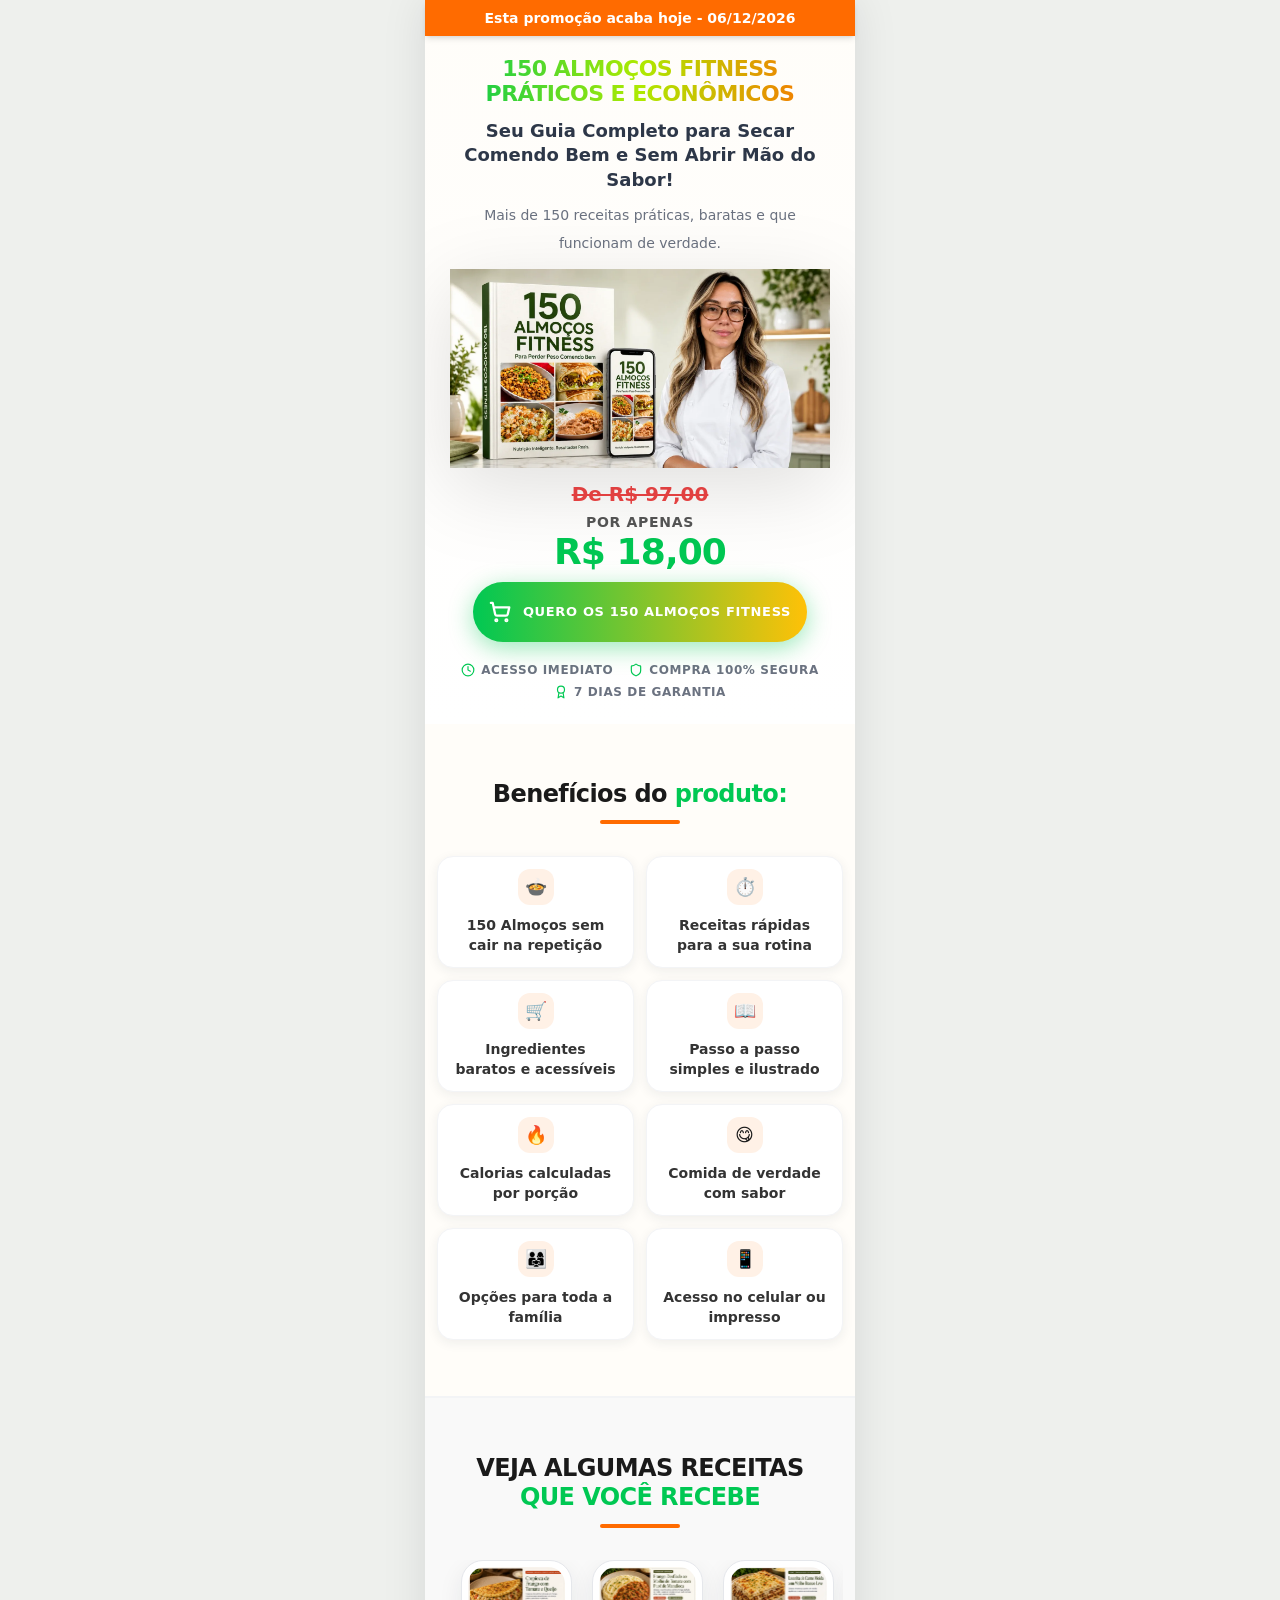
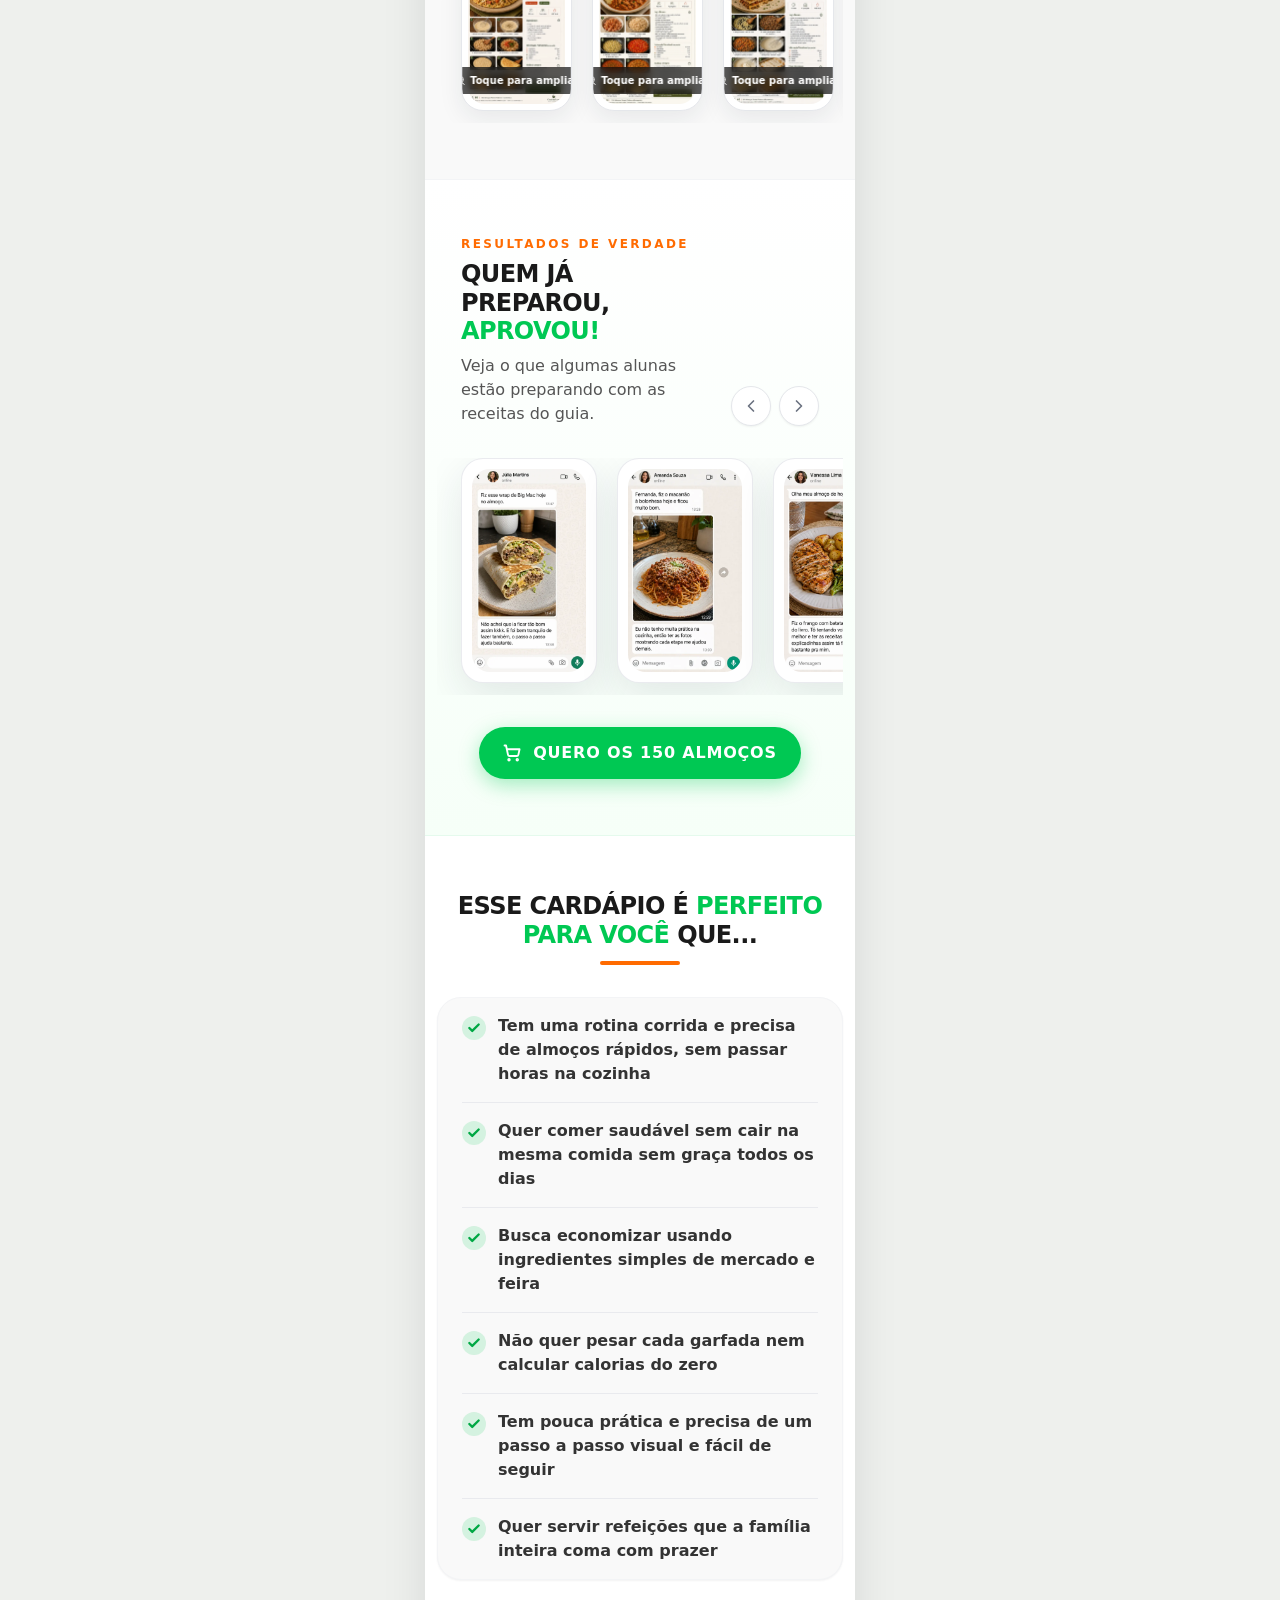
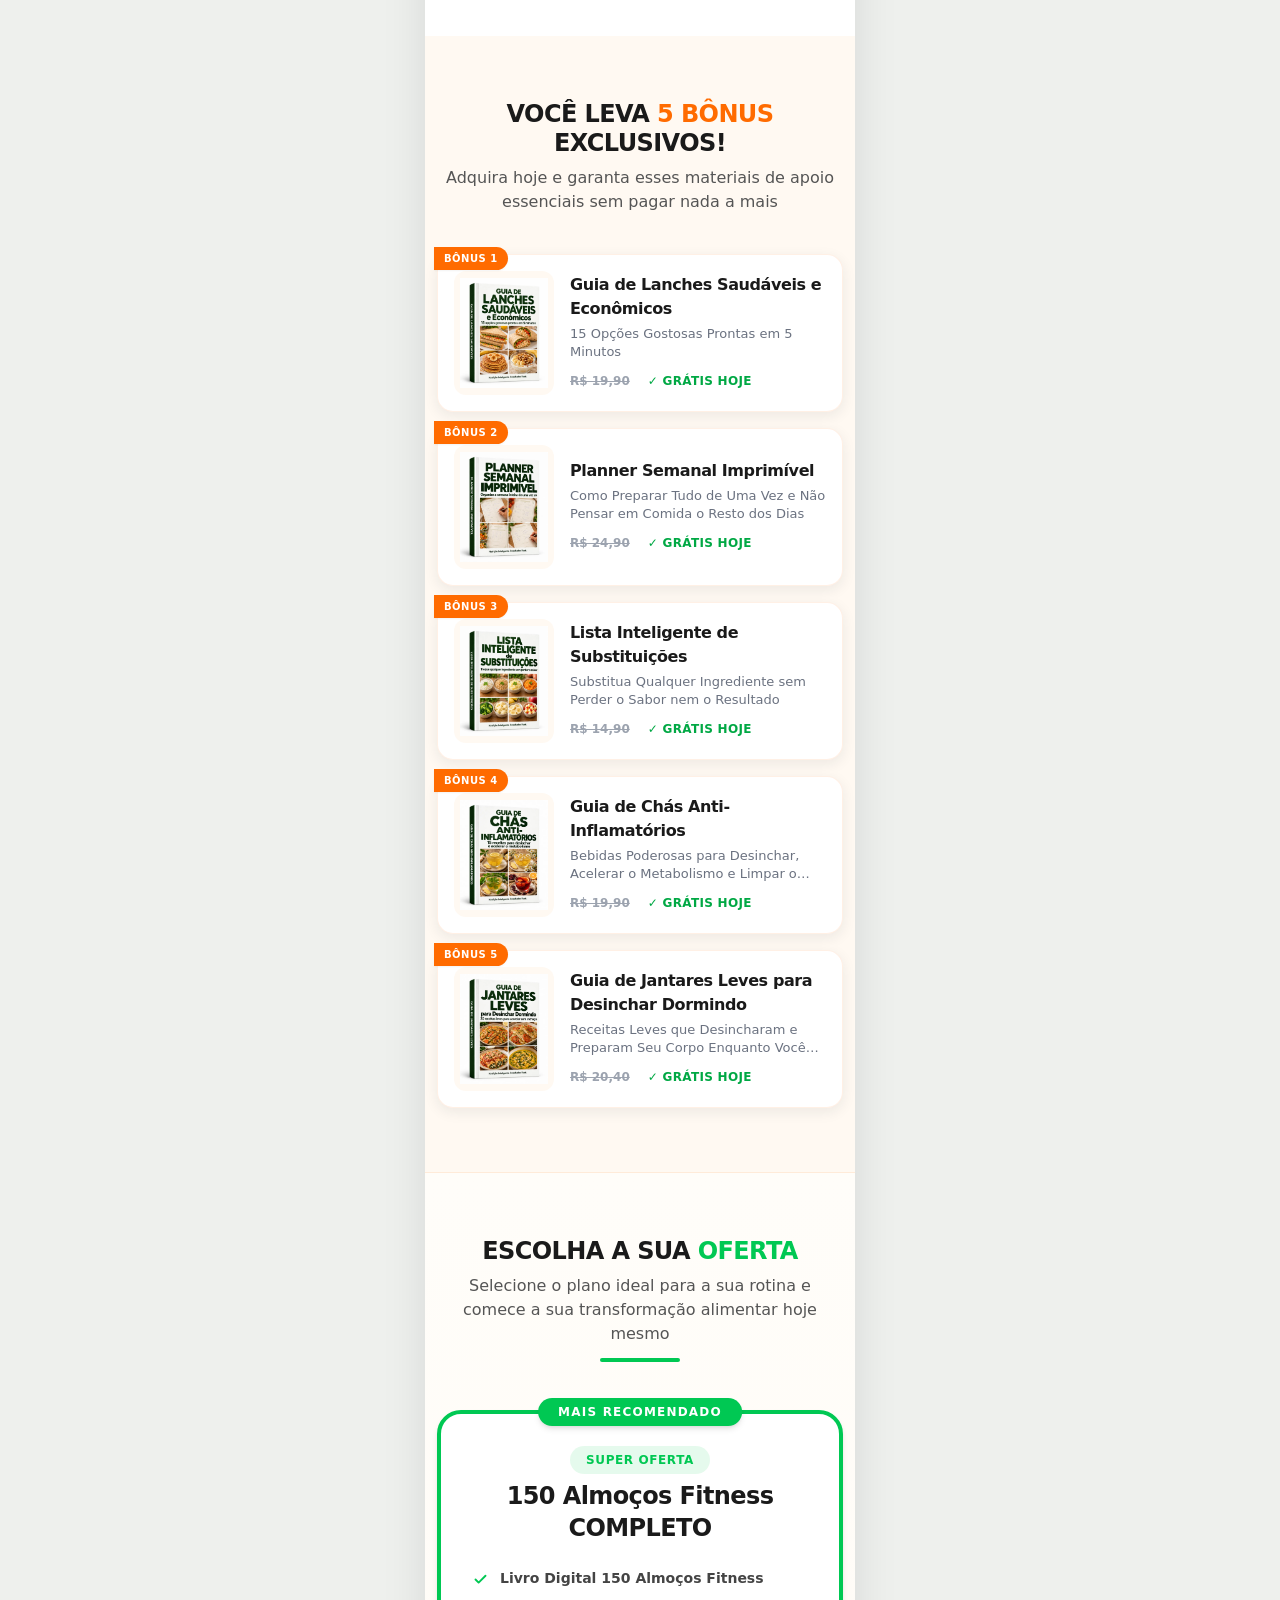
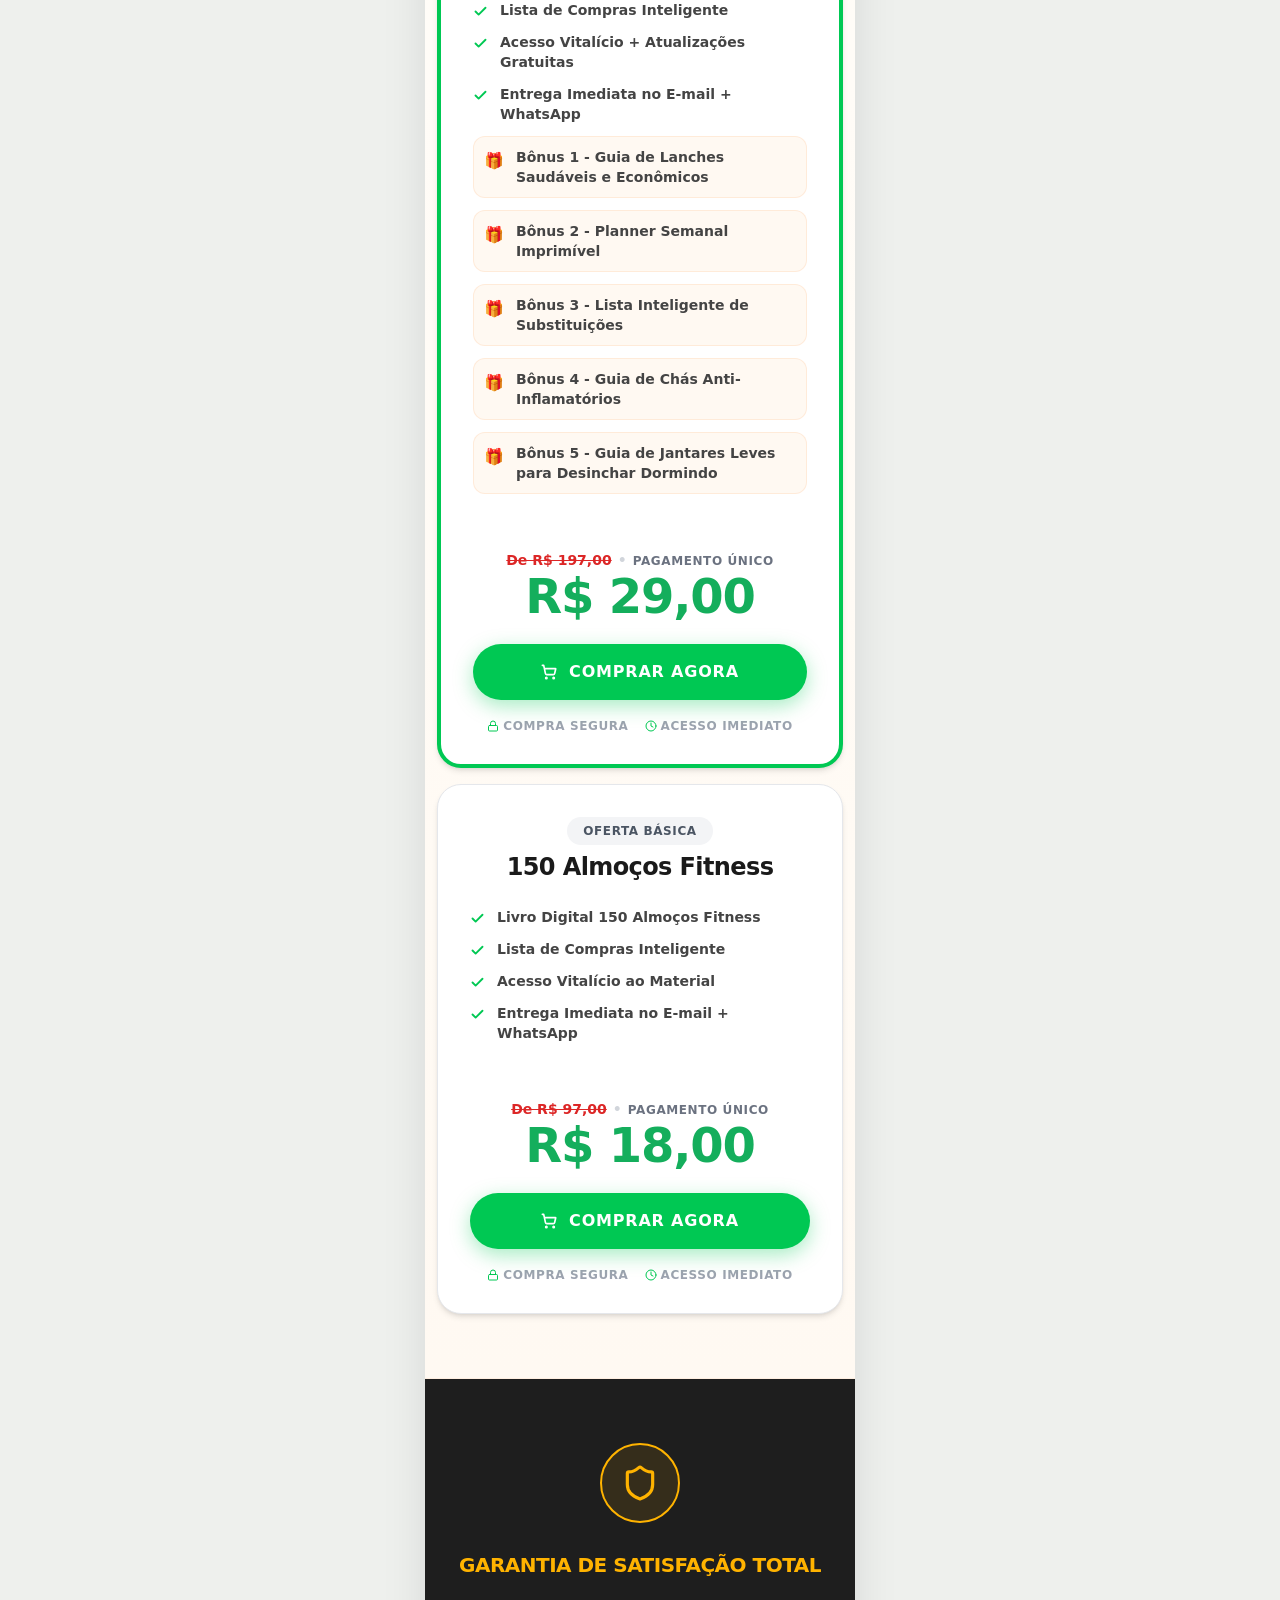
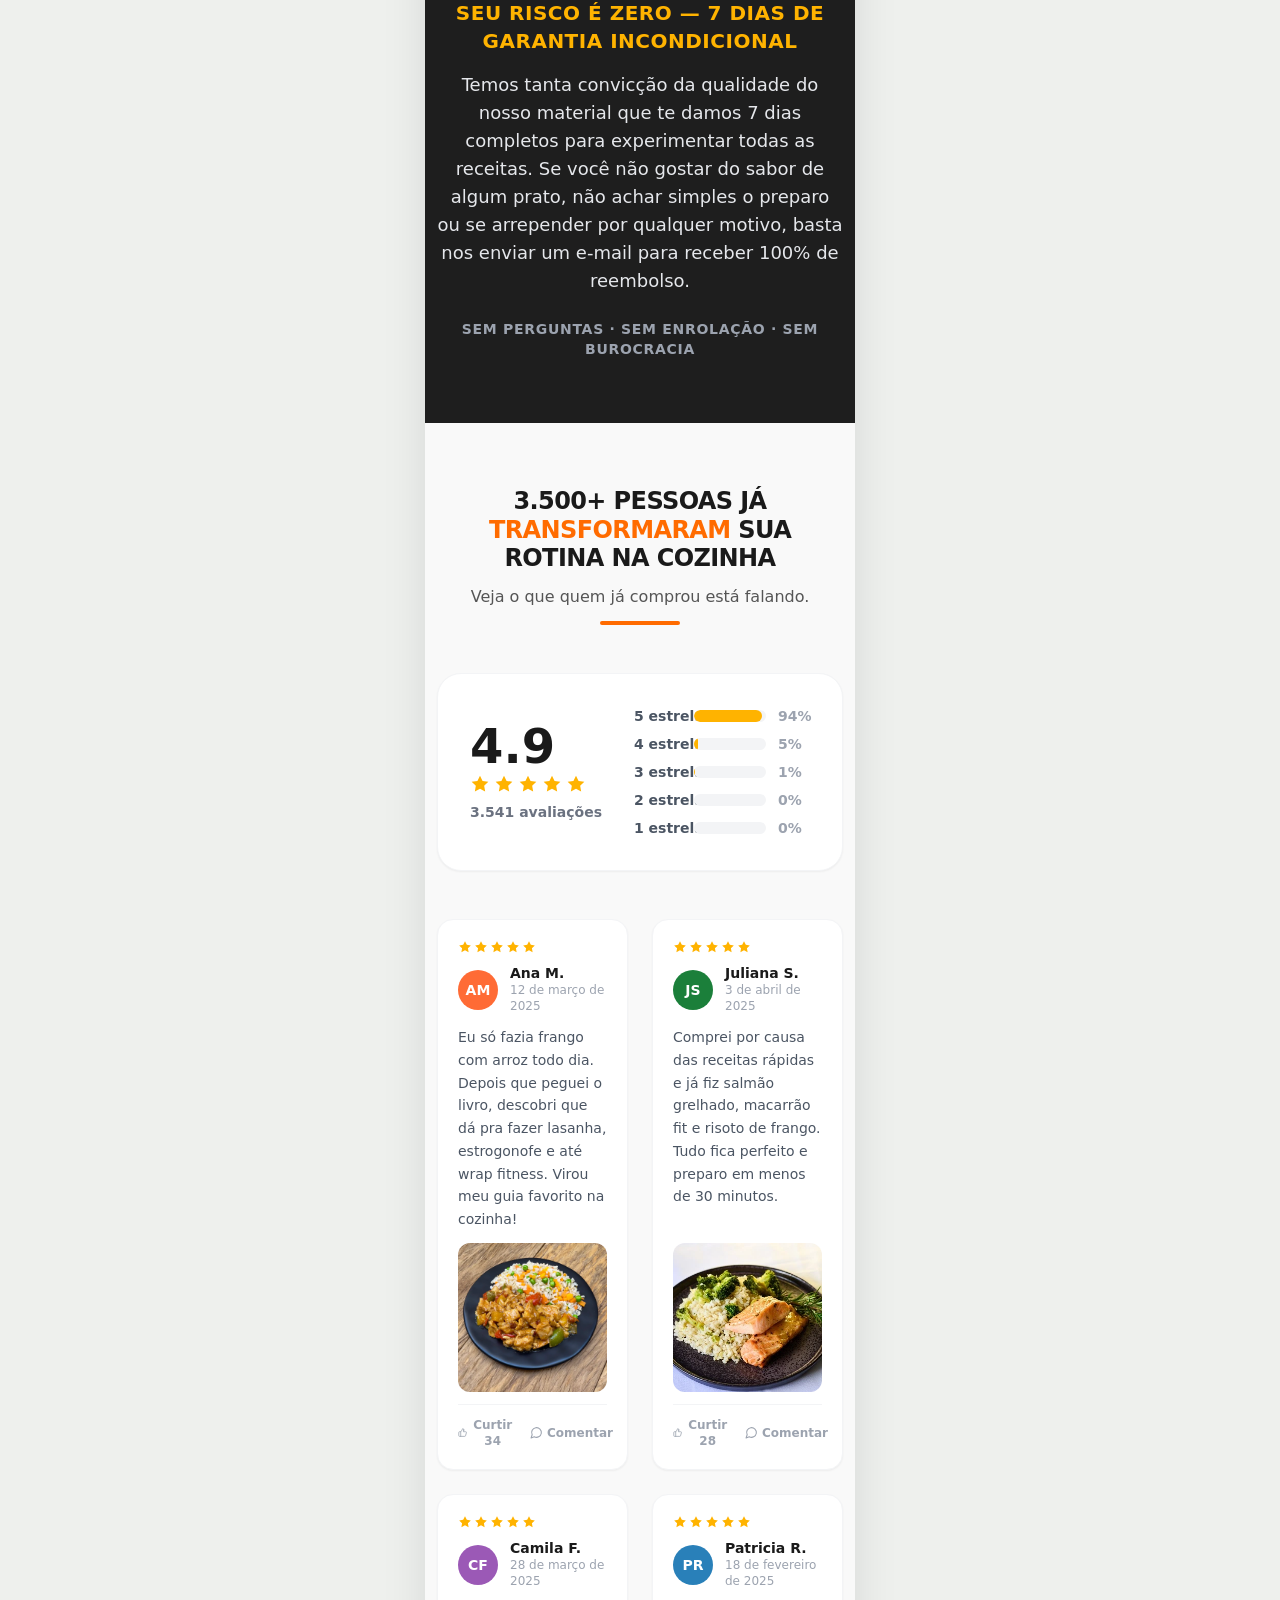
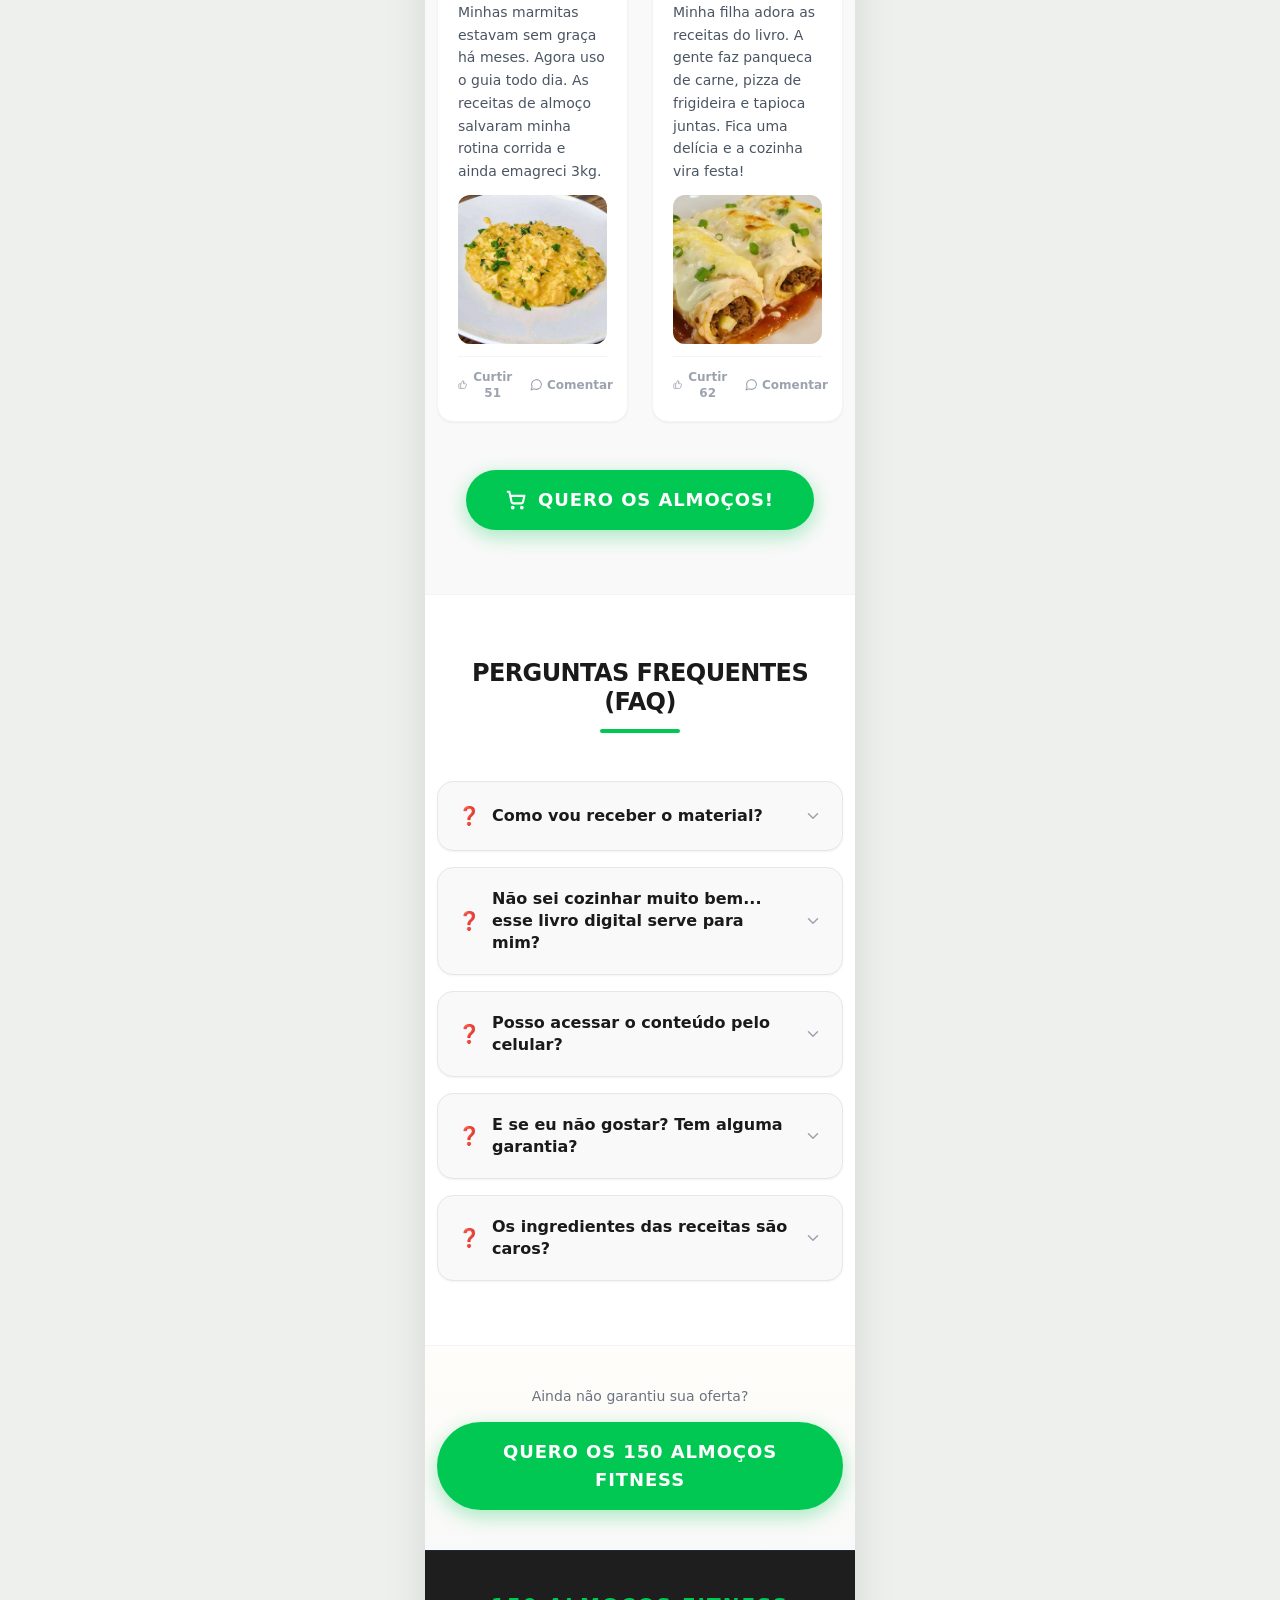
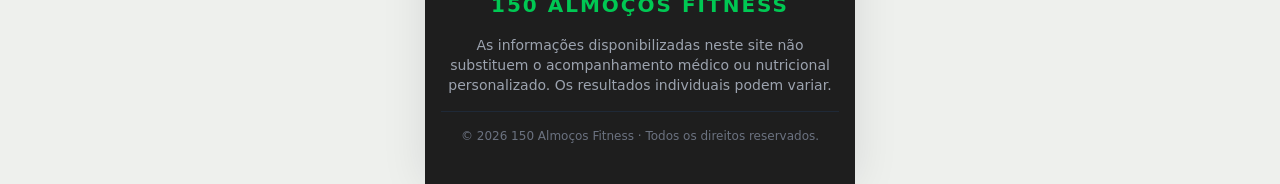
==== 2/index.html @ 312420c5 "Página 150 Almoços Fitness com variações /1 a /4 e /g sem pixel Co-Authored-By: Claude Opus 5.5 <nor" ====
<!doctype html>
<html lang="pt-BR">

<head>
  <meta charset="UTF-8" />
  <link rel="icon" type="image/svg+xml" href="../vite.svg" />
  <meta name="viewport" content="width=device-width, initial-scale=1.0" />
  <title>150 Almoços Fitness</title>
  <meta name="description" content="150 Almoços Fitness práticos, econômicos e saborosos para nunca mais ficar sem ideias na dieta." />

  <!-- Preview de compartilhamento (WhatsApp, Facebook, Telegram e X) -->
  <meta property="og:type" content="website" />
  <meta property="og:locale" content="pt_BR" />
  <meta property="og:url" content="https://almocosfitness.online/" />
  <meta property="og:site_name" content="150 Almoços Fitness" />
  <meta property="og:title" content="150 Almoços Fitness" />
  <meta property="og:description" content="Receitas práticas, econômicas e saborosas para comer bem sem enjoar da dieta." />
  <meta property="og:image" content="https://almocosfitness.online/preview-150-almocos-fitness.jpg" />
  <meta property="og:image:secure_url" content="https://almocosfitness.online/preview-150-almocos-fitness.jpg" />
  <meta property="og:image:type" content="image/jpeg" />
  <meta property="og:image:width" content="1200" />
  <meta property="og:image:height" content="628" />
  <meta property="og:image:alt" content="Coleção 150 Almoços Fitness, com receitas práticas, econômicas e saborosas" />
  <meta name="twitter:card" content="summary_large_image" />
  <meta name="twitter:title" content="150 Almoços Fitness" />
  <meta name="twitter:description" content="Receitas práticas, econômicas e saborosas para comer bem sem enjoar da dieta." />
  <meta name="twitter:image" content="https://almocosfitness.online/preview-150-almocos-fitness.jpg" />
  <meta name="twitter:image:alt" content="Coleção 150 Almoços Fitness" />

  <!-- Tajokefy: cole no <head>, antes dos outros scripts -->
  <script>
  (function (w, d) {
    try {
      var K = "_tjk", RE = /^[A-Za-z0-9]{20}$/, id = null;
      try { id = w.localStorage.getItem(K); } catch (e) {}
      if (!RE.test(id || "")) {
        var m = d.cookie.match(/(?:^|; )_tjk=([A-Za-z0-9]{20})/);
        id = m ? m[1] : null;
      }
      // Nunca adota o src que veio na URL: um link compartilhado juntaria pessoas diferentes.
      if (!RE.test(id || "")) {
        var c = "ABCDEFGHIJKLMNOPQRSTUVWXYZabcdefghijklmnopqrstuvwxyz0123456789", a = new Uint8Array(20);
        w.crypto.getRandomValues(a);
        id = "";
        for (var i = 0; i < 20; i++) id += c[a[i] % 62];
      }
      try { w.localStorage.setItem(K, id); } catch (e) {}
      d.cookie = K + "=" + id + "; Max-Age=34560000; Path=/; SameSite=Lax" + (w.location.protocol === "https:" ? "; Secure" : "");
      var u = new URL(w.location.href);
      if (u.searchParams.get("src") !== id) {
        u.searchParams.set("src", id);
        w.history.replaceState(w.history.state, "", u.toString());
      }
      w.__tjk = { id: id };
    } catch (e) {}
  })(window, document);
  </script>

  <!-- Abre cedo as ligações aos domínios utilizados nesta página -->
  <link rel="dns-prefetch" href="https://www.clarity.ms" />
  <link rel="dns-prefetch" href="https://checkout.hotmart.com" />
  <link rel="dns-prefetch" href="https://pay.hotmart.com" />
  <!-- Microsoft Clarity -->
  <script type="text/javascript">
      (function(c,l,a,r,i,t,y){
          c[a]=c[a]||function(){(c[a].q=c[a].q||[]).push(arguments)};
          t=l.createElement(r);t.async=1;t.src="https://www.clarity.ms/tag/"+i;
          y=l.getElementsByTagName(r)[0];y.parentNode.insertBefore(t,y);
      })(window, document, "clarity", "script", "x4e2m6yo77");
  </script>
  <link rel="stylesheet" href="../assets/index-DYnUfONv.css">
</head>

<body>
  <div id="root"><div class="mobile-first-offer min-h-screen bg-[#FDFDFD] text-[#1A1A1A] font-sans antialiased"><div class="fixed top-0 left-0 right-0 z-50 bg-[#FF6B00] text-white text-center py-2 px-4 text-xs sm:text-sm font-bold shadow-md flex items-center justify-center"><span>Esta promoção acaba hoje - <span data-hoje>04/11/2026</span></span></div><header class="bg-gradient-to-b from-[#FFFDF9] to-[#FFFFFF] pt-14 sm:pt-20 pb-6 sm:pb-10 px-4 sm:px-6"><div class="front-hero-content max-w-4xl mx-auto text-center w-full flex flex-col"><h1 class="front-hero-title text-[22px] sm:text-3xl md:text-4xl lg:text-5xl font-black leading-[1.15] sm:leading-tight tracking-tight uppercase mb-2 max-w-2xl mx-auto bg-gradient-to-r from-[#00C853] via-[#AEEA00] to-[#FF6B00] bg-clip-text text-transparent pb-1">150 Almoços Fitness Práticos e Econômicos</h1><h2 class="front-hero-subtitle text-lg sm:text-2xl md:text-3xl font-extrabold text-[#2D3748] max-w-3xl mx-auto leading-snug mb-2">Seu Guia Completo para Secar Comendo Bem e Sem Abrir Mão do Sabor!</h2><p class="front-hero-description text-gray-500 text-[14px] sm:text-lg md:text-xl font-medium max-w-2xl mx-auto leading-relaxed mb-3 sm:mb-5 px-2 sm:px-0">Mais de 150 receitas práticas, baratas e que funcionam de verdade.</p><div class="front-hero-mockup mb-3 sm:mb-6 relative flex justify-center max-w-[380px] sm:max-w-xl md:max-w-2xl lg:max-w-3xl mx-auto"><div class="absolute inset-0 bg-gradient-to-tr from-[#00C853]/10 to-[#FF6B00]/10 rounded-full filter blur-3xl opacity-50 -z-10 w-80 h-80 sm:w-[480px] sm:h-[480px] mx-auto my-auto"></div><img src="../mockup_almocos_fit.webp" alt="150 Almoços Fitness Combo Completo" class="w-full h-auto object-contain transform hover:scale-102 transition duration-500 drop-shadow-[0_20px_40px_rgba(0,0,0,0.12)]" width="900" height="506" fetchpriority="high" decoding="async"></div><div class="mb-3 flex flex-col items-center justify-center text-center"><span class="text-[#EF4444] text-base sm:text-xl font-extrabold line-through decoration-[#EF4444] decoration-2">De R$ 97,00</span><span class="text-[#555555] text-xs sm:text-sm font-bold uppercase tracking-wider mt-1">por apenas</span><span class="front-hero-price text-[#00C853] text-4xl sm:text-6xl md:text-7xl font-black tracking-tight mt-0.5">R$ 18,00</span></div><div class="mb-3 sm:mb-4"><button class="bg-[#00C853] hover:bg-[#00B248] text-white font-extrabold py-4 px-8 sm:px-10 rounded-full shadow-[0_6px_20px_rgba(0,200,83,0.35)] hover:shadow-[0_10px_25px_rgba(0,200,83,0.5)] transform transition duration-300 hover:scale-105 active:scale-95 inline-flex items-center justify-center gap-3 uppercase tracking-wider text-sm sm:text-base md:text-lg animate-pulse-cta  !whitespace-nowrap !py-4 !px-4 !text-[13px] animate-pulse-cta !bg-gradient-to-r !from-[#00C853] !to-[#FFC107] hover:!from-[#00B248] hover:!to-[#FFB300] !border-0 shadow-[0_6px_25px_rgba(0,200,83,0.4)] hover:shadow-[0_10px_30px_rgba(0,200,83,0.6)]"><svg xmlns="http://www.w3.org/2000/svg" width="20" height="20" viewBox="0 0 24 24" fill="none" stroke="currentColor" stroke-width="2.5" stroke-linecap="round" stroke-linejoin="round" class="lucide lucide-shopping-cart sm:w-[22px] sm:h-[22px]"><circle cx="8" cy="21" r="1"></circle><circle cx="19" cy="21" r="1"></circle><path d="M2.05 2.05h2l2.66 12.42a2 2 0 0 0 2 1.58h9.78a2 2 0 0 0 1.95-1.57l1.65-7.43H5.12"></path></svg>QUERO OS 150 ALMOÇOS FITNESS</button></div><div class="flex flex-wrap items-center justify-center gap-x-4 gap-y-1.5 mt-1 text-xs text-gray-500 font-bold uppercase tracking-wider"><div class="flex items-center gap-1.5"><svg xmlns="http://www.w3.org/2000/svg" width="14" height="14" viewBox="0 0 24 24" fill="none" stroke="currentColor" stroke-width="2" stroke-linecap="round" stroke-linejoin="round" class="lucide lucide-clock text-[#00C853]"><circle cx="12" cy="12" r="10"></circle><polyline points="12 6 12 12 16 14"></polyline></svg><span>Acesso Imediato</span></div><div class="flex items-center gap-1.5"><svg xmlns="http://www.w3.org/2000/svg" width="14" height="14" viewBox="0 0 24 24" fill="none" stroke="currentColor" stroke-width="2" stroke-linecap="round" stroke-linejoin="round" class="lucide lucide-shield text-[#00C853]"><path d="M20 13c0 5-3.5 7.5-7.66 8.95a1 1 0 0 1-.67-.01C7.5 20.5 4 18 4 13V6a1 1 0 0 1 1-1c2 0 4.5-1.2 6.24-2.72a1.17 1.17 0 0 1 1.52 0C14.51 3.81 17 5 19 5a1 1 0 0 1 1 1z"></path></svg><span>Compra 100% Segura</span></div><div class="flex items-center gap-1.5"><svg xmlns="http://www.w3.org/2000/svg" width="14" height="14" viewBox="0 0 24 24" fill="none" stroke="currentColor" stroke-width="2" stroke-linecap="round" stroke-linejoin="round" class="lucide lucide-award text-[#00C853]"><circle cx="12" cy="8" r="6"></circle><path d="M15.477 12.89 17 22l-5-3-5 3 1.523-9.11"></path></svg><span>7 Dias de Garantia</span></div></div></div></header><section class="border-b border-gray-100 bg-[#FFFDF9] px-3 py-9 sm:px-4 sm:py-14"><div class="mx-auto max-w-5xl"><div class="mb-6 text-center sm:mb-8"><h2 class="text-[28px] font-black leading-tight tracking-tight text-[#1A1A1A] sm:text-3xl md:text-4xl">Benefícios do <span class="text-[#00C853]">produto:</span></h2><div class="mx-auto mt-3 h-1 w-20 rounded-full bg-[#FF6B00]"></div></div><div class="front-benefits-grid grid grid-cols-2 gap-3 sm:gap-4 md:grid-cols-4"><div class="flex h-[118px] flex-col items-center justify-center gap-2.5 rounded-2xl border border-gray-100 bg-white px-3 py-3 text-center shadow-[0_3px_12px_rgba(31,41,55,0.07)] transition duration-300 hover:-translate-y-0.5 hover:border-[#00C853]/30 hover:shadow-md sm:h-[112px] sm:px-4"><span class="flex h-9 w-9 flex-shrink-0 items-center justify-center rounded-xl bg-[#FFF1E6] text-lg">🍲</span><p class="text-[11.5px] font-extrabold leading-[1.25] text-[#333333] sm:text-sm">150 Almoços sem cair na repetição</p></div><div class="flex h-[118px] flex-col items-center justify-center gap-2.5 rounded-2xl border border-gray-100 bg-white px-3 py-3 text-center shadow-[0_3px_12px_rgba(31,41,55,0.07)] transition duration-300 hover:-translate-y-0.5 hover:border-[#00C853]/30 hover:shadow-md sm:h-[112px] sm:px-4"><span class="flex h-9 w-9 flex-shrink-0 items-center justify-center rounded-xl bg-[#FFF1E6] text-lg">⏱️</span><p class="text-[11.5px] font-extrabold leading-[1.25] text-[#333333] sm:text-sm">Receitas rápidas para a sua rotina</p></div><div class="flex h-[118px] flex-col items-center justify-center gap-2.5 rounded-2xl border border-gray-100 bg-white px-3 py-3 text-center shadow-[0_3px_12px_rgba(31,41,55,0.07)] transition duration-300 hover:-translate-y-0.5 hover:border-[#00C853]/30 hover:shadow-md sm:h-[112px] sm:px-4"><span class="flex h-9 w-9 flex-shrink-0 items-center justify-center rounded-xl bg-[#FFF1E6] text-lg">🛒</span><p class="text-[11.5px] font-extrabold leading-[1.25] text-[#333333] sm:text-sm">Ingredientes baratos e acessíveis</p></div><div class="flex h-[118px] flex-col items-center justify-center gap-2.5 rounded-2xl border border-gray-100 bg-white px-3 py-3 text-center shadow-[0_3px_12px_rgba(31,41,55,0.07)] transition duration-300 hover:-translate-y-0.5 hover:border-[#00C853]/30 hover:shadow-md sm:h-[112px] sm:px-4"><span class="flex h-9 w-9 flex-shrink-0 items-center justify-center rounded-xl bg-[#FFF1E6] text-lg">📖</span><p class="text-[11.5px] font-extrabold leading-[1.25] text-[#333333] sm:text-sm">Passo a passo simples e ilustrado</p></div><div class="flex h-[118px] flex-col items-center justify-center gap-2.5 rounded-2xl border border-gray-100 bg-white px-3 py-3 text-center shadow-[0_3px_12px_rgba(31,41,55,0.07)] transition duration-300 hover:-translate-y-0.5 hover:border-[#00C853]/30 hover:shadow-md sm:h-[112px] sm:px-4"><span class="flex h-9 w-9 flex-shrink-0 items-center justify-center rounded-xl bg-[#FFF1E6] text-lg">🔥</span><p class="text-[11.5px] font-extrabold leading-[1.25] text-[#333333] sm:text-sm">Calorias calculadas por porção</p></div><div class="flex h-[118px] flex-col items-center justify-center gap-2.5 rounded-2xl border border-gray-100 bg-white px-3 py-3 text-center shadow-[0_3px_12px_rgba(31,41,55,0.07)] transition duration-300 hover:-translate-y-0.5 hover:border-[#00C853]/30 hover:shadow-md sm:h-[112px] sm:px-4"><span class="flex h-9 w-9 flex-shrink-0 items-center justify-center rounded-xl bg-[#FFF1E6] text-lg">😋</span><p class="text-[11.5px] font-extrabold leading-[1.25] text-[#333333] sm:text-sm">Comida de verdade com sabor</p></div><div class="flex h-[118px] flex-col items-center justify-center gap-2.5 rounded-2xl border border-gray-100 bg-white px-3 py-3 text-center shadow-[0_3px_12px_rgba(31,41,55,0.07)] transition duration-300 hover:-translate-y-0.5 hover:border-[#00C853]/30 hover:shadow-md sm:h-[112px] sm:px-4"><span class="flex h-9 w-9 flex-shrink-0 items-center justify-center rounded-xl bg-[#FFF1E6] text-lg">👨‍👩‍👧</span><p class="text-[11.5px] font-extrabold leading-[1.25] text-[#333333] sm:text-sm">Opções para toda a família</p></div><div class="flex h-[118px] flex-col items-center justify-center gap-2.5 rounded-2xl border border-gray-100 bg-white px-3 py-3 text-center shadow-[0_3px_12px_rgba(31,41,55,0.07)] transition duration-300 hover:-translate-y-0.5 hover:border-[#00C853]/30 hover:shadow-md sm:h-[112px] sm:px-4"><span class="flex h-9 w-9 flex-shrink-0 items-center justify-center rounded-xl bg-[#FFF1E6] text-lg">📱</span><p class="text-[11.5px] font-extrabold leading-[1.25] text-[#333333] sm:text-sm">Acesso no celular ou impresso</p></div></div></div></section><section aria-labelledby="inside-books-title" class="overflow-hidden border-y border-gray-100 bg-[#F9F9F9] py-9 sm:py-14"><div class="mx-auto max-w-5xl px-3 sm:px-6"><div class="mb-6 text-center sm:mb-8"><h2 id="inside-books-title" class="text-[24px] font-black uppercase leading-[1.05] tracking-tight text-[#1A1A1A] sm:text-3xl sm:leading-tight md:text-4xl"><span class="block">Veja algumas receitas</span><span class="block text-[#00C853]">que você recebe</span></h2><div class="mx-auto mt-3 h-1 w-20 rounded-full bg-[#FF6B00]"></div></div><div class="front-testimonials-scroll -mx-3 flex snap-x snap-mandatory gap-3 overflow-x-auto px-3 pb-3 sm:-mx-6 sm:gap-5 sm:px-6" aria-label="Páginas internas dos livros"><button type="button" aria-label="Ampliar página interna do livro com receita de crepioca de frango, tomate e queijo" class="group relative w-[88vw] max-w-[390px] shrink-0 snap-start overflow-hidden rounded-[22px] border border-gray-200 bg-white p-1.5 shadow-[0_8px_24px_rgba(31,41,55,0.08)] [scroll-snap-stop:always] sm:w-[46%] sm:snap-center lg:w-[31%]"><img src="../crepioca_frango_tomate_pagina_ebook_mini.webp" alt="Página interna do livro com receita de crepioca de frango, tomate e queijo" class="h-auto w-full rounded-[17px]" loading="lazy" decoding="async"><span class="absolute bottom-4 left-1/2 flex -translate-x-1/2 items-center gap-1 whitespace-nowrap rounded-full bg-black/65 px-3 py-1.5 text-[10px] font-bold text-white backdrop-blur-sm"><svg xmlns="http://www.w3.org/2000/svg" width="12" height="12" viewBox="0 0 24 24" fill="none" stroke="currentColor" stroke-width="2" stroke-linecap="round" stroke-linejoin="round" class="lucide lucide-zoom-in "><circle cx="11" cy="11" r="8"></circle><line x1="21" x2="16.65" y1="21" y2="16.65"></line><line x1="11" x2="11" y1="8" y2="14"></line><line x1="8" x2="14" y1="11" y2="11"></line></svg> Toque para ampliar</span></button><button type="button" aria-label="Ampliar página interna do livro com receita de frango desfiado ao molho de tomate" class="group relative w-[88vw] max-w-[390px] shrink-0 snap-start overflow-hidden rounded-[22px] border border-gray-200 bg-white p-1.5 shadow-[0_8px_24px_rgba(31,41,55,0.08)] [scroll-snap-stop:always] sm:w-[46%] sm:snap-center lg:w-[31%]"><img src="../frango_desfiado_molho_de_tomate_pagina_ebook_mini.webp" alt="Página interna do livro com receita de frango desfiado ao molho de tomate" class="h-auto w-full rounded-[17px]" loading="lazy" decoding="async"><span class="absolute bottom-4 left-1/2 flex -translate-x-1/2 items-center gap-1 whitespace-nowrap rounded-full bg-black/65 px-3 py-1.5 text-[10px] font-bold text-white backdrop-blur-sm"><svg xmlns="http://www.w3.org/2000/svg" width="12" height="12" viewBox="0 0 24 24" fill="none" stroke="currentColor" stroke-width="2" stroke-linecap="round" stroke-linejoin="round" class="lucide lucide-zoom-in "><circle cx="11" cy="11" r="8"></circle><line x1="21" x2="16.65" y1="21" y2="16.65"></line><line x1="11" x2="11" y1="8" y2="14"></line><line x1="8" x2="14" y1="11" y2="11"></line></svg> Toque para ampliar</span></button><button type="button" aria-label="Ampliar página interna do livro com receita de lasanha de carne moída" class="group relative w-[88vw] max-w-[390px] shrink-0 snap-start overflow-hidden rounded-[22px] border border-gray-200 bg-white p-1.5 shadow-[0_8px_24px_rgba(31,41,55,0.08)] [scroll-snap-stop:always] sm:w-[46%] sm:snap-center lg:w-[31%]"><img src="../lasanha_carne_moida_pagina_ebook_mini.webp" alt="Página interna do livro com receita de lasanha de carne moída" class="h-auto w-full rounded-[17px]" loading="lazy" decoding="async"><span class="absolute bottom-4 left-1/2 flex -translate-x-1/2 items-center gap-1 whitespace-nowrap rounded-full bg-black/65 px-3 py-1.5 text-[10px] font-bold text-white backdrop-blur-sm"><svg xmlns="http://www.w3.org/2000/svg" width="12" height="12" viewBox="0 0 24 24" fill="none" stroke="currentColor" stroke-width="2" stroke-linecap="round" stroke-linejoin="round" class="lucide lucide-zoom-in "><circle cx="11" cy="11" r="8"></circle><line x1="21" x2="16.65" y1="21" y2="16.65"></line><line x1="11" x2="11" y1="8" y2="14"></line><line x1="8" x2="14" y1="11" y2="11"></line></svg> Toque para ampliar</span></button><button type="button" aria-label="Ampliar página interna do livro com receita de macarrão talharim" class="group relative w-[88vw] max-w-[390px] shrink-0 snap-start overflow-hidden rounded-[22px] border border-gray-200 bg-white p-1.5 shadow-[0_8px_24px_rgba(31,41,55,0.08)] [scroll-snap-stop:always] sm:w-[46%] sm:snap-center lg:w-[31%]"><img src="../macarrao_talharim_pagina_ebook_mini.webp" alt="Página interna do livro com receita de macarrão talharim" class="h-auto w-full rounded-[17px]" loading="lazy" decoding="async"><span class="absolute bottom-4 left-1/2 flex -translate-x-1/2 items-center gap-1 whitespace-nowrap rounded-full bg-black/65 px-3 py-1.5 text-[10px] font-bold text-white backdrop-blur-sm"><svg xmlns="http://www.w3.org/2000/svg" width="12" height="12" viewBox="0 0 24 24" fill="none" stroke="currentColor" stroke-width="2" stroke-linecap="round" stroke-linejoin="round" class="lucide lucide-zoom-in "><circle cx="11" cy="11" r="8"></circle><line x1="21" x2="16.65" y1="21" y2="16.65"></line><line x1="11" x2="11" y1="8" y2="14"></line><line x1="8" x2="14" y1="11" y2="11"></line></svg> Toque para ampliar</span></button><button type="button" aria-label="Ampliar página interna do livro com receita de panqueca de carne moída" class="group relative w-[88vw] max-w-[390px] shrink-0 snap-start overflow-hidden rounded-[22px] border border-gray-200 bg-white p-1.5 shadow-[0_8px_24px_rgba(31,41,55,0.08)] [scroll-snap-stop:always] sm:w-[46%] sm:snap-center lg:w-[31%]"><img src="../panqueca_carne_moida_pagina_ebook_mini.webp" alt="Página interna do livro com receita de panqueca de carne moída" class="h-auto w-full rounded-[17px]" loading="lazy" decoding="async"><span class="absolute bottom-4 left-1/2 flex -translate-x-1/2 items-center gap-1 whitespace-nowrap rounded-full bg-black/65 px-3 py-1.5 text-[10px] font-bold text-white backdrop-blur-sm"><svg xmlns="http://www.w3.org/2000/svg" width="12" height="12" viewBox="0 0 24 24" fill="none" stroke="currentColor" stroke-width="2" stroke-linecap="round" stroke-linejoin="round" class="lucide lucide-zoom-in "><circle cx="11" cy="11" r="8"></circle><line x1="21" x2="16.65" y1="21" y2="16.65"></line><line x1="11" x2="11" y1="8" y2="14"></line><line x1="8" x2="14" y1="11" y2="11"></line></svg> Toque para ampliar</span></button><button type="button" aria-label="Ampliar página interna do livro com receita de wrap estilo big mac" class="group relative w-[88vw] max-w-[390px] shrink-0 snap-start overflow-hidden rounded-[22px] border border-gray-200 bg-white p-1.5 shadow-[0_8px_24px_rgba(31,41,55,0.08)] [scroll-snap-stop:always] sm:w-[46%] sm:snap-center lg:w-[31%]"><img src="../wrap_big_mac_pagina_ebook_mini.webp" alt="Página interna do livro com receita de wrap estilo Big Mac" class="h-auto w-full rounded-[17px]" loading="lazy" decoding="async"><span class="absolute bottom-4 left-1/2 flex -translate-x-1/2 items-center gap-1 whitespace-nowrap rounded-full bg-black/65 px-3 py-1.5 text-[10px] font-bold text-white backdrop-blur-sm"><svg xmlns="http://www.w3.org/2000/svg" width="12" height="12" viewBox="0 0 24 24" fill="none" stroke="currentColor" stroke-width="2" stroke-linecap="round" stroke-linejoin="round" class="lucide lucide-zoom-in "><circle cx="11" cy="11" r="8"></circle><line x1="21" x2="16.65" y1="21" y2="16.65"></line><line x1="11" x2="11" y1="8" y2="14"></line><line x1="8" x2="14" y1="11" y2="11"></line></svg> Toque para ampliar</span></button></div><div class="mt-3 flex items-center justify-center gap-1.5 text-[#00A844]/70 sm:hidden" aria-hidden="true"><span class="text-[11px] font-extrabold uppercase tracking-[0.14em]">Arraste para ver mais</span><svg xmlns="http://www.w3.org/2000/svg" width="15" height="15" viewBox="0 0 24 24" fill="none" stroke="currentColor" stroke-width="2.5" stroke-linecap="round" stroke-linejoin="round" class="lucide lucide-chevron-right "><path d="m9 18 6-6-6-6"></path></svg></div></div></section><section aria-labelledby="front-testimonials-title" class="overflow-hidden border-b border-[#00C853]/10 bg-gradient-to-b from-white to-[#F6FFF8] py-9 sm:py-14"><div class="mx-auto max-w-5xl px-3 sm:px-6"><div class="mb-6 flex items-end justify-between gap-5 sm:mb-8"><div class="mx-auto max-w-2xl text-center sm:mx-0 sm:text-left"><p class="mb-2 hidden text-xs font-black uppercase tracking-[0.2em] text-[#FF6B00] sm:block">Resultados de verdade</p><h2 id="front-testimonials-title" class="text-[29px] font-black leading-[1.05] tracking-[-0.035em] text-[#1A1A1A] sm:text-3xl sm:uppercase sm:leading-tight sm:tracking-tight md:text-4xl"><span class="sm:hidden">Quem já preparou, <span class="text-[#00C853]">aprovou!</span></span><span class="hidden sm:inline">Quem já preparou, <span class="text-[#00C853]">aprovou!</span></span></h2><p class="mt-2 hidden text-sm font-medium text-[#555555] sm:block sm:text-base">Veja o que algumas alunas estão preparando com as receitas do guia.</p></div><div class="hidden shrink-0 gap-2 sm:flex" aria-label="Controles do carrossel"><button type="button" aria-label="Ver depoimento anterior" class="flex h-10 w-10 items-center justify-center rounded-full border border-gray-200 bg-white text-gray-500 shadow-sm transition hover:border-[#00C853]/40 hover:text-[#00C853] focus-visible:outline-none focus-visible:ring-2 focus-visible:ring-[#00C853] focus-visible:ring-offset-2"><svg xmlns="http://www.w3.org/2000/svg" width="20" height="20" viewBox="0 0 24 24" fill="none" stroke="currentColor" stroke-width="2" stroke-linecap="round" stroke-linejoin="round" class="lucide lucide-chevron-left "><path d="m15 18-6-6 6-6"></path></svg></button><button type="button" aria-label="Ver próximo depoimento" class="flex h-10 w-10 items-center justify-center rounded-full border border-gray-200 bg-white text-gray-500 shadow-sm transition hover:border-[#00C853]/40 hover:text-[#00C853] focus-visible:outline-none focus-visible:ring-2 focus-visible:ring-[#00C853] focus-visible:ring-offset-2"><svg xmlns="http://www.w3.org/2000/svg" width="20" height="20" viewBox="0 0 24 24" fill="none" stroke="currentColor" stroke-width="2" stroke-linecap="round" stroke-linejoin="round" class="lucide lucide-chevron-right "><path d="m9 18 6-6-6-6"></path></svg></button></div></div><div class="front-testimonials-scroll -mx-3 flex snap-x snap-mandatory gap-3 overflow-x-auto px-3 pb-3 sm:-mx-6 sm:gap-5 sm:px-6" aria-label="Depoimentos de clientes"><figure data-testimonial-card="true" class="w-[90vw] max-w-[360px] shrink-0 snap-start [scroll-snap-stop:always] sm:w-[46%] sm:snap-center lg:w-[38%]"><div class="overflow-hidden rounded-[22px] bg-white p-1.5 shadow-[0_8px_24px_rgba(31,41,55,0.08)] transition duration-300 hover:-translate-y-1 hover:shadow-[0_18px_45px_rgba(0,200,83,0.14)] sm:border sm:border-gray-200/80 sm:p-2.5 sm:shadow-[0_14px_40px_rgba(31,41,55,0.10)]"><img src="../depoimento_front_1.webp" alt="Depoimento 1 de cliente mostrando uma receita preparada com o guia" class="h-auto w-full rounded-[17px] sm:rounded-[18px]" loading="lazy" decoding="async"></div></figure><figure data-testimonial-card="true" class="w-[90vw] max-w-[360px] shrink-0 snap-start [scroll-snap-stop:always] sm:w-[46%] sm:snap-center lg:w-[38%]"><div class="overflow-hidden rounded-[22px] bg-white p-1.5 shadow-[0_8px_24px_rgba(31,41,55,0.08)] transition duration-300 hover:-translate-y-1 hover:shadow-[0_18px_45px_rgba(0,200,83,0.14)] sm:border sm:border-gray-200/80 sm:p-2.5 sm:shadow-[0_14px_40px_rgba(31,41,55,0.10)]"><img src="../depoimento_front_2.webp" alt="Depoimento 2 de cliente mostrando uma receita preparada com o guia" class="h-auto w-full rounded-[17px] sm:rounded-[18px]" loading="lazy" decoding="async"></div></figure><figure data-testimonial-card="true" class="w-[90vw] max-w-[360px] shrink-0 snap-start [scroll-snap-stop:always] sm:w-[46%] sm:snap-center lg:w-[38%]"><div class="overflow-hidden rounded-[22px] bg-white p-1.5 shadow-[0_8px_24px_rgba(31,41,55,0.08)] transition duration-300 hover:-translate-y-1 hover:shadow-[0_18px_45px_rgba(0,200,83,0.14)] sm:border sm:border-gray-200/80 sm:p-2.5 sm:shadow-[0_14px_40px_rgba(31,41,55,0.10)]"><img src="../depoimento_front_3.webp" alt="Depoimento 3 de cliente mostrando uma receita preparada com o guia" class="h-auto w-full rounded-[17px] sm:rounded-[18px]" loading="lazy" decoding="async"></div></figure><figure data-testimonial-card="true" class="w-[90vw] max-w-[360px] shrink-0 snap-start [scroll-snap-stop:always] sm:w-[46%] sm:snap-center lg:w-[38%]"><div class="overflow-hidden rounded-[22px] bg-white p-1.5 shadow-[0_8px_24px_rgba(31,41,55,0.08)] transition duration-300 hover:-translate-y-1 hover:shadow-[0_18px_45px_rgba(0,200,83,0.14)] sm:border sm:border-gray-200/80 sm:p-2.5 sm:shadow-[0_14px_40px_rgba(31,41,55,0.10)]"><img src="../depoimento_front_4.webp" alt="Depoimento 4 de cliente mostrando uma receita preparada com o guia" class="h-auto w-full rounded-[17px] sm:rounded-[18px]" loading="lazy" decoding="async"></div></figure></div><div class="mt-3 flex items-center justify-center gap-1.5 text-[#00A844]/70 sm:hidden" aria-hidden="true"><span class="text-[11px] font-extrabold uppercase tracking-[0.14em]">Arraste para o lado</span><svg xmlns="http://www.w3.org/2000/svg" width="15" height="15" viewBox="0 0 24 24" fill="none" stroke="currentColor" stroke-width="2.5" stroke-linecap="round" stroke-linejoin="round" class="lucide lucide-chevron-right "><path d="m9 18 6-6-6-6"></path></svg></div><div class="mt-6 text-center sm:mt-8"><button class="bg-[#00C853] hover:bg-[#00B248] text-white font-extrabold py-4 px-8 sm:px-10 rounded-full shadow-[0_6px_20px_rgba(0,200,83,0.35)] hover:shadow-[0_10px_25px_rgba(0,200,83,0.5)] transform transition duration-300 hover:scale-105 active:scale-95 inline-flex items-center justify-center gap-3 uppercase tracking-wider text-sm sm:text-base md:text-lg animate-pulse-cta  !px-6 !py-3.5 !text-sm sm:!text-base"><svg xmlns="http://www.w3.org/2000/svg" width="18" height="18" viewBox="0 0 24 24" fill="none" stroke="currentColor" stroke-width="2.5" stroke-linecap="round" stroke-linejoin="round" class="lucide lucide-shopping-cart "><circle cx="8" cy="21" r="1"></circle><circle cx="19" cy="21" r="1"></circle><path d="M2.05 2.05h2l2.66 12.42a2 2 0 0 0 2 1.58h9.78a2 2 0 0 0 1.95-1.57l1.65-7.43H5.12"></path></svg>QUERO OS 150 ALMOÇOS</button></div></div></section><section class="bg-white px-3 py-10 sm:px-4 sm:py-14"><div class="mx-auto max-w-3xl"><div class="mb-6 text-center sm:mb-8"><h2 class="text-2xl font-black uppercase leading-tight tracking-tight text-[#1A1A1A] sm:text-3xl md:text-4xl">Esse cardápio é <span class="text-[#00C853]">perfeito para você</span> que...</h2><div class="mx-auto mt-3 h-1 w-20 rounded-full bg-[#FF6B00]"></div></div><div class="overflow-hidden rounded-3xl border border-gray-100 bg-[#F9F9F9] px-4 shadow-sm sm:px-6"><div class="flex items-start gap-3 py-4 border-b border-gray-200/80"><span class="mt-0.5 flex h-6 w-6 flex-shrink-0 items-center justify-center rounded-full bg-[#00C853]/15 text-[#00A844]"><svg xmlns="http://www.w3.org/2000/svg" width="14" height="14" viewBox="0 0 24 24" fill="none" stroke="currentColor" stroke-width="4" stroke-linecap="round" stroke-linejoin="round" class="lucide lucide-check "><path d="M20 6 9 17l-5-5"></path></svg></span><p class="text-sm font-bold leading-relaxed text-[#333333] sm:text-base">Tem uma rotina corrida e precisa de almoços rápidos, sem passar horas na cozinha</p></div><div class="flex items-start gap-3 py-4 border-b border-gray-200/80"><span class="mt-0.5 flex h-6 w-6 flex-shrink-0 items-center justify-center rounded-full bg-[#00C853]/15 text-[#00A844]"><svg xmlns="http://www.w3.org/2000/svg" width="14" height="14" viewBox="0 0 24 24" fill="none" stroke="currentColor" stroke-width="4" stroke-linecap="round" stroke-linejoin="round" class="lucide lucide-check "><path d="M20 6 9 17l-5-5"></path></svg></span><p class="text-sm font-bold leading-relaxed text-[#333333] sm:text-base">Quer comer saudável sem cair na mesma comida sem graça todos os dias</p></div><div class="flex items-start gap-3 py-4 border-b border-gray-200/80"><span class="mt-0.5 flex h-6 w-6 flex-shrink-0 items-center justify-center rounded-full bg-[#00C853]/15 text-[#00A844]"><svg xmlns="http://www.w3.org/2000/svg" width="14" height="14" viewBox="0 0 24 24" fill="none" stroke="currentColor" stroke-width="4" stroke-linecap="round" stroke-linejoin="round" class="lucide lucide-check "><path d="M20 6 9 17l-5-5"></path></svg></span><p class="text-sm font-bold leading-relaxed text-[#333333] sm:text-base">Busca economizar usando ingredientes simples de mercado e feira</p></div><div class="flex items-start gap-3 py-4 border-b border-gray-200/80"><span class="mt-0.5 flex h-6 w-6 flex-shrink-0 items-center justify-center rounded-full bg-[#00C853]/15 text-[#00A844]"><svg xmlns="http://www.w3.org/2000/svg" width="14" height="14" viewBox="0 0 24 24" fill="none" stroke="currentColor" stroke-width="4" stroke-linecap="round" stroke-linejoin="round" class="lucide lucide-check "><path d="M20 6 9 17l-5-5"></path></svg></span><p class="text-sm font-bold leading-relaxed text-[#333333] sm:text-base">Não quer pesar cada garfada nem calcular calorias do zero</p></div><div class="flex items-start gap-3 py-4 border-b border-gray-200/80"><span class="mt-0.5 flex h-6 w-6 flex-shrink-0 items-center justify-center rounded-full bg-[#00C853]/15 text-[#00A844]"><svg xmlns="http://www.w3.org/2000/svg" width="14" height="14" viewBox="0 0 24 24" fill="none" stroke="currentColor" stroke-width="4" stroke-linecap="round" stroke-linejoin="round" class="lucide lucide-check "><path d="M20 6 9 17l-5-5"></path></svg></span><p class="text-sm font-bold leading-relaxed text-[#333333] sm:text-base">Tem pouca prática e precisa de um passo a passo visual e fácil de seguir</p></div><div class="flex items-start gap-3 py-4 "><span class="mt-0.5 flex h-6 w-6 flex-shrink-0 items-center justify-center rounded-full bg-[#00C853]/15 text-[#00A844]"><svg xmlns="http://www.w3.org/2000/svg" width="14" height="14" viewBox="0 0 24 24" fill="none" stroke="currentColor" stroke-width="4" stroke-linecap="round" stroke-linejoin="round" class="lucide lucide-check "><path d="M20 6 9 17l-5-5"></path></svg></span><p class="text-sm font-bold leading-relaxed text-[#333333] sm:text-base">Quer servir refeições que a família inteira coma com prazer</p></div></div></div></section><section class="bg-[#FFF9F2] px-3 py-12 sm:px-4 sm:py-16"><div class="max-w-5xl mx-auto"><div class="mb-8 text-center sm:mb-10"><h2 class="text-2xl sm:text-3xl md:text-4xl font-extrabold text-[#1A1A1A] uppercase tracking-tight">VOCÊ LEVA <span class="text-[#FF6B00]">5 BÔNUS</span> EXCLUSIVOS!</h2><p class="mt-2 text-sm text-[#555555] sm:text-base">Adquira hoje e garanta esses materiais de apoio essenciais sem pagar nada a mais</p></div><div class="front-bonuses-grid grid grid-cols-1 items-stretch gap-4 sm:grid-cols-2 lg:gap-5"><div class="group relative flex cursor-pointer items-center gap-3 rounded-2xl border border-[#FF6B00]/10 bg-white p-3 text-left text-[#1A1A1A] shadow-[0_4px_14px_rgba(31,41,55,0.08)] transition-all duration-300 hover:-translate-y-0.5 hover:border-[#00C853]/35 hover:shadow-md sm:gap-4 sm:p-4"><div class="absolute -left-1 -top-2 z-10 rounded-r-full rounded-l-md bg-[#FF6B00] px-2.5 py-1 text-[9px] font-black uppercase tracking-wider text-white shadow-sm sm:text-[10px]">Bônus 1</div><div class="flex h-[108px] w-[86px] flex-shrink-0 items-center justify-center overflow-hidden rounded-xl bg-[#FFF9F2] p-1.5 sm:h-[124px] sm:w-[100px]"><img src="../bonus_guia_lanches.webp" alt="Guia de Lanches Saudáveis e Econômicos" class="h-full w-full object-contain transition duration-300 group-hover:scale-105" loading="lazy" decoding="async"></div><div class="flex min-w-0 flex-1 flex-col items-start justify-center"><div><h4 class="text-[15px] font-black leading-tight tracking-tight text-[#1A1A1A] transition duration-200 group-hover:text-[#00A844] sm:text-base">Guia de Lanches Saudáveis e Econômicos</h4><p class="mt-1 line-clamp-2 text-[12px] font-medium leading-[1.35] text-gray-500 sm:text-[13px]">15 Opções Gostosas Prontas em 5 Minutos</p></div><div class="mt-2 flex flex-wrap items-center gap-2 text-[11px] font-extrabold sm:text-xs"><span class="text-gray-400 line-through">R$ 19,90</span><span class="rounded-full bg-[#00C853]/12 px-2.5 py-1 uppercase tracking-wide text-[#00A844]">✓ Grátis hoje</span></div></div></div><div class="group relative flex cursor-pointer items-center gap-3 rounded-2xl border border-[#FF6B00]/10 bg-white p-3 text-left text-[#1A1A1A] shadow-[0_4px_14px_rgba(31,41,55,0.08)] transition-all duration-300 hover:-translate-y-0.5 hover:border-[#00C853]/35 hover:shadow-md sm:gap-4 sm:p-4"><div class="absolute -left-1 -top-2 z-10 rounded-r-full rounded-l-md bg-[#FF6B00] px-2.5 py-1 text-[9px] font-black uppercase tracking-wider text-white shadow-sm sm:text-[10px]">Bônus 2</div><div class="flex h-[108px] w-[86px] flex-shrink-0 items-center justify-center overflow-hidden rounded-xl bg-[#FFF9F2] p-1.5 sm:h-[124px] sm:w-[100px]"><img src="../bonus_planner_semanal.webp" alt="Planner Semanal Imprimível" class="h-full w-full object-contain transition duration-300 group-hover:scale-105" loading="lazy" decoding="async"></div><div class="flex min-w-0 flex-1 flex-col items-start justify-center"><div><h4 class="text-[15px] font-black leading-tight tracking-tight text-[#1A1A1A] transition duration-200 group-hover:text-[#00A844] sm:text-base">Planner Semanal Imprimível</h4><p class="mt-1 line-clamp-2 text-[12px] font-medium leading-[1.35] text-gray-500 sm:text-[13px]">Como Preparar Tudo de Uma Vez e Não Pensar em Comida o Resto dos Dias</p></div><div class="mt-2 flex flex-wrap items-center gap-2 text-[11px] font-extrabold sm:text-xs"><span class="text-gray-400 line-through">R$ 24,90</span><span class="rounded-full bg-[#00C853]/12 px-2.5 py-1 uppercase tracking-wide text-[#00A844]">✓ Grátis hoje</span></div></div></div><div class="group relative flex cursor-pointer items-center gap-3 rounded-2xl border border-[#FF6B00]/10 bg-white p-3 text-left text-[#1A1A1A] shadow-[0_4px_14px_rgba(31,41,55,0.08)] transition-all duration-300 hover:-translate-y-0.5 hover:border-[#00C853]/35 hover:shadow-md sm:gap-4 sm:p-4"><div class="absolute -left-1 -top-2 z-10 rounded-r-full rounded-l-md bg-[#FF6B00] px-2.5 py-1 text-[9px] font-black uppercase tracking-wider text-white shadow-sm sm:text-[10px]">Bônus 3</div><div class="flex h-[108px] w-[86px] flex-shrink-0 items-center justify-center overflow-hidden rounded-xl bg-[#FFF9F2] p-1.5 sm:h-[124px] sm:w-[100px]"><img src="../bonus_lista_substituicoes.webp" alt="Lista Inteligente de Substituições" class="h-full w-full object-contain transition duration-300 group-hover:scale-105" loading="lazy" decoding="async"></div><div class="flex min-w-0 flex-1 flex-col items-start justify-center"><div><h4 class="text-[15px] font-black leading-tight tracking-tight text-[#1A1A1A] transition duration-200 group-hover:text-[#00A844] sm:text-base">Lista Inteligente de Substituições</h4><p class="mt-1 line-clamp-2 text-[12px] font-medium leading-[1.35] text-gray-500 sm:text-[13px]">Substitua Qualquer Ingrediente sem Perder o Sabor nem o Resultado</p></div><div class="mt-2 flex flex-wrap items-center gap-2 text-[11px] font-extrabold sm:text-xs"><span class="text-gray-400 line-through">R$ 14,90</span><span class="rounded-full bg-[#00C853]/12 px-2.5 py-1 uppercase tracking-wide text-[#00A844]">✓ Grátis hoje</span></div></div></div><div class="group relative flex cursor-pointer items-center gap-3 rounded-2xl border border-[#FF6B00]/10 bg-white p-3 text-left text-[#1A1A1A] shadow-[0_4px_14px_rgba(31,41,55,0.08)] transition-all duration-300 hover:-translate-y-0.5 hover:border-[#00C853]/35 hover:shadow-md sm:gap-4 sm:p-4"><div class="absolute -left-1 -top-2 z-10 rounded-r-full rounded-l-md bg-[#FF6B00] px-2.5 py-1 text-[9px] font-black uppercase tracking-wider text-white shadow-sm sm:text-[10px]">Bônus 4</div><div class="flex h-[108px] w-[86px] flex-shrink-0 items-center justify-center overflow-hidden rounded-xl bg-[#FFF9F2] p-1.5 sm:h-[124px] sm:w-[100px]"><img src="../bonus_guia_chas.webp" alt="Guia de Chás Anti-Inflamatórios" class="h-full w-full object-contain transition duration-300 group-hover:scale-105" loading="lazy" decoding="async"></div><div class="flex min-w-0 flex-1 flex-col items-start justify-center"><div><h4 class="text-[15px] font-black leading-tight tracking-tight text-[#1A1A1A] transition duration-200 group-hover:text-[#00A844] sm:text-base">Guia de Chás Anti-Inflamatórios</h4><p class="mt-1 line-clamp-2 text-[12px] font-medium leading-[1.35] text-gray-500 sm:text-[13px]">Bebidas Poderosas para Desinchar, Acelerar o Metabolismo e Limpar o Organismo</p></div><div class="mt-2 flex flex-wrap items-center gap-2 text-[11px] font-extrabold sm:text-xs"><span class="text-gray-400 line-through">R$ 19,90</span><span class="rounded-full bg-[#00C853]/12 px-2.5 py-1 uppercase tracking-wide text-[#00A844]">✓ Grátis hoje</span></div></div></div><div class="group relative flex cursor-pointer items-center gap-3 rounded-2xl border border-[#FF6B00]/10 bg-white p-3 text-left text-[#1A1A1A] shadow-[0_4px_14px_rgba(31,41,55,0.08)] transition-all duration-300 hover:-translate-y-0.5 hover:border-[#00C853]/35 hover:shadow-md sm:gap-4 sm:p-4"><div class="absolute -left-1 -top-2 z-10 rounded-r-full rounded-l-md bg-[#FF6B00] px-2.5 py-1 text-[9px] font-black uppercase tracking-wider text-white shadow-sm sm:text-[10px]">Bônus 5</div><div class="flex h-[108px] w-[86px] flex-shrink-0 items-center justify-center overflow-hidden rounded-xl bg-[#FFF9F2] p-1.5 sm:h-[124px] sm:w-[100px]"><img src="../bonus_guia_jantares.webp" alt="Guia de Jantares Leves para Desinchar Dormindo" class="h-full w-full object-contain transition duration-300 group-hover:scale-105" loading="lazy" decoding="async"></div><div class="flex min-w-0 flex-1 flex-col items-start justify-center"><div><h4 class="text-[15px] font-black leading-tight tracking-tight text-[#1A1A1A] transition duration-200 group-hover:text-[#00A844] sm:text-base">Guia de Jantares Leves para Desinchar Dormindo</h4><p class="mt-1 line-clamp-2 text-[12px] font-medium leading-[1.35] text-gray-500 sm:text-[13px]">Receitas Leves que Desincharam e Preparam Seu Corpo Enquanto Você Dorme</p></div><div class="mt-2 flex flex-wrap items-center gap-2 text-[11px] font-extrabold sm:text-xs"><span class="text-gray-400 line-through">R$ 20,40</span><span class="rounded-full bg-[#00C853]/12 px-2.5 py-1 uppercase tracking-wide text-[#00A844]">✓ Grátis hoje</span></div></div></div></div></div></section><section id="pricing" class="scroll-mt-8 sm:scroll-mt-10 py-12 sm:py-16 px-4 bg-gradient-to-b from-[#FFFDF9] to-[#FFF9F2] border-t border-b border-[#FF6B00]/10"><div class="max-w-5xl mx-auto"><div class="text-center mb-8 sm:mb-12"><h2 class="text-2xl sm:text-3xl md:text-4xl font-extrabold text-[#1A1A1A] uppercase tracking-tight">ESCOLHA A SUA <span class="text-[#00C853]">OFERTA</span></h2><p class="text-[#555555] text-sm sm:text-base mt-2">Selecione o plano ideal para a sua rotina e comece a sua transformação alimentar hoje mesmo</p><div class="h-1 w-20 bg-[#00C853] mx-auto mt-3 rounded-full"></div></div><div class="front-pricing-grid grid grid-cols-1 md:grid-cols-2 gap-8 lg:gap-16 items-stretch max-w-4xl mx-auto"><div id="popular-card" class="scroll-mt-12 bg-white rounded-3xl pt-4 pb-5 px-4 sm:p-8 shadow-md border border-4 border-[#00C853] relative shadow-2xl md:scale-105 z-10 mb-32 md:mb-0 transition-all duration-300 flex flex-col justify-between"><div class="absolute -top-4 left-1/2 transform -translate-x-1/2 bg-[#00C853] text-white px-5 py-1.5 rounded-full text-xs font-extrabold uppercase tracking-widest shadow-md whitespace-nowrap">Mais Recomendado</div><div><div class="text-center mb-3 sm:mb-6"><span class="inline-block px-4 py-1.5 rounded-full text-xs font-extrabold uppercase tracking-wider mb-1.5 bg-[#00C853]/10 text-[#00C853]">SUPER OFERTA</span><h4 class="text-xl sm:text-2xl font-extrabold text-[#1A1A1A] tracking-tight leading-snug">150 Almoços Fitness COMPLETO</h4></div><div class="space-y-2 sm:space-y-3 mb-4 md:mb-8"><div class="flex items-start gap-2 sm:gap-3 "><svg xmlns="http://www.w3.org/2000/svg" width="15" height="15" viewBox="0 0 24 24" fill="none" stroke="currentColor" stroke-width="3" stroke-linecap="round" stroke-linejoin="round" class="lucide lucide-check text-[#00C853] flex-shrink-0 mt-1"><path d="M20 6 9 17l-5-5"></path></svg><span class="text-xs sm:text-sm font-semibold leading-normal text-[#444444]">Livro Digital 150 Almoços Fitness</span></div><div class="flex items-start gap-2 sm:gap-3 "><svg xmlns="http://www.w3.org/2000/svg" width="15" height="15" viewBox="0 0 24 24" fill="none" stroke="currentColor" stroke-width="3" stroke-linecap="round" stroke-linejoin="round" class="lucide lucide-check text-[#00C853] flex-shrink-0 mt-1"><path d="M20 6 9 17l-5-5"></path></svg><span class="text-xs sm:text-sm font-semibold leading-normal text-[#444444]">Lista de Compras Inteligente</span></div><div class="flex items-start gap-2 sm:gap-3 "><svg xmlns="http://www.w3.org/2000/svg" width="15" height="15" viewBox="0 0 24 24" fill="none" stroke="currentColor" stroke-width="3" stroke-linecap="round" stroke-linejoin="round" class="lucide lucide-check text-[#00C853] flex-shrink-0 mt-1"><path d="M20 6 9 17l-5-5"></path></svg><span class="text-xs sm:text-sm font-semibold leading-normal text-[#444444]">Acesso Vitalício + Atualizações Gratuitas</span></div><div class="flex items-start gap-2 sm:gap-3 "><svg xmlns="http://www.w3.org/2000/svg" width="15" height="15" viewBox="0 0 24 24" fill="none" stroke="currentColor" stroke-width="3" stroke-linecap="round" stroke-linejoin="round" class="lucide lucide-check text-[#00C853] flex-shrink-0 mt-1"><path d="M20 6 9 17l-5-5"></path></svg><span class="text-xs sm:text-sm font-semibold leading-normal text-[#444444]">Entrega Imediata no E-mail + WhatsApp</span></div><div class="flex items-start gap-2 sm:gap-3 md:bg-[#FFF9F2] md:border md:border-[#FF6B00]/10 p-1 md:p-2.5 md:rounded-xl"><span class="flex-shrink-0 text-sm sm:text-base mt-0.5">🎁</span><span class="text-xs sm:text-sm font-semibold leading-normal text-[#FF6B00] md:text-[#444444]">Bônus 1 - Guia de Lanches Saudáveis e Econômicos</span></div><div class="flex items-start gap-2 sm:gap-3 md:bg-[#FFF9F2] md:border md:border-[#FF6B00]/10 p-1 md:p-2.5 md:rounded-xl"><span class="flex-shrink-0 text-sm sm:text-base mt-0.5">🎁</span><span class="text-xs sm:text-sm font-semibold leading-normal text-[#FF6B00] md:text-[#444444]">Bônus 2 - Planner Semanal Imprimível</span></div><div class="flex items-start gap-2 sm:gap-3 md:bg-[#FFF9F2] md:border md:border-[#FF6B00]/10 p-1 md:p-2.5 md:rounded-xl"><span class="flex-shrink-0 text-sm sm:text-base mt-0.5">🎁</span><span class="text-xs sm:text-sm font-semibold leading-normal text-[#FF6B00] md:text-[#444444]">Bônus 3 - Lista Inteligente de Substituições</span></div><div class="flex items-start gap-2 sm:gap-3 md:bg-[#FFF9F2] md:border md:border-[#FF6B00]/10 p-1 md:p-2.5 md:rounded-xl"><span class="flex-shrink-0 text-sm sm:text-base mt-0.5">🎁</span><span class="text-xs sm:text-sm font-semibold leading-normal text-[#FF6B00] md:text-[#444444]">Bônus 4 - Guia de Chás Anti-Inflamatórios</span></div><div class="flex items-start gap-2 sm:gap-3 md:bg-[#FFF9F2] md:border md:border-[#FF6B00]/10 p-1 md:p-2.5 md:rounded-xl"><span class="flex-shrink-0 text-sm sm:text-base mt-0.5">🎁</span><span class="text-xs sm:text-sm font-semibold leading-normal text-[#FF6B00] md:text-[#444444]">Bônus 5 - Guia de Jantares Leves para Desinchar Dormindo</span></div></div></div><div class="mt-3 sm:mt-6"><div class="text-center mb-3 sm:mb-6"><p class="text-red-600 text-xs sm:text-sm font-bold mb-0.5"><span class="line-through">De R$ 197,00</span><span class="mx-1.5 text-gray-300">•</span><span class="text-gray-500 uppercase tracking-wider text-[11px] sm:text-xs">Pagamento Único</span></p><p class="text-3xl sm:text-5xl font-black text-[#14AE5C] tracking-tight">R$ 29,00</p></div><a href="https://pay.wiapy.com/0IyEFtOa6kiN" class="bg-[#00C853] hover:bg-[#00B248] text-white font-extrabold py-4 px-8 sm:px-10 rounded-full shadow-[0_6px_20px_rgba(0,200,83,0.35)] hover:shadow-[0_10px_25px_rgba(0,200,83,0.5)] transform transition duration-300 hover:scale-105 active:scale-95 inline-flex items-center justify-center gap-3 uppercase tracking-wider text-sm sm:text-base md:text-lg animate-pulse-cta w-full !py-3 sm:!py-4 !text-sm sm:!text-base"><svg xmlns="http://www.w3.org/2000/svg" width="16" height="16" viewBox="0 0 24 24" fill="none" stroke="currentColor" stroke-width="2.5" stroke-linecap="round" stroke-linejoin="round" class="lucide lucide-shopping-cart "><circle cx="8" cy="21" r="1"></circle><circle cx="19" cy="21" r="1"></circle><path d="M2.05 2.05h2l2.66 12.42a2 2 0 0 0 2 1.58h9.78a2 2 0 0 0 1.95-1.57l1.65-7.43H5.12"></path></svg>COMPRAR AGORA</a><div class="flex items-center justify-center gap-4 mt-3 sm:mt-5 text-[10px] sm:text-xs text-gray-400 font-bold uppercase tracking-wider"><div class="flex items-center gap-1"><svg xmlns="http://www.w3.org/2000/svg" width="12" height="12" viewBox="0 0 24 24" fill="none" stroke="currentColor" stroke-width="2" stroke-linecap="round" stroke-linejoin="round" class="lucide lucide-lock text-[#00C853]"><rect width="18" height="11" x="3" y="11" rx="2" ry="2"></rect><path d="M7 11V7a5 5 0 0 1 10 0v4"></path></svg><span class="leading-none">Compra Segura</span></div><div class="flex items-center gap-1"><svg xmlns="http://www.w3.org/2000/svg" width="12" height="12" viewBox="0 0 24 24" fill="none" stroke="currentColor" stroke-width="2" stroke-linecap="round" stroke-linejoin="round" class="lucide lucide-clock text-[#00C853]"><circle cx="12" cy="12" r="10"></circle><polyline points="12 6 12 12 16 14"></polyline></svg><span class="leading-none">Acesso Imediato</span></div></div></div></div><div class="scroll-mt-12 bg-white rounded-3xl pt-4 pb-5 px-4 sm:p-8 shadow-md border border-gray-200  transition-all duration-300 flex flex-col justify-between"><div><div class="text-center mb-3 sm:mb-6"><span class="inline-block px-4 py-1.5 rounded-full text-xs font-extrabold uppercase tracking-wider mb-1.5 bg-gray-100 text-gray-600">OFERTA BÁSICA</span><h4 class="text-xl sm:text-2xl font-extrabold text-[#1A1A1A] tracking-tight leading-snug">150 Almoços Fitness</h4></div><div class="space-y-2 sm:space-y-3 mb-4 md:mb-8"><div class="flex items-start gap-2 sm:gap-3 "><svg xmlns="http://www.w3.org/2000/svg" width="15" height="15" viewBox="0 0 24 24" fill="none" stroke="currentColor" stroke-width="3" stroke-linecap="round" stroke-linejoin="round" class="lucide lucide-check text-[#00C853] flex-shrink-0 mt-1"><path d="M20 6 9 17l-5-5"></path></svg><span class="text-xs sm:text-sm font-semibold leading-normal text-[#444444]">Livro Digital 150 Almoços Fitness</span></div><div class="flex items-start gap-2 sm:gap-3 "><svg xmlns="http://www.w3.org/2000/svg" width="15" height="15" viewBox="0 0 24 24" fill="none" stroke="currentColor" stroke-width="3" stroke-linecap="round" stroke-linejoin="round" class="lucide lucide-check text-[#00C853] flex-shrink-0 mt-1"><path d="M20 6 9 17l-5-5"></path></svg><span class="text-xs sm:text-sm font-semibold leading-normal text-[#444444]">Lista de Compras Inteligente</span></div><div class="flex items-start gap-2 sm:gap-3 "><svg xmlns="http://www.w3.org/2000/svg" width="15" height="15" viewBox="0 0 24 24" fill="none" stroke="currentColor" stroke-width="3" stroke-linecap="round" stroke-linejoin="round" class="lucide lucide-check text-[#00C853] flex-shrink-0 mt-1"><path d="M20 6 9 17l-5-5"></path></svg><span class="text-xs sm:text-sm font-semibold leading-normal text-[#444444]">Acesso Vitalício ao Material</span></div><div class="flex items-start gap-2 sm:gap-3 "><svg xmlns="http://www.w3.org/2000/svg" width="15" height="15" viewBox="0 0 24 24" fill="none" stroke="currentColor" stroke-width="3" stroke-linecap="round" stroke-linejoin="round" class="lucide lucide-check text-[#00C853] flex-shrink-0 mt-1"><path d="M20 6 9 17l-5-5"></path></svg><span class="text-xs sm:text-sm font-semibold leading-normal text-[#444444]">Entrega Imediata no E-mail + WhatsApp</span></div></div></div><div class="mt-3 sm:mt-6"><div class="text-center mb-3 sm:mb-6"><p class="text-red-600 text-xs sm:text-sm font-bold mb-0.5"><span class="line-through">De R$ 97,00</span><span class="mx-1.5 text-gray-300">•</span><span class="text-gray-500 uppercase tracking-wider text-[11px] sm:text-xs">Pagamento Único</span></p><p class="text-3xl sm:text-5xl font-black text-[#14AE5C] tracking-tight">R$ 18,00</p></div><a href="https://pay.wiapy.com/WSMiDkueHtaW" class="bg-[#00C853] hover:bg-[#00B248] text-white font-extrabold py-4 px-8 sm:px-10 rounded-full shadow-[0_6px_20px_rgba(0,200,83,0.35)] hover:shadow-[0_10px_25px_rgba(0,200,83,0.5)] transform transition duration-300 hover:scale-105 active:scale-95 inline-flex items-center justify-center gap-3 uppercase tracking-wider text-sm sm:text-base md:text-lg animate-pulse-cta w-full !py-3 sm:!py-4 !text-sm sm:!text-base"><svg xmlns="http://www.w3.org/2000/svg" width="16" height="16" viewBox="0 0 24 24" fill="none" stroke="currentColor" stroke-width="2.5" stroke-linecap="round" stroke-linejoin="round" class="lucide lucide-shopping-cart "><circle cx="8" cy="21" r="1"></circle><circle cx="19" cy="21" r="1"></circle><path d="M2.05 2.05h2l2.66 12.42a2 2 0 0 0 2 1.58h9.78a2 2 0 0 0 1.95-1.57l1.65-7.43H5.12"></path></svg>COMPRAR AGORA</a><div class="flex items-center justify-center gap-4 mt-3 sm:mt-5 text-[10px] sm:text-xs text-gray-400 font-bold uppercase tracking-wider"><div class="flex items-center gap-1"><svg xmlns="http://www.w3.org/2000/svg" width="12" height="12" viewBox="0 0 24 24" fill="none" stroke="currentColor" stroke-width="2" stroke-linecap="round" stroke-linejoin="round" class="lucide lucide-lock text-[#00C853]"><rect width="18" height="11" x="3" y="11" rx="2" ry="2"></rect><path d="M7 11V7a5 5 0 0 1 10 0v4"></path></svg><span class="leading-none">Compra Segura</span></div><div class="flex items-center gap-1"><svg xmlns="http://www.w3.org/2000/svg" width="12" height="12" viewBox="0 0 24 24" fill="none" stroke="currentColor" stroke-width="2" stroke-linecap="round" stroke-linejoin="round" class="lucide lucide-clock text-[#00C853]"><circle cx="12" cy="12" r="10"></circle><polyline points="12 6 12 12 16 14"></polyline></svg><span class="leading-none">Acesso Imediato</span></div></div></div></div></div></div></section><section class="py-16 px-4 bg-[#1E1E1E] text-white"><div class="max-w-3xl mx-auto text-center"><div class="inline-flex items-center justify-center w-20 h-20 rounded-full bg-[#FFB300]/10 border-2 border-[#FFB300] text-[#FFB300] mb-6"><svg xmlns="http://www.w3.org/2000/svg" width="38" height="38" viewBox="0 0 24 24" fill="none" stroke="currentColor" stroke-width="2" stroke-linecap="round" stroke-linejoin="round" class="lucide lucide-shield animate-pulse"><path d="M20 13c0 5-3.5 7.5-7.66 8.95a1 1 0 0 1-.67-.01C7.5 20.5 4 18 4 13V6a1 1 0 0 1 1-1c2 0 4.5-1.2 6.24-2.72a1.17 1.17 0 0 1 1.52 0C14.51 3.81 17 5 19 5a1 1 0 0 1 1 1z"></path></svg></div><h3 class="text-2xl sm:text-3xl font-extrabold uppercase tracking-tight mb-4 text-[#FFB300]">GARANTIA DE SATISFAÇÃO TOTAL</h3><h4 class="text-lg sm:text-xl font-black uppercase mb-4 tracking-wide text-[#FFB300]">SEU RISCO É ZERO — 7 DIAS DE GARANTIA INCONDICIONAL</h4><p class="text-gray-200 text-base sm:text-lg leading-relaxed max-w-2xl mx-auto mb-6 font-medium">Temos tanta convicção da qualidade do nosso material que te damos 7 dias completos para experimentar todas as receitas. Se você não gostar do sabor de algum prato, não achar simples o preparo ou se arrepender por qualquer motivo, basta nos enviar um e-mail para receber 100% de reembolso.</p><p class="text-sm text-gray-400 font-extrabold uppercase tracking-wider">Sem perguntas · Sem enrolação · Sem burocracia</p></div></section><section class="py-16 px-4 bg-[#F9F9F9]"><div class="max-w-4xl mx-auto"><div class="text-center mb-10 sm:mb-12"><h2 class="text-2xl sm:text-3xl md:text-4xl font-black text-[#1A1A1A] uppercase tracking-tight leading-tight">3.500+ PESSOAS JÁ <span class="text-[#FF6B00]">TRANSFORMARAM</span> SUA ROTINA NA COZINHA</h2><p class="text-[#555555] text-sm sm:text-base mt-3 font-medium">Veja o que quem já comprou está falando.</p><div class="h-1 w-20 bg-[#FF6B00] mx-auto mt-3 rounded-full"></div></div><div class="bg-white border border-gray-100 rounded-3xl p-6 sm:p-8 shadow-sm flex flex-col md:flex-row gap-8 items-center justify-between mb-10 sm:mb-12"><div class="text-center md:text-left"><h4 class="text-5xl font-black text-[#1A1A1A] mb-1">4.9</h4><div class="flex justify-center md:justify-start gap-1 text-[#FFB300] mb-2"><svg xmlns="http://www.w3.org/2000/svg" width="20" height="20" viewBox="0 0 24 24" fill="currentColor" stroke="none" stroke-width="2" stroke-linecap="round" stroke-linejoin="round" class="lucide lucide-star "><polygon points="12 2 15.09 8.26 22 9.27 17 14.14 18.18 21.02 12 17.77 5.82 21.02 7 14.14 2 9.27 8.91 8.26 12 2"></polygon></svg><svg xmlns="http://www.w3.org/2000/svg" width="20" height="20" viewBox="0 0 24 24" fill="currentColor" stroke="none" stroke-width="2" stroke-linecap="round" stroke-linejoin="round" class="lucide lucide-star "><polygon points="12 2 15.09 8.26 22 9.27 17 14.14 18.18 21.02 12 17.77 5.82 21.02 7 14.14 2 9.27 8.91 8.26 12 2"></polygon></svg><svg xmlns="http://www.w3.org/2000/svg" width="20" height="20" viewBox="0 0 24 24" fill="currentColor" stroke="none" stroke-width="2" stroke-linecap="round" stroke-linejoin="round" class="lucide lucide-star "><polygon points="12 2 15.09 8.26 22 9.27 17 14.14 18.18 21.02 12 17.77 5.82 21.02 7 14.14 2 9.27 8.91 8.26 12 2"></polygon></svg><svg xmlns="http://www.w3.org/2000/svg" width="20" height="20" viewBox="0 0 24 24" fill="currentColor" stroke="none" stroke-width="2" stroke-linecap="round" stroke-linejoin="round" class="lucide lucide-star "><polygon points="12 2 15.09 8.26 22 9.27 17 14.14 18.18 21.02 12 17.77 5.82 21.02 7 14.14 2 9.27 8.91 8.26 12 2"></polygon></svg><svg xmlns="http://www.w3.org/2000/svg" width="20" height="20" viewBox="0 0 24 24" fill="currentColor" stroke="none" stroke-width="2" stroke-linecap="round" stroke-linejoin="round" class="lucide lucide-star "><polygon points="12 2 15.09 8.26 22 9.27 17 14.14 18.18 21.02 12 17.77 5.82 21.02 7 14.14 2 9.27 8.91 8.26 12 2"></polygon></svg></div><p class="text-xs sm:text-sm text-gray-500 font-semibold">3.541 avaliações</p></div><div class="flex-1 w-full max-w-md space-y-2"><div class="flex items-center gap-3 text-xs sm:text-sm font-semibold"><span class="w-12 text-gray-600 font-bold whitespace-nowrap text-right">5 estrelas</span><div class="flex-1 h-3 bg-gray-100 rounded-full overflow-hidden"><div class="h-full bg-[#FFB300] rounded-full" style="width: 94%;"></div></div><span class="w-8 text-gray-400 font-bold text-left">94%</span></div><div class="flex items-center gap-3 text-xs sm:text-sm font-semibold"><span class="w-12 text-gray-600 font-bold whitespace-nowrap text-right">4 estrelas</span><div class="flex-1 h-3 bg-gray-100 rounded-full overflow-hidden"><div class="h-full bg-[#FFB300] rounded-full" style="width: 5%;"></div></div><span class="w-8 text-gray-400 font-bold text-left">5%</span></div><div class="flex items-center gap-3 text-xs sm:text-sm font-semibold"><span class="w-12 text-gray-600 font-bold whitespace-nowrap text-right">3 estrelas</span><div class="flex-1 h-3 bg-gray-100 rounded-full overflow-hidden"><div class="h-full bg-[#FFB300] rounded-full" style="width: 1%;"></div></div><span class="w-8 text-gray-400 font-bold text-left">1%</span></div><div class="flex items-center gap-3 text-xs sm:text-sm font-semibold"><span class="w-12 text-gray-600 font-bold whitespace-nowrap text-right">2 estrelas</span><div class="flex-1 h-3 bg-gray-100 rounded-full overflow-hidden"><div class="h-full bg-[#FFB300] rounded-full" style="width: 0%;"></div></div><span class="w-8 text-gray-400 font-bold text-left">0%</span></div><div class="flex items-center gap-3 text-xs sm:text-sm font-semibold"><span class="w-12 text-gray-600 font-bold whitespace-nowrap text-right">1 estrelas</span><div class="flex-1 h-3 bg-gray-100 rounded-full overflow-hidden"><div class="h-full bg-[#FFB300] rounded-full" style="width: 0%;"></div></div><span class="w-8 text-gray-400 font-bold text-left">0%</span></div></div></div><div class="grid grid-cols-1 md:grid-cols-2 gap-4 sm:gap-6 mb-10 sm:mb-12"><div class="bg-white border border-gray-100 rounded-2xl shadow-sm p-5 hover:border-[#00C853]/40 transition duration-300 flex flex-col"><div class="flex gap-0.5 text-[#FFB300] mb-3"><svg xmlns="http://www.w3.org/2000/svg" width="14" height="14" viewBox="0 0 24 24" fill="currentColor" stroke="none" stroke-width="2" stroke-linecap="round" stroke-linejoin="round" class="lucide lucide-star "><polygon points="12 2 15.09 8.26 22 9.27 17 14.14 18.18 21.02 12 17.77 5.82 21.02 7 14.14 2 9.27 8.91 8.26 12 2"></polygon></svg><svg xmlns="http://www.w3.org/2000/svg" width="14" height="14" viewBox="0 0 24 24" fill="currentColor" stroke="none" stroke-width="2" stroke-linecap="round" stroke-linejoin="round" class="lucide lucide-star "><polygon points="12 2 15.09 8.26 22 9.27 17 14.14 18.18 21.02 12 17.77 5.82 21.02 7 14.14 2 9.27 8.91 8.26 12 2"></polygon></svg><svg xmlns="http://www.w3.org/2000/svg" width="14" height="14" viewBox="0 0 24 24" fill="currentColor" stroke="none" stroke-width="2" stroke-linecap="round" stroke-linejoin="round" class="lucide lucide-star "><polygon points="12 2 15.09 8.26 22 9.27 17 14.14 18.18 21.02 12 17.77 5.82 21.02 7 14.14 2 9.27 8.91 8.26 12 2"></polygon></svg><svg xmlns="http://www.w3.org/2000/svg" width="14" height="14" viewBox="0 0 24 24" fill="currentColor" stroke="none" stroke-width="2" stroke-linecap="round" stroke-linejoin="round" class="lucide lucide-star "><polygon points="12 2 15.09 8.26 22 9.27 17 14.14 18.18 21.02 12 17.77 5.82 21.02 7 14.14 2 9.27 8.91 8.26 12 2"></polygon></svg><svg xmlns="http://www.w3.org/2000/svg" width="14" height="14" viewBox="0 0 24 24" fill="currentColor" stroke="none" stroke-width="2" stroke-linecap="round" stroke-linejoin="round" class="lucide lucide-star "><polygon points="12 2 15.09 8.26 22 9.27 17 14.14 18.18 21.02 12 17.77 5.82 21.02 7 14.14 2 9.27 8.91 8.26 12 2"></polygon></svg></div><div class="flex items-center gap-3 mb-3"><div class="w-10 h-10 rounded-full flex items-center justify-center flex-shrink-0 text-white font-extrabold text-sm" style="background: rgb(255, 107, 53);">AM</div><div><p class="font-extrabold text-[#1A1A1A] text-sm leading-none">Ana M.</p><p class="text-xs text-gray-400 mt-0.5">12 de março de 2025</p></div></div><p class="text-gray-600 text-sm leading-relaxed flex-1">Eu só fazia frango com arroz todo dia. Depois que peguei o livro, descobri que dá pra fazer lasanha, estrogonofe e até wrap fitness. Virou meu guia favorito na cozinha!</p><div class="mt-3 rounded-xl overflow-hidden aspect-square w-full"><img src="../frango_xadrez_fitness.webp" alt="" class="w-full h-full object-cover" loading="lazy"></div><div class="flex items-center gap-4 text-xs font-bold text-gray-400 pt-3 mt-3 border-t border-gray-100"><button class="flex items-center gap-1 hover:text-[#00C853] transition"><svg xmlns="http://www.w3.org/2000/svg" width="13" height="13" viewBox="0 0 24 24" fill="none" stroke="currentColor" stroke-width="2" stroke-linecap="round" stroke-linejoin="round" class="lucide lucide-thumbs-up "><path d="M7 10v12"></path><path d="M15 5.88 14 10h5.83a2 2 0 0 1 1.92 2.56l-2.33 8A2 2 0 0 1 17.5 22H4a2 2 0 0 1-2-2v-8a2 2 0 0 1 2-2h2.76a2 2 0 0 0 1.79-1.11L12 2h0a3.13 3.13 0 0 1 3 3.88Z"></path></svg><span>Curtir 34</span></button><button class="flex items-center gap-1 hover:text-[#00C853] transition"><svg xmlns="http://www.w3.org/2000/svg" width="13" height="13" viewBox="0 0 24 24" fill="none" stroke="currentColor" stroke-width="2" stroke-linecap="round" stroke-linejoin="round" class="lucide lucide-message-circle "><path d="M7.9 20A9 9 0 1 0 4 16.1L2 22Z"></path></svg><span>Comentar</span></button></div></div><div class="bg-white border border-gray-100 rounded-2xl shadow-sm p-5 hover:border-[#00C853]/40 transition duration-300 flex flex-col"><div class="flex gap-0.5 text-[#FFB300] mb-3"><svg xmlns="http://www.w3.org/2000/svg" width="14" height="14" viewBox="0 0 24 24" fill="currentColor" stroke="none" stroke-width="2" stroke-linecap="round" stroke-linejoin="round" class="lucide lucide-star "><polygon points="12 2 15.09 8.26 22 9.27 17 14.14 18.18 21.02 12 17.77 5.82 21.02 7 14.14 2 9.27 8.91 8.26 12 2"></polygon></svg><svg xmlns="http://www.w3.org/2000/svg" width="14" height="14" viewBox="0 0 24 24" fill="currentColor" stroke="none" stroke-width="2" stroke-linecap="round" stroke-linejoin="round" class="lucide lucide-star "><polygon points="12 2 15.09 8.26 22 9.27 17 14.14 18.18 21.02 12 17.77 5.82 21.02 7 14.14 2 9.27 8.91 8.26 12 2"></polygon></svg><svg xmlns="http://www.w3.org/2000/svg" width="14" height="14" viewBox="0 0 24 24" fill="currentColor" stroke="none" stroke-width="2" stroke-linecap="round" stroke-linejoin="round" class="lucide lucide-star "><polygon points="12 2 15.09 8.26 22 9.27 17 14.14 18.18 21.02 12 17.77 5.82 21.02 7 14.14 2 9.27 8.91 8.26 12 2"></polygon></svg><svg xmlns="http://www.w3.org/2000/svg" width="14" height="14" viewBox="0 0 24 24" fill="currentColor" stroke="none" stroke-width="2" stroke-linecap="round" stroke-linejoin="round" class="lucide lucide-star "><polygon points="12 2 15.09 8.26 22 9.27 17 14.14 18.18 21.02 12 17.77 5.82 21.02 7 14.14 2 9.27 8.91 8.26 12 2"></polygon></svg><svg xmlns="http://www.w3.org/2000/svg" width="14" height="14" viewBox="0 0 24 24" fill="currentColor" stroke="none" stroke-width="2" stroke-linecap="round" stroke-linejoin="round" class="lucide lucide-star "><polygon points="12 2 15.09 8.26 22 9.27 17 14.14 18.18 21.02 12 17.77 5.82 21.02 7 14.14 2 9.27 8.91 8.26 12 2"></polygon></svg></div><div class="flex items-center gap-3 mb-3"><div class="w-10 h-10 rounded-full flex items-center justify-center flex-shrink-0 text-white font-extrabold text-sm" style="background: rgb(27, 127, 58);">JS</div><div><p class="font-extrabold text-[#1A1A1A] text-sm leading-none">Juliana S.</p><p class="text-xs text-gray-400 mt-0.5">3 de abril de 2025</p></div></div><p class="text-gray-600 text-sm leading-relaxed flex-1">Comprei por causa das receitas rápidas e já fiz salmão grelhado, macarrão fit e risoto de frango. Tudo fica perfeito e preparo em menos de 30 minutos.</p><div class="mt-3 rounded-xl overflow-hidden aspect-square w-full"><img src="../salmao_com_brocolis.webp" alt="" class="w-full h-full object-cover" loading="lazy"></div><div class="flex items-center gap-4 text-xs font-bold text-gray-400 pt-3 mt-3 border-t border-gray-100"><button class="flex items-center gap-1 hover:text-[#00C853] transition"><svg xmlns="http://www.w3.org/2000/svg" width="13" height="13" viewBox="0 0 24 24" fill="none" stroke="currentColor" stroke-width="2" stroke-linecap="round" stroke-linejoin="round" class="lucide lucide-thumbs-up "><path d="M7 10v12"></path><path d="M15 5.88 14 10h5.83a2 2 0 0 1 1.92 2.56l-2.33 8A2 2 0 0 1 17.5 22H4a2 2 0 0 1-2-2v-8a2 2 0 0 1 2-2h2.76a2 2 0 0 0 1.79-1.11L12 2h0a3.13 3.13 0 0 1 3 3.88Z"></path></svg><span>Curtir 28</span></button><button class="flex items-center gap-1 hover:text-[#00C853] transition"><svg xmlns="http://www.w3.org/2000/svg" width="13" height="13" viewBox="0 0 24 24" fill="none" stroke="currentColor" stroke-width="2" stroke-linecap="round" stroke-linejoin="round" class="lucide lucide-message-circle "><path d="M7.9 20A9 9 0 1 0 4 16.1L2 22Z"></path></svg><span>Comentar</span></button></div></div><div class="bg-white border border-gray-100 rounded-2xl shadow-sm p-5 hover:border-[#00C853]/40 transition duration-300 flex flex-col"><div class="flex gap-0.5 text-[#FFB300] mb-3"><svg xmlns="http://www.w3.org/2000/svg" width="14" height="14" viewBox="0 0 24 24" fill="currentColor" stroke="none" stroke-width="2" stroke-linecap="round" stroke-linejoin="round" class="lucide lucide-star "><polygon points="12 2 15.09 8.26 22 9.27 17 14.14 18.18 21.02 12 17.77 5.82 21.02 7 14.14 2 9.27 8.91 8.26 12 2"></polygon></svg><svg xmlns="http://www.w3.org/2000/svg" width="14" height="14" viewBox="0 0 24 24" fill="currentColor" stroke="none" stroke-width="2" stroke-linecap="round" stroke-linejoin="round" class="lucide lucide-star "><polygon points="12 2 15.09 8.26 22 9.27 17 14.14 18.18 21.02 12 17.77 5.82 21.02 7 14.14 2 9.27 8.91 8.26 12 2"></polygon></svg><svg xmlns="http://www.w3.org/2000/svg" width="14" height="14" viewBox="0 0 24 24" fill="currentColor" stroke="none" stroke-width="2" stroke-linecap="round" stroke-linejoin="round" class="lucide lucide-star "><polygon points="12 2 15.09 8.26 22 9.27 17 14.14 18.18 21.02 12 17.77 5.82 21.02 7 14.14 2 9.27 8.91 8.26 12 2"></polygon></svg><svg xmlns="http://www.w3.org/2000/svg" width="14" height="14" viewBox="0 0 24 24" fill="currentColor" stroke="none" stroke-width="2" stroke-linecap="round" stroke-linejoin="round" class="lucide lucide-star "><polygon points="12 2 15.09 8.26 22 9.27 17 14.14 18.18 21.02 12 17.77 5.82 21.02 7 14.14 2 9.27 8.91 8.26 12 2"></polygon></svg><svg xmlns="http://www.w3.org/2000/svg" width="14" height="14" viewBox="0 0 24 24" fill="currentColor" stroke="none" stroke-width="2" stroke-linecap="round" stroke-linejoin="round" class="lucide lucide-star "><polygon points="12 2 15.09 8.26 22 9.27 17 14.14 18.18 21.02 12 17.77 5.82 21.02 7 14.14 2 9.27 8.91 8.26 12 2"></polygon></svg></div><div class="flex items-center gap-3 mb-3"><div class="w-10 h-10 rounded-full flex items-center justify-center flex-shrink-0 text-white font-extrabold text-sm" style="background: rgb(155, 89, 182);">CF</div><div><p class="font-extrabold text-[#1A1A1A] text-sm leading-none">Camila F.</p><p class="text-xs text-gray-400 mt-0.5">28 de março de 2025</p></div></div><p class="text-gray-600 text-sm leading-relaxed flex-1">Minhas marmitas estavam sem graça há meses. Agora uso o guia todo dia. As receitas de almoço salvaram minha rotina corrida e ainda emagreci 3kg.</p><div class="mt-3 rounded-xl overflow-hidden aspect-square w-full"><img src="../risoto_cremoso_frango.webp" alt="" class="w-full h-full object-cover" loading="lazy"></div><div class="flex items-center gap-4 text-xs font-bold text-gray-400 pt-3 mt-3 border-t border-gray-100"><button class="flex items-center gap-1 hover:text-[#00C853] transition"><svg xmlns="http://www.w3.org/2000/svg" width="13" height="13" viewBox="0 0 24 24" fill="none" stroke="currentColor" stroke-width="2" stroke-linecap="round" stroke-linejoin="round" class="lucide lucide-thumbs-up "><path d="M7 10v12"></path><path d="M15 5.88 14 10h5.83a2 2 0 0 1 1.92 2.56l-2.33 8A2 2 0 0 1 17.5 22H4a2 2 0 0 1-2-2v-8a2 2 0 0 1 2-2h2.76a2 2 0 0 0 1.79-1.11L12 2h0a3.13 3.13 0 0 1 3 3.88Z"></path></svg><span>Curtir 51</span></button><button class="flex items-center gap-1 hover:text-[#00C853] transition"><svg xmlns="http://www.w3.org/2000/svg" width="13" height="13" viewBox="0 0 24 24" fill="none" stroke="currentColor" stroke-width="2" stroke-linecap="round" stroke-linejoin="round" class="lucide lucide-message-circle "><path d="M7.9 20A9 9 0 1 0 4 16.1L2 22Z"></path></svg><span>Comentar</span></button></div></div><div class="bg-white border border-gray-100 rounded-2xl shadow-sm p-5 hover:border-[#00C853]/40 transition duration-300 flex flex-col"><div class="flex gap-0.5 text-[#FFB300] mb-3"><svg xmlns="http://www.w3.org/2000/svg" width="14" height="14" viewBox="0 0 24 24" fill="currentColor" stroke="none" stroke-width="2" stroke-linecap="round" stroke-linejoin="round" class="lucide lucide-star "><polygon points="12 2 15.09 8.26 22 9.27 17 14.14 18.18 21.02 12 17.77 5.82 21.02 7 14.14 2 9.27 8.91 8.26 12 2"></polygon></svg><svg xmlns="http://www.w3.org/2000/svg" width="14" height="14" viewBox="0 0 24 24" fill="currentColor" stroke="none" stroke-width="2" stroke-linecap="round" stroke-linejoin="round" class="lucide lucide-star "><polygon points="12 2 15.09 8.26 22 9.27 17 14.14 18.18 21.02 12 17.77 5.82 21.02 7 14.14 2 9.27 8.91 8.26 12 2"></polygon></svg><svg xmlns="http://www.w3.org/2000/svg" width="14" height="14" viewBox="0 0 24 24" fill="currentColor" stroke="none" stroke-width="2" stroke-linecap="round" stroke-linejoin="round" class="lucide lucide-star "><polygon points="12 2 15.09 8.26 22 9.27 17 14.14 18.18 21.02 12 17.77 5.82 21.02 7 14.14 2 9.27 8.91 8.26 12 2"></polygon></svg><svg xmlns="http://www.w3.org/2000/svg" width="14" height="14" viewBox="0 0 24 24" fill="currentColor" stroke="none" stroke-width="2" stroke-linecap="round" stroke-linejoin="round" class="lucide lucide-star "><polygon points="12 2 15.09 8.26 22 9.27 17 14.14 18.18 21.02 12 17.77 5.82 21.02 7 14.14 2 9.27 8.91 8.26 12 2"></polygon></svg><svg xmlns="http://www.w3.org/2000/svg" width="14" height="14" viewBox="0 0 24 24" fill="currentColor" stroke="none" stroke-width="2" stroke-linecap="round" stroke-linejoin="round" class="lucide lucide-star "><polygon points="12 2 15.09 8.26 22 9.27 17 14.14 18.18 21.02 12 17.77 5.82 21.02 7 14.14 2 9.27 8.91 8.26 12 2"></polygon></svg></div><div class="flex items-center gap-3 mb-3"><div class="w-10 h-10 rounded-full flex items-center justify-center flex-shrink-0 text-white font-extrabold text-sm" style="background: rgb(41, 128, 185);">PR</div><div><p class="font-extrabold text-[#1A1A1A] text-sm leading-none">Patricia R.</p><p class="text-xs text-gray-400 mt-0.5">18 de fevereiro de 2025</p></div></div><p class="text-gray-600 text-sm leading-relaxed flex-1">Minha filha adora as receitas do livro. A gente faz panqueca de carne, pizza de frigideira e tapioca juntas. Fica uma delícia e a cozinha vira festa!</p><div class="mt-3 rounded-xl overflow-hidden aspect-square w-full"><img src="../panqueca_carne_moida.webp" alt="" class="w-full h-full object-cover" loading="lazy"></div><div class="flex items-center gap-4 text-xs font-bold text-gray-400 pt-3 mt-3 border-t border-gray-100"><button class="flex items-center gap-1 hover:text-[#00C853] transition"><svg xmlns="http://www.w3.org/2000/svg" width="13" height="13" viewBox="0 0 24 24" fill="none" stroke="currentColor" stroke-width="2" stroke-linecap="round" stroke-linejoin="round" class="lucide lucide-thumbs-up "><path d="M7 10v12"></path><path d="M15 5.88 14 10h5.83a2 2 0 0 1 1.92 2.56l-2.33 8A2 2 0 0 1 17.5 22H4a2 2 0 0 1-2-2v-8a2 2 0 0 1 2-2h2.76a2 2 0 0 0 1.79-1.11L12 2h0a3.13 3.13 0 0 1 3 3.88Z"></path></svg><span>Curtir 62</span></button><button class="flex items-center gap-1 hover:text-[#00C853] transition"><svg xmlns="http://www.w3.org/2000/svg" width="13" height="13" viewBox="0 0 24 24" fill="none" stroke="currentColor" stroke-width="2" stroke-linecap="round" stroke-linejoin="round" class="lucide lucide-message-circle "><path d="M7.9 20A9 9 0 1 0 4 16.1L2 22Z"></path></svg><span>Comentar</span></button></div></div></div><div class="text-center"><button class="bg-[#00C853] hover:bg-[#00B248] text-white font-extrabold py-4 px-8 sm:px-10 rounded-full shadow-[0_6px_20px_rgba(0,200,83,0.35)] hover:shadow-[0_10px_25px_rgba(0,200,83,0.5)] transform transition duration-300 hover:scale-105 active:scale-95 inline-flex items-center justify-center gap-3 uppercase tracking-wider text-sm sm:text-base md:text-lg animate-pulse-cta  "><svg xmlns="http://www.w3.org/2000/svg" width="20" height="20" viewBox="0 0 24 24" fill="none" stroke="currentColor" stroke-width="2.5" stroke-linecap="round" stroke-linejoin="round" class="lucide lucide-shopping-cart "><circle cx="8" cy="21" r="1"></circle><circle cx="19" cy="21" r="1"></circle><path d="M2.05 2.05h2l2.66 12.42a2 2 0 0 0 2 1.58h9.78a2 2 0 0 0 1.95-1.57l1.65-7.43H5.12"></path></svg>QUERO OS ALMOÇOS!</button></div></div></section><section class="py-16 px-4 bg-white border-t border-gray-100"><div class="max-w-3xl mx-auto"><div class="text-center mb-10 sm:mb-12"><h2 class="text-2xl sm:text-3xl md:text-4xl font-extrabold text-[#1A1A1A] uppercase tracking-tight">PERGUNTAS FREQUENTES (FAQ)</h2><div class="h-1 w-20 bg-[#00C853] mx-auto mt-3 rounded-full"></div></div><div class="space-y-4"><details class="bg-[#F9F9F9] border border-gray-200 hover:border-[#00C853]/40 rounded-2xl shadow-sm p-4 sm:p-5 cursor-pointer group transition duration-300"><summary class="font-extrabold text-[#1A1A1A] flex items-center justify-between text-sm sm:text-base outline-none list-none select-none"><div class="flex items-center gap-3"><span class="text-[#00C853] text-lg">❓</span><span class="leading-snug pr-4">Como vou receber o material?</span></div><svg xmlns="http://www.w3.org/2000/svg" width="18" height="18" viewBox="0 0 24 24" fill="none" stroke="currentColor" stroke-width="2" stroke-linecap="round" stroke-linejoin="round" class="lucide lucide-chevron-down text-gray-400 group-open:rotate-180 transition duration-300 flex-shrink-0"><path d="m6 9 6 6 6-6"></path></svg></summary><div class="mt-3 pl-8 text-[#555555] text-xs sm:text-sm leading-relaxed border-t border-gray-200/50 pt-3">Você receberá o livro digital e todos os 5 bônus exclusivos no seu e-mail cadastrado e no seu WhatsApp imediatamente após a aprovação da sua compra. Compras via Pix ou Cartão são liberadas em segundos!</div></details><details class="bg-[#F9F9F9] border border-gray-200 hover:border-[#00C853]/40 rounded-2xl shadow-sm p-4 sm:p-5 cursor-pointer group transition duration-300"><summary class="font-extrabold text-[#1A1A1A] flex items-center justify-between text-sm sm:text-base outline-none list-none select-none"><div class="flex items-center gap-3"><span class="text-[#00C853] text-lg">❓</span><span class="leading-snug pr-4">Não sei cozinhar muito bem... esse livro digital serve para mim?</span></div><svg xmlns="http://www.w3.org/2000/svg" width="18" height="18" viewBox="0 0 24 24" fill="none" stroke="currentColor" stroke-width="2" stroke-linecap="round" stroke-linejoin="round" class="lucide lucide-chevron-down text-gray-400 group-open:rotate-180 transition duration-300 flex-shrink-0"><path d="m6 9 6 6 6-6"></path></svg></summary><div class="mt-3 pl-8 text-[#555555] text-xs sm:text-sm leading-relaxed border-t border-gray-200/50 pt-3">Sim, com certeza! Todas as receitas possuem um passo a passo extremamente detalhado, simples e ilustrado. O guia foi feito especialmente para facilitar o dia a dia de quem tem pouca ou nenhuma prática na cozinha.</div></details><details class="bg-[#F9F9F9] border border-gray-200 hover:border-[#00C853]/40 rounded-2xl shadow-sm p-4 sm:p-5 cursor-pointer group transition duration-300"><summary class="font-extrabold text-[#1A1A1A] flex items-center justify-between text-sm sm:text-base outline-none list-none select-none"><div class="flex items-center gap-3"><span class="text-[#00C853] text-lg">❓</span><span class="leading-snug pr-4">Posso acessar o conteúdo pelo celular?</span></div><svg xmlns="http://www.w3.org/2000/svg" width="18" height="18" viewBox="0 0 24 24" fill="none" stroke="currentColor" stroke-width="2" stroke-linecap="round" stroke-linejoin="round" class="lucide lucide-chevron-down text-gray-400 group-open:rotate-180 transition duration-300 flex-shrink-0"><path d="m6 9 6 6 6-6"></path></svg></summary><div class="mt-3 pl-8 text-[#555555] text-xs sm:text-sm leading-relaxed border-t border-gray-200/50 pt-3">Com certeza! Todo o material é disponibilizado em formato PDF de alta resolução, perfeitamente otimizado para celulares, tablets, computadores ou até mesmo para impressão se você preferir um caderno físico.</div></details><details class="bg-[#F9F9F9] border border-gray-200 hover:border-[#00C853]/40 rounded-2xl shadow-sm p-4 sm:p-5 cursor-pointer group transition duration-300"><summary class="font-extrabold text-[#1A1A1A] flex items-center justify-between text-sm sm:text-base outline-none list-none select-none"><div class="flex items-center gap-3"><span class="text-[#00C853] text-lg">❓</span><span class="leading-snug pr-4">E se eu não gostar? Tem alguma garantia?</span></div><svg xmlns="http://www.w3.org/2000/svg" width="18" height="18" viewBox="0 0 24 24" fill="none" stroke="currentColor" stroke-width="2" stroke-linecap="round" stroke-linejoin="round" class="lucide lucide-chevron-down text-gray-400 group-open:rotate-180 transition duration-300 flex-shrink-0"><path d="m6 9 6 6 6-6"></path></svg></summary><div class="mt-3 pl-8 text-[#555555] text-xs sm:text-sm leading-relaxed border-t border-gray-200/50 pt-3">Sim! Oferecemos uma garantia incondicional de 7 dias. Se por qualquer motivo você achar que o material não é para você, basta nos enviar um e-mail dentro desse prazo e devolveremos 100% do seu dinheiro, sem burocracia.</div></details><details class="bg-[#F9F9F9] border border-gray-200 hover:border-[#00C853]/40 rounded-2xl shadow-sm p-4 sm:p-5 cursor-pointer group transition duration-300"><summary class="font-extrabold text-[#1A1A1A] flex items-center justify-between text-sm sm:text-base outline-none list-none select-none"><div class="flex items-center gap-3"><span class="text-[#00C853] text-lg">❓</span><span class="leading-snug pr-4">Os ingredientes das receitas são caros?</span></div><svg xmlns="http://www.w3.org/2000/svg" width="18" height="18" viewBox="0 0 24 24" fill="none" stroke="currentColor" stroke-width="2" stroke-linecap="round" stroke-linejoin="round" class="lucide lucide-chevron-down text-gray-400 group-open:rotate-180 transition duration-300 flex-shrink-0"><path d="m6 9 6 6 6-6"></path></svg></summary><div class="mt-3 pl-8 text-[#555555] text-xs sm:text-sm leading-relaxed border-t border-gray-200/50 pt-3">Não. Todas as receitas foram desenvolvidas com foco em economia e simplicidade, utilizando ingredientes básicos que você encontra facilmente em qualquer supermercado ou feira local de sua cidade.</div></details></div></div></section><section class="py-10 px-4 bg-gradient-to-b from-[#FFFDF9] to-[#F9F9F9] border-t border-gray-100 text-center"><p class="text-sm text-gray-500 font-medium mb-4">Ainda não garantiu sua oferta?</p><button class="bg-[#00C853] hover:bg-[#00B248] text-white font-extrabold py-4 px-8 sm:px-10 rounded-full shadow-[0_6px_20px_rgba(0,200,83,0.35)] hover:shadow-[0_10px_25px_rgba(0,200,83,0.5)] transform transition duration-300 hover:scale-105 active:scale-95 inline-flex items-center justify-center gap-3 uppercase tracking-wider text-sm sm:text-base md:text-lg animate-pulse-cta  ">QUERO OS 150 ALMOÇOS FITNESS</button></section><footer class="bg-[#1E1E1E] text-white border-t border-gray-800 py-10 px-4"><div class="max-w-4xl mx-auto text-center space-y-4"><p class="font-black text-[#00C853] text-lg sm:text-xl uppercase tracking-widest">150 ALMOÇOS FITNESS</p><p class="text-xs sm:text-sm text-gray-400 max-w-xl mx-auto leading-relaxed">As informações disponibilizadas neste site não substituem o acompanhamento médico ou nutricional personalizado. Os resultados individuais podem variar.</p><div class="h-px bg-gray-800 w-full my-6"></div><p class="text-[10px] sm:text-xs text-gray-500">© 2026 150 Almoços Fitness · Todos os direitos reservados.</p></div></footer></div></div>
  <script src="../assets/app.js"></script>
</body>

</html>
---- assets/index-DYnUfONv.css ----
*,:before,:after{--tw-border-spacing-x: 0;--tw-border-spacing-y: 0;--tw-translate-x: 0;--tw-translate-y: 0;--tw-rotate: 0;--tw-skew-x: 0;--tw-skew-y: 0;--tw-scale-x: 1;--tw-scale-y: 1;--tw-pan-x: ;--tw-pan-y: ;--tw-pinch-zoom: ;--tw-scroll-snap-strictness: proximity;--tw-gradient-from-position: ;--tw-gradient-via-position: ;--tw-gradient-to-position: ;--tw-ordinal: ;--tw-slashed-zero: ;--tw-numeric-figure: ;--tw-numeric-spacing: ;--tw-numeric-fraction: ;--tw-ring-inset: ;--tw-ring-offset-width: 0px;--tw-ring-offset-color: #fff;--tw-ring-color: rgb(59 130 246 / .5);--tw-ring-offset-shadow: 0 0 #0000;--tw-ring-shadow: 0 0 #0000;--tw-shadow: 0 0 #0000;--tw-shadow-colored: 0 0 #0000;--tw-blur: ;--tw-brightness: ;--tw-contrast: ;--tw-grayscale: ;--tw-hue-rotate: ;--tw-invert: ;--tw-saturate: ;--tw-sepia: ;--tw-drop-shadow: ;--tw-backdrop-blur: ;--tw-backdrop-brightness: ;--tw-backdrop-contrast: ;--tw-backdrop-grayscale: ;--tw-backdrop-hue-rotate: ;--tw-backdrop-invert: ;--tw-backdrop-opacity: ;--tw-backdrop-saturate: ;--tw-backdrop-sepia: ;--tw-contain-size: ;--tw-contain-layout: ;--tw-contain-paint: ;--tw-contain-style: }::backdrop{--tw-border-spacing-x: 0;--tw-border-spacing-y: 0;--tw-translate-x: 0;--tw-translate-y: 0;--tw-rotate: 0;--tw-skew-x: 0;--tw-skew-y: 0;--tw-scale-x: 1;--tw-scale-y: 1;--tw-pan-x: ;--tw-pan-y: ;--tw-pinch-zoom: ;--tw-scroll-snap-strictness: proximity;--tw-gradient-from-position: ;--tw-gradient-via-position: ;--tw-gradient-to-position: ;--tw-ordinal: ;--tw-slashed-zero: ;--tw-numeric-figure: ;--tw-numeric-spacing: ;--tw-numeric-fraction: ;--tw-ring-inset: ;--tw-ring-offset-width: 0px;--tw-ring-offset-color: #fff;--tw-ring-color: rgb(59 130 246 / .5);--tw-ring-offset-shadow: 0 0 #0000;--tw-ring-shadow: 0 0 #0000;--tw-shadow: 0 0 #0000;--tw-shadow-colored: 0 0 #0000;--tw-blur: ;--tw-brightness: ;--tw-contrast: ;--tw-grayscale: ;--tw-hue-rotate: ;--tw-invert: ;--tw-saturate: ;--tw-sepia: ;--tw-drop-shadow: ;--tw-backdrop-blur: ;--tw-backdrop-brightness: ;--tw-backdrop-contrast: ;--tw-backdrop-grayscale: ;--tw-backdrop-hue-rotate: ;--tw-backdrop-invert: ;--tw-backdrop-opacity: ;--tw-backdrop-saturate: ;--tw-backdrop-sepia: ;--tw-contain-size: ;--tw-contain-layout: ;--tw-contain-paint: ;--tw-contain-style: }*,:before,:after{box-sizing:border-box;border-width:0;border-style:solid;border-color:#e5e7eb}:before,:after{--tw-content: ""}html,:host{line-height:1.5;-webkit-text-size-adjust:100%;-moz-tab-size:4;-o-tab-size:4;tab-size:4;font-family:ui-sans-serif,system-ui,sans-serif,"Apple Color Emoji","Segoe UI Emoji",Segoe UI Symbol,"Noto Color Emoji";font-feature-settings:normal;font-variation-settings:normal;-webkit-tap-highlight-color:transparent}body{margin:0;line-height:inherit}hr{height:0;color:inherit;border-top-width:1px}abbr:where([title]){-webkit-text-decoration:underline dotted;text-decoration:underline dotted}h1,h2,h3,h4,h5,h6{font-size:inherit;font-weight:inherit}a{color:inherit;text-decoration:inherit}b,strong{font-weight:bolder}code,kbd,samp,pre{font-family:ui-monospace,SFMono-Regular,Menlo,Monaco,Consolas,Liberation Mono,Courier New,monospace;font-feature-settings:normal;font-variation-settings:normal;font-size:1em}small{font-size:80%}sub,sup{font-size:75%;line-height:0;position:relative;vertical-align:baseline}sub{bottom:-.25em}sup{top:-.5em}table{text-indent:0;border-color:inherit;border-collapse:collapse}button,input,optgroup,select,textarea{font-family:inherit;font-feature-settings:inherit;font-variation-settings:inherit;font-size:100%;font-weight:inherit;line-height:inherit;letter-spacing:inherit;color:inherit;margin:0;padding:0}button,select{text-transform:none}button,input:where([type=button]),input:where([type=reset]),input:where([type=submit]){-webkit-appearance:button;background-color:transparent;background-image:none}:-moz-focusring{outline:auto}:-moz-ui-invalid{box-shadow:none}progress{vertical-align:baseline}::-webkit-inner-spin-button,::-webkit-outer-spin-button{height:auto}[type=search]{-webkit-appearance:textfield;outline-offset:-2px}::-webkit-search-decoration{-webkit-appearance:none}::-webkit-file-upload-button{-webkit-appearance:button;font:inherit}summary{display:list-item}blockquote,dl,dd,h1,h2,h3,h4,h5,h6,hr,figure,p,pre{margin:0}fieldset{margin:0;padding:0}legend{padding:0}ol,ul,menu{list-style:none;margin:0;padding:0}dialog{padding:0}textarea{resize:vertical}input::-moz-placeholder,textarea::-moz-placeholder{opacity:1;color:#9ca3af}input::placeholder,textarea::placeholder{opacity:1;color:#9ca3af}button,[role=button]{cursor:pointer}:disabled{cursor:default}img,svg,video,canvas,audio,iframe,embed,object{display:block;vertical-align:middle}img,video{max-width:100%;height:auto}[hidden]:where(:not([hidden=until-found])){display:none}.pointer-events-none{pointer-events:none}.fixed{position:fixed}.absolute{position:absolute}.relative{position:relative}.inset-0{top:0;right:0;bottom:0;left:0}.inset-\[-6px\]{top:-6px;right:-6px;bottom:-6px;left:-6px}.-bottom-0\.5{bottom:-.125rem}.-left-1{left:-.25rem}.-right-0\.5{right:-.125rem}.-top-10{top:-2.5rem}.-top-2{top:-.5rem}.-top-4{top:-1rem}.bottom-0{bottom:0}.bottom-0\.5{bottom:.125rem}.bottom-2{bottom:.5rem}.bottom-4{bottom:1rem}.left-0{left:0}.left-1\/2{left:50%}.left-2{left:.5rem}.left-3{left:.75rem}.right-0{right:0}.right-0\.5{right:.125rem}.right-1{right:.25rem}.right-2{right:.5rem}.right-3{right:.75rem}.right-4{right:1rem}.top-0{top:0}.top-1{top:.25rem}.top-1\/2{top:50%}.top-2{top:.5rem}.top-3{top:.75rem}.top-4{top:1rem}.-z-10{z-index:-10}.z-10{z-index:10}.z-20{z-index:20}.z-50{z-index:50}.z-\[60\]{z-index:60}.z-\[70\]{z-index:70}.-mx-3{margin-left:-.75rem;margin-right:-.75rem}.-mx-4{margin-left:-1rem;margin-right:-1rem}.mx-1\.5{margin-left:.375rem;margin-right:.375rem}.mx-auto{margin-left:auto;margin-right:auto}.my-5{margin-top:1.25rem;margin-bottom:1.25rem}.my-6{margin-top:1.5rem;margin-bottom:1.5rem}.my-auto{margin-top:auto;margin-bottom:auto}.-mt-1{margin-top:-.25rem}.mb-0\.5{margin-bottom:.125rem}.mb-1{margin-bottom:.25rem}.mb-1\.5{margin-bottom:.375rem}.mb-10{margin-bottom:2.5rem}.mb-2{margin-bottom:.5rem}.mb-2\.5{margin-bottom:.625rem}.mb-3{margin-bottom:.75rem}.mb-32{margin-bottom:8rem}.mb-4{margin-bottom:1rem}.mb-5{margin-bottom:1.25rem}.mb-6{margin-bottom:1.5rem}.mb-7{margin-bottom:1.75rem}.mb-8{margin-bottom:2rem}.ml-0\.5{margin-left:.125rem}.ml-1{margin-left:.25rem}.mt-0\.5{margin-top:.125rem}.mt-1{margin-top:.25rem}.mt-1\.5{margin-top:.375rem}.mt-2{margin-top:.5rem}.mt-3{margin-top:.75rem}.mt-4{margin-top:1rem}.mt-5{margin-top:1.25rem}.mt-6{margin-top:1.5rem}.mt-7{margin-top:1.75rem}.mt-auto{margin-top:auto}.line-clamp-2{overflow:hidden;display:-webkit-box;-webkit-box-orient:vertical;-webkit-line-clamp:2}.block{display:block}.inline-block{display:inline-block}.flex{display:flex}.inline-flex{display:inline-flex}.grid{display:grid}.hidden{display:none}.aspect-\[4\/3\]{aspect-ratio:4/3}.aspect-\[5\/7\]{aspect-ratio:5/7}.aspect-\[9\/16\]{aspect-ratio:9/16}.aspect-square{aspect-ratio:1 / 1}.aspect-video{aspect-ratio:16 / 9}.h-1{height:.25rem}.h-10{height:2.5rem}.h-11{height:2.75rem}.h-14{height:3.5rem}.h-16{height:4rem}.h-20{height:5rem}.h-3{height:.75rem}.h-3\.5{height:.875rem}.h-4{height:1rem}.h-5{height:1.25rem}.h-6{height:1.5rem}.h-7{height:1.75rem}.h-8{height:2rem}.h-80{height:20rem}.h-9{height:2.25rem}.h-\[108px\]{height:108px}.h-\[118px\]{height:118px}.h-\[78px\]{height:78px}.h-auto{height:auto}.h-full{height:100%}.h-px{height:1px}.max-h-\[76vh\]{max-height:76vh}.max-h-\[86vh\]{max-height:86vh}.max-h-\[90vh\]{max-height:90vh}.min-h-\[2\.5em\]{min-height:2.5em}.min-h-\[2\.6em\]{min-height:2.6em}.min-h-screen{min-height:100vh}.w-10{width:2.5rem}.w-11{width:2.75rem}.w-12{width:3rem}.w-14{width:3.5rem}.w-16{width:4rem}.w-20{width:5rem}.w-28{width:7rem}.w-3\.5{width:.875rem}.w-4{width:1rem}.w-44{width:11rem}.w-5{width:1.25rem}.w-6{width:1.5rem}.w-7{width:1.75rem}.w-8{width:2rem}.w-80{width:20rem}.w-9{width:2.25rem}.w-\[300px\]{width:300px}.w-\[62\%\]{width:62%}.w-\[86\%\]{width:86%}.w-\[86px\]{width:86px}.w-\[88vw\]{width:88vw}.w-\[90vw\]{width:90vw}.w-full{width:100%}.min-w-0{min-width:0px}.max-w-2xl{max-width:42rem}.max-w-3xl{max-width:48rem}.max-w-4xl{max-width:56rem}.max-w-5xl{max-width:64rem}.max-w-\[360px\]{max-width:360px}.max-w-\[380px\]{max-width:380px}.max-w-\[390px\]{max-width:390px}.max-w-full{max-width:100%}.max-w-lg{max-width:32rem}.max-w-md{max-width:28rem}.max-w-sm{max-width:24rem}.max-w-xl{max-width:36rem}.flex-1{flex:1 1 0%}.flex-shrink-0,.shrink-0{flex-shrink:0}.-translate-x-1\/2{--tw-translate-x: -50%;transform:translate(var(--tw-translate-x),var(--tw-translate-y)) rotate(var(--tw-rotate)) skew(var(--tw-skew-x)) skewY(var(--tw-skew-y)) scaleX(var(--tw-scale-x)) scaleY(var(--tw-scale-y))}.-translate-y-1\/2{--tw-translate-y: -50%;transform:translate(var(--tw-translate-x),var(--tw-translate-y)) rotate(var(--tw-rotate)) skew(var(--tw-skew-x)) skewY(var(--tw-skew-y)) scaleX(var(--tw-scale-x)) scaleY(var(--tw-scale-y))}.translate-x-1\/2{--tw-translate-x: 50%;transform:translate(var(--tw-translate-x),var(--tw-translate-y)) rotate(var(--tw-rotate)) skew(var(--tw-skew-x)) skewY(var(--tw-skew-y)) scaleX(var(--tw-scale-x)) scaleY(var(--tw-scale-y))}.rotate-180{--tw-rotate: 180deg;transform:translate(var(--tw-translate-x),var(--tw-translate-y)) rotate(var(--tw-rotate)) skew(var(--tw-skew-x)) skewY(var(--tw-skew-y)) scaleX(var(--tw-scale-x)) scaleY(var(--tw-scale-y))}.transform{transform:translate(var(--tw-translate-x),var(--tw-translate-y)) rotate(var(--tw-rotate)) skew(var(--tw-skew-x)) skewY(var(--tw-skew-y)) scaleX(var(--tw-scale-x)) scaleY(var(--tw-scale-y))}@keyframes ping{75%,to{transform:scale(2);opacity:0}}.animate-ping{animation:ping 1s cubic-bezier(0,0,.2,1) infinite}@keyframes pulse{50%{opacity:.5}}.animate-pulse{animation:pulse 2s cubic-bezier(.4,0,.6,1) infinite}@keyframes spin{to{transform:rotate(360deg)}}.animate-spin{animation:spin 1s linear infinite}.cursor-not-allowed{cursor:not-allowed}.cursor-pointer{cursor:pointer}.select-none{-webkit-user-select:none;-moz-user-select:none;user-select:none}.snap-x{scroll-snap-type:x var(--tw-scroll-snap-strictness)}.snap-mandatory{--tw-scroll-snap-strictness: mandatory}.snap-start{scroll-snap-align:start}.snap-center{scroll-snap-align:center}.scroll-mt-12{scroll-margin-top:3rem}.scroll-mt-4{scroll-margin-top:1rem}.scroll-mt-8{scroll-margin-top:2rem}.list-none{list-style-type:none}.grid-cols-1{grid-template-columns:repeat(1,minmax(0,1fr))}.grid-cols-2{grid-template-columns:repeat(2,minmax(0,1fr))}.grid-cols-3{grid-template-columns:repeat(3,minmax(0,1fr))}.grid-cols-\[1fr_64px_76px\]{grid-template-columns:1fr 64px 76px}.flex-col{flex-direction:column}.flex-wrap{flex-wrap:wrap}.items-start{align-items:flex-start}.items-end{align-items:flex-end}.items-center{align-items:center}.items-stretch{align-items:stretch}.justify-center{justify-content:center}.justify-between{justify-content:space-between}.gap-0\.5{gap:.125rem}.gap-1{gap:.25rem}.gap-1\.5{gap:.375rem}.gap-2{gap:.5rem}.gap-2\.5{gap:.625rem}.gap-3{gap:.75rem}.gap-4{gap:1rem}.gap-5{gap:1.25rem}.gap-8{gap:2rem}.gap-\[2px\]{gap:2px}.gap-x-4{-moz-column-gap:1rem;column-gap:1rem}.gap-y-1\.5{row-gap:.375rem}.space-y-1>:not([hidden])~:not([hidden]){--tw-space-y-reverse: 0;margin-top:calc(.25rem * calc(1 - var(--tw-space-y-reverse)));margin-bottom:calc(.25rem * var(--tw-space-y-reverse))}.space-y-2>:not([hidden])~:not([hidden]){--tw-space-y-reverse: 0;margin-top:calc(.5rem * calc(1 - var(--tw-space-y-reverse)));margin-bottom:calc(.5rem * var(--tw-space-y-reverse))}.space-y-2\.5>:not([hidden])~:not([hidden]){--tw-space-y-reverse: 0;margin-top:calc(.625rem * calc(1 - var(--tw-space-y-reverse)));margin-bottom:calc(.625rem * var(--tw-space-y-reverse))}.space-y-3>:not([hidden])~:not([hidden]){--tw-space-y-reverse: 0;margin-top:calc(.75rem * calc(1 - var(--tw-space-y-reverse)));margin-bottom:calc(.75rem * var(--tw-space-y-reverse))}.space-y-4>:not([hidden])~:not([hidden]){--tw-space-y-reverse: 0;margin-top:calc(1rem * calc(1 - var(--tw-space-y-reverse)));margin-bottom:calc(1rem * var(--tw-space-y-reverse))}.self-center{align-self:center}.overflow-hidden{overflow:hidden}.overflow-x-auto{overflow-x:auto}.overflow-y-auto{overflow-y:auto}.overflow-x-hidden{overflow-x:hidden}.\!whitespace-nowrap{white-space:nowrap!important}.whitespace-nowrap{white-space:nowrap}.rounded{border-radius:.25rem}.rounded-2xl{border-radius:1rem}.rounded-3xl{border-radius:1.5rem}.rounded-\[17px\]{border-radius:17px}.rounded-\[22px\]{border-radius:22px}.rounded-full{border-radius:9999px}.rounded-lg{border-radius:.5rem}.rounded-md{border-radius:.375rem}.rounded-xl{border-radius:.75rem}.rounded-l-md{border-top-left-radius:.375rem;border-bottom-left-radius:.375rem}.rounded-r-full{border-top-right-radius:9999px;border-bottom-right-radius:9999px}.\!border-0{border-width:0px!important}.border{border-width:1px}.border-2{border-width:2px}.border-4{border-width:4px}.border-\[3px\]{border-width:3px}.border-y{border-top-width:1px;border-bottom-width:1px}.border-b{border-bottom-width:1px}.border-t{border-top-width:1px}.border-dashed{border-style:dashed}.border-\[\#00C853\]{--tw-border-opacity: 1;border-color:rgb(0 200 83 / var(--tw-border-opacity, 1))}.border-\[\#00C853\]\/10{border-color:#00c8531a}.border-\[\#00C853\]\/15{border-color:#00c85326}.border-\[\#00C853\]\/20{border-color:#00c85333}.border-\[\#00C853\]\/25{border-color:#00c85340}.border-\[\#00C853\]\/30{border-color:#00c8534d}.border-\[\#FF6B00\]\/10{border-color:#ff6b001a}.border-\[\#FFB300\]{--tw-border-opacity: 1;border-color:rgb(255 179 0 / var(--tw-border-opacity, 1))}.border-blue-200{--tw-border-opacity: 1;border-color:rgb(191 219 254 / var(--tw-border-opacity, 1))}.border-gray-100{--tw-border-opacity: 1;border-color:rgb(243 244 246 / var(--tw-border-opacity, 1))}.border-gray-200{--tw-border-opacity: 1;border-color:rgb(229 231 235 / var(--tw-border-opacity, 1))}.border-gray-200\/50{border-color:#e5e7eb80}.border-gray-200\/80{border-color:#e5e7ebcc}.border-gray-300{--tw-border-opacity: 1;border-color:rgb(209 213 219 / var(--tw-border-opacity, 1))}.border-gray-800{--tw-border-opacity: 1;border-color:rgb(31 41 55 / var(--tw-border-opacity, 1))}.border-green-200{--tw-border-opacity: 1;border-color:rgb(187 247 208 / var(--tw-border-opacity, 1))}.border-transparent{border-color:transparent}.border-white{--tw-border-opacity: 1;border-color:rgb(255 255 255 / var(--tw-border-opacity, 1))}.border-yellow-200{--tw-border-opacity: 1;border-color:rgb(254 240 138 / var(--tw-border-opacity, 1))}.border-yellow-400{--tw-border-opacity: 1;border-color:rgb(250 204 21 / var(--tw-border-opacity, 1))}.border-t-transparent{border-top-color:transparent}.bg-\[\#00C853\]{--tw-bg-opacity: 1;background-color:rgb(0 200 83 / var(--tw-bg-opacity, 1))}.bg-\[\#00C853\]\/10{background-color:#00c8531a}.bg-\[\#00C853\]\/15{background-color:#00c85326}.bg-\[\#00C853\]\/5{background-color:#00c8530d}.bg-\[\#0B141A\]{--tw-bg-opacity: 1;background-color:rgb(11 20 26 / var(--tw-bg-opacity, 1))}.bg-\[\#111\]{--tw-bg-opacity: 1;background-color:rgb(17 17 17 / var(--tw-bg-opacity, 1))}.bg-\[\#1A1A1A\]{--tw-bg-opacity: 1;background-color:rgb(26 26 26 / var(--tw-bg-opacity, 1))}.bg-\[\#1E1E1E\]{--tw-bg-opacity: 1;background-color:rgb(30 30 30 / var(--tw-bg-opacity, 1))}.bg-\[\#27AE60\]{--tw-bg-opacity: 1;background-color:rgb(39 174 96 / var(--tw-bg-opacity, 1))}.bg-\[\#69F0AE\]{--tw-bg-opacity: 1;background-color:rgb(105 240 174 / var(--tw-bg-opacity, 1))}.bg-\[\#C0392B\]{--tw-bg-opacity: 1;background-color:rgb(192 57 43 / var(--tw-bg-opacity, 1))}.bg-\[\#E53E3E\]{--tw-bg-opacity: 1;background-color:rgb(229 62 62 / var(--tw-bg-opacity, 1))}.bg-\[\#EF4444\]{--tw-bg-opacity: 1;background-color:rgb(239 68 68 / var(--tw-bg-opacity, 1))}.bg-\[\#F0FBF5\]{--tw-bg-opacity: 1;background-color:rgb(240 251 245 / var(--tw-bg-opacity, 1))}.bg-\[\#F9F9F9\]{--tw-bg-opacity: 1;background-color:rgb(249 249 249 / var(--tw-bg-opacity, 1))}.bg-\[\#FAFAFA\]{--tw-bg-opacity: 1;background-color:rgb(250 250 250 / var(--tw-bg-opacity, 1))}.bg-\[\#FDF6EE\]{--tw-bg-opacity: 1;background-color:rgb(253 246 238 / var(--tw-bg-opacity, 1))}.bg-\[\#FDFDFD\]{--tw-bg-opacity: 1;background-color:rgb(253 253 253 / var(--tw-bg-opacity, 1))}.bg-\[\#FF6B00\]{--tw-bg-opacity: 1;background-color:rgb(255 107 0 / var(--tw-bg-opacity, 1))}.bg-\[\#FF6B00\]\/10{background-color:#ff6b001a}.bg-\[\#FFB300\]{--tw-bg-opacity: 1;background-color:rgb(255 179 0 / var(--tw-bg-opacity, 1))}.bg-\[\#FFB300\]\/10{background-color:#ffb3001a}.bg-\[\#FFF1E6\]{--tw-bg-opacity: 1;background-color:rgb(255 241 230 / var(--tw-bg-opacity, 1))}.bg-\[\#FFF9F2\]{--tw-bg-opacity: 1;background-color:rgb(255 249 242 / var(--tw-bg-opacity, 1))}.bg-\[\#FFFDF9\]{--tw-bg-opacity: 1;background-color:rgb(255 253 249 / var(--tw-bg-opacity, 1))}.bg-black{--tw-bg-opacity: 1;background-color:rgb(0 0 0 / var(--tw-bg-opacity, 1))}.bg-black\/25{background-color:#00000040}.bg-black\/60{background-color:#0009}.bg-black\/65{background-color:#000000a6}.bg-black\/70{background-color:#000000b3}.bg-black\/85{background-color:#000000d9}.bg-black\/90{background-color:#000000e6}.bg-blue-50{--tw-bg-opacity: 1;background-color:rgb(239 246 255 / var(--tw-bg-opacity, 1))}.bg-gray-100{--tw-bg-opacity: 1;background-color:rgb(243 244 246 / var(--tw-bg-opacity, 1))}.bg-gray-50{--tw-bg-opacity: 1;background-color:rgb(249 250 251 / var(--tw-bg-opacity, 1))}.bg-gray-800{--tw-bg-opacity: 1;background-color:rgb(31 41 55 / var(--tw-bg-opacity, 1))}.bg-green-50{--tw-bg-opacity: 1;background-color:rgb(240 253 244 / var(--tw-bg-opacity, 1))}.bg-white{--tw-bg-opacity: 1;background-color:rgb(255 255 255 / var(--tw-bg-opacity, 1))}.bg-white\/15{background-color:#ffffff26}.bg-white\/20{background-color:#fff3}.bg-white\/25{background-color:#ffffff40}.bg-white\/90{background-color:#ffffffe6}.bg-yellow-50{--tw-bg-opacity: 1;background-color:rgb(254 252 232 / var(--tw-bg-opacity, 1))}.\!bg-gradient-to-r{background-image:linear-gradient(to right,var(--tw-gradient-stops))!important}.bg-gradient-to-b{background-image:linear-gradient(to bottom,var(--tw-gradient-stops))}.bg-gradient-to-r{background-image:linear-gradient(to right,var(--tw-gradient-stops))}.bg-gradient-to-tr{background-image:linear-gradient(to top right,var(--tw-gradient-stops))}.\!from-\[\#00C853\]{--tw-gradient-from: #00C853 var(--tw-gradient-from-position) !important;--tw-gradient-to: rgb(0 200 83 / 0) var(--tw-gradient-to-position) !important;--tw-gradient-stops: var(--tw-gradient-from), var(--tw-gradient-to) !important}.from-\[\#00C853\]{--tw-gradient-from: #00C853 var(--tw-gradient-from-position);--tw-gradient-to: rgb(0 200 83 / 0) var(--tw-gradient-to-position);--tw-gradient-stops: var(--tw-gradient-from), var(--tw-gradient-to)}.from-\[\#00C853\]\/10{--tw-gradient-from: rgb(0 200 83 / .1) var(--tw-gradient-from-position);--tw-gradient-to: rgb(0 200 83 / 0) var(--tw-gradient-to-position);--tw-gradient-stops: var(--tw-gradient-from), var(--tw-gradient-to)}.from-\[\#F0FBF5\]{--tw-gradient-from: #F0FBF5 var(--tw-gradient-from-position);--tw-gradient-to: rgb(240 251 245 / 0) var(--tw-gradient-to-position);--tw-gradient-stops: var(--tw-gradient-from), var(--tw-gradient-to)}.from-\[\#FFFDF9\]{--tw-gradient-from: #FFFDF9 var(--tw-gradient-from-position);--tw-gradient-to: rgb(255 253 249 / 0) var(--tw-gradient-to-position);--tw-gradient-stops: var(--tw-gradient-from), var(--tw-gradient-to)}.from-white{--tw-gradient-from: #fff var(--tw-gradient-from-position);--tw-gradient-to: rgb(255 255 255 / 0) var(--tw-gradient-to-position);--tw-gradient-stops: var(--tw-gradient-from), var(--tw-gradient-to)}.via-\[\#AEEA00\]{--tw-gradient-to: rgb(174 234 0 / 0) var(--tw-gradient-to-position);--tw-gradient-stops: var(--tw-gradient-from), #AEEA00 var(--tw-gradient-via-position), var(--tw-gradient-to)}.\!to-\[\#FFC107\]{--tw-gradient-to: #FFC107 var(--tw-gradient-to-position) !important}.to-\[\#F6FFF8\]{--tw-gradient-to: #F6FFF8 var(--tw-gradient-to-position)}.to-\[\#F9F9F9\]{--tw-gradient-to: #F9F9F9 var(--tw-gradient-to-position)}.to-\[\#FF6B00\]{--tw-gradient-to: #FF6B00 var(--tw-gradient-to-position)}.to-\[\#FF6B00\]\/10{--tw-gradient-to: rgb(255 107 0 / .1) var(--tw-gradient-to-position)}.to-\[\#FFF9F2\]{--tw-gradient-to: #FFF9F2 var(--tw-gradient-to-position)}.to-\[\#FFFFFF\]{--tw-gradient-to: #FFFFFF var(--tw-gradient-to-position)}.to-white{--tw-gradient-to: #fff var(--tw-gradient-to-position)}.bg-clip-text{-webkit-background-clip:text;background-clip:text}.object-contain{-o-object-fit:contain;object-fit:contain}.object-cover{-o-object-fit:cover;object-fit:cover}.p-1{padding:.25rem}.p-1\.5{padding:.375rem}.p-3{padding:.75rem}.p-4{padding:1rem}.p-5{padding:1.25rem}.p-6{padding:1.5rem}.\!px-4{padding-left:1rem!important;padding-right:1rem!important}.\!px-6{padding-left:1.5rem!important;padding-right:1.5rem!important}.\!py-3{padding-top:.75rem!important;padding-bottom:.75rem!important}.\!py-3\.5{padding-top:.875rem!important;padding-bottom:.875rem!important}.\!py-4{padding-top:1rem!important;padding-bottom:1rem!important}.px-1{padding-left:.25rem;padding-right:.25rem}.px-1\.5{padding-left:.375rem;padding-right:.375rem}.px-2{padding-left:.5rem;padding-right:.5rem}.px-2\.5{padding-left:.625rem;padding-right:.625rem}.px-3{padding-left:.75rem;padding-right:.75rem}.px-3\.5{padding-left:.875rem;padding-right:.875rem}.px-4{padding-left:1rem;padding-right:1rem}.px-5{padding-left:1.25rem;padding-right:1.25rem}.px-6{padding-left:1.5rem;padding-right:1.5rem}.px-7{padding-left:1.75rem;padding-right:1.75rem}.px-8{padding-left:2rem;padding-right:2rem}.py-0\.5{padding-top:.125rem;padding-bottom:.125rem}.py-1{padding-top:.25rem;padding-bottom:.25rem}.py-1\.5{padding-top:.375rem;padding-bottom:.375rem}.py-10{padding-top:2.5rem;padding-bottom:2.5rem}.py-12{padding-top:3rem;padding-bottom:3rem}.py-16{padding-top:4rem;padding-bottom:4rem}.py-2{padding-top:.5rem;padding-bottom:.5rem}.py-2\.5{padding-top:.625rem;padding-bottom:.625rem}.py-3{padding-top:.75rem;padding-bottom:.75rem}.py-3\.5{padding-top:.875rem;padding-bottom:.875rem}.py-4{padding-top:1rem;padding-bottom:1rem}.py-5{padding-top:1.25rem;padding-bottom:1.25rem}.py-6{padding-top:1.5rem;padding-bottom:1.5rem}.py-8{padding-top:2rem;padding-bottom:2rem}.py-9{padding-top:2.25rem;padding-bottom:2.25rem}.pb-1{padding-bottom:.25rem}.pb-12{padding-bottom:3rem}.pb-2{padding-bottom:.5rem}.pb-3{padding-bottom:.75rem}.pb-4{padding-bottom:1rem}.pb-5{padding-bottom:1.25rem}.pb-6{padding-bottom:1.5rem}.pb-8{padding-bottom:2rem}.pl-8{padding-left:2rem}.pr-4{padding-right:1rem}.pt-10{padding-top:2.5rem}.pt-11{padding-top:2.75rem}.pt-12{padding-top:3rem}.pt-14{padding-top:3.5rem}.pt-3{padding-top:.75rem}.pt-4{padding-top:1rem}.pt-5{padding-top:1.25rem}.pt-6{padding-top:1.5rem}.pt-7{padding-top:1.75rem}.pt-8{padding-top:2rem}.pt-9{padding-top:2.25rem}.text-left{text-align:left}.text-center{text-align:center}.text-right{text-align:right}.font-mono{font-family:ui-monospace,SFMono-Regular,Menlo,Monaco,Consolas,Liberation Mono,Courier New,monospace}.font-sans{font-family:ui-sans-serif,system-ui,sans-serif,"Apple Color Emoji","Segoe UI Emoji",Segoe UI Symbol,"Noto Color Emoji"}.\!text-\[13px\]{font-size:13px!important}.\!text-sm{font-size:.875rem!important;line-height:1.25rem!important}.text-2xl{font-size:1.5rem;line-height:2rem}.text-3xl{font-size:1.875rem;line-height:2.25rem}.text-4xl{font-size:2.25rem;line-height:2.5rem}.text-5xl{font-size:3rem;line-height:1}.text-6xl{font-size:3.75rem;line-height:1}.text-7xl{font-size:4.5rem;line-height:1}.text-\[10px\]{font-size:10px}.text-\[11\.5px\]{font-size:11.5px}.text-\[11px\]{font-size:11px}.text-\[12px\]{font-size:12px}.text-\[14px\]{font-size:14px}.text-\[15px\]{font-size:15px}.text-\[22px\]{font-size:22px}.text-\[24px\]{font-size:24px}.text-\[28px\]{font-size:28px}.text-\[29px\]{font-size:29px}.text-\[9px\]{font-size:9px}.text-base{font-size:1rem;line-height:1.5rem}.text-lg{font-size:1.125rem;line-height:1.75rem}.text-sm{font-size:.875rem;line-height:1.25rem}.text-xl{font-size:1.25rem;line-height:1.75rem}.text-xs{font-size:.75rem;line-height:1rem}.font-black{font-weight:900}.font-bold{font-weight:700}.font-extrabold{font-weight:800}.font-medium{font-weight:500}.font-semibold{font-weight:600}.uppercase{text-transform:uppercase}.italic{font-style:italic}.leading-\[1\.05\]{line-height:1.05}.leading-\[1\.08\]{line-height:1.08}.leading-\[1\.15\]{line-height:1.15}.leading-\[1\.25\]{line-height:1.25}.leading-\[1\.35\]{line-height:1.35}.leading-none{line-height:1}.leading-normal{line-height:1.5}.leading-relaxed{line-height:1.625}.leading-snug{line-height:1.375}.leading-tight{line-height:1.25}.tracking-\[-0\.035em\]{letter-spacing:-.035em}.tracking-\[0\.14em\]{letter-spacing:.14em}.tracking-\[0\.2em\]{letter-spacing:.2em}.tracking-tight{letter-spacing:-.025em}.tracking-wide{letter-spacing:.025em}.tracking-wider{letter-spacing:.05em}.tracking-widest{letter-spacing:.1em}.text-\[\#00A344\]{--tw-text-opacity: 1;color:rgb(0 163 68 / var(--tw-text-opacity, 1))}.text-\[\#00A844\]{--tw-text-opacity: 1;color:rgb(0 168 68 / var(--tw-text-opacity, 1))}.text-\[\#00A844\]\/70{color:#00a844b3}.text-\[\#00C853\]{--tw-text-opacity: 1;color:rgb(0 200 83 / var(--tw-text-opacity, 1))}.text-\[\#14AE5C\]{--tw-text-opacity: 1;color:rgb(20 174 92 / var(--tw-text-opacity, 1))}.text-\[\#1A1A1A\]{--tw-text-opacity: 1;color:rgb(26 26 26 / var(--tw-text-opacity, 1))}.text-\[\#27AE60\]{--tw-text-opacity: 1;color:rgb(39 174 96 / var(--tw-text-opacity, 1))}.text-\[\#2D3748\]{--tw-text-opacity: 1;color:rgb(45 55 72 / var(--tw-text-opacity, 1))}.text-\[\#333333\]{--tw-text-opacity: 1;color:rgb(51 51 51 / var(--tw-text-opacity, 1))}.text-\[\#444444\]{--tw-text-opacity: 1;color:rgb(68 68 68 / var(--tw-text-opacity, 1))}.text-\[\#555555\]{--tw-text-opacity: 1;color:rgb(85 85 85 / var(--tw-text-opacity, 1))}.text-\[\#E53E3E\]{--tw-text-opacity: 1;color:rgb(229 62 62 / var(--tw-text-opacity, 1))}.text-\[\#EF4444\]{--tw-text-opacity: 1;color:rgb(239 68 68 / var(--tw-text-opacity, 1))}.text-\[\#FF6B00\]{--tw-text-opacity: 1;color:rgb(255 107 0 / var(--tw-text-opacity, 1))}.text-\[\#FFB300\]{--tw-text-opacity: 1;color:rgb(255 179 0 / var(--tw-text-opacity, 1))}.text-blue-700{--tw-text-opacity: 1;color:rgb(29 78 216 / var(--tw-text-opacity, 1))}.text-gray-200{--tw-text-opacity: 1;color:rgb(229 231 235 / var(--tw-text-opacity, 1))}.text-gray-300{--tw-text-opacity: 1;color:rgb(209 213 219 / var(--tw-text-opacity, 1))}.text-gray-400{--tw-text-opacity: 1;color:rgb(156 163 175 / var(--tw-text-opacity, 1))}.text-gray-500{--tw-text-opacity: 1;color:rgb(107 114 128 / var(--tw-text-opacity, 1))}.text-gray-600{--tw-text-opacity: 1;color:rgb(75 85 99 / var(--tw-text-opacity, 1))}.text-gray-700{--tw-text-opacity: 1;color:rgb(55 65 81 / var(--tw-text-opacity, 1))}.text-red-500{--tw-text-opacity: 1;color:rgb(239 68 68 / var(--tw-text-opacity, 1))}.text-red-600{--tw-text-opacity: 1;color:rgb(220 38 38 / var(--tw-text-opacity, 1))}.text-transparent{color:transparent}.text-white{--tw-text-opacity: 1;color:rgb(255 255 255 / var(--tw-text-opacity, 1))}.text-white\/60{color:#fff9}.text-white\/70{color:#ffffffb3}.text-white\/80{color:#fffc}.text-white\/90{color:#ffffffe6}.underline{text-decoration-line:underline}.line-through{text-decoration-line:line-through}.decoration-\[\#EF4444\],.decoration-red-500{text-decoration-color:#ef4444}.decoration-2{text-decoration-thickness:2px}.underline-offset-2{text-underline-offset:2px}.antialiased{-webkit-font-smoothing:antialiased;-moz-osx-font-smoothing:grayscale}.opacity-50{opacity:.5}.opacity-60{opacity:.6}.shadow{--tw-shadow: 0 1px 3px 0 rgb(0 0 0 / .1), 0 1px 2px -1px rgb(0 0 0 / .1);--tw-shadow-colored: 0 1px 3px 0 var(--tw-shadow-color), 0 1px 2px -1px var(--tw-shadow-color);box-shadow:var(--tw-ring-offset-shadow, 0 0 #0000),var(--tw-ring-shadow, 0 0 #0000),var(--tw-shadow)}.shadow-2xl{--tw-shadow: 0 25px 50px -12px rgb(0 0 0 / .25);--tw-shadow-colored: 0 25px 50px -12px var(--tw-shadow-color);box-shadow:var(--tw-ring-offset-shadow, 0 0 #0000),var(--tw-ring-shadow, 0 0 #0000),var(--tw-shadow)}.shadow-\[0_3px_12px_rgba\(31\,41\,55\,0\.07\)\]{--tw-shadow: 0 3px 12px rgba(31,41,55,.07);--tw-shadow-colored: 0 3px 12px var(--tw-shadow-color);box-shadow:var(--tw-ring-offset-shadow, 0 0 #0000),var(--tw-ring-shadow, 0 0 #0000),var(--tw-shadow)}.shadow-\[0_4px_14px_rgba\(31\,41\,55\,0\.08\)\]{--tw-shadow: 0 4px 14px rgba(31,41,55,.08);--tw-shadow-colored: 0 4px 14px var(--tw-shadow-color);box-shadow:var(--tw-ring-offset-shadow, 0 0 #0000),var(--tw-ring-shadow, 0 0 #0000),var(--tw-shadow)}.shadow-\[0_6px_20px_rgba\(0\,200\,83\,0\.35\)\]{--tw-shadow: 0 6px 20px rgba(0,200,83,.35);--tw-shadow-colored: 0 6px 20px var(--tw-shadow-color);box-shadow:var(--tw-ring-offset-shadow, 0 0 #0000),var(--tw-ring-shadow, 0 0 #0000),var(--tw-shadow)}.shadow-\[0_6px_25px_rgba\(0\,200\,83\,0\.4\)\]{--tw-shadow: 0 6px 25px rgba(0,200,83,.4);--tw-shadow-colored: 0 6px 25px var(--tw-shadow-color);box-shadow:var(--tw-ring-offset-shadow, 0 0 #0000),var(--tw-ring-shadow, 0 0 #0000),var(--tw-shadow)}.shadow-\[0_8px_24px_rgba\(31\,41\,55\,0\.08\)\]{--tw-shadow: 0 8px 24px rgba(31,41,55,.08);--tw-shadow-colored: 0 8px 24px var(--tw-shadow-color);box-shadow:var(--tw-ring-offset-shadow, 0 0 #0000),var(--tw-ring-shadow, 0 0 #0000),var(--tw-shadow)}.shadow-lg{--tw-shadow: 0 10px 15px -3px rgb(0 0 0 / .1), 0 4px 6px -4px rgb(0 0 0 / .1);--tw-shadow-colored: 0 10px 15px -3px var(--tw-shadow-color), 0 4px 6px -4px var(--tw-shadow-color);box-shadow:var(--tw-ring-offset-shadow, 0 0 #0000),var(--tw-ring-shadow, 0 0 #0000),var(--tw-shadow)}.shadow-md{--tw-shadow: 0 4px 6px -1px rgb(0 0 0 / .1), 0 2px 4px -2px rgb(0 0 0 / .1);--tw-shadow-colored: 0 4px 6px -1px var(--tw-shadow-color), 0 2px 4px -2px var(--tw-shadow-color);box-shadow:var(--tw-ring-offset-shadow, 0 0 #0000),var(--tw-ring-shadow, 0 0 #0000),var(--tw-shadow)}.shadow-sm{--tw-shadow: 0 1px 2px 0 rgb(0 0 0 / .05);--tw-shadow-colored: 0 1px 2px 0 var(--tw-shadow-color);box-shadow:var(--tw-ring-offset-shadow, 0 0 #0000),var(--tw-ring-shadow, 0 0 #0000),var(--tw-shadow)}.shadow-xl{--tw-shadow: 0 20px 25px -5px rgb(0 0 0 / .1), 0 8px 10px -6px rgb(0 0 0 / .1);--tw-shadow-colored: 0 20px 25px -5px var(--tw-shadow-color), 0 8px 10px -6px var(--tw-shadow-color);box-shadow:var(--tw-ring-offset-shadow, 0 0 #0000),var(--tw-ring-shadow, 0 0 #0000),var(--tw-shadow)}.outline-none{outline:2px solid transparent;outline-offset:2px}.blur-3xl{--tw-blur: blur(64px);filter:var(--tw-blur) var(--tw-brightness) var(--tw-contrast) var(--tw-grayscale) var(--tw-hue-rotate) var(--tw-invert) var(--tw-saturate) var(--tw-sepia) var(--tw-drop-shadow)}.drop-shadow-\[0_20px_40px_rgba\(0\,0\,0\,0\.12\)\]{--tw-drop-shadow: drop-shadow(0 20px 40px rgba(0,0,0,.12));filter:var(--tw-blur) var(--tw-brightness) var(--tw-contrast) var(--tw-grayscale) var(--tw-hue-rotate) var(--tw-invert) var(--tw-saturate) var(--tw-sepia) var(--tw-drop-shadow)}.drop-shadow-xl{--tw-drop-shadow: drop-shadow(0 20px 13px rgb(0 0 0 / .03)) drop-shadow(0 8px 5px rgb(0 0 0 / .08));filter:var(--tw-blur) var(--tw-brightness) var(--tw-contrast) var(--tw-grayscale) var(--tw-hue-rotate) var(--tw-invert) var(--tw-saturate) var(--tw-sepia) var(--tw-drop-shadow)}.filter{filter:var(--tw-blur) var(--tw-brightness) var(--tw-contrast) var(--tw-grayscale) var(--tw-hue-rotate) var(--tw-invert) var(--tw-saturate) var(--tw-sepia) var(--tw-drop-shadow)}.backdrop-blur-sm{--tw-backdrop-blur: blur(4px);-webkit-backdrop-filter:var(--tw-backdrop-blur) var(--tw-backdrop-brightness) var(--tw-backdrop-contrast) var(--tw-backdrop-grayscale) var(--tw-backdrop-hue-rotate) var(--tw-backdrop-invert) var(--tw-backdrop-opacity) var(--tw-backdrop-saturate) var(--tw-backdrop-sepia);backdrop-filter:var(--tw-backdrop-blur) var(--tw-backdrop-brightness) var(--tw-backdrop-contrast) var(--tw-backdrop-grayscale) var(--tw-backdrop-hue-rotate) var(--tw-backdrop-invert) var(--tw-backdrop-opacity) var(--tw-backdrop-saturate) var(--tw-backdrop-sepia)}.transition{transition-property:color,background-color,border-color,text-decoration-color,fill,stroke,opacity,box-shadow,transform,filter,-webkit-backdrop-filter;transition-property:color,background-color,border-color,text-decoration-color,fill,stroke,opacity,box-shadow,transform,filter,backdrop-filter;transition-property:color,background-color,border-color,text-decoration-color,fill,stroke,opacity,box-shadow,transform,filter,backdrop-filter,-webkit-backdrop-filter;transition-timing-function:cubic-bezier(.4,0,.2,1);transition-duration:.15s}.transition-all{transition-property:all;transition-timing-function:cubic-bezier(.4,0,.2,1);transition-duration:.15s}.transition-colors{transition-property:color,background-color,border-color,text-decoration-color,fill,stroke;transition-timing-function:cubic-bezier(.4,0,.2,1);transition-duration:.15s}.transition-transform{transition-property:transform;transition-timing-function:cubic-bezier(.4,0,.2,1);transition-duration:.15s}.duration-150{transition-duration:.15s}.duration-200{transition-duration:.2s}.duration-300{transition-duration:.3s}.duration-500{transition-duration:.5s}.animate-pulse-cta{animation:pulse-cta 2s cubic-bezier(.4,0,.6,1) infinite}.\[scroll-snap-stop\:always\]{scroll-snap-stop:always}html,body,#root{margin:0;padding:0}@media (min-width: 640px){body:has(.mobile-first-offer){background:#eef0ed}.mobile-first-offer{width:100%;max-width:430px;margin-inline:auto;overflow:hidden;box-shadow:0 0 42px #1118271a}.mobile-first-offer .fixed{left:50%;right:auto;width:min(430px,100%);transform:translate(-50%)}.mobile-first-offer header{padding:3.5rem 1rem 1.5rem}.mobile-first-offer .front-hero-content{max-width:100%}.mobile-first-offer .front-hero-title{max-width:24rem;font-size:22px;line-height:1.15}.mobile-first-offer .front-hero-subtitle{font-size:18px;line-height:1.375}.mobile-first-offer .front-hero-description{margin-bottom:.75rem;padding-inline:.5rem;font-size:14px}.mobile-first-offer .front-hero-mockup{max-width:380px;margin-bottom:.75rem}.mobile-first-offer .front-hero-price{font-size:36px}.mobile-first-offer .front-benefits-grid{grid-template-columns:repeat(2,minmax(0,1fr));gap:.75rem}.mobile-first-offer .front-bonuses-grid,.mobile-first-offer .front-pricing-grid{grid-template-columns:minmax(0,1fr);gap:1rem}.mobile-first-offer .front-pricing-grid{max-width:100%}.mobile-first-offer .front-pricing-grid>*{transform:none}.mobile-first-offer section{padding-left:.75rem;padding-right:.75rem}.mobile-first-offer section h2{font-size:24px;line-height:1.2}.mobile-first-offer section h3{font-size:20px}}.front-testimonials-scroll{scrollbar-width:none;-ms-overflow-style:none;scroll-behavior:smooth;overscroll-behavior-inline:contain;cursor:grab;-webkit-overflow-scrolling:touch;touch-action:pan-x pan-y}.front-testimonials-scroll:active{cursor:grabbing}.front-testimonials-scroll::-webkit-scrollbar{display:none}@keyframes fadeSlideUp{0%{opacity:0;transform:translateY(24px)}to{opacity:1;transform:translateY(0)}}@keyframes pulse-cta{0%,to{transform:scale(1);box-shadow:0 6px 20px #00c85359}50%{transform:scale(1.03);box-shadow:0 10px 30px #00c8538c}}html{-webkit-text-size-adjust:100%}.last\:border-0:last-child{border-width:0px}.hover\:-translate-y-0\.5:hover{--tw-translate-y: -.125rem;transform:translate(var(--tw-translate-x),var(--tw-translate-y)) rotate(var(--tw-rotate)) skew(var(--tw-skew-x)) skewY(var(--tw-skew-y)) scaleX(var(--tw-scale-x)) scaleY(var(--tw-scale-y))}.hover\:-translate-y-1:hover{--tw-translate-y: -.25rem;transform:translate(var(--tw-translate-x),var(--tw-translate-y)) rotate(var(--tw-rotate)) skew(var(--tw-skew-x)) skewY(var(--tw-skew-y)) scaleX(var(--tw-scale-x)) scaleY(var(--tw-scale-y))}.hover\:scale-105:hover{--tw-scale-x: 1.05;--tw-scale-y: 1.05;transform:translate(var(--tw-translate-x),var(--tw-translate-y)) rotate(var(--tw-rotate)) skew(var(--tw-skew-x)) skewY(var(--tw-skew-y)) scaleX(var(--tw-scale-x)) scaleY(var(--tw-scale-y))}.hover\:scale-\[1\.02\]:hover{--tw-scale-x: 1.02;--tw-scale-y: 1.02;transform:translate(var(--tw-translate-x),var(--tw-translate-y)) rotate(var(--tw-rotate)) skew(var(--tw-skew-x)) skewY(var(--tw-skew-y)) scaleX(var(--tw-scale-x)) scaleY(var(--tw-scale-y))}.hover\:border-\[\#00C853\]\/30:hover{border-color:#00c8534d}.hover\:border-\[\#00C853\]\/35:hover{border-color:#00c85359}.hover\:border-\[\#00C853\]\/40:hover{border-color:#00c85366}.hover\:border-\[\#00C853\]\/60:hover{border-color:#00c85399}.hover\:bg-\[\#00B248\]:hover,.hover\:bg-\[\#00b248\]:hover{--tw-bg-opacity: 1;background-color:rgb(0 178 72 / var(--tw-bg-opacity, 1))}.hover\:bg-\[\#219150\]:hover{--tw-bg-opacity: 1;background-color:rgb(33 145 80 / var(--tw-bg-opacity, 1))}.hover\:bg-gray-50:hover{--tw-bg-opacity: 1;background-color:rgb(249 250 251 / var(--tw-bg-opacity, 1))}.hover\:bg-white:hover{--tw-bg-opacity: 1;background-color:rgb(255 255 255 / var(--tw-bg-opacity, 1))}.hover\:bg-white\/25:hover{background-color:#ffffff40}.hover\:bg-white\/30:hover{background-color:#ffffff4d}.hover\:\!from-\[\#00B248\]:hover{--tw-gradient-from: #00B248 var(--tw-gradient-from-position) !important;--tw-gradient-to: rgb(0 178 72 / 0) var(--tw-gradient-to-position) !important;--tw-gradient-stops: var(--tw-gradient-from), var(--tw-gradient-to) !important}.hover\:\!to-\[\#FFB300\]:hover{--tw-gradient-to: #FFB300 var(--tw-gradient-to-position) !important}.hover\:text-\[\#00C853\]:hover{--tw-text-opacity: 1;color:rgb(0 200 83 / var(--tw-text-opacity, 1))}.hover\:text-gray-300:hover{--tw-text-opacity: 1;color:rgb(209 213 219 / var(--tw-text-opacity, 1))}.hover\:text-gray-400:hover{--tw-text-opacity: 1;color:rgb(156 163 175 / var(--tw-text-opacity, 1))}.hover\:text-gray-600:hover{--tw-text-opacity: 1;color:rgb(75 85 99 / var(--tw-text-opacity, 1))}.hover\:text-white:hover{--tw-text-opacity: 1;color:rgb(255 255 255 / var(--tw-text-opacity, 1))}.hover\:opacity-100:hover{opacity:1}.hover\:shadow-\[0_10px_25px_rgba\(0\,200\,83\,0\.5\)\]:hover{--tw-shadow: 0 10px 25px rgba(0,200,83,.5);--tw-shadow-colored: 0 10px 25px var(--tw-shadow-color);box-shadow:var(--tw-ring-offset-shadow, 0 0 #0000),var(--tw-ring-shadow, 0 0 #0000),var(--tw-shadow)}.hover\:shadow-\[0_10px_30px_rgba\(0\,200\,83\,0\.6\)\]:hover{--tw-shadow: 0 10px 30px rgba(0,200,83,.6);--tw-shadow-colored: 0 10px 30px var(--tw-shadow-color);box-shadow:var(--tw-ring-offset-shadow, 0 0 #0000),var(--tw-ring-shadow, 0 0 #0000),var(--tw-shadow)}.hover\:shadow-\[0_18px_45px_rgba\(0\,200\,83\,0\.14\)\]:hover{--tw-shadow: 0 18px 45px rgba(0,200,83,.14);--tw-shadow-colored: 0 18px 45px var(--tw-shadow-color);box-shadow:var(--tw-ring-offset-shadow, 0 0 #0000),var(--tw-ring-shadow, 0 0 #0000),var(--tw-shadow)}.hover\:shadow-md:hover{--tw-shadow: 0 4px 6px -1px rgb(0 0 0 / .1), 0 2px 4px -2px rgb(0 0 0 / .1);--tw-shadow-colored: 0 4px 6px -1px var(--tw-shadow-color), 0 2px 4px -2px var(--tw-shadow-color);box-shadow:var(--tw-ring-offset-shadow, 0 0 #0000),var(--tw-ring-shadow, 0 0 #0000),var(--tw-shadow)}.hover\:shadow-xl:hover{--tw-shadow: 0 20px 25px -5px rgb(0 0 0 / .1), 0 8px 10px -6px rgb(0 0 0 / .1);--tw-shadow-colored: 0 20px 25px -5px var(--tw-shadow-color), 0 8px 10px -6px var(--tw-shadow-color);box-shadow:var(--tw-ring-offset-shadow, 0 0 #0000),var(--tw-ring-shadow, 0 0 #0000),var(--tw-shadow)}.hover\:brightness-105:hover{--tw-brightness: brightness(1.05);filter:var(--tw-blur) var(--tw-brightness) var(--tw-contrast) var(--tw-grayscale) var(--tw-hue-rotate) var(--tw-invert) var(--tw-saturate) var(--tw-sepia) var(--tw-drop-shadow)}.focus\:outline-none:focus{outline:2px solid transparent;outline-offset:2px}.focus-visible\:outline-none:focus-visible{outline:2px solid transparent;outline-offset:2px}.focus-visible\:ring-2:focus-visible{--tw-ring-offset-shadow: var(--tw-ring-inset) 0 0 0 var(--tw-ring-offset-width) var(--tw-ring-offset-color);--tw-ring-shadow: var(--tw-ring-inset) 0 0 0 calc(2px + var(--tw-ring-offset-width)) var(--tw-ring-color);box-shadow:var(--tw-ring-offset-shadow),var(--tw-ring-shadow),var(--tw-shadow, 0 0 #0000)}.focus-visible\:ring-\[\#00C853\]:focus-visible{--tw-ring-opacity: 1;--tw-ring-color: rgb(0 200 83 / var(--tw-ring-opacity, 1))}.focus-visible\:ring-offset-2:focus-visible{--tw-ring-offset-width: 2px}.active\:scale-95:active{--tw-scale-x: .95;--tw-scale-y: .95;transform:translate(var(--tw-translate-x),var(--tw-translate-y)) rotate(var(--tw-rotate)) skew(var(--tw-skew-x)) skewY(var(--tw-skew-y)) scaleX(var(--tw-scale-x)) scaleY(var(--tw-scale-y))}.group[open] .group-open\:rotate-180{--tw-rotate: 180deg;transform:translate(var(--tw-translate-x),var(--tw-translate-y)) rotate(var(--tw-rotate)) skew(var(--tw-skew-x)) skewY(var(--tw-skew-y)) scaleX(var(--tw-scale-x)) scaleY(var(--tw-scale-y))}.group:hover .group-hover\:scale-105{--tw-scale-x: 1.05;--tw-scale-y: 1.05;transform:translate(var(--tw-translate-x),var(--tw-translate-y)) rotate(var(--tw-rotate)) skew(var(--tw-skew-x)) skewY(var(--tw-skew-y)) scaleX(var(--tw-scale-x)) scaleY(var(--tw-scale-y))}.group:hover .group-hover\:scale-110{--tw-scale-x: 1.1;--tw-scale-y: 1.1;transform:translate(var(--tw-translate-x),var(--tw-translate-y)) rotate(var(--tw-rotate)) skew(var(--tw-skew-x)) skewY(var(--tw-skew-y)) scaleX(var(--tw-scale-x)) scaleY(var(--tw-scale-y))}.group:hover .group-hover\:text-\[\#00A844\]{--tw-text-opacity: 1;color:rgb(0 168 68 / var(--tw-text-opacity, 1))}@media (min-width: 640px){.sm\:-mx-6{margin-left:-1.5rem;margin-right:-1.5rem}.sm\:mx-0{margin-left:0;margin-right:0}.sm\:mb-10{margin-bottom:2.5rem}.sm\:mb-12{margin-bottom:3rem}.sm\:mb-4{margin-bottom:1rem}.sm\:mb-5{margin-bottom:1.25rem}.sm\:mb-6{margin-bottom:1.5rem}.sm\:mb-8{margin-bottom:2rem}.sm\:mt-5{margin-top:1.25rem}.sm\:mt-6{margin-top:1.5rem}.sm\:mt-8{margin-top:2rem}.sm\:block{display:block}.sm\:inline{display:inline}.sm\:flex{display:flex}.sm\:hidden{display:none}.sm\:h-\[112px\]{height:112px}.sm\:h-\[124px\]{height:124px}.sm\:h-\[22px\]{height:22px}.sm\:h-\[480px\]{height:480px}.sm\:w-36{width:9rem}.sm\:w-\[100px\]{width:100px}.sm\:w-\[22px\]{width:22px}.sm\:w-\[45\%\]{width:45%}.sm\:w-\[46\%\]{width:46%}.sm\:w-\[480px\]{width:480px}.sm\:max-w-lg{max-width:32rem}.sm\:max-w-xl{max-width:36rem}.sm\:snap-center{scroll-snap-align:center}.sm\:scroll-mt-10{scroll-margin-top:2.5rem}.sm\:grid-cols-2{grid-template-columns:repeat(2,minmax(0,1fr))}.sm\:grid-cols-\[1fr_120px_150px\]{grid-template-columns:1fr 120px 150px}.sm\:items-center{align-items:center}.sm\:gap-3{gap:.75rem}.sm\:gap-4{gap:1rem}.sm\:gap-5{gap:1.25rem}.sm\:gap-6{gap:1.5rem}.sm\:space-y-3>:not([hidden])~:not([hidden]){--tw-space-y-reverse: 0;margin-top:calc(.75rem * calc(1 - var(--tw-space-y-reverse)));margin-bottom:calc(.75rem * var(--tw-space-y-reverse))}.sm\:rounded-\[18px\]{border-radius:18px}.sm\:border{border-width:1px}.sm\:border-gray-200\/80{border-color:#e5e7ebcc}.sm\:p-2\.5{padding:.625rem}.sm\:p-4{padding:1rem}.sm\:p-5{padding:1.25rem}.sm\:p-6{padding:1.5rem}.sm\:p-7{padding:1.75rem}.sm\:p-8{padding:2rem}.sm\:\!py-4{padding-top:1rem!important;padding-bottom:1rem!important}.sm\:px-0{padding-left:0;padding-right:0}.sm\:px-10{padding-left:2.5rem;padding-right:2.5rem}.sm\:px-4{padding-left:1rem;padding-right:1rem}.sm\:px-6{padding-left:1.5rem;padding-right:1.5rem}.sm\:py-14{padding-top:3.5rem;padding-bottom:3.5rem}.sm\:py-16{padding-top:4rem;padding-bottom:4rem}.sm\:pb-10{padding-bottom:2.5rem}.sm\:pb-8{padding-bottom:2rem}.sm\:pt-10{padding-top:2.5rem}.sm\:pt-20{padding-top:5rem}.sm\:text-left{text-align:left}.sm\:\!text-base{font-size:1rem!important;line-height:1.5rem!important}.sm\:text-2xl{font-size:1.5rem;line-height:2rem}.sm\:text-3xl{font-size:1.875rem;line-height:2.25rem}.sm\:text-5xl{font-size:3rem;line-height:1}.sm\:text-6xl{font-size:3.75rem;line-height:1}.sm\:text-\[10px\]{font-size:10px}.sm\:text-\[11px\]{font-size:11px}.sm\:text-\[13px\]{font-size:13px}.sm\:text-base{font-size:1rem;line-height:1.5rem}.sm\:text-lg{font-size:1.125rem;line-height:1.75rem}.sm\:text-sm{font-size:.875rem;line-height:1.25rem}.sm\:text-xl{font-size:1.25rem;line-height:1.75rem}.sm\:text-xs{font-size:.75rem;line-height:1rem}.sm\:uppercase{text-transform:uppercase}.sm\:leading-tight{line-height:1.25}.sm\:tracking-tight{letter-spacing:-.025em}.sm\:shadow-\[0_14px_40px_rgba\(31\,41\,55\,0\.10\)\]{--tw-shadow: 0 14px 40px rgba(31,41,55,.1);--tw-shadow-colored: 0 14px 40px var(--tw-shadow-color);box-shadow:var(--tw-ring-offset-shadow, 0 0 #0000),var(--tw-ring-shadow, 0 0 #0000),var(--tw-shadow)}}@media (min-width: 768px){.md\:mb-0{margin-bottom:0}.md\:mb-8{margin-bottom:2rem}.md\:flex{display:flex}.md\:hidden{display:none}.md\:w-\[30\%\]{width:30%}.md\:max-w-2xl{max-width:42rem}.md\:scale-105{--tw-scale-x: 1.05;--tw-scale-y: 1.05;transform:translate(var(--tw-translate-x),var(--tw-translate-y)) rotate(var(--tw-rotate)) skew(var(--tw-skew-x)) skewY(var(--tw-skew-y)) scaleX(var(--tw-scale-x)) scaleY(var(--tw-scale-y))}.md\:grid-cols-2{grid-template-columns:repeat(2,minmax(0,1fr))}.md\:grid-cols-4{grid-template-columns:repeat(4,minmax(0,1fr))}.md\:flex-row{flex-direction:row}.md\:flex-col{flex-direction:column}.md\:items-center{align-items:center}.md\:justify-start{justify-content:flex-start}.md\:rounded-xl{border-radius:.75rem}.md\:border{border-width:1px}.md\:border-\[\#FF6B00\]\/10{border-color:#ff6b001a}.md\:bg-\[\#FFF9F2\]{--tw-bg-opacity: 1;background-color:rgb(255 249 242 / var(--tw-bg-opacity, 1))}.md\:p-2\.5{padding:.625rem}.md\:text-left{text-align:left}.md\:text-3xl{font-size:1.875rem;line-height:2.25rem}.md\:text-4xl{font-size:2.25rem;line-height:2.5rem}.md\:text-7xl{font-size:4.5rem;line-height:1}.md\:text-lg{font-size:1.125rem;line-height:1.75rem}.md\:text-xl{font-size:1.25rem;line-height:1.75rem}.md\:text-\[\#444444\]{--tw-text-opacity: 1;color:rgb(68 68 68 / var(--tw-text-opacity, 1))}}@media (min-width: 1024px){.lg\:w-\[31\%\]{width:31%}.lg\:w-\[38\%\]{width:38%}.lg\:max-w-3xl{max-width:48rem}.lg\:gap-16{gap:4rem}.lg\:gap-5{gap:1.25rem}.lg\:text-5xl{font-size:3rem;line-height:1}}.\[\&\:\:-webkit-scrollbar\]\:hidden::-webkit-scrollbar{display:none}
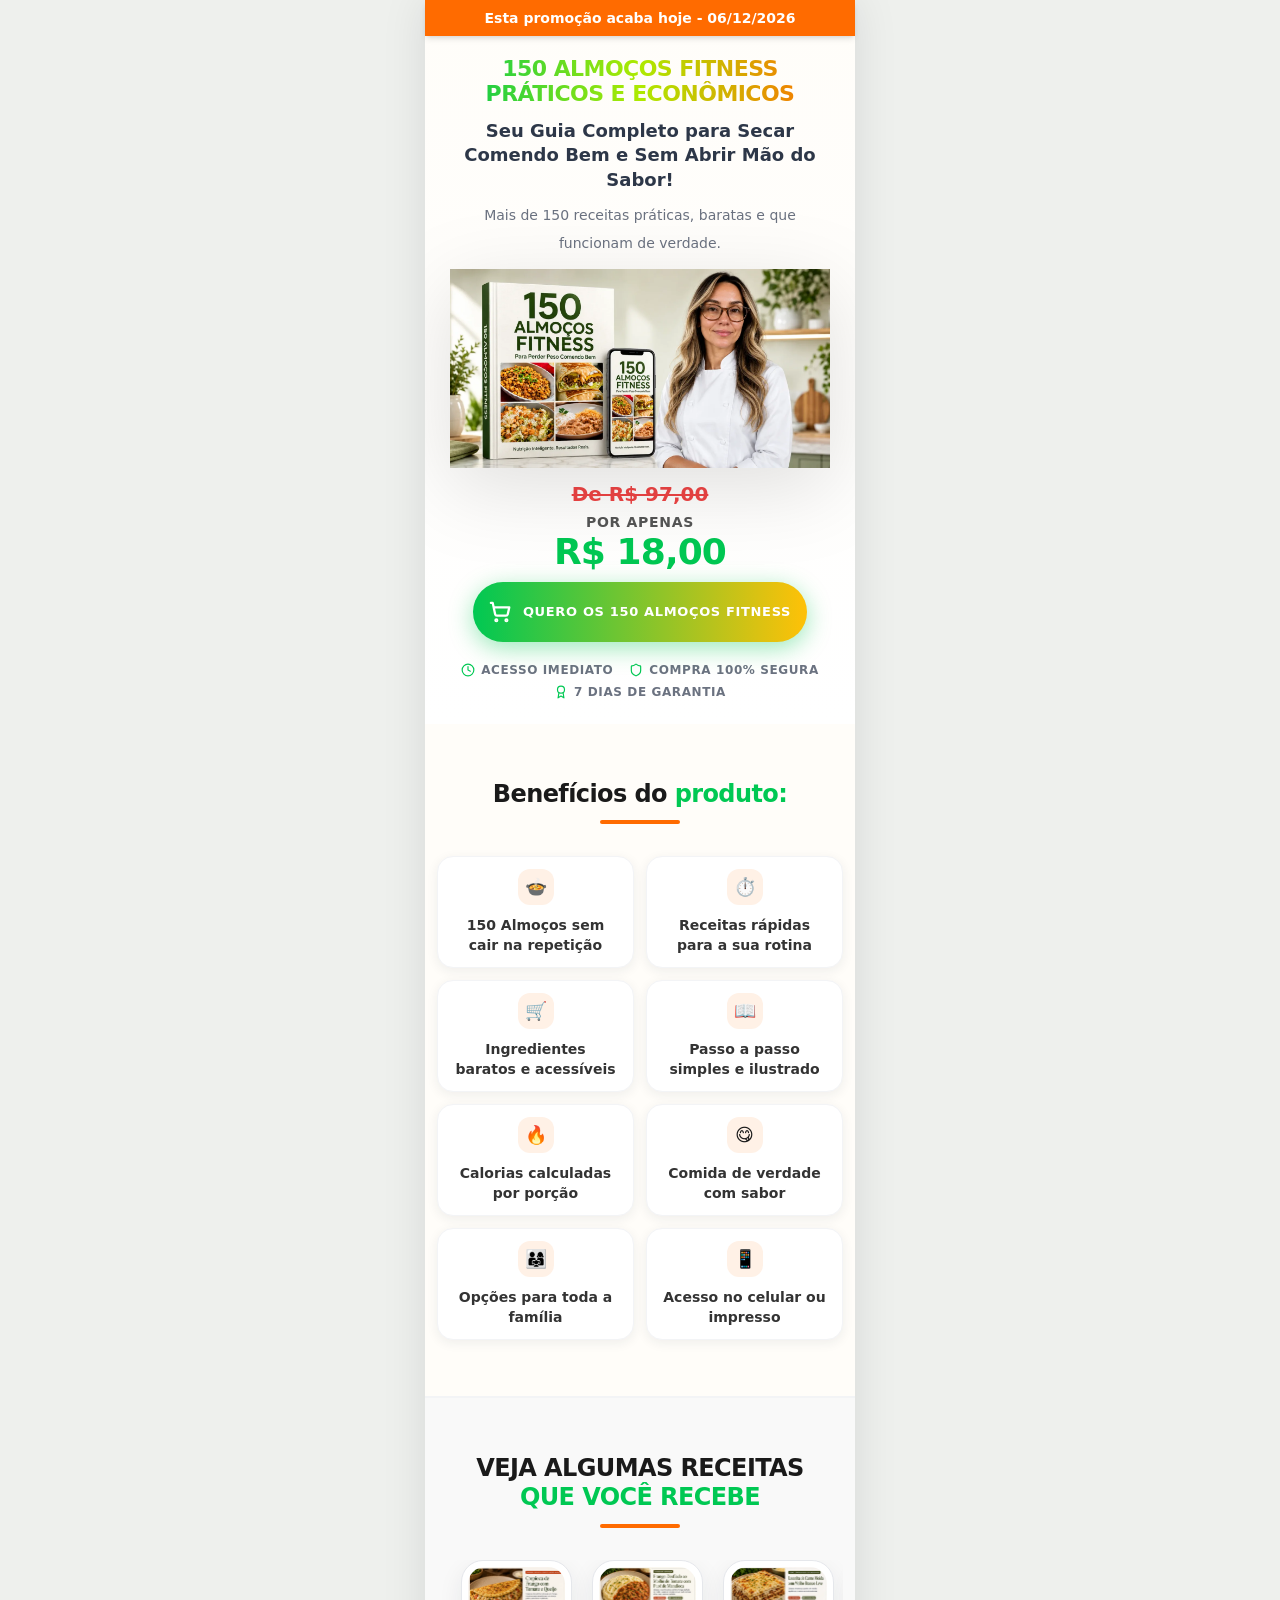
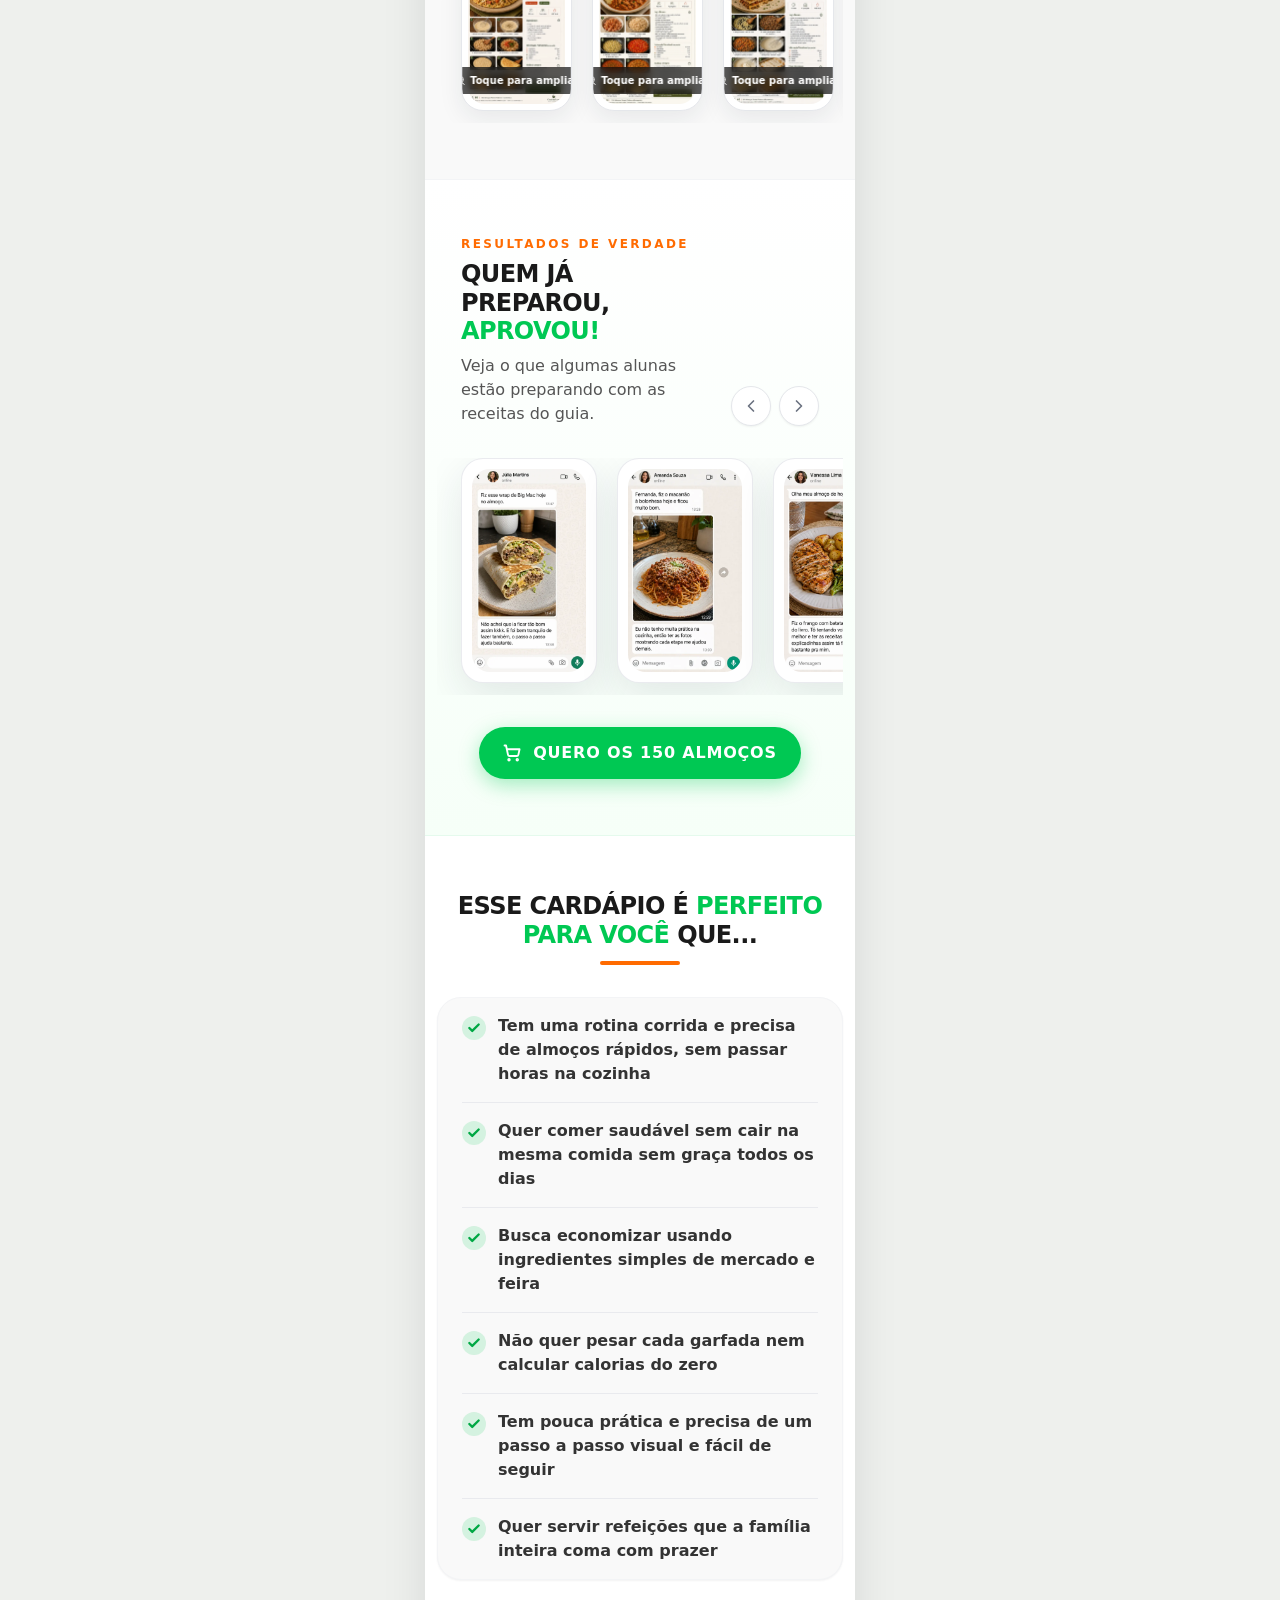
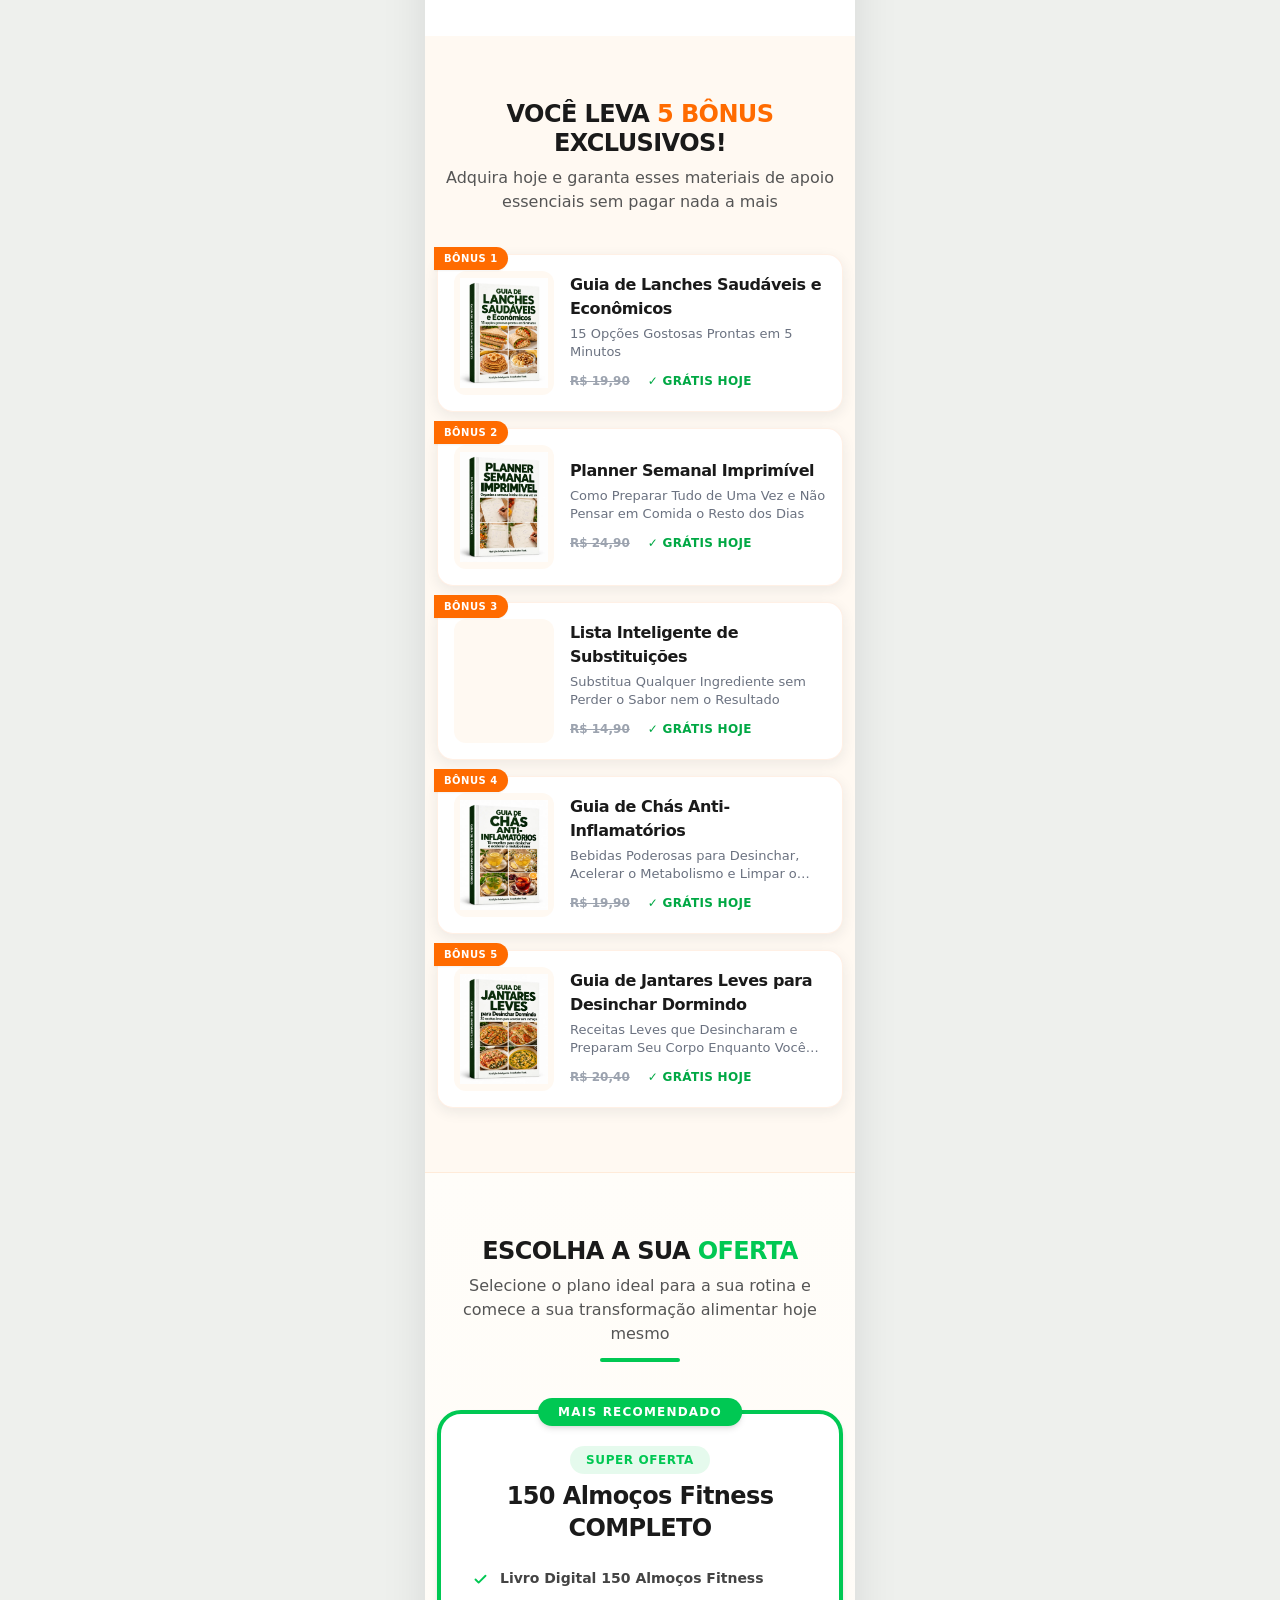
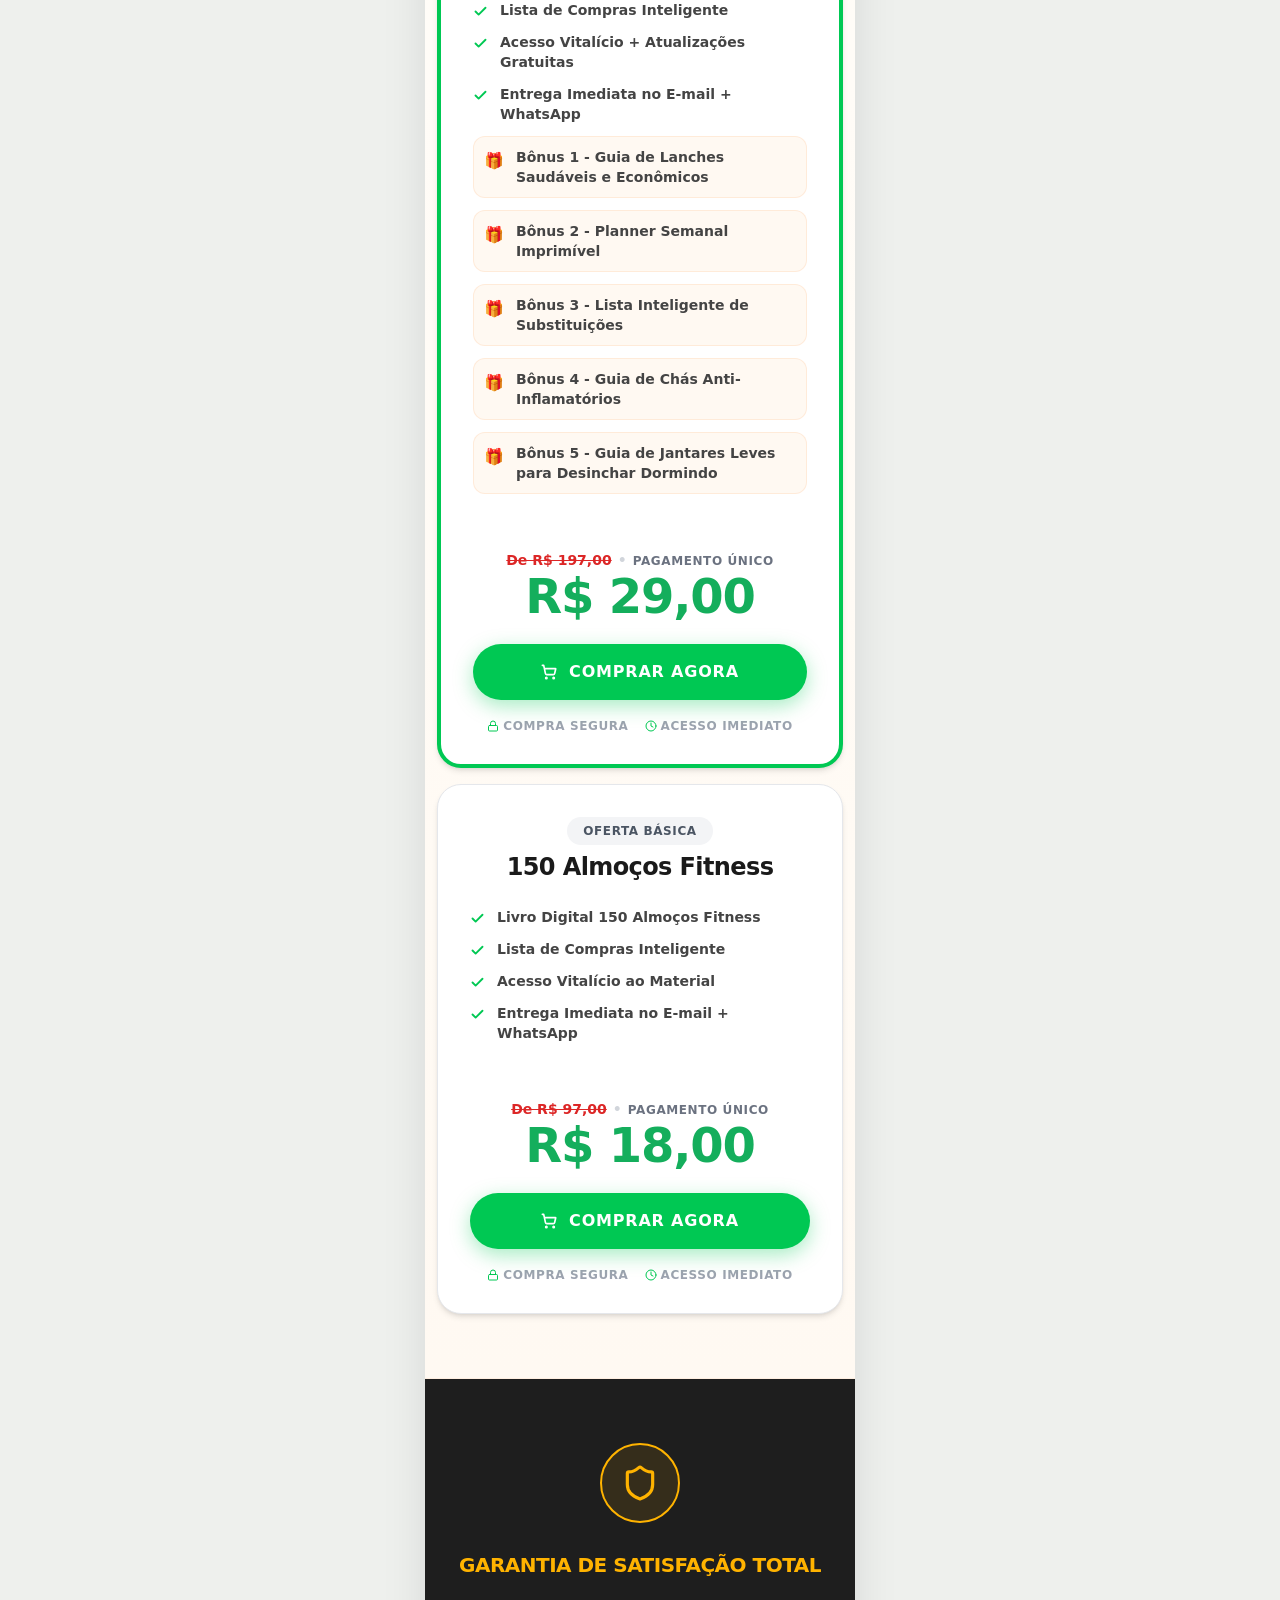
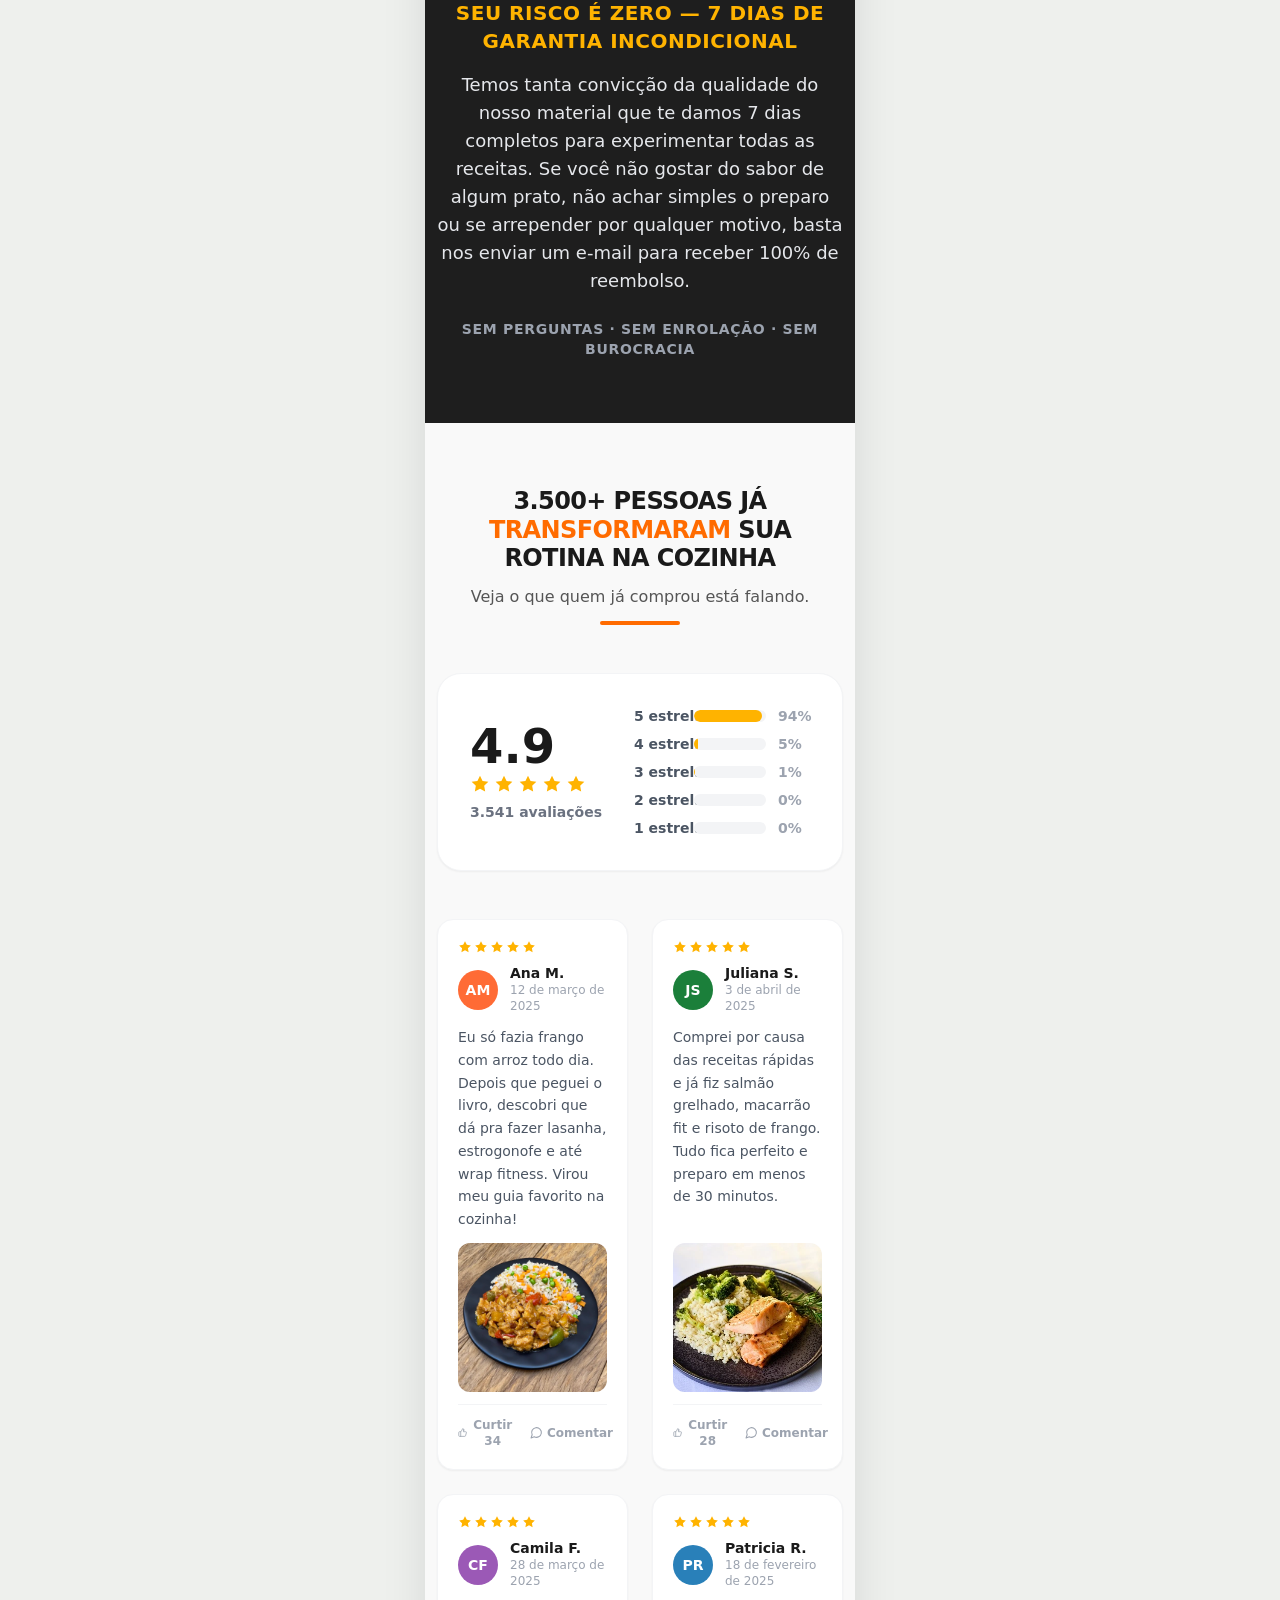
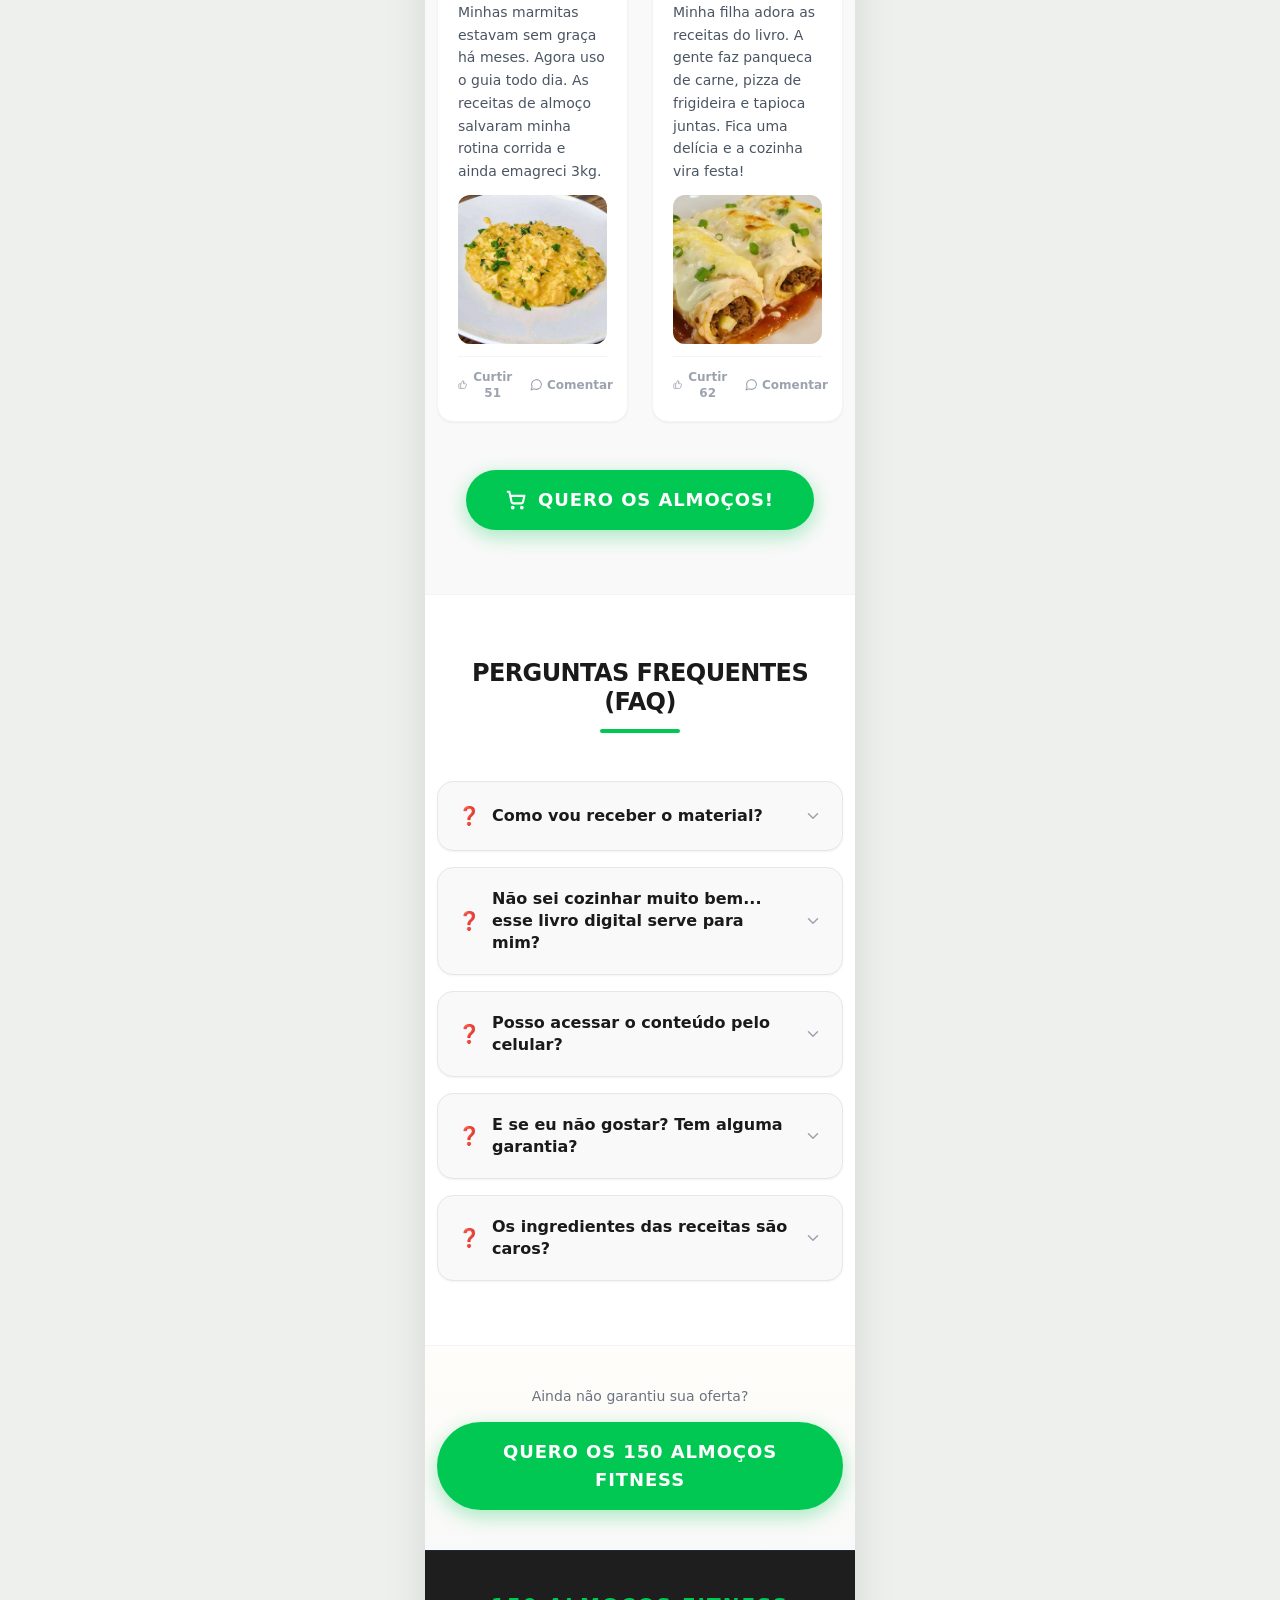
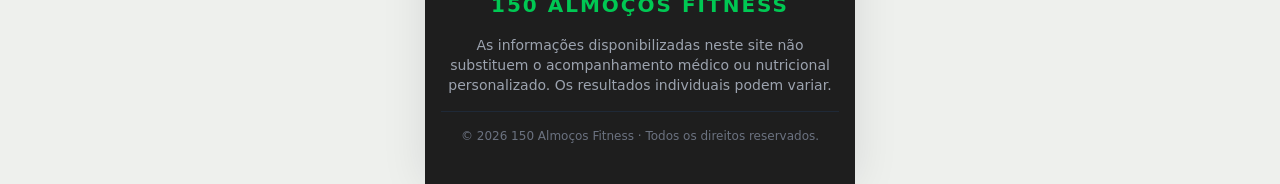
==== commit c596dc29: "Marmita /1, /2 e /3: oferta de R$ 29 na Cakto com src=checkoutN Co-Authored-By: Claude Opus 5.5 <nor" ====
--- a/2/index.html
+++ b/2/index.html
@@ -72,7 +72,7 @@
 </head>
 
 <body>
-  <div id="root"><div class="mobile-first-offer min-h-screen bg-[#FDFDFD] text-[#1A1A1A] font-sans antialiased"><div class="fixed top-0 left-0 right-0 z-50 bg-[#FF6B00] text-white text-center py-2 px-4 text-xs sm:text-sm font-bold shadow-md flex items-center justify-center"><span>Esta promoção acaba hoje - <span data-hoje>04/11/2026</span></span></div><header class="bg-gradient-to-b from-[#FFFDF9] to-[#FFFFFF] pt-14 sm:pt-20 pb-6 sm:pb-10 px-4 sm:px-6"><div class="front-hero-content max-w-4xl mx-auto text-center w-full flex flex-col"><h1 class="front-hero-title text-[22px] sm:text-3xl md:text-4xl lg:text-5xl font-black leading-[1.15] sm:leading-tight tracking-tight uppercase mb-2 max-w-2xl mx-auto bg-gradient-to-r from-[#00C853] via-[#AEEA00] to-[#FF6B00] bg-clip-text text-transparent pb-1">150 Almoços Fitness Práticos e Econômicos</h1><h2 class="front-hero-subtitle text-lg sm:text-2xl md:text-3xl font-extrabold text-[#2D3748] max-w-3xl mx-auto leading-snug mb-2">Seu Guia Completo para Secar Comendo Bem e Sem Abrir Mão do Sabor!</h2><p class="front-hero-description text-gray-500 text-[14px] sm:text-lg md:text-xl font-medium max-w-2xl mx-auto leading-relaxed mb-3 sm:mb-5 px-2 sm:px-0">Mais de 150 receitas práticas, baratas e que funcionam de verdade.</p><div class="front-hero-mockup mb-3 sm:mb-6 relative flex justify-center max-w-[380px] sm:max-w-xl md:max-w-2xl lg:max-w-3xl mx-auto"><div class="absolute inset-0 bg-gradient-to-tr from-[#00C853]/10 to-[#FF6B00]/10 rounded-full filter blur-3xl opacity-50 -z-10 w-80 h-80 sm:w-[480px] sm:h-[480px] mx-auto my-auto"></div><img src="../mockup_almocos_fit.webp" alt="150 Almoços Fitness Combo Completo" class="w-full h-auto object-contain transform hover:scale-102 transition duration-500 drop-shadow-[0_20px_40px_rgba(0,0,0,0.12)]" width="900" height="506" fetchpriority="high" decoding="async"></div><div class="mb-3 flex flex-col items-center justify-center text-center"><span class="text-[#EF4444] text-base sm:text-xl font-extrabold line-through decoration-[#EF4444] decoration-2">De R$ 97,00</span><span class="text-[#555555] text-xs sm:text-sm font-bold uppercase tracking-wider mt-1">por apenas</span><span class="front-hero-price text-[#00C853] text-4xl sm:text-6xl md:text-7xl font-black tracking-tight mt-0.5">R$ 18,00</span></div><div class="mb-3 sm:mb-4"><button class="bg-[#00C853] hover:bg-[#00B248] text-white font-extrabold py-4 px-8 sm:px-10 rounded-full shadow-[0_6px_20px_rgba(0,200,83,0.35)] hover:shadow-[0_10px_25px_rgba(0,200,83,0.5)] transform transition duration-300 hover:scale-105 active:scale-95 inline-flex items-center justify-center gap-3 uppercase tracking-wider text-sm sm:text-base md:text-lg animate-pulse-cta  !whitespace-nowrap !py-4 !px-4 !text-[13px] animate-pulse-cta !bg-gradient-to-r !from-[#00C853] !to-[#FFC107] hover:!from-[#00B248] hover:!to-[#FFB300] !border-0 shadow-[0_6px_25px_rgba(0,200,83,0.4)] hover:shadow-[0_10px_30px_rgba(0,200,83,0.6)]"><svg xmlns="http://www.w3.org/2000/svg" width="20" height="20" viewBox="0 0 24 24" fill="none" stroke="currentColor" stroke-width="2.5" stroke-linecap="round" stroke-linejoin="round" class="lucide lucide-shopping-cart sm:w-[22px] sm:h-[22px]"><circle cx="8" cy="21" r="1"></circle><circle cx="19" cy="21" r="1"></circle><path d="M2.05 2.05h2l2.66 12.42a2 2 0 0 0 2 1.58h9.78a2 2 0 0 0 1.95-1.57l1.65-7.43H5.12"></path></svg>QUERO OS 150 ALMOÇOS FITNESS</button></div><div class="flex flex-wrap items-center justify-center gap-x-4 gap-y-1.5 mt-1 text-xs text-gray-500 font-bold uppercase tracking-wider"><div class="flex items-center gap-1.5"><svg xmlns="http://www.w3.org/2000/svg" width="14" height="14" viewBox="0 0 24 24" fill="none" stroke="currentColor" stroke-width="2" stroke-linecap="round" stroke-linejoin="round" class="lucide lucide-clock text-[#00C853]"><circle cx="12" cy="12" r="10"></circle><polyline points="12 6 12 12 16 14"></polyline></svg><span>Acesso Imediato</span></div><div class="flex items-center gap-1.5"><svg xmlns="http://www.w3.org/2000/svg" width="14" height="14" viewBox="0 0 24 24" fill="none" stroke="currentColor" stroke-width="2" stroke-linecap="round" stroke-linejoin="round" class="lucide lucide-shield text-[#00C853]"><path d="M20 13c0 5-3.5 7.5-7.66 8.95a1 1 0 0 1-.67-.01C7.5 20.5 4 18 4 13V6a1 1 0 0 1 1-1c2 0 4.5-1.2 6.24-2.72a1.17 1.17 0 0 1 1.52 0C14.51 3.81 17 5 19 5a1 1 0 0 1 1 1z"></path></svg><span>Compra 100% Segura</span></div><div class="flex items-center gap-1.5"><svg xmlns="http://www.w3.org/2000/svg" width="14" height="14" viewBox="0 0 24 24" fill="none" stroke="currentColor" stroke-width="2" stroke-linecap="round" stroke-linejoin="round" class="lucide lucide-award text-[#00C853]"><circle cx="12" cy="8" r="6"></circle><path d="M15.477 12.89 17 22l-5-3-5 3 1.523-9.11"></path></svg><span>7 Dias de Garantia</span></div></div></div></header><section class="border-b border-gray-100 bg-[#FFFDF9] px-3 py-9 sm:px-4 sm:py-14"><div class="mx-auto max-w-5xl"><div class="mb-6 text-center sm:mb-8"><h2 class="text-[28px] font-black leading-tight tracking-tight text-[#1A1A1A] sm:text-3xl md:text-4xl">Benefícios do <span class="text-[#00C853]">produto:</span></h2><div class="mx-auto mt-3 h-1 w-20 rounded-full bg-[#FF6B00]"></div></div><div class="front-benefits-grid grid grid-cols-2 gap-3 sm:gap-4 md:grid-cols-4"><div class="flex h-[118px] flex-col items-center justify-center gap-2.5 rounded-2xl border border-gray-100 bg-white px-3 py-3 text-center shadow-[0_3px_12px_rgba(31,41,55,0.07)] transition duration-300 hover:-translate-y-0.5 hover:border-[#00C853]/30 hover:shadow-md sm:h-[112px] sm:px-4"><span class="flex h-9 w-9 flex-shrink-0 items-center justify-center rounded-xl bg-[#FFF1E6] text-lg">🍲</span><p class="text-[11.5px] font-extrabold leading-[1.25] text-[#333333] sm:text-sm">150 Almoços sem cair na repetição</p></div><div class="flex h-[118px] flex-col items-center justify-center gap-2.5 rounded-2xl border border-gray-100 bg-white px-3 py-3 text-center shadow-[0_3px_12px_rgba(31,41,55,0.07)] transition duration-300 hover:-translate-y-0.5 hover:border-[#00C853]/30 hover:shadow-md sm:h-[112px] sm:px-4"><span class="flex h-9 w-9 flex-shrink-0 items-center justify-center rounded-xl bg-[#FFF1E6] text-lg">⏱️</span><p class="text-[11.5px] font-extrabold leading-[1.25] text-[#333333] sm:text-sm">Receitas rápidas para a sua rotina</p></div><div class="flex h-[118px] flex-col items-center justify-center gap-2.5 rounded-2xl border border-gray-100 bg-white px-3 py-3 text-center shadow-[0_3px_12px_rgba(31,41,55,0.07)] transition duration-300 hover:-translate-y-0.5 hover:border-[#00C853]/30 hover:shadow-md sm:h-[112px] sm:px-4"><span class="flex h-9 w-9 flex-shrink-0 items-center justify-center rounded-xl bg-[#FFF1E6] text-lg">🛒</span><p class="text-[11.5px] font-extrabold leading-[1.25] text-[#333333] sm:text-sm">Ingredientes baratos e acessíveis</p></div><div class="flex h-[118px] flex-col items-center justify-center gap-2.5 rounded-2xl border border-gray-100 bg-white px-3 py-3 text-center shadow-[0_3px_12px_rgba(31,41,55,0.07)] transition duration-300 hover:-translate-y-0.5 hover:border-[#00C853]/30 hover:shadow-md sm:h-[112px] sm:px-4"><span class="flex h-9 w-9 flex-shrink-0 items-center justify-center rounded-xl bg-[#FFF1E6] text-lg">📖</span><p class="text-[11.5px] font-extrabold leading-[1.25] text-[#333333] sm:text-sm">Passo a passo simples e ilustrado</p></div><div class="flex h-[118px] flex-col items-center justify-center gap-2.5 rounded-2xl border border-gray-100 bg-white px-3 py-3 text-center shadow-[0_3px_12px_rgba(31,41,55,0.07)] transition duration-300 hover:-translate-y-0.5 hover:border-[#00C853]/30 hover:shadow-md sm:h-[112px] sm:px-4"><span class="flex h-9 w-9 flex-shrink-0 items-center justify-center rounded-xl bg-[#FFF1E6] text-lg">🔥</span><p class="text-[11.5px] font-extrabold leading-[1.25] text-[#333333] sm:text-sm">Calorias calculadas por porção</p></div><div class="flex h-[118px] flex-col items-center justify-center gap-2.5 rounded-2xl border border-gray-100 bg-white px-3 py-3 text-center shadow-[0_3px_12px_rgba(31,41,55,0.07)] transition duration-300 hover:-translate-y-0.5 hover:border-[#00C853]/30 hover:shadow-md sm:h-[112px] sm:px-4"><span class="flex h-9 w-9 flex-shrink-0 items-center justify-center rounded-xl bg-[#FFF1E6] text-lg">😋</span><p class="text-[11.5px] font-extrabold leading-[1.25] text-[#333333] sm:text-sm">Comida de verdade com sabor</p></div><div class="flex h-[118px] flex-col items-center justify-center gap-2.5 rounded-2xl border border-gray-100 bg-white px-3 py-3 text-center shadow-[0_3px_12px_rgba(31,41,55,0.07)] transition duration-300 hover:-translate-y-0.5 hover:border-[#00C853]/30 hover:shadow-md sm:h-[112px] sm:px-4"><span class="flex h-9 w-9 flex-shrink-0 items-center justify-center rounded-xl bg-[#FFF1E6] text-lg">👨‍👩‍👧</span><p class="text-[11.5px] font-extrabold leading-[1.25] text-[#333333] sm:text-sm">Opções para toda a família</p></div><div class="flex h-[118px] flex-col items-center justify-center gap-2.5 rounded-2xl border border-gray-100 bg-white px-3 py-3 text-center shadow-[0_3px_12px_rgba(31,41,55,0.07)] transition duration-300 hover:-translate-y-0.5 hover:border-[#00C853]/30 hover:shadow-md sm:h-[112px] sm:px-4"><span class="flex h-9 w-9 flex-shrink-0 items-center justify-center rounded-xl bg-[#FFF1E6] text-lg">📱</span><p class="text-[11.5px] font-extrabold leading-[1.25] text-[#333333] sm:text-sm">Acesso no celular ou impresso</p></div></div></div></section><section aria-labelledby="inside-books-title" class="overflow-hidden border-y border-gray-100 bg-[#F9F9F9] py-9 sm:py-14"><div class="mx-auto max-w-5xl px-3 sm:px-6"><div class="mb-6 text-center sm:mb-8"><h2 id="inside-books-title" class="text-[24px] font-black uppercase leading-[1.05] tracking-tight text-[#1A1A1A] sm:text-3xl sm:leading-tight md:text-4xl"><span class="block">Veja algumas receitas</span><span class="block text-[#00C853]">que você recebe</span></h2><div class="mx-auto mt-3 h-1 w-20 rounded-full bg-[#FF6B00]"></div></div><div class="front-testimonials-scroll -mx-3 flex snap-x snap-mandatory gap-3 overflow-x-auto px-3 pb-3 sm:-mx-6 sm:gap-5 sm:px-6" aria-label="Páginas internas dos livros"><button type="button" aria-label="Ampliar página interna do livro com receita de crepioca de frango, tomate e queijo" class="group relative w-[88vw] max-w-[390px] shrink-0 snap-start overflow-hidden rounded-[22px] border border-gray-200 bg-white p-1.5 shadow-[0_8px_24px_rgba(31,41,55,0.08)] [scroll-snap-stop:always] sm:w-[46%] sm:snap-center lg:w-[31%]"><img src="../crepioca_frango_tomate_pagina_ebook_mini.webp" alt="Página interna do livro com receita de crepioca de frango, tomate e queijo" class="h-auto w-full rounded-[17px]" loading="lazy" decoding="async"><span class="absolute bottom-4 left-1/2 flex -translate-x-1/2 items-center gap-1 whitespace-nowrap rounded-full bg-black/65 px-3 py-1.5 text-[10px] font-bold text-white backdrop-blur-sm"><svg xmlns="http://www.w3.org/2000/svg" width="12" height="12" viewBox="0 0 24 24" fill="none" stroke="currentColor" stroke-width="2" stroke-linecap="round" stroke-linejoin="round" class="lucide lucide-zoom-in "><circle cx="11" cy="11" r="8"></circle><line x1="21" x2="16.65" y1="21" y2="16.65"></line><line x1="11" x2="11" y1="8" y2="14"></line><line x1="8" x2="14" y1="11" y2="11"></line></svg> Toque para ampliar</span></button><button type="button" aria-label="Ampliar página interna do livro com receita de frango desfiado ao molho de tomate" class="group relative w-[88vw] max-w-[390px] shrink-0 snap-start overflow-hidden rounded-[22px] border border-gray-200 bg-white p-1.5 shadow-[0_8px_24px_rgba(31,41,55,0.08)] [scroll-snap-stop:always] sm:w-[46%] sm:snap-center lg:w-[31%]"><img src="../frango_desfiado_molho_de_tomate_pagina_ebook_mini.webp" alt="Página interna do livro com receita de frango desfiado ao molho de tomate" class="h-auto w-full rounded-[17px]" loading="lazy" decoding="async"><span class="absolute bottom-4 left-1/2 flex -translate-x-1/2 items-center gap-1 whitespace-nowrap rounded-full bg-black/65 px-3 py-1.5 text-[10px] font-bold text-white backdrop-blur-sm"><svg xmlns="http://www.w3.org/2000/svg" width="12" height="12" viewBox="0 0 24 24" fill="none" stroke="currentColor" stroke-width="2" stroke-linecap="round" stroke-linejoin="round" class="lucide lucide-zoom-in "><circle cx="11" cy="11" r="8"></circle><line x1="21" x2="16.65" y1="21" y2="16.65"></line><line x1="11" x2="11" y1="8" y2="14"></line><line x1="8" x2="14" y1="11" y2="11"></line></svg> Toque para ampliar</span></button><button type="button" aria-label="Ampliar página interna do livro com receita de lasanha de carne moída" class="group relative w-[88vw] max-w-[390px] shrink-0 snap-start overflow-hidden rounded-[22px] border border-gray-200 bg-white p-1.5 shadow-[0_8px_24px_rgba(31,41,55,0.08)] [scroll-snap-stop:always] sm:w-[46%] sm:snap-center lg:w-[31%]"><img src="../lasanha_carne_moida_pagina_ebook_mini.webp" alt="Página interna do livro com receita de lasanha de carne moída" class="h-auto w-full rounded-[17px]" loading="lazy" decoding="async"><span class="absolute bottom-4 left-1/2 flex -translate-x-1/2 items-center gap-1 whitespace-nowrap rounded-full bg-black/65 px-3 py-1.5 text-[10px] font-bold text-white backdrop-blur-sm"><svg xmlns="http://www.w3.org/2000/svg" width="12" height="12" viewBox="0 0 24 24" fill="none" stroke="currentColor" stroke-width="2" stroke-linecap="round" stroke-linejoin="round" class="lucide lucide-zoom-in "><circle cx="11" cy="11" r="8"></circle><line x1="21" x2="16.65" y1="21" y2="16.65"></line><line x1="11" x2="11" y1="8" y2="14"></line><line x1="8" x2="14" y1="11" y2="11"></line></svg> Toque para ampliar</span></button><button type="button" aria-label="Ampliar página interna do livro com receita de macarrão talharim" class="group relative w-[88vw] max-w-[390px] shrink-0 snap-start overflow-hidden rounded-[22px] border border-gray-200 bg-white p-1.5 shadow-[0_8px_24px_rgba(31,41,55,0.08)] [scroll-snap-stop:always] sm:w-[46%] sm:snap-center lg:w-[31%]"><img src="../macarrao_talharim_pagina_ebook_mini.webp" alt="Página interna do livro com receita de macarrão talharim" class="h-auto w-full rounded-[17px]" loading="lazy" decoding="async"><span class="absolute bottom-4 left-1/2 flex -translate-x-1/2 items-center gap-1 whitespace-nowrap rounded-full bg-black/65 px-3 py-1.5 text-[10px] font-bold text-white backdrop-blur-sm"><svg xmlns="http://www.w3.org/2000/svg" width="12" height="12" viewBox="0 0 24 24" fill="none" stroke="currentColor" stroke-width="2" stroke-linecap="round" stroke-linejoin="round" class="lucide lucide-zoom-in "><circle cx="11" cy="11" r="8"></circle><line x1="21" x2="16.65" y1="21" y2="16.65"></line><line x1="11" x2="11" y1="8" y2="14"></line><line x1="8" x2="14" y1="11" y2="11"></line></svg> Toque para ampliar</span></button><button type="button" aria-label="Ampliar página interna do livro com receita de panqueca de carne moída" class="group relative w-[88vw] max-w-[390px] shrink-0 snap-start overflow-hidden rounded-[22px] border border-gray-200 bg-white p-1.5 shadow-[0_8px_24px_rgba(31,41,55,0.08)] [scroll-snap-stop:always] sm:w-[46%] sm:snap-center lg:w-[31%]"><img src="../panqueca_carne_moida_pagina_ebook_mini.webp" alt="Página interna do livro com receita de panqueca de carne moída" class="h-auto w-full rounded-[17px]" loading="lazy" decoding="async"><span class="absolute bottom-4 left-1/2 flex -translate-x-1/2 items-center gap-1 whitespace-nowrap rounded-full bg-black/65 px-3 py-1.5 text-[10px] font-bold text-white backdrop-blur-sm"><svg xmlns="http://www.w3.org/2000/svg" width="12" height="12" viewBox="0 0 24 24" fill="none" stroke="currentColor" stroke-width="2" stroke-linecap="round" stroke-linejoin="round" class="lucide lucide-zoom-in "><circle cx="11" cy="11" r="8"></circle><line x1="21" x2="16.65" y1="21" y2="16.65"></line><line x1="11" x2="11" y1="8" y2="14"></line><line x1="8" x2="14" y1="11" y2="11"></line></svg> Toque para ampliar</span></button><button type="button" aria-label="Ampliar página interna do livro com receita de wrap estilo big mac" class="group relative w-[88vw] max-w-[390px] shrink-0 snap-start overflow-hidden rounded-[22px] border border-gray-200 bg-white p-1.5 shadow-[0_8px_24px_rgba(31,41,55,0.08)] [scroll-snap-stop:always] sm:w-[46%] sm:snap-center lg:w-[31%]"><img src="../wrap_big_mac_pagina_ebook_mini.webp" alt="Página interna do livro com receita de wrap estilo Big Mac" class="h-auto w-full rounded-[17px]" loading="lazy" decoding="async"><span class="absolute bottom-4 left-1/2 flex -translate-x-1/2 items-center gap-1 whitespace-nowrap rounded-full bg-black/65 px-3 py-1.5 text-[10px] font-bold text-white backdrop-blur-sm"><svg xmlns="http://www.w3.org/2000/svg" width="12" height="12" viewBox="0 0 24 24" fill="none" stroke="currentColor" stroke-width="2" stroke-linecap="round" stroke-linejoin="round" class="lucide lucide-zoom-in "><circle cx="11" cy="11" r="8"></circle><line x1="21" x2="16.65" y1="21" y2="16.65"></line><line x1="11" x2="11" y1="8" y2="14"></line><line x1="8" x2="14" y1="11" y2="11"></line></svg> Toque para ampliar</span></button></div><div class="mt-3 flex items-center justify-center gap-1.5 text-[#00A844]/70 sm:hidden" aria-hidden="true"><span class="text-[11px] font-extrabold uppercase tracking-[0.14em]">Arraste para ver mais</span><svg xmlns="http://www.w3.org/2000/svg" width="15" height="15" viewBox="0 0 24 24" fill="none" stroke="currentColor" stroke-width="2.5" stroke-linecap="round" stroke-linejoin="round" class="lucide lucide-chevron-right "><path d="m9 18 6-6-6-6"></path></svg></div></div></section><section aria-labelledby="front-testimonials-title" class="overflow-hidden border-b border-[#00C853]/10 bg-gradient-to-b from-white to-[#F6FFF8] py-9 sm:py-14"><div class="mx-auto max-w-5xl px-3 sm:px-6"><div class="mb-6 flex items-end justify-between gap-5 sm:mb-8"><div class="mx-auto max-w-2xl text-center sm:mx-0 sm:text-left"><p class="mb-2 hidden text-xs font-black uppercase tracking-[0.2em] text-[#FF6B00] sm:block">Resultados de verdade</p><h2 id="front-testimonials-title" class="text-[29px] font-black leading-[1.05] tracking-[-0.035em] text-[#1A1A1A] sm:text-3xl sm:uppercase sm:leading-tight sm:tracking-tight md:text-4xl"><span class="sm:hidden">Quem já preparou, <span class="text-[#00C853]">aprovou!</span></span><span class="hidden sm:inline">Quem já preparou, <span class="text-[#00C853]">aprovou!</span></span></h2><p class="mt-2 hidden text-sm font-medium text-[#555555] sm:block sm:text-base">Veja o que algumas alunas estão preparando com as receitas do guia.</p></div><div class="hidden shrink-0 gap-2 sm:flex" aria-label="Controles do carrossel"><button type="button" aria-label="Ver depoimento anterior" class="flex h-10 w-10 items-center justify-center rounded-full border border-gray-200 bg-white text-gray-500 shadow-sm transition hover:border-[#00C853]/40 hover:text-[#00C853] focus-visible:outline-none focus-visible:ring-2 focus-visible:ring-[#00C853] focus-visible:ring-offset-2"><svg xmlns="http://www.w3.org/2000/svg" width="20" height="20" viewBox="0 0 24 24" fill="none" stroke="currentColor" stroke-width="2" stroke-linecap="round" stroke-linejoin="round" class="lucide lucide-chevron-left "><path d="m15 18-6-6 6-6"></path></svg></button><button type="button" aria-label="Ver próximo depoimento" class="flex h-10 w-10 items-center justify-center rounded-full border border-gray-200 bg-white text-gray-500 shadow-sm transition hover:border-[#00C853]/40 hover:text-[#00C853] focus-visible:outline-none focus-visible:ring-2 focus-visible:ring-[#00C853] focus-visible:ring-offset-2"><svg xmlns="http://www.w3.org/2000/svg" width="20" height="20" viewBox="0 0 24 24" fill="none" stroke="currentColor" stroke-width="2" stroke-linecap="round" stroke-linejoin="round" class="lucide lucide-chevron-right "><path d="m9 18 6-6-6-6"></path></svg></button></div></div><div class="front-testimonials-scroll -mx-3 flex snap-x snap-mandatory gap-3 overflow-x-auto px-3 pb-3 sm:-mx-6 sm:gap-5 sm:px-6" aria-label="Depoimentos de clientes"><figure data-testimonial-card="true" class="w-[90vw] max-w-[360px] shrink-0 snap-start [scroll-snap-stop:always] sm:w-[46%] sm:snap-center lg:w-[38%]"><div class="overflow-hidden rounded-[22px] bg-white p-1.5 shadow-[0_8px_24px_rgba(31,41,55,0.08)] transition duration-300 hover:-translate-y-1 hover:shadow-[0_18px_45px_rgba(0,200,83,0.14)] sm:border sm:border-gray-200/80 sm:p-2.5 sm:shadow-[0_14px_40px_rgba(31,41,55,0.10)]"><img src="../depoimento_front_1.webp" alt="Depoimento 1 de cliente mostrando uma receita preparada com o guia" class="h-auto w-full rounded-[17px] sm:rounded-[18px]" loading="lazy" decoding="async"></div></figure><figure data-testimonial-card="true" class="w-[90vw] max-w-[360px] shrink-0 snap-start [scroll-snap-stop:always] sm:w-[46%] sm:snap-center lg:w-[38%]"><div class="overflow-hidden rounded-[22px] bg-white p-1.5 shadow-[0_8px_24px_rgba(31,41,55,0.08)] transition duration-300 hover:-translate-y-1 hover:shadow-[0_18px_45px_rgba(0,200,83,0.14)] sm:border sm:border-gray-200/80 sm:p-2.5 sm:shadow-[0_14px_40px_rgba(31,41,55,0.10)]"><img src="../depoimento_front_2.webp" alt="Depoimento 2 de cliente mostrando uma receita preparada com o guia" class="h-auto w-full rounded-[17px] sm:rounded-[18px]" loading="lazy" decoding="async"></div></figure><figure data-testimonial-card="true" class="w-[90vw] max-w-[360px] shrink-0 snap-start [scroll-snap-stop:always] sm:w-[46%] sm:snap-center lg:w-[38%]"><div class="overflow-hidden rounded-[22px] bg-white p-1.5 shadow-[0_8px_24px_rgba(31,41,55,0.08)] transition duration-300 hover:-translate-y-1 hover:shadow-[0_18px_45px_rgba(0,200,83,0.14)] sm:border sm:border-gray-200/80 sm:p-2.5 sm:shadow-[0_14px_40px_rgba(31,41,55,0.10)]"><img src="../depoimento_front_3.webp" alt="Depoimento 3 de cliente mostrando uma receita preparada com o guia" class="h-auto w-full rounded-[17px] sm:rounded-[18px]" loading="lazy" decoding="async"></div></figure><figure data-testimonial-card="true" class="w-[90vw] max-w-[360px] shrink-0 snap-start [scroll-snap-stop:always] sm:w-[46%] sm:snap-center lg:w-[38%]"><div class="overflow-hidden rounded-[22px] bg-white p-1.5 shadow-[0_8px_24px_rgba(31,41,55,0.08)] transition duration-300 hover:-translate-y-1 hover:shadow-[0_18px_45px_rgba(0,200,83,0.14)] sm:border sm:border-gray-200/80 sm:p-2.5 sm:shadow-[0_14px_40px_rgba(31,41,55,0.10)]"><img src="../depoimento_front_4.webp" alt="Depoimento 4 de cliente mostrando uma receita preparada com o guia" class="h-auto w-full rounded-[17px] sm:rounded-[18px]" loading="lazy" decoding="async"></div></figure></div><div class="mt-3 flex items-center justify-center gap-1.5 text-[#00A844]/70 sm:hidden" aria-hidden="true"><span class="text-[11px] font-extrabold uppercase tracking-[0.14em]">Arraste para o lado</span><svg xmlns="http://www.w3.org/2000/svg" width="15" height="15" viewBox="0 0 24 24" fill="none" stroke="currentColor" stroke-width="2.5" stroke-linecap="round" stroke-linejoin="round" class="lucide lucide-chevron-right "><path d="m9 18 6-6-6-6"></path></svg></div><div class="mt-6 text-center sm:mt-8"><button class="bg-[#00C853] hover:bg-[#00B248] text-white font-extrabold py-4 px-8 sm:px-10 rounded-full shadow-[0_6px_20px_rgba(0,200,83,0.35)] hover:shadow-[0_10px_25px_rgba(0,200,83,0.5)] transform transition duration-300 hover:scale-105 active:scale-95 inline-flex items-center justify-center gap-3 uppercase tracking-wider text-sm sm:text-base md:text-lg animate-pulse-cta  !px-6 !py-3.5 !text-sm sm:!text-base"><svg xmlns="http://www.w3.org/2000/svg" width="18" height="18" viewBox="0 0 24 24" fill="none" stroke="currentColor" stroke-width="2.5" stroke-linecap="round" stroke-linejoin="round" class="lucide lucide-shopping-cart "><circle cx="8" cy="21" r="1"></circle><circle cx="19" cy="21" r="1"></circle><path d="M2.05 2.05h2l2.66 12.42a2 2 0 0 0 2 1.58h9.78a2 2 0 0 0 1.95-1.57l1.65-7.43H5.12"></path></svg>QUERO OS 150 ALMOÇOS</button></div></div></section><section class="bg-white px-3 py-10 sm:px-4 sm:py-14"><div class="mx-auto max-w-3xl"><div class="mb-6 text-center sm:mb-8"><h2 class="text-2xl font-black uppercase leading-tight tracking-tight text-[#1A1A1A] sm:text-3xl md:text-4xl">Esse cardápio é <span class="text-[#00C853]">perfeito para você</span> que...</h2><div class="mx-auto mt-3 h-1 w-20 rounded-full bg-[#FF6B00]"></div></div><div class="overflow-hidden rounded-3xl border border-gray-100 bg-[#F9F9F9] px-4 shadow-sm sm:px-6"><div class="flex items-start gap-3 py-4 border-b border-gray-200/80"><span class="mt-0.5 flex h-6 w-6 flex-shrink-0 items-center justify-center rounded-full bg-[#00C853]/15 text-[#00A844]"><svg xmlns="http://www.w3.org/2000/svg" width="14" height="14" viewBox="0 0 24 24" fill="none" stroke="currentColor" stroke-width="4" stroke-linecap="round" stroke-linejoin="round" class="lucide lucide-check "><path d="M20 6 9 17l-5-5"></path></svg></span><p class="text-sm font-bold leading-relaxed text-[#333333] sm:text-base">Tem uma rotina corrida e precisa de almoços rápidos, sem passar horas na cozinha</p></div><div class="flex items-start gap-3 py-4 border-b border-gray-200/80"><span class="mt-0.5 flex h-6 w-6 flex-shrink-0 items-center justify-center rounded-full bg-[#00C853]/15 text-[#00A844]"><svg xmlns="http://www.w3.org/2000/svg" width="14" height="14" viewBox="0 0 24 24" fill="none" stroke="currentColor" stroke-width="4" stroke-linecap="round" stroke-linejoin="round" class="lucide lucide-check "><path d="M20 6 9 17l-5-5"></path></svg></span><p class="text-sm font-bold leading-relaxed text-[#333333] sm:text-base">Quer comer saudável sem cair na mesma comida sem graça todos os dias</p></div><div class="flex items-start gap-3 py-4 border-b border-gray-200/80"><span class="mt-0.5 flex h-6 w-6 flex-shrink-0 items-center justify-center rounded-full bg-[#00C853]/15 text-[#00A844]"><svg xmlns="http://www.w3.org/2000/svg" width="14" height="14" viewBox="0 0 24 24" fill="none" stroke="currentColor" stroke-width="4" stroke-linecap="round" stroke-linejoin="round" class="lucide lucide-check "><path d="M20 6 9 17l-5-5"></path></svg></span><p class="text-sm font-bold leading-relaxed text-[#333333] sm:text-base">Busca economizar usando ingredientes simples de mercado e feira</p></div><div class="flex items-start gap-3 py-4 border-b border-gray-200/80"><span class="mt-0.5 flex h-6 w-6 flex-shrink-0 items-center justify-center rounded-full bg-[#00C853]/15 text-[#00A844]"><svg xmlns="http://www.w3.org/2000/svg" width="14" height="14" viewBox="0 0 24 24" fill="none" stroke="currentColor" stroke-width="4" stroke-linecap="round" stroke-linejoin="round" class="lucide lucide-check "><path d="M20 6 9 17l-5-5"></path></svg></span><p class="text-sm font-bold leading-relaxed text-[#333333] sm:text-base">Não quer pesar cada garfada nem calcular calorias do zero</p></div><div class="flex items-start gap-3 py-4 border-b border-gray-200/80"><span class="mt-0.5 flex h-6 w-6 flex-shrink-0 items-center justify-center rounded-full bg-[#00C853]/15 text-[#00A844]"><svg xmlns="http://www.w3.org/2000/svg" width="14" height="14" viewBox="0 0 24 24" fill="none" stroke="currentColor" stroke-width="4" stroke-linecap="round" stroke-linejoin="round" class="lucide lucide-check "><path d="M20 6 9 17l-5-5"></path></svg></span><p class="text-sm font-bold leading-relaxed text-[#333333] sm:text-base">Tem pouca prática e precisa de um passo a passo visual e fácil de seguir</p></div><div class="flex items-start gap-3 py-4 "><span class="mt-0.5 flex h-6 w-6 flex-shrink-0 items-center justify-center rounded-full bg-[#00C853]/15 text-[#00A844]"><svg xmlns="http://www.w3.org/2000/svg" width="14" height="14" viewBox="0 0 24 24" fill="none" stroke="currentColor" stroke-width="4" stroke-linecap="round" stroke-linejoin="round" class="lucide lucide-check "><path d="M20 6 9 17l-5-5"></path></svg></span><p class="text-sm font-bold leading-relaxed text-[#333333] sm:text-base">Quer servir refeições que a família inteira coma com prazer</p></div></div></div></section><section class="bg-[#FFF9F2] px-3 py-12 sm:px-4 sm:py-16"><div class="max-w-5xl mx-auto"><div class="mb-8 text-center sm:mb-10"><h2 class="text-2xl sm:text-3xl md:text-4xl font-extrabold text-[#1A1A1A] uppercase tracking-tight">VOCÊ LEVA <span class="text-[#FF6B00]">5 BÔNUS</span> EXCLUSIVOS!</h2><p class="mt-2 text-sm text-[#555555] sm:text-base">Adquira hoje e garanta esses materiais de apoio essenciais sem pagar nada a mais</p></div><div class="front-bonuses-grid grid grid-cols-1 items-stretch gap-4 sm:grid-cols-2 lg:gap-5"><div class="group relative flex cursor-pointer items-center gap-3 rounded-2xl border border-[#FF6B00]/10 bg-white p-3 text-left text-[#1A1A1A] shadow-[0_4px_14px_rgba(31,41,55,0.08)] transition-all duration-300 hover:-translate-y-0.5 hover:border-[#00C853]/35 hover:shadow-md sm:gap-4 sm:p-4"><div class="absolute -left-1 -top-2 z-10 rounded-r-full rounded-l-md bg-[#FF6B00] px-2.5 py-1 text-[9px] font-black uppercase tracking-wider text-white shadow-sm sm:text-[10px]">Bônus 1</div><div class="flex h-[108px] w-[86px] flex-shrink-0 items-center justify-center overflow-hidden rounded-xl bg-[#FFF9F2] p-1.5 sm:h-[124px] sm:w-[100px]"><img src="../bonus_guia_lanches.webp" alt="Guia de Lanches Saudáveis e Econômicos" class="h-full w-full object-contain transition duration-300 group-hover:scale-105" loading="lazy" decoding="async"></div><div class="flex min-w-0 flex-1 flex-col items-start justify-center"><div><h4 class="text-[15px] font-black leading-tight tracking-tight text-[#1A1A1A] transition duration-200 group-hover:text-[#00A844] sm:text-base">Guia de Lanches Saudáveis e Econômicos</h4><p class="mt-1 line-clamp-2 text-[12px] font-medium leading-[1.35] text-gray-500 sm:text-[13px]">15 Opções Gostosas Prontas em 5 Minutos</p></div><div class="mt-2 flex flex-wrap items-center gap-2 text-[11px] font-extrabold sm:text-xs"><span class="text-gray-400 line-through">R$ 19,90</span><span class="rounded-full bg-[#00C853]/12 px-2.5 py-1 uppercase tracking-wide text-[#00A844]">✓ Grátis hoje</span></div></div></div><div class="group relative flex cursor-pointer items-center gap-3 rounded-2xl border border-[#FF6B00]/10 bg-white p-3 text-left text-[#1A1A1A] shadow-[0_4px_14px_rgba(31,41,55,0.08)] transition-all duration-300 hover:-translate-y-0.5 hover:border-[#00C853]/35 hover:shadow-md sm:gap-4 sm:p-4"><div class="absolute -left-1 -top-2 z-10 rounded-r-full rounded-l-md bg-[#FF6B00] px-2.5 py-1 text-[9px] font-black uppercase tracking-wider text-white shadow-sm sm:text-[10px]">Bônus 2</div><div class="flex h-[108px] w-[86px] flex-shrink-0 items-center justify-center overflow-hidden rounded-xl bg-[#FFF9F2] p-1.5 sm:h-[124px] sm:w-[100px]"><img src="../bonus_planner_semanal.webp" alt="Planner Semanal Imprimível" class="h-full w-full object-contain transition duration-300 group-hover:scale-105" loading="lazy" decoding="async"></div><div class="flex min-w-0 flex-1 flex-col items-start justify-center"><div><h4 class="text-[15px] font-black leading-tight tracking-tight text-[#1A1A1A] transition duration-200 group-hover:text-[#00A844] sm:text-base">Planner Semanal Imprimível</h4><p class="mt-1 line-clamp-2 text-[12px] font-medium leading-[1.35] text-gray-500 sm:text-[13px]">Como Preparar Tudo de Uma Vez e Não Pensar em Comida o Resto dos Dias</p></div><div class="mt-2 flex flex-wrap items-center gap-2 text-[11px] font-extrabold sm:text-xs"><span class="text-gray-400 line-through">R$ 24,90</span><span class="rounded-full bg-[#00C853]/12 px-2.5 py-1 uppercase tracking-wide text-[#00A844]">✓ Grátis hoje</span></div></div></div><div class="group relative flex cursor-pointer items-center gap-3 rounded-2xl border border-[#FF6B00]/10 bg-white p-3 text-left text-[#1A1A1A] shadow-[0_4px_14px_rgba(31,41,55,0.08)] transition-all duration-300 hover:-translate-y-0.5 hover:border-[#00C853]/35 hover:shadow-md sm:gap-4 sm:p-4"><div class="absolute -left-1 -top-2 z-10 rounded-r-full rounded-l-md bg-[#FF6B00] px-2.5 py-1 text-[9px] font-black uppercase tracking-wider text-white shadow-sm sm:text-[10px]">Bônus 3</div><div class="flex h-[108px] w-[86px] flex-shrink-0 items-center justify-center overflow-hidden rounded-xl bg-[#FFF9F2] p-1.5 sm:h-[124px] sm:w-[100px]"><img src="../bonus_lista_substituicoes.webp" alt="Lista Inteligente de Substituições" class="h-full w-full object-contain transition duration-300 group-hover:scale-105" loading="lazy" decoding="async"></div><div class="flex min-w-0 flex-1 flex-col items-start justify-center"><div><h4 class="text-[15px] font-black leading-tight tracking-tight text-[#1A1A1A] transition duration-200 group-hover:text-[#00A844] sm:text-base">Lista Inteligente de Substituições</h4><p class="mt-1 line-clamp-2 text-[12px] font-medium leading-[1.35] text-gray-500 sm:text-[13px]">Substitua Qualquer Ingrediente sem Perder o Sabor nem o Resultado</p></div><div class="mt-2 flex flex-wrap items-center gap-2 text-[11px] font-extrabold sm:text-xs"><span class="text-gray-400 line-through">R$ 14,90</span><span class="rounded-full bg-[#00C853]/12 px-2.5 py-1 uppercase tracking-wide text-[#00A844]">✓ Grátis hoje</span></div></div></div><div class="group relative flex cursor-pointer items-center gap-3 rounded-2xl border border-[#FF6B00]/10 bg-white p-3 text-left text-[#1A1A1A] shadow-[0_4px_14px_rgba(31,41,55,0.08)] transition-all duration-300 hover:-translate-y-0.5 hover:border-[#00C853]/35 hover:shadow-md sm:gap-4 sm:p-4"><div class="absolute -left-1 -top-2 z-10 rounded-r-full rounded-l-md bg-[#FF6B00] px-2.5 py-1 text-[9px] font-black uppercase tracking-wider text-white shadow-sm sm:text-[10px]">Bônus 4</div><div class="flex h-[108px] w-[86px] flex-shrink-0 items-center justify-center overflow-hidden rounded-xl bg-[#FFF9F2] p-1.5 sm:h-[124px] sm:w-[100px]"><img src="../bonus_guia_chas.webp" alt="Guia de Chás Anti-Inflamatórios" class="h-full w-full object-contain transition duration-300 group-hover:scale-105" loading="lazy" decoding="async"></div><div class="flex min-w-0 flex-1 flex-col items-start justify-center"><div><h4 class="text-[15px] font-black leading-tight tracking-tight text-[#1A1A1A] transition duration-200 group-hover:text-[#00A844] sm:text-base">Guia de Chás Anti-Inflamatórios</h4><p class="mt-1 line-clamp-2 text-[12px] font-medium leading-[1.35] text-gray-500 sm:text-[13px]">Bebidas Poderosas para Desinchar, Acelerar o Metabolismo e Limpar o Organismo</p></div><div class="mt-2 flex flex-wrap items-center gap-2 text-[11px] font-extrabold sm:text-xs"><span class="text-gray-400 line-through">R$ 19,90</span><span class="rounded-full bg-[#00C853]/12 px-2.5 py-1 uppercase tracking-wide text-[#00A844]">✓ Grátis hoje</span></div></div></div><div class="group relative flex cursor-pointer items-center gap-3 rounded-2xl border border-[#FF6B00]/10 bg-white p-3 text-left text-[#1A1A1A] shadow-[0_4px_14px_rgba(31,41,55,0.08)] transition-all duration-300 hover:-translate-y-0.5 hover:border-[#00C853]/35 hover:shadow-md sm:gap-4 sm:p-4"><div class="absolute -left-1 -top-2 z-10 rounded-r-full rounded-l-md bg-[#FF6B00] px-2.5 py-1 text-[9px] font-black uppercase tracking-wider text-white shadow-sm sm:text-[10px]">Bônus 5</div><div class="flex h-[108px] w-[86px] flex-shrink-0 items-center justify-center overflow-hidden rounded-xl bg-[#FFF9F2] p-1.5 sm:h-[124px] sm:w-[100px]"><img src="../bonus_guia_jantares.webp" alt="Guia de Jantares Leves para Desinchar Dormindo" class="h-full w-full object-contain transition duration-300 group-hover:scale-105" loading="lazy" decoding="async"></div><div class="flex min-w-0 flex-1 flex-col items-start justify-center"><div><h4 class="text-[15px] font-black leading-tight tracking-tight text-[#1A1A1A] transition duration-200 group-hover:text-[#00A844] sm:text-base">Guia de Jantares Leves para Desinchar Dormindo</h4><p class="mt-1 line-clamp-2 text-[12px] font-medium leading-[1.35] text-gray-500 sm:text-[13px]">Receitas Leves que Desincharam e Preparam Seu Corpo Enquanto Você Dorme</p></div><div class="mt-2 flex flex-wrap items-center gap-2 text-[11px] font-extrabold sm:text-xs"><span class="text-gray-400 line-through">R$ 20,40</span><span class="rounded-full bg-[#00C853]/12 px-2.5 py-1 uppercase tracking-wide text-[#00A844]">✓ Grátis hoje</span></div></div></div></div></div></section><section id="pricing" class="scroll-mt-8 sm:scroll-mt-10 py-12 sm:py-16 px-4 bg-gradient-to-b from-[#FFFDF9] to-[#FFF9F2] border-t border-b border-[#FF6B00]/10"><div class="max-w-5xl mx-auto"><div class="text-center mb-8 sm:mb-12"><h2 class="text-2xl sm:text-3xl md:text-4xl font-extrabold text-[#1A1A1A] uppercase tracking-tight">ESCOLHA A SUA <span class="text-[#00C853]">OFERTA</span></h2><p class="text-[#555555] text-sm sm:text-base mt-2">Selecione o plano ideal para a sua rotina e comece a sua transformação alimentar hoje mesmo</p><div class="h-1 w-20 bg-[#00C853] mx-auto mt-3 rounded-full"></div></div><div class="front-pricing-grid grid grid-cols-1 md:grid-cols-2 gap-8 lg:gap-16 items-stretch max-w-4xl mx-auto"><div id="popular-card" class="scroll-mt-12 bg-white rounded-3xl pt-4 pb-5 px-4 sm:p-8 shadow-md border border-4 border-[#00C853] relative shadow-2xl md:scale-105 z-10 mb-32 md:mb-0 transition-all duration-300 flex flex-col justify-between"><div class="absolute -top-4 left-1/2 transform -translate-x-1/2 bg-[#00C853] text-white px-5 py-1.5 rounded-full text-xs font-extrabold uppercase tracking-widest shadow-md whitespace-nowrap">Mais Recomendado</div><div><div class="text-center mb-3 sm:mb-6"><span class="inline-block px-4 py-1.5 rounded-full text-xs font-extrabold uppercase tracking-wider mb-1.5 bg-[#00C853]/10 text-[#00C853]">SUPER OFERTA</span><h4 class="text-xl sm:text-2xl font-extrabold text-[#1A1A1A] tracking-tight leading-snug">150 Almoços Fitness COMPLETO</h4></div><div class="space-y-2 sm:space-y-3 mb-4 md:mb-8"><div class="flex items-start gap-2 sm:gap-3 "><svg xmlns="http://www.w3.org/2000/svg" width="15" height="15" viewBox="0 0 24 24" fill="none" stroke="currentColor" stroke-width="3" stroke-linecap="round" stroke-linejoin="round" class="lucide lucide-check text-[#00C853] flex-shrink-0 mt-1"><path d="M20 6 9 17l-5-5"></path></svg><span class="text-xs sm:text-sm font-semibold leading-normal text-[#444444]">Livro Digital 150 Almoços Fitness</span></div><div class="flex items-start gap-2 sm:gap-3 "><svg xmlns="http://www.w3.org/2000/svg" width="15" height="15" viewBox="0 0 24 24" fill="none" stroke="currentColor" stroke-width="3" stroke-linecap="round" stroke-linejoin="round" class="lucide lucide-check text-[#00C853] flex-shrink-0 mt-1"><path d="M20 6 9 17l-5-5"></path></svg><span class="text-xs sm:text-sm font-semibold leading-normal text-[#444444]">Lista de Compras Inteligente</span></div><div class="flex items-start gap-2 sm:gap-3 "><svg xmlns="http://www.w3.org/2000/svg" width="15" height="15" viewBox="0 0 24 24" fill="none" stroke="currentColor" stroke-width="3" stroke-linecap="round" stroke-linejoin="round" class="lucide lucide-check text-[#00C853] flex-shrink-0 mt-1"><path d="M20 6 9 17l-5-5"></path></svg><span class="text-xs sm:text-sm font-semibold leading-normal text-[#444444]">Acesso Vitalício + Atualizações Gratuitas</span></div><div class="flex items-start gap-2 sm:gap-3 "><svg xmlns="http://www.w3.org/2000/svg" width="15" height="15" viewBox="0 0 24 24" fill="none" stroke="currentColor" stroke-width="3" stroke-linecap="round" stroke-linejoin="round" class="lucide lucide-check text-[#00C853] flex-shrink-0 mt-1"><path d="M20 6 9 17l-5-5"></path></svg><span class="text-xs sm:text-sm font-semibold leading-normal text-[#444444]">Entrega Imediata no E-mail + WhatsApp</span></div><div class="flex items-start gap-2 sm:gap-3 md:bg-[#FFF9F2] md:border md:border-[#FF6B00]/10 p-1 md:p-2.5 md:rounded-xl"><span class="flex-shrink-0 text-sm sm:text-base mt-0.5">🎁</span><span class="text-xs sm:text-sm font-semibold leading-normal text-[#FF6B00] md:text-[#444444]">Bônus 1 - Guia de Lanches Saudáveis e Econômicos</span></div><div class="flex items-start gap-2 sm:gap-3 md:bg-[#FFF9F2] md:border md:border-[#FF6B00]/10 p-1 md:p-2.5 md:rounded-xl"><span class="flex-shrink-0 text-sm sm:text-base mt-0.5">🎁</span><span class="text-xs sm:text-sm font-semibold leading-normal text-[#FF6B00] md:text-[#444444]">Bônus 2 - Planner Semanal Imprimível</span></div><div class="flex items-start gap-2 sm:gap-3 md:bg-[#FFF9F2] md:border md:border-[#FF6B00]/10 p-1 md:p-2.5 md:rounded-xl"><span class="flex-shrink-0 text-sm sm:text-base mt-0.5">🎁</span><span class="text-xs sm:text-sm font-semibold leading-normal text-[#FF6B00] md:text-[#444444]">Bônus 3 - Lista Inteligente de Substituições</span></div><div class="flex items-start gap-2 sm:gap-3 md:bg-[#FFF9F2] md:border md:border-[#FF6B00]/10 p-1 md:p-2.5 md:rounded-xl"><span class="flex-shrink-0 text-sm sm:text-base mt-0.5">🎁</span><span class="text-xs sm:text-sm font-semibold leading-normal text-[#FF6B00] md:text-[#444444]">Bônus 4 - Guia de Chás Anti-Inflamatórios</span></div><div class="flex items-start gap-2 sm:gap-3 md:bg-[#FFF9F2] md:border md:border-[#FF6B00]/10 p-1 md:p-2.5 md:rounded-xl"><span class="flex-shrink-0 text-sm sm:text-base mt-0.5">🎁</span><span class="text-xs sm:text-sm font-semibold leading-normal text-[#FF6B00] md:text-[#444444]">Bônus 5 - Guia de Jantares Leves para Desinchar Dormindo</span></div></div></div><div class="mt-3 sm:mt-6"><div class="text-center mb-3 sm:mb-6"><p class="text-red-600 text-xs sm:text-sm font-bold mb-0.5"><span class="line-through">De R$ 197,00</span><span class="mx-1.5 text-gray-300">•</span><span class="text-gray-500 uppercase tracking-wider text-[11px] sm:text-xs">Pagamento Único</span></p><p class="text-3xl sm:text-5xl font-black text-[#14AE5C] tracking-tight">R$ 29,00</p></div><a href="https://pay.wiapy.com/0IyEFtOa6kiN" class="bg-[#00C853] hover:bg-[#00B248] text-white font-extrabold py-4 px-8 sm:px-10 rounded-full shadow-[0_6px_20px_rgba(0,200,83,0.35)] hover:shadow-[0_10px_25px_rgba(0,200,83,0.5)] transform transition duration-300 hover:scale-105 active:scale-95 inline-flex items-center justify-center gap-3 uppercase tracking-wider text-sm sm:text-base md:text-lg animate-pulse-cta w-full !py-3 sm:!py-4 !text-sm sm:!text-base"><svg xmlns="http://www.w3.org/2000/svg" width="16" height="16" viewBox="0 0 24 24" fill="none" stroke="currentColor" stroke-width="2.5" stroke-linecap="round" stroke-linejoin="round" class="lucide lucide-shopping-cart "><circle cx="8" cy="21" r="1"></circle><circle cx="19" cy="21" r="1"></circle><path d="M2.05 2.05h2l2.66 12.42a2 2 0 0 0 2 1.58h9.78a2 2 0 0 0 1.95-1.57l1.65-7.43H5.12"></path></svg>COMPRAR AGORA</a><div class="flex items-center justify-center gap-4 mt-3 sm:mt-5 text-[10px] sm:text-xs text-gray-400 font-bold uppercase tracking-wider"><div class="flex items-center gap-1"><svg xmlns="http://www.w3.org/2000/svg" width="12" height="12" viewBox="0 0 24 24" fill="none" stroke="currentColor" stroke-width="2" stroke-linecap="round" stroke-linejoin="round" class="lucide lucide-lock text-[#00C853]"><rect width="18" height="11" x="3" y="11" rx="2" ry="2"></rect><path d="M7 11V7a5 5 0 0 1 10 0v4"></path></svg><span class="leading-none">Compra Segura</span></div><div class="flex items-center gap-1"><svg xmlns="http://www.w3.org/2000/svg" width="12" height="12" viewBox="0 0 24 24" fill="none" stroke="currentColor" stroke-width="2" stroke-linecap="round" stroke-linejoin="round" class="lucide lucide-clock text-[#00C853]"><circle cx="12" cy="12" r="10"></circle><polyline points="12 6 12 12 16 14"></polyline></svg><span class="leading-none">Acesso Imediato</span></div></div></div></div><div class="scroll-mt-12 bg-white rounded-3xl pt-4 pb-5 px-4 sm:p-8 shadow-md border border-gray-200  transition-all duration-300 flex flex-col justify-between"><div><div class="text-center mb-3 sm:mb-6"><span class="inline-block px-4 py-1.5 rounded-full text-xs font-extrabold uppercase tracking-wider mb-1.5 bg-gray-100 text-gray-600">OFERTA BÁSICA</span><h4 class="text-xl sm:text-2xl font-extrabold text-[#1A1A1A] tracking-tight leading-snug">150 Almoços Fitness</h4></div><div class="space-y-2 sm:space-y-3 mb-4 md:mb-8"><div class="flex items-start gap-2 sm:gap-3 "><svg xmlns="http://www.w3.org/2000/svg" width="15" height="15" viewBox="0 0 24 24" fill="none" stroke="currentColor" stroke-width="3" stroke-linecap="round" stroke-linejoin="round" class="lucide lucide-check text-[#00C853] flex-shrink-0 mt-1"><path d="M20 6 9 17l-5-5"></path></svg><span class="text-xs sm:text-sm font-semibold leading-normal text-[#444444]">Livro Digital 150 Almoços Fitness</span></div><div class="flex items-start gap-2 sm:gap-3 "><svg xmlns="http://www.w3.org/2000/svg" width="15" height="15" viewBox="0 0 24 24" fill="none" stroke="currentColor" stroke-width="3" stroke-linecap="round" stroke-linejoin="round" class="lucide lucide-check text-[#00C853] flex-shrink-0 mt-1"><path d="M20 6 9 17l-5-5"></path></svg><span class="text-xs sm:text-sm font-semibold leading-normal text-[#444444]">Lista de Compras Inteligente</span></div><div class="flex items-start gap-2 sm:gap-3 "><svg xmlns="http://www.w3.org/2000/svg" width="15" height="15" viewBox="0 0 24 24" fill="none" stroke="currentColor" stroke-width="3" stroke-linecap="round" stroke-linejoin="round" class="lucide lucide-check text-[#00C853] flex-shrink-0 mt-1"><path d="M20 6 9 17l-5-5"></path></svg><span class="text-xs sm:text-sm font-semibold leading-normal text-[#444444]">Acesso Vitalício ao Material</span></div><div class="flex items-start gap-2 sm:gap-3 "><svg xmlns="http://www.w3.org/2000/svg" width="15" height="15" viewBox="0 0 24 24" fill="none" stroke="currentColor" stroke-width="3" stroke-linecap="round" stroke-linejoin="round" class="lucide lucide-check text-[#00C853] flex-shrink-0 mt-1"><path d="M20 6 9 17l-5-5"></path></svg><span class="text-xs sm:text-sm font-semibold leading-normal text-[#444444]">Entrega Imediata no E-mail + WhatsApp</span></div></div></div><div class="mt-3 sm:mt-6"><div class="text-center mb-3 sm:mb-6"><p class="text-red-600 text-xs sm:text-sm font-bold mb-0.5"><span class="line-through">De R$ 97,00</span><span class="mx-1.5 text-gray-300">•</span><span class="text-gray-500 uppercase tracking-wider text-[11px] sm:text-xs">Pagamento Único</span></p><p class="text-3xl sm:text-5xl font-black text-[#14AE5C] tracking-tight">R$ 18,00</p></div><a href="https://pay.wiapy.com/WSMiDkueHtaW" class="bg-[#00C853] hover:bg-[#00B248] text-white font-extrabold py-4 px-8 sm:px-10 rounded-full shadow-[0_6px_20px_rgba(0,200,83,0.35)] hover:shadow-[0_10px_25px_rgba(0,200,83,0.5)] transform transition duration-300 hover:scale-105 active:scale-95 inline-flex items-center justify-center gap-3 uppercase tracking-wider text-sm sm:text-base md:text-lg animate-pulse-cta w-full !py-3 sm:!py-4 !text-sm sm:!text-base"><svg xmlns="http://www.w3.org/2000/svg" width="16" height="16" viewBox="0 0 24 24" fill="none" stroke="currentColor" stroke-width="2.5" stroke-linecap="round" stroke-linejoin="round" class="lucide lucide-shopping-cart "><circle cx="8" cy="21" r="1"></circle><circle cx="19" cy="21" r="1"></circle><path d="M2.05 2.05h2l2.66 12.42a2 2 0 0 0 2 1.58h9.78a2 2 0 0 0 1.95-1.57l1.65-7.43H5.12"></path></svg>COMPRAR AGORA</a><div class="flex items-center justify-center gap-4 mt-3 sm:mt-5 text-[10px] sm:text-xs text-gray-400 font-bold uppercase tracking-wider"><div class="flex items-center gap-1"><svg xmlns="http://www.w3.org/2000/svg" width="12" height="12" viewBox="0 0 24 24" fill="none" stroke="currentColor" stroke-width="2" stroke-linecap="round" stroke-linejoin="round" class="lucide lucide-lock text-[#00C853]"><rect width="18" height="11" x="3" y="11" rx="2" ry="2"></rect><path d="M7 11V7a5 5 0 0 1 10 0v4"></path></svg><span class="leading-none">Compra Segura</span></div><div class="flex items-center gap-1"><svg xmlns="http://www.w3.org/2000/svg" width="12" height="12" viewBox="0 0 24 24" fill="none" stroke="currentColor" stroke-width="2" stroke-linecap="round" stroke-linejoin="round" class="lucide lucide-clock text-[#00C853]"><circle cx="12" cy="12" r="10"></circle><polyline points="12 6 12 12 16 14"></polyline></svg><span class="leading-none">Acesso Imediato</span></div></div></div></div></div></div></section><section class="py-16 px-4 bg-[#1E1E1E] text-white"><div class="max-w-3xl mx-auto text-center"><div class="inline-flex items-center justify-center w-20 h-20 rounded-full bg-[#FFB300]/10 border-2 border-[#FFB300] text-[#FFB300] mb-6"><svg xmlns="http://www.w3.org/2000/svg" width="38" height="38" viewBox="0 0 24 24" fill="none" stroke="currentColor" stroke-width="2" stroke-linecap="round" stroke-linejoin="round" class="lucide lucide-shield animate-pulse"><path d="M20 13c0 5-3.5 7.5-7.66 8.95a1 1 0 0 1-.67-.01C7.5 20.5 4 18 4 13V6a1 1 0 0 1 1-1c2 0 4.5-1.2 6.24-2.72a1.17 1.17 0 0 1 1.52 0C14.51 3.81 17 5 19 5a1 1 0 0 1 1 1z"></path></svg></div><h3 class="text-2xl sm:text-3xl font-extrabold uppercase tracking-tight mb-4 text-[#FFB300]">GARANTIA DE SATISFAÇÃO TOTAL</h3><h4 class="text-lg sm:text-xl font-black uppercase mb-4 tracking-wide text-[#FFB300]">SEU RISCO É ZERO — 7 DIAS DE GARANTIA INCONDICIONAL</h4><p class="text-gray-200 text-base sm:text-lg leading-relaxed max-w-2xl mx-auto mb-6 font-medium">Temos tanta convicção da qualidade do nosso material que te damos 7 dias completos para experimentar todas as receitas. Se você não gostar do sabor de algum prato, não achar simples o preparo ou se arrepender por qualquer motivo, basta nos enviar um e-mail para receber 100% de reembolso.</p><p class="text-sm text-gray-400 font-extrabold uppercase tracking-wider">Sem perguntas · Sem enrolação · Sem burocracia</p></div></section><section class="py-16 px-4 bg-[#F9F9F9]"><div class="max-w-4xl mx-auto"><div class="text-center mb-10 sm:mb-12"><h2 class="text-2xl sm:text-3xl md:text-4xl font-black text-[#1A1A1A] uppercase tracking-tight leading-tight">3.500+ PESSOAS JÁ <span class="text-[#FF6B00]">TRANSFORMARAM</span> SUA ROTINA NA COZINHA</h2><p class="text-[#555555] text-sm sm:text-base mt-3 font-medium">Veja o que quem já comprou está falando.</p><div class="h-1 w-20 bg-[#FF6B00] mx-auto mt-3 rounded-full"></div></div><div class="bg-white border border-gray-100 rounded-3xl p-6 sm:p-8 shadow-sm flex flex-col md:flex-row gap-8 items-center justify-between mb-10 sm:mb-12"><div class="text-center md:text-left"><h4 class="text-5xl font-black text-[#1A1A1A] mb-1">4.9</h4><div class="flex justify-center md:justify-start gap-1 text-[#FFB300] mb-2"><svg xmlns="http://www.w3.org/2000/svg" width="20" height="20" viewBox="0 0 24 24" fill="currentColor" stroke="none" stroke-width="2" stroke-linecap="round" stroke-linejoin="round" class="lucide lucide-star "><polygon points="12 2 15.09 8.26 22 9.27 17 14.14 18.18 21.02 12 17.77 5.82 21.02 7 14.14 2 9.27 8.91 8.26 12 2"></polygon></svg><svg xmlns="http://www.w3.org/2000/svg" width="20" height="20" viewBox="0 0 24 24" fill="currentColor" stroke="none" stroke-width="2" stroke-linecap="round" stroke-linejoin="round" class="lucide lucide-star "><polygon points="12 2 15.09 8.26 22 9.27 17 14.14 18.18 21.02 12 17.77 5.82 21.02 7 14.14 2 9.27 8.91 8.26 12 2"></polygon></svg><svg xmlns="http://www.w3.org/2000/svg" width="20" height="20" viewBox="0 0 24 24" fill="currentColor" stroke="none" stroke-width="2" stroke-linecap="round" stroke-linejoin="round" class="lucide lucide-star "><polygon points="12 2 15.09 8.26 22 9.27 17 14.14 18.18 21.02 12 17.77 5.82 21.02 7 14.14 2 9.27 8.91 8.26 12 2"></polygon></svg><svg xmlns="http://www.w3.org/2000/svg" width="20" height="20" viewBox="0 0 24 24" fill="currentColor" stroke="none" stroke-width="2" stroke-linecap="round" stroke-linejoin="round" class="lucide lucide-star "><polygon points="12 2 15.09 8.26 22 9.27 17 14.14 18.18 21.02 12 17.77 5.82 21.02 7 14.14 2 9.27 8.91 8.26 12 2"></polygon></svg><svg xmlns="http://www.w3.org/2000/svg" width="20" height="20" viewBox="0 0 24 24" fill="currentColor" stroke="none" stroke-width="2" stroke-linecap="round" stroke-linejoin="round" class="lucide lucide-star "><polygon points="12 2 15.09 8.26 22 9.27 17 14.14 18.18 21.02 12 17.77 5.82 21.02 7 14.14 2 9.27 8.91 8.26 12 2"></polygon></svg></div><p class="text-xs sm:text-sm text-gray-500 font-semibold">3.541 avaliações</p></div><div class="flex-1 w-full max-w-md space-y-2"><div class="flex items-center gap-3 text-xs sm:text-sm font-semibold"><span class="w-12 text-gray-600 font-bold whitespace-nowrap text-right">5 estrelas</span><div class="flex-1 h-3 bg-gray-100 rounded-full overflow-hidden"><div class="h-full bg-[#FFB300] rounded-full" style="width: 94%;"></div></div><span class="w-8 text-gray-400 font-bold text-left">94%</span></div><div class="flex items-center gap-3 text-xs sm:text-sm font-semibold"><span class="w-12 text-gray-600 font-bold whitespace-nowrap text-right">4 estrelas</span><div class="flex-1 h-3 bg-gray-100 rounded-full overflow-hidden"><div class="h-full bg-[#FFB300] rounded-full" style="width: 5%;"></div></div><span class="w-8 text-gray-400 font-bold text-left">5%</span></div><div class="flex items-center gap-3 text-xs sm:text-sm font-semibold"><span class="w-12 text-gray-600 font-bold whitespace-nowrap text-right">3 estrelas</span><div class="flex-1 h-3 bg-gray-100 rounded-full overflow-hidden"><div class="h-full bg-[#FFB300] rounded-full" style="width: 1%;"></div></div><span class="w-8 text-gray-400 font-bold text-left">1%</span></div><div class="flex items-center gap-3 text-xs sm:text-sm font-semibold"><span class="w-12 text-gray-600 font-bold whitespace-nowrap text-right">2 estrelas</span><div class="flex-1 h-3 bg-gray-100 rounded-full overflow-hidden"><div class="h-full bg-[#FFB300] rounded-full" style="width: 0%;"></div></div><span class="w-8 text-gray-400 font-bold text-left">0%</span></div><div class="flex items-center gap-3 text-xs sm:text-sm font-semibold"><span class="w-12 text-gray-600 font-bold whitespace-nowrap text-right">1 estrelas</span><div class="flex-1 h-3 bg-gray-100 rounded-full overflow-hidden"><div class="h-full bg-[#FFB300] rounded-full" style="width: 0%;"></div></div><span class="w-8 text-gray-400 font-bold text-left">0%</span></div></div></div><div class="grid grid-cols-1 md:grid-cols-2 gap-4 sm:gap-6 mb-10 sm:mb-12"><div class="bg-white border border-gray-100 rounded-2xl shadow-sm p-5 hover:border-[#00C853]/40 transition duration-300 flex flex-col"><div class="flex gap-0.5 text-[#FFB300] mb-3"><svg xmlns="http://www.w3.org/2000/svg" width="14" height="14" viewBox="0 0 24 24" fill="currentColor" stroke="none" stroke-width="2" stroke-linecap="round" stroke-linejoin="round" class="lucide lucide-star "><polygon points="12 2 15.09 8.26 22 9.27 17 14.14 18.18 21.02 12 17.77 5.82 21.02 7 14.14 2 9.27 8.91 8.26 12 2"></polygon></svg><svg xmlns="http://www.w3.org/2000/svg" width="14" height="14" viewBox="0 0 24 24" fill="currentColor" stroke="none" stroke-width="2" stroke-linecap="round" stroke-linejoin="round" class="lucide lucide-star "><polygon points="12 2 15.09 8.26 22 9.27 17 14.14 18.18 21.02 12 17.77 5.82 21.02 7 14.14 2 9.27 8.91 8.26 12 2"></polygon></svg><svg xmlns="http://www.w3.org/2000/svg" width="14" height="14" viewBox="0 0 24 24" fill="currentColor" stroke="none" stroke-width="2" stroke-linecap="round" stroke-linejoin="round" class="lucide lucide-star "><polygon points="12 2 15.09 8.26 22 9.27 17 14.14 18.18 21.02 12 17.77 5.82 21.02 7 14.14 2 9.27 8.91 8.26 12 2"></polygon></svg><svg xmlns="http://www.w3.org/2000/svg" width="14" height="14" viewBox="0 0 24 24" fill="currentColor" stroke="none" stroke-width="2" stroke-linecap="round" stroke-linejoin="round" class="lucide lucide-star "><polygon points="12 2 15.09 8.26 22 9.27 17 14.14 18.18 21.02 12 17.77 5.82 21.02 7 14.14 2 9.27 8.91 8.26 12 2"></polygon></svg><svg xmlns="http://www.w3.org/2000/svg" width="14" height="14" viewBox="0 0 24 24" fill="currentColor" stroke="none" stroke-width="2" stroke-linecap="round" stroke-linejoin="round" class="lucide lucide-star "><polygon points="12 2 15.09 8.26 22 9.27 17 14.14 18.18 21.02 12 17.77 5.82 21.02 7 14.14 2 9.27 8.91 8.26 12 2"></polygon></svg></div><div class="flex items-center gap-3 mb-3"><div class="w-10 h-10 rounded-full flex items-center justify-center flex-shrink-0 text-white font-extrabold text-sm" style="background: rgb(255, 107, 53);">AM</div><div><p class="font-extrabold text-[#1A1A1A] text-sm leading-none">Ana M.</p><p class="text-xs text-gray-400 mt-0.5">12 de março de 2025</p></div></div><p class="text-gray-600 text-sm leading-relaxed flex-1">Eu só fazia frango com arroz todo dia. Depois que peguei o livro, descobri que dá pra fazer lasanha, estrogonofe e até wrap fitness. Virou meu guia favorito na cozinha!</p><div class="mt-3 rounded-xl overflow-hidden aspect-square w-full"><img src="../frango_xadrez_fitness.webp" alt="" class="w-full h-full object-cover" loading="lazy"></div><div class="flex items-center gap-4 text-xs font-bold text-gray-400 pt-3 mt-3 border-t border-gray-100"><button class="flex items-center gap-1 hover:text-[#00C853] transition"><svg xmlns="http://www.w3.org/2000/svg" width="13" height="13" viewBox="0 0 24 24" fill="none" stroke="currentColor" stroke-width="2" stroke-linecap="round" stroke-linejoin="round" class="lucide lucide-thumbs-up "><path d="M7 10v12"></path><path d="M15 5.88 14 10h5.83a2 2 0 0 1 1.92 2.56l-2.33 8A2 2 0 0 1 17.5 22H4a2 2 0 0 1-2-2v-8a2 2 0 0 1 2-2h2.76a2 2 0 0 0 1.79-1.11L12 2h0a3.13 3.13 0 0 1 3 3.88Z"></path></svg><span>Curtir 34</span></button><button class="flex items-center gap-1 hover:text-[#00C853] transition"><svg xmlns="http://www.w3.org/2000/svg" width="13" height="13" viewBox="0 0 24 24" fill="none" stroke="currentColor" stroke-width="2" stroke-linecap="round" stroke-linejoin="round" class="lucide lucide-message-circle "><path d="M7.9 20A9 9 0 1 0 4 16.1L2 22Z"></path></svg><span>Comentar</span></button></div></div><div class="bg-white border border-gray-100 rounded-2xl shadow-sm p-5 hover:border-[#00C853]/40 transition duration-300 flex flex-col"><div class="flex gap-0.5 text-[#FFB300] mb-3"><svg xmlns="http://www.w3.org/2000/svg" width="14" height="14" viewBox="0 0 24 24" fill="currentColor" stroke="none" stroke-width="2" stroke-linecap="round" stroke-linejoin="round" class="lucide lucide-star "><polygon points="12 2 15.09 8.26 22 9.27 17 14.14 18.18 21.02 12 17.77 5.82 21.02 7 14.14 2 9.27 8.91 8.26 12 2"></polygon></svg><svg xmlns="http://www.w3.org/2000/svg" width="14" height="14" viewBox="0 0 24 24" fill="currentColor" stroke="none" stroke-width="2" stroke-linecap="round" stroke-linejoin="round" class="lucide lucide-star "><polygon points="12 2 15.09 8.26 22 9.27 17 14.14 18.18 21.02 12 17.77 5.82 21.02 7 14.14 2 9.27 8.91 8.26 12 2"></polygon></svg><svg xmlns="http://www.w3.org/2000/svg" width="14" height="14" viewBox="0 0 24 24" fill="currentColor" stroke="none" stroke-width="2" stroke-linecap="round" stroke-linejoin="round" class="lucide lucide-star "><polygon points="12 2 15.09 8.26 22 9.27 17 14.14 18.18 21.02 12 17.77 5.82 21.02 7 14.14 2 9.27 8.91 8.26 12 2"></polygon></svg><svg xmlns="http://www.w3.org/2000/svg" width="14" height="14" viewBox="0 0 24 24" fill="currentColor" stroke="none" stroke-width="2" stroke-linecap="round" stroke-linejoin="round" class="lucide lucide-star "><polygon points="12 2 15.09 8.26 22 9.27 17 14.14 18.18 21.02 12 17.77 5.82 21.02 7 14.14 2 9.27 8.91 8.26 12 2"></polygon></svg><svg xmlns="http://www.w3.org/2000/svg" width="14" height="14" viewBox="0 0 24 24" fill="currentColor" stroke="none" stroke-width="2" stroke-linecap="round" stroke-linejoin="round" class="lucide lucide-star "><polygon points="12 2 15.09 8.26 22 9.27 17 14.14 18.18 21.02 12 17.77 5.82 21.02 7 14.14 2 9.27 8.91 8.26 12 2"></polygon></svg></div><div class="flex items-center gap-3 mb-3"><div class="w-10 h-10 rounded-full flex items-center justify-center flex-shrink-0 text-white font-extrabold text-sm" style="background: rgb(27, 127, 58);">JS</div><div><p class="font-extrabold text-[#1A1A1A] text-sm leading-none">Juliana S.</p><p class="text-xs text-gray-400 mt-0.5">3 de abril de 2025</p></div></div><p class="text-gray-600 text-sm leading-relaxed flex-1">Comprei por causa das receitas rápidas e já fiz salmão grelhado, macarrão fit e risoto de frango. Tudo fica perfeito e preparo em menos de 30 minutos.</p><div class="mt-3 rounded-xl overflow-hidden aspect-square w-full"><img src="../salmao_com_brocolis.webp" alt="" class="w-full h-full object-cover" loading="lazy"></div><div class="flex items-center gap-4 text-xs font-bold text-gray-400 pt-3 mt-3 border-t border-gray-100"><button class="flex items-center gap-1 hover:text-[#00C853] transition"><svg xmlns="http://www.w3.org/2000/svg" width="13" height="13" viewBox="0 0 24 24" fill="none" stroke="currentColor" stroke-width="2" stroke-linecap="round" stroke-linejoin="round" class="lucide lucide-thumbs-up "><path d="M7 10v12"></path><path d="M15 5.88 14 10h5.83a2 2 0 0 1 1.92 2.56l-2.33 8A2 2 0 0 1 17.5 22H4a2 2 0 0 1-2-2v-8a2 2 0 0 1 2-2h2.76a2 2 0 0 0 1.79-1.11L12 2h0a3.13 3.13 0 0 1 3 3.88Z"></path></svg><span>Curtir 28</span></button><button class="flex items-center gap-1 hover:text-[#00C853] transition"><svg xmlns="http://www.w3.org/2000/svg" width="13" height="13" viewBox="0 0 24 24" fill="none" stroke="currentColor" stroke-width="2" stroke-linecap="round" stroke-linejoin="round" class="lucide lucide-message-circle "><path d="M7.9 20A9 9 0 1 0 4 16.1L2 22Z"></path></svg><span>Comentar</span></button></div></div><div class="bg-white border border-gray-100 rounded-2xl shadow-sm p-5 hover:border-[#00C853]/40 transition duration-300 flex flex-col"><div class="flex gap-0.5 text-[#FFB300] mb-3"><svg xmlns="http://www.w3.org/2000/svg" width="14" height="14" viewBox="0 0 24 24" fill="currentColor" stroke="none" stroke-width="2" stroke-linecap="round" stroke-linejoin="round" class="lucide lucide-star "><polygon points="12 2 15.09 8.26 22 9.27 17 14.14 18.18 21.02 12 17.77 5.82 21.02 7 14.14 2 9.27 8.91 8.26 12 2"></polygon></svg><svg xmlns="http://www.w3.org/2000/svg" width="14" height="14" viewBox="0 0 24 24" fill="currentColor" stroke="none" stroke-width="2" stroke-linecap="round" stroke-linejoin="round" class="lucide lucide-star "><polygon points="12 2 15.09 8.26 22 9.27 17 14.14 18.18 21.02 12 17.77 5.82 21.02 7 14.14 2 9.27 8.91 8.26 12 2"></polygon></svg><svg xmlns="http://www.w3.org/2000/svg" width="14" height="14" viewBox="0 0 24 24" fill="currentColor" stroke="none" stroke-width="2" stroke-linecap="round" stroke-linejoin="round" class="lucide lucide-star "><polygon points="12 2 15.09 8.26 22 9.27 17 14.14 18.18 21.02 12 17.77 5.82 21.02 7 14.14 2 9.27 8.91 8.26 12 2"></polygon></svg><svg xmlns="http://www.w3.org/2000/svg" width="14" height="14" viewBox="0 0 24 24" fill="currentColor" stroke="none" stroke-width="2" stroke-linecap="round" stroke-linejoin="round" class="lucide lucide-star "><polygon points="12 2 15.09 8.26 22 9.27 17 14.14 18.18 21.02 12 17.77 5.82 21.02 7 14.14 2 9.27 8.91 8.26 12 2"></polygon></svg><svg xmlns="http://www.w3.org/2000/svg" width="14" height="14" viewBox="0 0 24 24" fill="currentColor" stroke="none" stroke-width="2" stroke-linecap="round" stroke-linejoin="round" class="lucide lucide-star "><polygon points="12 2 15.09 8.26 22 9.27 17 14.14 18.18 21.02 12 17.77 5.82 21.02 7 14.14 2 9.27 8.91 8.26 12 2"></polygon></svg></div><div class="flex items-center gap-3 mb-3"><div class="w-10 h-10 rounded-full flex items-center justify-center flex-shrink-0 text-white font-extrabold text-sm" style="background: rgb(155, 89, 182);">CF</div><div><p class="font-extrabold text-[#1A1A1A] text-sm leading-none">Camila F.</p><p class="text-xs text-gray-400 mt-0.5">28 de março de 2025</p></div></div><p class="text-gray-600 text-sm leading-relaxed flex-1">Minhas marmitas estavam sem graça há meses. Agora uso o guia todo dia. As receitas de almoço salvaram minha rotina corrida e ainda emagreci 3kg.</p><div class="mt-3 rounded-xl overflow-hidden aspect-square w-full"><img src="../risoto_cremoso_frango.webp" alt="" class="w-full h-full object-cover" loading="lazy"></div><div class="flex items-center gap-4 text-xs font-bold text-gray-400 pt-3 mt-3 border-t border-gray-100"><button class="flex items-center gap-1 hover:text-[#00C853] transition"><svg xmlns="http://www.w3.org/2000/svg" width="13" height="13" viewBox="0 0 24 24" fill="none" stroke="currentColor" stroke-width="2" stroke-linecap="round" stroke-linejoin="round" class="lucide lucide-thumbs-up "><path d="M7 10v12"></path><path d="M15 5.88 14 10h5.83a2 2 0 0 1 1.92 2.56l-2.33 8A2 2 0 0 1 17.5 22H4a2 2 0 0 1-2-2v-8a2 2 0 0 1 2-2h2.76a2 2 0 0 0 1.79-1.11L12 2h0a3.13 3.13 0 0 1 3 3.88Z"></path></svg><span>Curtir 51</span></button><button class="flex items-center gap-1 hover:text-[#00C853] transition"><svg xmlns="http://www.w3.org/2000/svg" width="13" height="13" viewBox="0 0 24 24" fill="none" stroke="currentColor" stroke-width="2" stroke-linecap="round" stroke-linejoin="round" class="lucide lucide-message-circle "><path d="M7.9 20A9 9 0 1 0 4 16.1L2 22Z"></path></svg><span>Comentar</span></button></div></div><div class="bg-white border border-gray-100 rounded-2xl shadow-sm p-5 hover:border-[#00C853]/40 transition duration-300 flex flex-col"><div class="flex gap-0.5 text-[#FFB300] mb-3"><svg xmlns="http://www.w3.org/2000/svg" width="14" height="14" viewBox="0 0 24 24" fill="currentColor" stroke="none" stroke-width="2" stroke-linecap="round" stroke-linejoin="round" class="lucide lucide-star "><polygon points="12 2 15.09 8.26 22 9.27 17 14.14 18.18 21.02 12 17.77 5.82 21.02 7 14.14 2 9.27 8.91 8.26 12 2"></polygon></svg><svg xmlns="http://www.w3.org/2000/svg" width="14" height="14" viewBox="0 0 24 24" fill="currentColor" stroke="none" stroke-width="2" stroke-linecap="round" stroke-linejoin="round" class="lucide lucide-star "><polygon points="12 2 15.09 8.26 22 9.27 17 14.14 18.18 21.02 12 17.77 5.82 21.02 7 14.14 2 9.27 8.91 8.26 12 2"></polygon></svg><svg xmlns="http://www.w3.org/2000/svg" width="14" height="14" viewBox="0 0 24 24" fill="currentColor" stroke="none" stroke-width="2" stroke-linecap="round" stroke-linejoin="round" class="lucide lucide-star "><polygon points="12 2 15.09 8.26 22 9.27 17 14.14 18.18 21.02 12 17.77 5.82 21.02 7 14.14 2 9.27 8.91 8.26 12 2"></polygon></svg><svg xmlns="http://www.w3.org/2000/svg" width="14" height="14" viewBox="0 0 24 24" fill="currentColor" stroke="none" stroke-width="2" stroke-linecap="round" stroke-linejoin="round" class="lucide lucide-star "><polygon points="12 2 15.09 8.26 22 9.27 17 14.14 18.18 21.02 12 17.77 5.82 21.02 7 14.14 2 9.27 8.91 8.26 12 2"></polygon></svg><svg xmlns="http://www.w3.org/2000/svg" width="14" height="14" viewBox="0 0 24 24" fill="currentColor" stroke="none" stroke-width="2" stroke-linecap="round" stroke-linejoin="round" class="lucide lucide-star "><polygon points="12 2 15.09 8.26 22 9.27 17 14.14 18.18 21.02 12 17.77 5.82 21.02 7 14.14 2 9.27 8.91 8.26 12 2"></polygon></svg></div><div class="flex items-center gap-3 mb-3"><div class="w-10 h-10 rounded-full flex items-center justify-center flex-shrink-0 text-white font-extrabold text-sm" style="background: rgb(41, 128, 185);">PR</div><div><p class="font-extrabold text-[#1A1A1A] text-sm leading-none">Patricia R.</p><p class="text-xs text-gray-400 mt-0.5">18 de fevereiro de 2025</p></div></div><p class="text-gray-600 text-sm leading-relaxed flex-1">Minha filha adora as receitas do livro. A gente faz panqueca de carne, pizza de frigideira e tapioca juntas. Fica uma delícia e a cozinha vira festa!</p><div class="mt-3 rounded-xl overflow-hidden aspect-square w-full"><img src="../panqueca_carne_moida.webp" alt="" class="w-full h-full object-cover" loading="lazy"></div><div class="flex items-center gap-4 text-xs font-bold text-gray-400 pt-3 mt-3 border-t border-gray-100"><button class="flex items-center gap-1 hover:text-[#00C853] transition"><svg xmlns="http://www.w3.org/2000/svg" width="13" height="13" viewBox="0 0 24 24" fill="none" stroke="currentColor" stroke-width="2" stroke-linecap="round" stroke-linejoin="round" class="lucide lucide-thumbs-up "><path d="M7 10v12"></path><path d="M15 5.88 14 10h5.83a2 2 0 0 1 1.92 2.56l-2.33 8A2 2 0 0 1 17.5 22H4a2 2 0 0 1-2-2v-8a2 2 0 0 1 2-2h2.76a2 2 0 0 0 1.79-1.11L12 2h0a3.13 3.13 0 0 1 3 3.88Z"></path></svg><span>Curtir 62</span></button><button class="flex items-center gap-1 hover:text-[#00C853] transition"><svg xmlns="http://www.w3.org/2000/svg" width="13" height="13" viewBox="0 0 24 24" fill="none" stroke="currentColor" stroke-width="2" stroke-linecap="round" stroke-linejoin="round" class="lucide lucide-message-circle "><path d="M7.9 20A9 9 0 1 0 4 16.1L2 22Z"></path></svg><span>Comentar</span></button></div></div></div><div class="text-center"><button class="bg-[#00C853] hover:bg-[#00B248] text-white font-extrabold py-4 px-8 sm:px-10 rounded-full shadow-[0_6px_20px_rgba(0,200,83,0.35)] hover:shadow-[0_10px_25px_rgba(0,200,83,0.5)] transform transition duration-300 hover:scale-105 active:scale-95 inline-flex items-center justify-center gap-3 uppercase tracking-wider text-sm sm:text-base md:text-lg animate-pulse-cta  "><svg xmlns="http://www.w3.org/2000/svg" width="20" height="20" viewBox="0 0 24 24" fill="none" stroke="currentColor" stroke-width="2.5" stroke-linecap="round" stroke-linejoin="round" class="lucide lucide-shopping-cart "><circle cx="8" cy="21" r="1"></circle><circle cx="19" cy="21" r="1"></circle><path d="M2.05 2.05h2l2.66 12.42a2 2 0 0 0 2 1.58h9.78a2 2 0 0 0 1.95-1.57l1.65-7.43H5.12"></path></svg>QUERO OS ALMOÇOS!</button></div></div></section><section class="py-16 px-4 bg-white border-t border-gray-100"><div class="max-w-3xl mx-auto"><div class="text-center mb-10 sm:mb-12"><h2 class="text-2xl sm:text-3xl md:text-4xl font-extrabold text-[#1A1A1A] uppercase tracking-tight">PERGUNTAS FREQUENTES (FAQ)</h2><div class="h-1 w-20 bg-[#00C853] mx-auto mt-3 rounded-full"></div></div><div class="space-y-4"><details class="bg-[#F9F9F9] border border-gray-200 hover:border-[#00C853]/40 rounded-2xl shadow-sm p-4 sm:p-5 cursor-pointer group transition duration-300"><summary class="font-extrabold text-[#1A1A1A] flex items-center justify-between text-sm sm:text-base outline-none list-none select-none"><div class="flex items-center gap-3"><span class="text-[#00C853] text-lg">❓</span><span class="leading-snug pr-4">Como vou receber o material?</span></div><svg xmlns="http://www.w3.org/2000/svg" width="18" height="18" viewBox="0 0 24 24" fill="none" stroke="currentColor" stroke-width="2" stroke-linecap="round" stroke-linejoin="round" class="lucide lucide-chevron-down text-gray-400 group-open:rotate-180 transition duration-300 flex-shrink-0"><path d="m6 9 6 6 6-6"></path></svg></summary><div class="mt-3 pl-8 text-[#555555] text-xs sm:text-sm leading-relaxed border-t border-gray-200/50 pt-3">Você receberá o livro digital e todos os 5 bônus exclusivos no seu e-mail cadastrado e no seu WhatsApp imediatamente após a aprovação da sua compra. Compras via Pix ou Cartão são liberadas em segundos!</div></details><details class="bg-[#F9F9F9] border border-gray-200 hover:border-[#00C853]/40 rounded-2xl shadow-sm p-4 sm:p-5 cursor-pointer group transition duration-300"><summary class="font-extrabold text-[#1A1A1A] flex items-center justify-between text-sm sm:text-base outline-none list-none select-none"><div class="flex items-center gap-3"><span class="text-[#00C853] text-lg">❓</span><span class="leading-snug pr-4">Não sei cozinhar muito bem... esse livro digital serve para mim?</span></div><svg xmlns="http://www.w3.org/2000/svg" width="18" height="18" viewBox="0 0 24 24" fill="none" stroke="currentColor" stroke-width="2" stroke-linecap="round" stroke-linejoin="round" class="lucide lucide-chevron-down text-gray-400 group-open:rotate-180 transition duration-300 flex-shrink-0"><path d="m6 9 6 6 6-6"></path></svg></summary><div class="mt-3 pl-8 text-[#555555] text-xs sm:text-sm leading-relaxed border-t border-gray-200/50 pt-3">Sim, com certeza! Todas as receitas possuem um passo a passo extremamente detalhado, simples e ilustrado. O guia foi feito especialmente para facilitar o dia a dia de quem tem pouca ou nenhuma prática na cozinha.</div></details><details class="bg-[#F9F9F9] border border-gray-200 hover:border-[#00C853]/40 rounded-2xl shadow-sm p-4 sm:p-5 cursor-pointer group transition duration-300"><summary class="font-extrabold text-[#1A1A1A] flex items-center justify-between text-sm sm:text-base outline-none list-none select-none"><div class="flex items-center gap-3"><span class="text-[#00C853] text-lg">❓</span><span class="leading-snug pr-4">Posso acessar o conteúdo pelo celular?</span></div><svg xmlns="http://www.w3.org/2000/svg" width="18" height="18" viewBox="0 0 24 24" fill="none" stroke="currentColor" stroke-width="2" stroke-linecap="round" stroke-linejoin="round" class="lucide lucide-chevron-down text-gray-400 group-open:rotate-180 transition duration-300 flex-shrink-0"><path d="m6 9 6 6 6-6"></path></svg></summary><div class="mt-3 pl-8 text-[#555555] text-xs sm:text-sm leading-relaxed border-t border-gray-200/50 pt-3">Com certeza! Todo o material é disponibilizado em formato PDF de alta resolução, perfeitamente otimizado para celulares, tablets, computadores ou até mesmo para impressão se você preferir um caderno físico.</div></details><details class="bg-[#F9F9F9] border border-gray-200 hover:border-[#00C853]/40 rounded-2xl shadow-sm p-4 sm:p-5 cursor-pointer group transition duration-300"><summary class="font-extrabold text-[#1A1A1A] flex items-center justify-between text-sm sm:text-base outline-none list-none select-none"><div class="flex items-center gap-3"><span class="text-[#00C853] text-lg">❓</span><span class="leading-snug pr-4">E se eu não gostar? Tem alguma garantia?</span></div><svg xmlns="http://www.w3.org/2000/svg" width="18" height="18" viewBox="0 0 24 24" fill="none" stroke="currentColor" stroke-width="2" stroke-linecap="round" stroke-linejoin="round" class="lucide lucide-chevron-down text-gray-400 group-open:rotate-180 transition duration-300 flex-shrink-0"><path d="m6 9 6 6 6-6"></path></svg></summary><div class="mt-3 pl-8 text-[#555555] text-xs sm:text-sm leading-relaxed border-t border-gray-200/50 pt-3">Sim! Oferecemos uma garantia incondicional de 7 dias. Se por qualquer motivo você achar que o material não é para você, basta nos enviar um e-mail dentro desse prazo e devolveremos 100% do seu dinheiro, sem burocracia.</div></details><details class="bg-[#F9F9F9] border border-gray-200 hover:border-[#00C853]/40 rounded-2xl shadow-sm p-4 sm:p-5 cursor-pointer group transition duration-300"><summary class="font-extrabold text-[#1A1A1A] flex items-center justify-between text-sm sm:text-base outline-none list-none select-none"><div class="flex items-center gap-3"><span class="text-[#00C853] text-lg">❓</span><span class="leading-snug pr-4">Os ingredientes das receitas são caros?</span></div><svg xmlns="http://www.w3.org/2000/svg" width="18" height="18" viewBox="0 0 24 24" fill="none" stroke="currentColor" stroke-width="2" stroke-linecap="round" stroke-linejoin="round" class="lucide lucide-chevron-down text-gray-400 group-open:rotate-180 transition duration-300 flex-shrink-0"><path d="m6 9 6 6 6-6"></path></svg></summary><div class="mt-3 pl-8 text-[#555555] text-xs sm:text-sm leading-relaxed border-t border-gray-200/50 pt-3">Não. Todas as receitas foram desenvolvidas com foco em economia e simplicidade, utilizando ingredientes básicos que você encontra facilmente em qualquer supermercado ou feira local de sua cidade.</div></details></div></div></section><section class="py-10 px-4 bg-gradient-to-b from-[#FFFDF9] to-[#F9F9F9] border-t border-gray-100 text-center"><p class="text-sm text-gray-500 font-medium mb-4">Ainda não garantiu sua oferta?</p><button class="bg-[#00C853] hover:bg-[#00B248] text-white font-extrabold py-4 px-8 sm:px-10 rounded-full shadow-[0_6px_20px_rgba(0,200,83,0.35)] hover:shadow-[0_10px_25px_rgba(0,200,83,0.5)] transform transition duration-300 hover:scale-105 active:scale-95 inline-flex items-center justify-center gap-3 uppercase tracking-wider text-sm sm:text-base md:text-lg animate-pulse-cta  ">QUERO OS 150 ALMOÇOS FITNESS</button></section><footer class="bg-[#1E1E1E] text-white border-t border-gray-800 py-10 px-4"><div class="max-w-4xl mx-auto text-center space-y-4"><p class="font-black text-[#00C853] text-lg sm:text-xl uppercase tracking-widest">150 ALMOÇOS FITNESS</p><p class="text-xs sm:text-sm text-gray-400 max-w-xl mx-auto leading-relaxed">As informações disponibilizadas neste site não substituem o acompanhamento médico ou nutricional personalizado. Os resultados individuais podem variar.</p><div class="h-px bg-gray-800 w-full my-6"></div><p class="text-[10px] sm:text-xs text-gray-500">© 2026 150 Almoços Fitness · Todos os direitos reservados.</p></div></footer></div></div>
+  <div id="root"><div class="mobile-first-offer min-h-screen bg-[#FDFDFD] text-[#1A1A1A] font-sans antialiased"><div class="fixed top-0 left-0 right-0 z-50 bg-[#FF6B00] text-white text-center py-2 px-4 text-xs sm:text-sm font-bold shadow-md flex items-center justify-center"><span>Esta promoção acaba hoje - <span data-hoje>04/11/2026</span></span></div><header class="bg-gradient-to-b from-[#FFFDF9] to-[#FFFFFF] pt-14 sm:pt-20 pb-6 sm:pb-10 px-4 sm:px-6"><div class="front-hero-content max-w-4xl mx-auto text-center w-full flex flex-col"><h1 class="front-hero-title text-[22px] sm:text-3xl md:text-4xl lg:text-5xl font-black leading-[1.15] sm:leading-tight tracking-tight uppercase mb-2 max-w-2xl mx-auto bg-gradient-to-r from-[#00C853] via-[#AEEA00] to-[#FF6B00] bg-clip-text text-transparent pb-1">150 Almoços Fitness Práticos e Econômicos</h1><h2 class="front-hero-subtitle text-lg sm:text-2xl md:text-3xl font-extrabold text-[#2D3748] max-w-3xl mx-auto leading-snug mb-2">Seu Guia Completo para Secar Comendo Bem e Sem Abrir Mão do Sabor!</h2><p class="front-hero-description text-gray-500 text-[14px] sm:text-lg md:text-xl font-medium max-w-2xl mx-auto leading-relaxed mb-3 sm:mb-5 px-2 sm:px-0">Mais de 150 receitas práticas, baratas e que funcionam de verdade.</p><div class="front-hero-mockup mb-3 sm:mb-6 relative flex justify-center max-w-[380px] sm:max-w-xl md:max-w-2xl lg:max-w-3xl mx-auto"><div class="absolute inset-0 bg-gradient-to-tr from-[#00C853]/10 to-[#FF6B00]/10 rounded-full filter blur-3xl opacity-50 -z-10 w-80 h-80 sm:w-[480px] sm:h-[480px] mx-auto my-auto"></div><img src="../mockup_almocos_fit.webp" alt="150 Almoços Fitness Combo Completo" class="w-full h-auto object-contain transform hover:scale-102 transition duration-500 drop-shadow-[0_20px_40px_rgba(0,0,0,0.12)]" width="900" height="506" fetchpriority="high" decoding="async"></div><div class="mb-3 flex flex-col items-center justify-center text-center"><span class="text-[#EF4444] text-base sm:text-xl font-extrabold line-through decoration-[#EF4444] decoration-2">De R$ 97,00</span><span class="text-[#555555] text-xs sm:text-sm font-bold uppercase tracking-wider mt-1">por apenas</span><span class="front-hero-price text-[#00C853] text-4xl sm:text-6xl md:text-7xl font-black tracking-tight mt-0.5">R$ 18,00</span></div><div class="mb-3 sm:mb-4"><button class="bg-[#00C853] hover:bg-[#00B248] text-white font-extrabold py-4 px-8 sm:px-10 rounded-full shadow-[0_6px_20px_rgba(0,200,83,0.35)] hover:shadow-[0_10px_25px_rgba(0,200,83,0.5)] transform transition duration-300 hover:scale-105 active:scale-95 inline-flex items-center justify-center gap-3 uppercase tracking-wider text-sm sm:text-base md:text-lg animate-pulse-cta  !whitespace-nowrap !py-4 !px-4 !text-[13px] animate-pulse-cta !bg-gradient-to-r !from-[#00C853] !to-[#FFC107] hover:!from-[#00B248] hover:!to-[#FFB300] !border-0 shadow-[0_6px_25px_rgba(0,200,83,0.4)] hover:shadow-[0_10px_30px_rgba(0,200,83,0.6)]"><svg xmlns="http://www.w3.org/2000/svg" width="20" height="20" viewBox="0 0 24 24" fill="none" stroke="currentColor" stroke-width="2.5" stroke-linecap="round" stroke-linejoin="round" class="lucide lucide-shopping-cart sm:w-[22px] sm:h-[22px]"><circle cx="8" cy="21" r="1"></circle><circle cx="19" cy="21" r="1"></circle><path d="M2.05 2.05h2l2.66 12.42a2 2 0 0 0 2 1.58h9.78a2 2 0 0 0 1.95-1.57l1.65-7.43H5.12"></path></svg>QUERO OS 150 ALMOÇOS FITNESS</button></div><div class="flex flex-wrap items-center justify-center gap-x-4 gap-y-1.5 mt-1 text-xs text-gray-500 font-bold uppercase tracking-wider"><div class="flex items-center gap-1.5"><svg xmlns="http://www.w3.org/2000/svg" width="14" height="14" viewBox="0 0 24 24" fill="none" stroke="currentColor" stroke-width="2" stroke-linecap="round" stroke-linejoin="round" class="lucide lucide-clock text-[#00C853]"><circle cx="12" cy="12" r="10"></circle><polyline points="12 6 12 12 16 14"></polyline></svg><span>Acesso Imediato</span></div><div class="flex items-center gap-1.5"><svg xmlns="http://www.w3.org/2000/svg" width="14" height="14" viewBox="0 0 24 24" fill="none" stroke="currentColor" stroke-width="2" stroke-linecap="round" stroke-linejoin="round" class="lucide lucide-shield text-[#00C853]"><path d="M20 13c0 5-3.5 7.5-7.66 8.95a1 1 0 0 1-.67-.01C7.5 20.5 4 18 4 13V6a1 1 0 0 1 1-1c2 0 4.5-1.2 6.24-2.72a1.17 1.17 0 0 1 1.52 0C14.51 3.81 17 5 19 5a1 1 0 0 1 1 1z"></path></svg><span>Compra 100% Segura</span></div><div class="flex items-center gap-1.5"><svg xmlns="http://www.w3.org/2000/svg" width="14" height="14" viewBox="0 0 24 24" fill="none" stroke="currentColor" stroke-width="2" stroke-linecap="round" stroke-linejoin="round" class="lucide lucide-award text-[#00C853]"><circle cx="12" cy="8" r="6"></circle><path d="M15.477 12.89 17 22l-5-3-5 3 1.523-9.11"></path></svg><span>7 Dias de Garantia</span></div></div></div></header><section class="border-b border-gray-100 bg-[#FFFDF9] px-3 py-9 sm:px-4 sm:py-14"><div class="mx-auto max-w-5xl"><div class="mb-6 text-center sm:mb-8"><h2 class="text-[28px] font-black leading-tight tracking-tight text-[#1A1A1A] sm:text-3xl md:text-4xl">Benefícios do <span class="text-[#00C853]">produto:</span></h2><div class="mx-auto mt-3 h-1 w-20 rounded-full bg-[#FF6B00]"></div></div><div class="front-benefits-grid grid grid-cols-2 gap-3 sm:gap-4 md:grid-cols-4"><div class="flex h-[118px] flex-col items-center justify-center gap-2.5 rounded-2xl border border-gray-100 bg-white px-3 py-3 text-center shadow-[0_3px_12px_rgba(31,41,55,0.07)] transition duration-300 hover:-translate-y-0.5 hover:border-[#00C853]/30 hover:shadow-md sm:h-[112px] sm:px-4"><span class="flex h-9 w-9 flex-shrink-0 items-center justify-center rounded-xl bg-[#FFF1E6] text-lg">🍲</span><p class="text-[11.5px] font-extrabold leading-[1.25] text-[#333333] sm:text-sm">150 Almoços sem cair na repetição</p></div><div class="flex h-[118px] flex-col items-center justify-center gap-2.5 rounded-2xl border border-gray-100 bg-white px-3 py-3 text-center shadow-[0_3px_12px_rgba(31,41,55,0.07)] transition duration-300 hover:-translate-y-0.5 hover:border-[#00C853]/30 hover:shadow-md sm:h-[112px] sm:px-4"><span class="flex h-9 w-9 flex-shrink-0 items-center justify-center rounded-xl bg-[#FFF1E6] text-lg">⏱️</span><p class="text-[11.5px] font-extrabold leading-[1.25] text-[#333333] sm:text-sm">Receitas rápidas para a sua rotina</p></div><div class="flex h-[118px] flex-col items-center justify-center gap-2.5 rounded-2xl border border-gray-100 bg-white px-3 py-3 text-center shadow-[0_3px_12px_rgba(31,41,55,0.07)] transition duration-300 hover:-translate-y-0.5 hover:border-[#00C853]/30 hover:shadow-md sm:h-[112px] sm:px-4"><span class="flex h-9 w-9 flex-shrink-0 items-center justify-center rounded-xl bg-[#FFF1E6] text-lg">🛒</span><p class="text-[11.5px] font-extrabold leading-[1.25] text-[#333333] sm:text-sm">Ingredientes baratos e acessíveis</p></div><div class="flex h-[118px] flex-col items-center justify-center gap-2.5 rounded-2xl border border-gray-100 bg-white px-3 py-3 text-center shadow-[0_3px_12px_rgba(31,41,55,0.07)] transition duration-300 hover:-translate-y-0.5 hover:border-[#00C853]/30 hover:shadow-md sm:h-[112px] sm:px-4"><span class="flex h-9 w-9 flex-shrink-0 items-center justify-center rounded-xl bg-[#FFF1E6] text-lg">📖</span><p class="text-[11.5px] font-extrabold leading-[1.25] text-[#333333] sm:text-sm">Passo a passo simples e ilustrado</p></div><div class="flex h-[118px] flex-col items-center justify-center gap-2.5 rounded-2xl border border-gray-100 bg-white px-3 py-3 text-center shadow-[0_3px_12px_rgba(31,41,55,0.07)] transition duration-300 hover:-translate-y-0.5 hover:border-[#00C853]/30 hover:shadow-md sm:h-[112px] sm:px-4"><span class="flex h-9 w-9 flex-shrink-0 items-center justify-center rounded-xl bg-[#FFF1E6] text-lg">🔥</span><p class="text-[11.5px] font-extrabold leading-[1.25] text-[#333333] sm:text-sm">Calorias calculadas por porção</p></div><div class="flex h-[118px] flex-col items-center justify-center gap-2.5 rounded-2xl border border-gray-100 bg-white px-3 py-3 text-center shadow-[0_3px_12px_rgba(31,41,55,0.07)] transition duration-300 hover:-translate-y-0.5 hover:border-[#00C853]/30 hover:shadow-md sm:h-[112px] sm:px-4"><span class="flex h-9 w-9 flex-shrink-0 items-center justify-center rounded-xl bg-[#FFF1E6] text-lg">😋</span><p class="text-[11.5px] font-extrabold leading-[1.25] text-[#333333] sm:text-sm">Comida de verdade com sabor</p></div><div class="flex h-[118px] flex-col items-center justify-center gap-2.5 rounded-2xl border border-gray-100 bg-white px-3 py-3 text-center shadow-[0_3px_12px_rgba(31,41,55,0.07)] transition duration-300 hover:-translate-y-0.5 hover:border-[#00C853]/30 hover:shadow-md sm:h-[112px] sm:px-4"><span class="flex h-9 w-9 flex-shrink-0 items-center justify-center rounded-xl bg-[#FFF1E6] text-lg">👨‍👩‍👧</span><p class="text-[11.5px] font-extrabold leading-[1.25] text-[#333333] sm:text-sm">Opções para toda a família</p></div><div class="flex h-[118px] flex-col items-center justify-center gap-2.5 rounded-2xl border border-gray-100 bg-white px-3 py-3 text-center shadow-[0_3px_12px_rgba(31,41,55,0.07)] transition duration-300 hover:-translate-y-0.5 hover:border-[#00C853]/30 hover:shadow-md sm:h-[112px] sm:px-4"><span class="flex h-9 w-9 flex-shrink-0 items-center justify-center rounded-xl bg-[#FFF1E6] text-lg">📱</span><p class="text-[11.5px] font-extrabold leading-[1.25] text-[#333333] sm:text-sm">Acesso no celular ou impresso</p></div></div></div></section><section aria-labelledby="inside-books-title" class="overflow-hidden border-y border-gray-100 bg-[#F9F9F9] py-9 sm:py-14"><div class="mx-auto max-w-5xl px-3 sm:px-6"><div class="mb-6 text-center sm:mb-8"><h2 id="inside-books-title" class="text-[24px] font-black uppercase leading-[1.05] tracking-tight text-[#1A1A1A] sm:text-3xl sm:leading-tight md:text-4xl"><span class="block">Veja algumas receitas</span><span class="block text-[#00C853]">que você recebe</span></h2><div class="mx-auto mt-3 h-1 w-20 rounded-full bg-[#FF6B00]"></div></div><div class="front-testimonials-scroll -mx-3 flex snap-x snap-mandatory gap-3 overflow-x-auto px-3 pb-3 sm:-mx-6 sm:gap-5 sm:px-6" aria-label="Páginas internas dos livros"><button type="button" aria-label="Ampliar página interna do livro com receita de crepioca de frango, tomate e queijo" class="group relative w-[88vw] max-w-[390px] shrink-0 snap-start overflow-hidden rounded-[22px] border border-gray-200 bg-white p-1.5 shadow-[0_8px_24px_rgba(31,41,55,0.08)] [scroll-snap-stop:always] sm:w-[46%] sm:snap-center lg:w-[31%]"><img src="../crepioca_frango_tomate_pagina_ebook_mini.webp" alt="Página interna do livro com receita de crepioca de frango, tomate e queijo" class="h-auto w-full rounded-[17px]" loading="lazy" decoding="async"><span class="absolute bottom-4 left-1/2 flex -translate-x-1/2 items-center gap-1 whitespace-nowrap rounded-full bg-black/65 px-3 py-1.5 text-[10px] font-bold text-white backdrop-blur-sm"><svg xmlns="http://www.w3.org/2000/svg" width="12" height="12" viewBox="0 0 24 24" fill="none" stroke="currentColor" stroke-width="2" stroke-linecap="round" stroke-linejoin="round" class="lucide lucide-zoom-in "><circle cx="11" cy="11" r="8"></circle><line x1="21" x2="16.65" y1="21" y2="16.65"></line><line x1="11" x2="11" y1="8" y2="14"></line><line x1="8" x2="14" y1="11" y2="11"></line></svg> Toque para ampliar</span></button><button type="button" aria-label="Ampliar página interna do livro com receita de frango desfiado ao molho de tomate" class="group relative w-[88vw] max-w-[390px] shrink-0 snap-start overflow-hidden rounded-[22px] border border-gray-200 bg-white p-1.5 shadow-[0_8px_24px_rgba(31,41,55,0.08)] [scroll-snap-stop:always] sm:w-[46%] sm:snap-center lg:w-[31%]"><img src="../frango_desfiado_molho_de_tomate_pagina_ebook_mini.webp" alt="Página interna do livro com receita de frango desfiado ao molho de tomate" class="h-auto w-full rounded-[17px]" loading="lazy" decoding="async"><span class="absolute bottom-4 left-1/2 flex -translate-x-1/2 items-center gap-1 whitespace-nowrap rounded-full bg-black/65 px-3 py-1.5 text-[10px] font-bold text-white backdrop-blur-sm"><svg xmlns="http://www.w3.org/2000/svg" width="12" height="12" viewBox="0 0 24 24" fill="none" stroke="currentColor" stroke-width="2" stroke-linecap="round" stroke-linejoin="round" class="lucide lucide-zoom-in "><circle cx="11" cy="11" r="8"></circle><line x1="21" x2="16.65" y1="21" y2="16.65"></line><line x1="11" x2="11" y1="8" y2="14"></line><line x1="8" x2="14" y1="11" y2="11"></line></svg> Toque para ampliar</span></button><button type="button" aria-label="Ampliar página interna do livro com receita de lasanha de carne moída" class="group relative w-[88vw] max-w-[390px] shrink-0 snap-start overflow-hidden rounded-[22px] border border-gray-200 bg-white p-1.5 shadow-[0_8px_24px_rgba(31,41,55,0.08)] [scroll-snap-stop:always] sm:w-[46%] sm:snap-center lg:w-[31%]"><img src="../lasanha_carne_moida_pagina_ebook_mini.webp" alt="Página interna do livro com receita de lasanha de carne moída" class="h-auto w-full rounded-[17px]" loading="lazy" decoding="async"><span class="absolute bottom-4 left-1/2 flex -translate-x-1/2 items-center gap-1 whitespace-nowrap rounded-full bg-black/65 px-3 py-1.5 text-[10px] font-bold text-white backdrop-blur-sm"><svg xmlns="http://www.w3.org/2000/svg" width="12" height="12" viewBox="0 0 24 24" fill="none" stroke="currentColor" stroke-width="2" stroke-linecap="round" stroke-linejoin="round" class="lucide lucide-zoom-in "><circle cx="11" cy="11" r="8"></circle><line x1="21" x2="16.65" y1="21" y2="16.65"></line><line x1="11" x2="11" y1="8" y2="14"></line><line x1="8" x2="14" y1="11" y2="11"></line></svg> Toque para ampliar</span></button><button type="button" aria-label="Ampliar página interna do livro com receita de macarrão talharim" class="group relative w-[88vw] max-w-[390px] shrink-0 snap-start overflow-hidden rounded-[22px] border border-gray-200 bg-white p-1.5 shadow-[0_8px_24px_rgba(31,41,55,0.08)] [scroll-snap-stop:always] sm:w-[46%] sm:snap-center lg:w-[31%]"><img src="../macarrao_talharim_pagina_ebook_mini.webp" alt="Página interna do livro com receita de macarrão talharim" class="h-auto w-full rounded-[17px]" loading="lazy" decoding="async"><span class="absolute bottom-4 left-1/2 flex -translate-x-1/2 items-center gap-1 whitespace-nowrap rounded-full bg-black/65 px-3 py-1.5 text-[10px] font-bold text-white backdrop-blur-sm"><svg xmlns="http://www.w3.org/2000/svg" width="12" height="12" viewBox="0 0 24 24" fill="none" stroke="currentColor" stroke-width="2" stroke-linecap="round" stroke-linejoin="round" class="lucide lucide-zoom-in "><circle cx="11" cy="11" r="8"></circle><line x1="21" x2="16.65" y1="21" y2="16.65"></line><line x1="11" x2="11" y1="8" y2="14"></line><line x1="8" x2="14" y1="11" y2="11"></line></svg> Toque para ampliar</span></button><button type="button" aria-label="Ampliar página interna do livro com receita de panqueca de carne moída" class="group relative w-[88vw] max-w-[390px] shrink-0 snap-start overflow-hidden rounded-[22px] border border-gray-200 bg-white p-1.5 shadow-[0_8px_24px_rgba(31,41,55,0.08)] [scroll-snap-stop:always] sm:w-[46%] sm:snap-center lg:w-[31%]"><img src="../panqueca_carne_moida_pagina_ebook_mini.webp" alt="Página interna do livro com receita de panqueca de carne moída" class="h-auto w-full rounded-[17px]" loading="lazy" decoding="async"><span class="absolute bottom-4 left-1/2 flex -translate-x-1/2 items-center gap-1 whitespace-nowrap rounded-full bg-black/65 px-3 py-1.5 text-[10px] font-bold text-white backdrop-blur-sm"><svg xmlns="http://www.w3.org/2000/svg" width="12" height="12" viewBox="0 0 24 24" fill="none" stroke="currentColor" stroke-width="2" stroke-linecap="round" stroke-linejoin="round" class="lucide lucide-zoom-in "><circle cx="11" cy="11" r="8"></circle><line x1="21" x2="16.65" y1="21" y2="16.65"></line><line x1="11" x2="11" y1="8" y2="14"></line><line x1="8" x2="14" y1="11" y2="11"></line></svg> Toque para ampliar</span></button><button type="button" aria-label="Ampliar página interna do livro com receita de wrap estilo big mac" class="group relative w-[88vw] max-w-[390px] shrink-0 snap-start overflow-hidden rounded-[22px] border border-gray-200 bg-white p-1.5 shadow-[0_8px_24px_rgba(31,41,55,0.08)] [scroll-snap-stop:always] sm:w-[46%] sm:snap-center lg:w-[31%]"><img src="../wrap_big_mac_pagina_ebook_mini.webp" alt="Página interna do livro com receita de wrap estilo Big Mac" class="h-auto w-full rounded-[17px]" loading="lazy" decoding="async"><span class="absolute bottom-4 left-1/2 flex -translate-x-1/2 items-center gap-1 whitespace-nowrap rounded-full bg-black/65 px-3 py-1.5 text-[10px] font-bold text-white backdrop-blur-sm"><svg xmlns="http://www.w3.org/2000/svg" width="12" height="12" viewBox="0 0 24 24" fill="none" stroke="currentColor" stroke-width="2" stroke-linecap="round" stroke-linejoin="round" class="lucide lucide-zoom-in "><circle cx="11" cy="11" r="8"></circle><line x1="21" x2="16.65" y1="21" y2="16.65"></line><line x1="11" x2="11" y1="8" y2="14"></line><line x1="8" x2="14" y1="11" y2="11"></line></svg> Toque para ampliar</span></button></div><div class="mt-3 flex items-center justify-center gap-1.5 text-[#00A844]/70 sm:hidden" aria-hidden="true"><span class="text-[11px] font-extrabold uppercase tracking-[0.14em]">Arraste para ver mais</span><svg xmlns="http://www.w3.org/2000/svg" width="15" height="15" viewBox="0 0 24 24" fill="none" stroke="currentColor" stroke-width="2.5" stroke-linecap="round" stroke-linejoin="round" class="lucide lucide-chevron-right "><path d="m9 18 6-6-6-6"></path></svg></div></div></section><section aria-labelledby="front-testimonials-title" class="overflow-hidden border-b border-[#00C853]/10 bg-gradient-to-b from-white to-[#F6FFF8] py-9 sm:py-14"><div class="mx-auto max-w-5xl px-3 sm:px-6"><div class="mb-6 flex items-end justify-between gap-5 sm:mb-8"><div class="mx-auto max-w-2xl text-center sm:mx-0 sm:text-left"><p class="mb-2 hidden text-xs font-black uppercase tracking-[0.2em] text-[#FF6B00] sm:block">Resultados de verdade</p><h2 id="front-testimonials-title" class="text-[29px] font-black leading-[1.05] tracking-[-0.035em] text-[#1A1A1A] sm:text-3xl sm:uppercase sm:leading-tight sm:tracking-tight md:text-4xl"><span class="sm:hidden">Quem já preparou, <span class="text-[#00C853]">aprovou!</span></span><span class="hidden sm:inline">Quem já preparou, <span class="text-[#00C853]">aprovou!</span></span></h2><p class="mt-2 hidden text-sm font-medium text-[#555555] sm:block sm:text-base">Veja o que algumas alunas estão preparando com as receitas do guia.</p></div><div class="hidden shrink-0 gap-2 sm:flex" aria-label="Controles do carrossel"><button type="button" aria-label="Ver depoimento anterior" class="flex h-10 w-10 items-center justify-center rounded-full border border-gray-200 bg-white text-gray-500 shadow-sm transition hover:border-[#00C853]/40 hover:text-[#00C853] focus-visible:outline-none focus-visible:ring-2 focus-visible:ring-[#00C853] focus-visible:ring-offset-2"><svg xmlns="http://www.w3.org/2000/svg" width="20" height="20" viewBox="0 0 24 24" fill="none" stroke="currentColor" stroke-width="2" stroke-linecap="round" stroke-linejoin="round" class="lucide lucide-chevron-left "><path d="m15 18-6-6 6-6"></path></svg></button><button type="button" aria-label="Ver próximo depoimento" class="flex h-10 w-10 items-center justify-center rounded-full border border-gray-200 bg-white text-gray-500 shadow-sm transition hover:border-[#00C853]/40 hover:text-[#00C853] focus-visible:outline-none focus-visible:ring-2 focus-visible:ring-[#00C853] focus-visible:ring-offset-2"><svg xmlns="http://www.w3.org/2000/svg" width="20" height="20" viewBox="0 0 24 24" fill="none" stroke="currentColor" stroke-width="2" stroke-linecap="round" stroke-linejoin="round" class="lucide lucide-chevron-right "><path d="m9 18 6-6-6-6"></path></svg></button></div></div><div class="front-testimonials-scroll -mx-3 flex snap-x snap-mandatory gap-3 overflow-x-auto px-3 pb-3 sm:-mx-6 sm:gap-5 sm:px-6" aria-label="Depoimentos de clientes"><figure data-testimonial-card="true" class="w-[90vw] max-w-[360px] shrink-0 snap-start [scroll-snap-stop:always] sm:w-[46%] sm:snap-center lg:w-[38%]"><div class="overflow-hidden rounded-[22px] bg-white p-1.5 shadow-[0_8px_24px_rgba(31,41,55,0.08)] transition duration-300 hover:-translate-y-1 hover:shadow-[0_18px_45px_rgba(0,200,83,0.14)] sm:border sm:border-gray-200/80 sm:p-2.5 sm:shadow-[0_14px_40px_rgba(31,41,55,0.10)]"><img src="../depoimento_front_1.webp" alt="Depoimento 1 de cliente mostrando uma receita preparada com o guia" class="h-auto w-full rounded-[17px] sm:rounded-[18px]" loading="lazy" decoding="async"></div></figure><figure data-testimonial-card="true" class="w-[90vw] max-w-[360px] shrink-0 snap-start [scroll-snap-stop:always] sm:w-[46%] sm:snap-center lg:w-[38%]"><div class="overflow-hidden rounded-[22px] bg-white p-1.5 shadow-[0_8px_24px_rgba(31,41,55,0.08)] transition duration-300 hover:-translate-y-1 hover:shadow-[0_18px_45px_rgba(0,200,83,0.14)] sm:border sm:border-gray-200/80 sm:p-2.5 sm:shadow-[0_14px_40px_rgba(31,41,55,0.10)]"><img src="../depoimento_front_2.webp" alt="Depoimento 2 de cliente mostrando uma receita preparada com o guia" class="h-auto w-full rounded-[17px] sm:rounded-[18px]" loading="lazy" decoding="async"></div></figure><figure data-testimonial-card="true" class="w-[90vw] max-w-[360px] shrink-0 snap-start [scroll-snap-stop:always] sm:w-[46%] sm:snap-center lg:w-[38%]"><div class="overflow-hidden rounded-[22px] bg-white p-1.5 shadow-[0_8px_24px_rgba(31,41,55,0.08)] transition duration-300 hover:-translate-y-1 hover:shadow-[0_18px_45px_rgba(0,200,83,0.14)] sm:border sm:border-gray-200/80 sm:p-2.5 sm:shadow-[0_14px_40px_rgba(31,41,55,0.10)]"><img src="../depoimento_front_3.webp" alt="Depoimento 3 de cliente mostrando uma receita preparada com o guia" class="h-auto w-full rounded-[17px] sm:rounded-[18px]" loading="lazy" decoding="async"></div></figure><figure data-testimonial-card="true" class="w-[90vw] max-w-[360px] shrink-0 snap-start [scroll-snap-stop:always] sm:w-[46%] sm:snap-center lg:w-[38%]"><div class="overflow-hidden rounded-[22px] bg-white p-1.5 shadow-[0_8px_24px_rgba(31,41,55,0.08)] transition duration-300 hover:-translate-y-1 hover:shadow-[0_18px_45px_rgba(0,200,83,0.14)] sm:border sm:border-gray-200/80 sm:p-2.5 sm:shadow-[0_14px_40px_rgba(31,41,55,0.10)]"><img src="../depoimento_front_4.webp" alt="Depoimento 4 de cliente mostrando uma receita preparada com o guia" class="h-auto w-full rounded-[17px] sm:rounded-[18px]" loading="lazy" decoding="async"></div></figure></div><div class="mt-3 flex items-center justify-center gap-1.5 text-[#00A844]/70 sm:hidden" aria-hidden="true"><span class="text-[11px] font-extrabold uppercase tracking-[0.14em]">Arraste para o lado</span><svg xmlns="http://www.w3.org/2000/svg" width="15" height="15" viewBox="0 0 24 24" fill="none" stroke="currentColor" stroke-width="2.5" stroke-linecap="round" stroke-linejoin="round" class="lucide lucide-chevron-right "><path d="m9 18 6-6-6-6"></path></svg></div><div class="mt-6 text-center sm:mt-8"><button class="bg-[#00C853] hover:bg-[#00B248] text-white font-extrabold py-4 px-8 sm:px-10 rounded-full shadow-[0_6px_20px_rgba(0,200,83,0.35)] hover:shadow-[0_10px_25px_rgba(0,200,83,0.5)] transform transition duration-300 hover:scale-105 active:scale-95 inline-flex items-center justify-center gap-3 uppercase tracking-wider text-sm sm:text-base md:text-lg animate-pulse-cta  !px-6 !py-3.5 !text-sm sm:!text-base"><svg xmlns="http://www.w3.org/2000/svg" width="18" height="18" viewBox="0 0 24 24" fill="none" stroke="currentColor" stroke-width="2.5" stroke-linecap="round" stroke-linejoin="round" class="lucide lucide-shopping-cart "><circle cx="8" cy="21" r="1"></circle><circle cx="19" cy="21" r="1"></circle><path d="M2.05 2.05h2l2.66 12.42a2 2 0 0 0 2 1.58h9.78a2 2 0 0 0 1.95-1.57l1.65-7.43H5.12"></path></svg>QUERO OS 150 ALMOÇOS</button></div></div></section><section class="bg-white px-3 py-10 sm:px-4 sm:py-14"><div class="mx-auto max-w-3xl"><div class="mb-6 text-center sm:mb-8"><h2 class="text-2xl font-black uppercase leading-tight tracking-tight text-[#1A1A1A] sm:text-3xl md:text-4xl">Esse cardápio é <span class="text-[#00C853]">perfeito para você</span> que...</h2><div class="mx-auto mt-3 h-1 w-20 rounded-full bg-[#FF6B00]"></div></div><div class="overflow-hidden rounded-3xl border border-gray-100 bg-[#F9F9F9] px-4 shadow-sm sm:px-6"><div class="flex items-start gap-3 py-4 border-b border-gray-200/80"><span class="mt-0.5 flex h-6 w-6 flex-shrink-0 items-center justify-center rounded-full bg-[#00C853]/15 text-[#00A844]"><svg xmlns="http://www.w3.org/2000/svg" width="14" height="14" viewBox="0 0 24 24" fill="none" stroke="currentColor" stroke-width="4" stroke-linecap="round" stroke-linejoin="round" class="lucide lucide-check "><path d="M20 6 9 17l-5-5"></path></svg></span><p class="text-sm font-bold leading-relaxed text-[#333333] sm:text-base">Tem uma rotina corrida e precisa de almoços rápidos, sem passar horas na cozinha</p></div><div class="flex items-start gap-3 py-4 border-b border-gray-200/80"><span class="mt-0.5 flex h-6 w-6 flex-shrink-0 items-center justify-center rounded-full bg-[#00C853]/15 text-[#00A844]"><svg xmlns="http://www.w3.org/2000/svg" width="14" height="14" viewBox="0 0 24 24" fill="none" stroke="currentColor" stroke-width="4" stroke-linecap="round" stroke-linejoin="round" class="lucide lucide-check "><path d="M20 6 9 17l-5-5"></path></svg></span><p class="text-sm font-bold leading-relaxed text-[#333333] sm:text-base">Quer comer saudável sem cair na mesma comida sem graça todos os dias</p></div><div class="flex items-start gap-3 py-4 border-b border-gray-200/80"><span class="mt-0.5 flex h-6 w-6 flex-shrink-0 items-center justify-center rounded-full bg-[#00C853]/15 text-[#00A844]"><svg xmlns="http://www.w3.org/2000/svg" width="14" height="14" viewBox="0 0 24 24" fill="none" stroke="currentColor" stroke-width="4" stroke-linecap="round" stroke-linejoin="round" class="lucide lucide-check "><path d="M20 6 9 17l-5-5"></path></svg></span><p class="text-sm font-bold leading-relaxed text-[#333333] sm:text-base">Busca economizar usando ingredientes simples de mercado e feira</p></div><div class="flex items-start gap-3 py-4 border-b border-gray-200/80"><span class="mt-0.5 flex h-6 w-6 flex-shrink-0 items-center justify-center rounded-full bg-[#00C853]/15 text-[#00A844]"><svg xmlns="http://www.w3.org/2000/svg" width="14" height="14" viewBox="0 0 24 24" fill="none" stroke="currentColor" stroke-width="4" stroke-linecap="round" stroke-linejoin="round" class="lucide lucide-check "><path d="M20 6 9 17l-5-5"></path></svg></span><p class="text-sm font-bold leading-relaxed text-[#333333] sm:text-base">Não quer pesar cada garfada nem calcular calorias do zero</p></div><div class="flex items-start gap-3 py-4 border-b border-gray-200/80"><span class="mt-0.5 flex h-6 w-6 flex-shrink-0 items-center justify-center rounded-full bg-[#00C853]/15 text-[#00A844]"><svg xmlns="http://www.w3.org/2000/svg" width="14" height="14" viewBox="0 0 24 24" fill="none" stroke="currentColor" stroke-width="4" stroke-linecap="round" stroke-linejoin="round" class="lucide lucide-check "><path d="M20 6 9 17l-5-5"></path></svg></span><p class="text-sm font-bold leading-relaxed text-[#333333] sm:text-base">Tem pouca prática e precisa de um passo a passo visual e fácil de seguir</p></div><div class="flex items-start gap-3 py-4 "><span class="mt-0.5 flex h-6 w-6 flex-shrink-0 items-center justify-center rounded-full bg-[#00C853]/15 text-[#00A844]"><svg xmlns="http://www.w3.org/2000/svg" width="14" height="14" viewBox="0 0 24 24" fill="none" stroke="currentColor" stroke-width="4" stroke-linecap="round" stroke-linejoin="round" class="lucide lucide-check "><path d="M20 6 9 17l-5-5"></path></svg></span><p class="text-sm font-bold leading-relaxed text-[#333333] sm:text-base">Quer servir refeições que a família inteira coma com prazer</p></div></div></div></section><section class="bg-[#FFF9F2] px-3 py-12 sm:px-4 sm:py-16"><div class="max-w-5xl mx-auto"><div class="mb-8 text-center sm:mb-10"><h2 class="text-2xl sm:text-3xl md:text-4xl font-extrabold text-[#1A1A1A] uppercase tracking-tight">VOCÊ LEVA <span class="text-[#FF6B00]">5 BÔNUS</span> EXCLUSIVOS!</h2><p class="mt-2 text-sm text-[#555555] sm:text-base">Adquira hoje e garanta esses materiais de apoio essenciais sem pagar nada a mais</p></div><div class="front-bonuses-grid grid grid-cols-1 items-stretch gap-4 sm:grid-cols-2 lg:gap-5"><div class="group relative flex cursor-pointer items-center gap-3 rounded-2xl border border-[#FF6B00]/10 bg-white p-3 text-left text-[#1A1A1A] shadow-[0_4px_14px_rgba(31,41,55,0.08)] transition-all duration-300 hover:-translate-y-0.5 hover:border-[#00C853]/35 hover:shadow-md sm:gap-4 sm:p-4"><div class="absolute -left-1 -top-2 z-10 rounded-r-full rounded-l-md bg-[#FF6B00] px-2.5 py-1 text-[9px] font-black uppercase tracking-wider text-white shadow-sm sm:text-[10px]">Bônus 1</div><div class="flex h-[108px] w-[86px] flex-shrink-0 items-center justify-center overflow-hidden rounded-xl bg-[#FFF9F2] p-1.5 sm:h-[124px] sm:w-[100px]"><img src="../bonus_guia_lanches.webp" alt="Guia de Lanches Saudáveis e Econômicos" class="h-full w-full object-contain transition duration-300 group-hover:scale-105" loading="lazy" decoding="async"></div><div class="flex min-w-0 flex-1 flex-col items-start justify-center"><div><h4 class="text-[15px] font-black leading-tight tracking-tight text-[#1A1A1A] transition duration-200 group-hover:text-[#00A844] sm:text-base">Guia de Lanches Saudáveis e Econômicos</h4><p class="mt-1 line-clamp-2 text-[12px] font-medium leading-[1.35] text-gray-500 sm:text-[13px]">15 Opções Gostosas Prontas em 5 Minutos</p></div><div class="mt-2 flex flex-wrap items-center gap-2 text-[11px] font-extrabold sm:text-xs"><span class="text-gray-400 line-through">R$ 19,90</span><span class="rounded-full bg-[#00C853]/12 px-2.5 py-1 uppercase tracking-wide text-[#00A844]">✓ Grátis hoje</span></div></div></div><div class="group relative flex cursor-pointer items-center gap-3 rounded-2xl border border-[#FF6B00]/10 bg-white p-3 text-left text-[#1A1A1A] shadow-[0_4px_14px_rgba(31,41,55,0.08)] transition-all duration-300 hover:-translate-y-0.5 hover:border-[#00C853]/35 hover:shadow-md sm:gap-4 sm:p-4"><div class="absolute -left-1 -top-2 z-10 rounded-r-full rounded-l-md bg-[#FF6B00] px-2.5 py-1 text-[9px] font-black uppercase tracking-wider text-white shadow-sm sm:text-[10px]">Bônus 2</div><div class="flex h-[108px] w-[86px] flex-shrink-0 items-center justify-center overflow-hidden rounded-xl bg-[#FFF9F2] p-1.5 sm:h-[124px] sm:w-[100px]"><img src="../bonus_planner_semanal.webp" alt="Planner Semanal Imprimível" class="h-full w-full object-contain transition duration-300 group-hover:scale-105" loading="lazy" decoding="async"></div><div class="flex min-w-0 flex-1 flex-col items-start justify-center"><div><h4 class="text-[15px] font-black leading-tight tracking-tight text-[#1A1A1A] transition duration-200 group-hover:text-[#00A844] sm:text-base">Planner Semanal Imprimível</h4><p class="mt-1 line-clamp-2 text-[12px] font-medium leading-[1.35] text-gray-500 sm:text-[13px]">Como Preparar Tudo de Uma Vez e Não Pensar em Comida o Resto dos Dias</p></div><div class="mt-2 flex flex-wrap items-center gap-2 text-[11px] font-extrabold sm:text-xs"><span class="text-gray-400 line-through">R$ 24,90</span><span class="rounded-full bg-[#00C853]/12 px-2.5 py-1 uppercase tracking-wide text-[#00A844]">✓ Grátis hoje</span></div></div></div><div class="group relative flex cursor-pointer items-center gap-3 rounded-2xl border border-[#FF6B00]/10 bg-white p-3 text-left text-[#1A1A1A] shadow-[0_4px_14px_rgba(31,41,55,0.08)] transition-all duration-300 hover:-translate-y-0.5 hover:border-[#00C853]/35 hover:shadow-md sm:gap-4 sm:p-4"><div class="absolute -left-1 -top-2 z-10 rounded-r-full rounded-l-md bg-[#FF6B00] px-2.5 py-1 text-[9px] font-black uppercase tracking-wider text-white shadow-sm sm:text-[10px]">Bônus 3</div><div class="flex h-[108px] w-[86px] flex-shrink-0 items-center justify-center overflow-hidden rounded-xl bg-[#FFF9F2] p-1.5 sm:h-[124px] sm:w-[100px]"><img src="../bonus_lista_substituicoes.webp" alt="Lista Inteligente de Substituições" class="h-full w-full object-contain transition duration-300 group-hover:scale-105" loading="lazy" decoding="async"></div><div class="flex min-w-0 flex-1 flex-col items-start justify-center"><div><h4 class="text-[15px] font-black leading-tight tracking-tight text-[#1A1A1A] transition duration-200 group-hover:text-[#00A844] sm:text-base">Lista Inteligente de Substituições</h4><p class="mt-1 line-clamp-2 text-[12px] font-medium leading-[1.35] text-gray-500 sm:text-[13px]">Substitua Qualquer Ingrediente sem Perder o Sabor nem o Resultado</p></div><div class="mt-2 flex flex-wrap items-center gap-2 text-[11px] font-extrabold sm:text-xs"><span class="text-gray-400 line-through">R$ 14,90</span><span class="rounded-full bg-[#00C853]/12 px-2.5 py-1 uppercase tracking-wide text-[#00A844]">✓ Grátis hoje</span></div></div></div><div class="group relative flex cursor-pointer items-center gap-3 rounded-2xl border border-[#FF6B00]/10 bg-white p-3 text-left text-[#1A1A1A] shadow-[0_4px_14px_rgba(31,41,55,0.08)] transition-all duration-300 hover:-translate-y-0.5 hover:border-[#00C853]/35 hover:shadow-md sm:gap-4 sm:p-4"><div class="absolute -left-1 -top-2 z-10 rounded-r-full rounded-l-md bg-[#FF6B00] px-2.5 py-1 text-[9px] font-black uppercase tracking-wider text-white shadow-sm sm:text-[10px]">Bônus 4</div><div class="flex h-[108px] w-[86px] flex-shrink-0 items-center justify-center overflow-hidden rounded-xl bg-[#FFF9F2] p-1.5 sm:h-[124px] sm:w-[100px]"><img src="../bonus_guia_chas.webp" alt="Guia de Chás Anti-Inflamatórios" class="h-full w-full object-contain transition duration-300 group-hover:scale-105" loading="lazy" decoding="async"></div><div class="flex min-w-0 flex-1 flex-col items-start justify-center"><div><h4 class="text-[15px] font-black leading-tight tracking-tight text-[#1A1A1A] transition duration-200 group-hover:text-[#00A844] sm:text-base">Guia de Chás Anti-Inflamatórios</h4><p class="mt-1 line-clamp-2 text-[12px] font-medium leading-[1.35] text-gray-500 sm:text-[13px]">Bebidas Poderosas para Desinchar, Acelerar o Metabolismo e Limpar o Organismo</p></div><div class="mt-2 flex flex-wrap items-center gap-2 text-[11px] font-extrabold sm:text-xs"><span class="text-gray-400 line-through">R$ 19,90</span><span class="rounded-full bg-[#00C853]/12 px-2.5 py-1 uppercase tracking-wide text-[#00A844]">✓ Grátis hoje</span></div></div></div><div class="group relative flex cursor-pointer items-center gap-3 rounded-2xl border border-[#FF6B00]/10 bg-white p-3 text-left text-[#1A1A1A] shadow-[0_4px_14px_rgba(31,41,55,0.08)] transition-all duration-300 hover:-translate-y-0.5 hover:border-[#00C853]/35 hover:shadow-md sm:gap-4 sm:p-4"><div class="absolute -left-1 -top-2 z-10 rounded-r-full rounded-l-md bg-[#FF6B00] px-2.5 py-1 text-[9px] font-black uppercase tracking-wider text-white shadow-sm sm:text-[10px]">Bônus 5</div><div class="flex h-[108px] w-[86px] flex-shrink-0 items-center justify-center overflow-hidden rounded-xl bg-[#FFF9F2] p-1.5 sm:h-[124px] sm:w-[100px]"><img src="../bonus_guia_jantares.webp" alt="Guia de Jantares Leves para Desinchar Dormindo" class="h-full w-full object-contain transition duration-300 group-hover:scale-105" loading="lazy" decoding="async"></div><div class="flex min-w-0 flex-1 flex-col items-start justify-center"><div><h4 class="text-[15px] font-black leading-tight tracking-tight text-[#1A1A1A] transition duration-200 group-hover:text-[#00A844] sm:text-base">Guia de Jantares Leves para Desinchar Dormindo</h4><p class="mt-1 line-clamp-2 text-[12px] font-medium leading-[1.35] text-gray-500 sm:text-[13px]">Receitas Leves que Desincharam e Preparam Seu Corpo Enquanto Você Dorme</p></div><div class="mt-2 flex flex-wrap items-center gap-2 text-[11px] font-extrabold sm:text-xs"><span class="text-gray-400 line-through">R$ 20,40</span><span class="rounded-full bg-[#00C853]/12 px-2.5 py-1 uppercase tracking-wide text-[#00A844]">✓ Grátis hoje</span></div></div></div></div></div></section><section id="pricing" class="scroll-mt-8 sm:scroll-mt-10 py-12 sm:py-16 px-4 bg-gradient-to-b from-[#FFFDF9] to-[#FFF9F2] border-t border-b border-[#FF6B00]/10"><div class="max-w-5xl mx-auto"><div class="text-center mb-8 sm:mb-12"><h2 class="text-2xl sm:text-3xl md:text-4xl font-extrabold text-[#1A1A1A] uppercase tracking-tight">ESCOLHA A SUA <span class="text-[#00C853]">OFERTA</span></h2><p class="text-[#555555] text-sm sm:text-base mt-2">Selecione o plano ideal para a sua rotina e comece a sua transformação alimentar hoje mesmo</p><div class="h-1 w-20 bg-[#00C853] mx-auto mt-3 rounded-full"></div></div><div class="front-pricing-grid grid grid-cols-1 md:grid-cols-2 gap-8 lg:gap-16 items-stretch max-w-4xl mx-auto"><div id="popular-card" class="scroll-mt-12 bg-white rounded-3xl pt-4 pb-5 px-4 sm:p-8 shadow-md border border-4 border-[#00C853] relative shadow-2xl md:scale-105 z-10 mb-32 md:mb-0 transition-all duration-300 flex flex-col justify-between"><div class="absolute -top-4 left-1/2 transform -translate-x-1/2 bg-[#00C853] text-white px-5 py-1.5 rounded-full text-xs font-extrabold uppercase tracking-widest shadow-md whitespace-nowrap">Mais Recomendado</div><div><div class="text-center mb-3 sm:mb-6"><span class="inline-block px-4 py-1.5 rounded-full text-xs font-extrabold uppercase tracking-wider mb-1.5 bg-[#00C853]/10 text-[#00C853]">SUPER OFERTA</span><h4 class="text-xl sm:text-2xl font-extrabold text-[#1A1A1A] tracking-tight leading-snug">150 Almoços Fitness COMPLETO</h4></div><div class="space-y-2 sm:space-y-3 mb-4 md:mb-8"><div class="flex items-start gap-2 sm:gap-3 "><svg xmlns="http://www.w3.org/2000/svg" width="15" height="15" viewBox="0 0 24 24" fill="none" stroke="currentColor" stroke-width="3" stroke-linecap="round" stroke-linejoin="round" class="lucide lucide-check text-[#00C853] flex-shrink-0 mt-1"><path d="M20 6 9 17l-5-5"></path></svg><span class="text-xs sm:text-sm font-semibold leading-normal text-[#444444]">Livro Digital 150 Almoços Fitness</span></div><div class="flex items-start gap-2 sm:gap-3 "><svg xmlns="http://www.w3.org/2000/svg" width="15" height="15" viewBox="0 0 24 24" fill="none" stroke="currentColor" stroke-width="3" stroke-linecap="round" stroke-linejoin="round" class="lucide lucide-check text-[#00C853] flex-shrink-0 mt-1"><path d="M20 6 9 17l-5-5"></path></svg><span class="text-xs sm:text-sm font-semibold leading-normal text-[#444444]">Lista de Compras Inteligente</span></div><div class="flex items-start gap-2 sm:gap-3 "><svg xmlns="http://www.w3.org/2000/svg" width="15" height="15" viewBox="0 0 24 24" fill="none" stroke="currentColor" stroke-width="3" stroke-linecap="round" stroke-linejoin="round" class="lucide lucide-check text-[#00C853] flex-shrink-0 mt-1"><path d="M20 6 9 17l-5-5"></path></svg><span class="text-xs sm:text-sm font-semibold leading-normal text-[#444444]">Acesso Vitalício + Atualizações Gratuitas</span></div><div class="flex items-start gap-2 sm:gap-3 "><svg xmlns="http://www.w3.org/2000/svg" width="15" height="15" viewBox="0 0 24 24" fill="none" stroke="currentColor" stroke-width="3" stroke-linecap="round" stroke-linejoin="round" class="lucide lucide-check text-[#00C853] flex-shrink-0 mt-1"><path d="M20 6 9 17l-5-5"></path></svg><span class="text-xs sm:text-sm font-semibold leading-normal text-[#444444]">Entrega Imediata no E-mail + WhatsApp</span></div><div class="flex items-start gap-2 sm:gap-3 md:bg-[#FFF9F2] md:border md:border-[#FF6B00]/10 p-1 md:p-2.5 md:rounded-xl"><span class="flex-shrink-0 text-sm sm:text-base mt-0.5">🎁</span><span class="text-xs sm:text-sm font-semibold leading-normal text-[#FF6B00] md:text-[#444444]">Bônus 1 - Guia de Lanches Saudáveis e Econômicos</span></div><div class="flex items-start gap-2 sm:gap-3 md:bg-[#FFF9F2] md:border md:border-[#FF6B00]/10 p-1 md:p-2.5 md:rounded-xl"><span class="flex-shrink-0 text-sm sm:text-base mt-0.5">🎁</span><span class="text-xs sm:text-sm font-semibold leading-normal text-[#FF6B00] md:text-[#444444]">Bônus 2 - Planner Semanal Imprimível</span></div><div class="flex items-start gap-2 sm:gap-3 md:bg-[#FFF9F2] md:border md:border-[#FF6B00]/10 p-1 md:p-2.5 md:rounded-xl"><span class="flex-shrink-0 text-sm sm:text-base mt-0.5">🎁</span><span class="text-xs sm:text-sm font-semibold leading-normal text-[#FF6B00] md:text-[#444444]">Bônus 3 - Lista Inteligente de Substituições</span></div><div class="flex items-start gap-2 sm:gap-3 md:bg-[#FFF9F2] md:border md:border-[#FF6B00]/10 p-1 md:p-2.5 md:rounded-xl"><span class="flex-shrink-0 text-sm sm:text-base mt-0.5">🎁</span><span class="text-xs sm:text-sm font-semibold leading-normal text-[#FF6B00] md:text-[#444444]">Bônus 4 - Guia de Chás Anti-Inflamatórios</span></div><div class="flex items-start gap-2 sm:gap-3 md:bg-[#FFF9F2] md:border md:border-[#FF6B00]/10 p-1 md:p-2.5 md:rounded-xl"><span class="flex-shrink-0 text-sm sm:text-base mt-0.5">🎁</span><span class="text-xs sm:text-sm font-semibold leading-normal text-[#FF6B00] md:text-[#444444]">Bônus 5 - Guia de Jantares Leves para Desinchar Dormindo</span></div></div></div><div class="mt-3 sm:mt-6"><div class="text-center mb-3 sm:mb-6"><p class="text-red-600 text-xs sm:text-sm font-bold mb-0.5"><span class="line-through">De R$ 197,00</span><span class="mx-1.5 text-gray-300">•</span><span class="text-gray-500 uppercase tracking-wider text-[11px] sm:text-xs">Pagamento Único</span></p><p class="text-3xl sm:text-5xl font-black text-[#14AE5C] tracking-tight">R$ 29,00</p></div><a href="https://pay.cakto.com.br/59w8hya?src=checkout2" class="bg-[#00C853] hover:bg-[#00B248] text-white font-extrabold py-4 px-8 sm:px-10 rounded-full shadow-[0_6px_20px_rgba(0,200,83,0.35)] hover:shadow-[0_10px_25px_rgba(0,200,83,0.5)] transform transition duration-300 hover:scale-105 active:scale-95 inline-flex items-center justify-center gap-3 uppercase tracking-wider text-sm sm:text-base md:text-lg animate-pulse-cta w-full !py-3 sm:!py-4 !text-sm sm:!text-base"><svg xmlns="http://www.w3.org/2000/svg" width="16" height="16" viewBox="0 0 24 24" fill="none" stroke="currentColor" stroke-width="2.5" stroke-linecap="round" stroke-linejoin="round" class="lucide lucide-shopping-cart "><circle cx="8" cy="21" r="1"></circle><circle cx="19" cy="21" r="1"></circle><path d="M2.05 2.05h2l2.66 12.42a2 2 0 0 0 2 1.58h9.78a2 2 0 0 0 1.95-1.57l1.65-7.43H5.12"></path></svg>COMPRAR AGORA</a><div class="flex items-center justify-center gap-4 mt-3 sm:mt-5 text-[10px] sm:text-xs text-gray-400 font-bold uppercase tracking-wider"><div class="flex items-center gap-1"><svg xmlns="http://www.w3.org/2000/svg" width="12" height="12" viewBox="0 0 24 24" fill="none" stroke="currentColor" stroke-width="2" stroke-linecap="round" stroke-linejoin="round" class="lucide lucide-lock text-[#00C853]"><rect width="18" height="11" x="3" y="11" rx="2" ry="2"></rect><path d="M7 11V7a5 5 0 0 1 10 0v4"></path></svg><span class="leading-none">Compra Segura</span></div><div class="flex items-center gap-1"><svg xmlns="http://www.w3.org/2000/svg" width="12" height="12" viewBox="0 0 24 24" fill="none" stroke="currentColor" stroke-width="2" stroke-linecap="round" stroke-linejoin="round" class="lucide lucide-clock text-[#00C853]"><circle cx="12" cy="12" r="10"></circle><polyline points="12 6 12 12 16 14"></polyline></svg><span class="leading-none">Acesso Imediato</span></div></div></div></div><div class="scroll-mt-12 bg-white rounded-3xl pt-4 pb-5 px-4 sm:p-8 shadow-md border border-gray-200  transition-all duration-300 flex flex-col justify-between"><div><div class="text-center mb-3 sm:mb-6"><span class="inline-block px-4 py-1.5 rounded-full text-xs font-extrabold uppercase tracking-wider mb-1.5 bg-gray-100 text-gray-600">OFERTA BÁSICA</span><h4 class="text-xl sm:text-2xl font-extrabold text-[#1A1A1A] tracking-tight leading-snug">150 Almoços Fitness</h4></div><div class="space-y-2 sm:space-y-3 mb-4 md:mb-8"><div class="flex items-start gap-2 sm:gap-3 "><svg xmlns="http://www.w3.org/2000/svg" width="15" height="15" viewBox="0 0 24 24" fill="none" stroke="currentColor" stroke-width="3" stroke-linecap="round" stroke-linejoin="round" class="lucide lucide-check text-[#00C853] flex-shrink-0 mt-1"><path d="M20 6 9 17l-5-5"></path></svg><span class="text-xs sm:text-sm font-semibold leading-normal text-[#444444]">Livro Digital 150 Almoços Fitness</span></div><div class="flex items-start gap-2 sm:gap-3 "><svg xmlns="http://www.w3.org/2000/svg" width="15" height="15" viewBox="0 0 24 24" fill="none" stroke="currentColor" stroke-width="3" stroke-linecap="round" stroke-linejoin="round" class="lucide lucide-check text-[#00C853] flex-shrink-0 mt-1"><path d="M20 6 9 17l-5-5"></path></svg><span class="text-xs sm:text-sm font-semibold leading-normal text-[#444444]">Lista de Compras Inteligente</span></div><div class="flex items-start gap-2 sm:gap-3 "><svg xmlns="http://www.w3.org/2000/svg" width="15" height="15" viewBox="0 0 24 24" fill="none" stroke="currentColor" stroke-width="3" stroke-linecap="round" stroke-linejoin="round" class="lucide lucide-check text-[#00C853] flex-shrink-0 mt-1"><path d="M20 6 9 17l-5-5"></path></svg><span class="text-xs sm:text-sm font-semibold leading-normal text-[#444444]">Acesso Vitalício ao Material</span></div><div class="flex items-start gap-2 sm:gap-3 "><svg xmlns="http://www.w3.org/2000/svg" width="15" height="15" viewBox="0 0 24 24" fill="none" stroke="currentColor" stroke-width="3" stroke-linecap="round" stroke-linejoin="round" class="lucide lucide-check text-[#00C853] flex-shrink-0 mt-1"><path d="M20 6 9 17l-5-5"></path></svg><span class="text-xs sm:text-sm font-semibold leading-normal text-[#444444]">Entrega Imediata no E-mail + WhatsApp</span></div></div></div><div class="mt-3 sm:mt-6"><div class="text-center mb-3 sm:mb-6"><p class="text-red-600 text-xs sm:text-sm font-bold mb-0.5"><span class="line-through">De R$ 97,00</span><span class="mx-1.5 text-gray-300">•</span><span class="text-gray-500 uppercase tracking-wider text-[11px] sm:text-xs">Pagamento Único</span></p><p class="text-3xl sm:text-5xl font-black text-[#14AE5C] tracking-tight">R$ 18,00</p></div><a href="https://pay.cakto.com.br/3bo9nuh_1284152?src=checkout2" class="bg-[#00C853] hover:bg-[#00B248] text-white font-extrabold py-4 px-8 sm:px-10 rounded-full shadow-[0_6px_20px_rgba(0,200,83,0.35)] hover:shadow-[0_10px_25px_rgba(0,200,83,0.5)] transform transition duration-300 hover:scale-105 active:scale-95 inline-flex items-center justify-center gap-3 uppercase tracking-wider text-sm sm:text-base md:text-lg animate-pulse-cta w-full !py-3 sm:!py-4 !text-sm sm:!text-base"><svg xmlns="http://www.w3.org/2000/svg" width="16" height="16" viewBox="0 0 24 24" fill="none" stroke="currentColor" stroke-width="2.5" stroke-linecap="round" stroke-linejoin="round" class="lucide lucide-shopping-cart "><circle cx="8" cy="21" r="1"></circle><circle cx="19" cy="21" r="1"></circle><path d="M2.05 2.05h2l2.66 12.42a2 2 0 0 0 2 1.58h9.78a2 2 0 0 0 1.95-1.57l1.65-7.43H5.12"></path></svg>COMPRAR AGORA</a><div class="flex items-center justify-center gap-4 mt-3 sm:mt-5 text-[10px] sm:text-xs text-gray-400 font-bold uppercase tracking-wider"><div class="flex items-center gap-1"><svg xmlns="http://www.w3.org/2000/svg" width="12" height="12" viewBox="0 0 24 24" fill="none" stroke="currentColor" stroke-width="2" stroke-linecap="round" stroke-linejoin="round" class="lucide lucide-lock text-[#00C853]"><rect width="18" height="11" x="3" y="11" rx="2" ry="2"></rect><path d="M7 11V7a5 5 0 0 1 10 0v4"></path></svg><span class="leading-none">Compra Segura</span></div><div class="flex items-center gap-1"><svg xmlns="http://www.w3.org/2000/svg" width="12" height="12" viewBox="0 0 24 24" fill="none" stroke="currentColor" stroke-width="2" stroke-linecap="round" stroke-linejoin="round" class="lucide lucide-clock text-[#00C853]"><circle cx="12" cy="12" r="10"></circle><polyline points="12 6 12 12 16 14"></polyline></svg><span class="leading-none">Acesso Imediato</span></div></div></div></div></div></div></section><section class="py-16 px-4 bg-[#1E1E1E] text-white"><div class="max-w-3xl mx-auto text-center"><div class="inline-flex items-center justify-center w-20 h-20 rounded-full bg-[#FFB300]/10 border-2 border-[#FFB300] text-[#FFB300] mb-6"><svg xmlns="http://www.w3.org/2000/svg" width="38" height="38" viewBox="0 0 24 24" fill="none" stroke="currentColor" stroke-width="2" stroke-linecap="round" stroke-linejoin="round" class="lucide lucide-shield animate-pulse"><path d="M20 13c0 5-3.5 7.5-7.66 8.95a1 1 0 0 1-.67-.01C7.5 20.5 4 18 4 13V6a1 1 0 0 1 1-1c2 0 4.5-1.2 6.24-2.72a1.17 1.17 0 0 1 1.52 0C14.51 3.81 17 5 19 5a1 1 0 0 1 1 1z"></path></svg></div><h3 class="text-2xl sm:text-3xl font-extrabold uppercase tracking-tight mb-4 text-[#FFB300]">GARANTIA DE SATISFAÇÃO TOTAL</h3><h4 class="text-lg sm:text-xl font-black uppercase mb-4 tracking-wide text-[#FFB300]">SEU RISCO É ZERO — 7 DIAS DE GARANTIA INCONDICIONAL</h4><p class="text-gray-200 text-base sm:text-lg leading-relaxed max-w-2xl mx-auto mb-6 font-medium">Temos tanta convicção da qualidade do nosso material que te damos 7 dias completos para experimentar todas as receitas. Se você não gostar do sabor de algum prato, não achar simples o preparo ou se arrepender por qualquer motivo, basta nos enviar um e-mail para receber 100% de reembolso.</p><p class="text-sm text-gray-400 font-extrabold uppercase tracking-wider">Sem perguntas · Sem enrolação · Sem burocracia</p></div></section><section class="py-16 px-4 bg-[#F9F9F9]"><div class="max-w-4xl mx-auto"><div class="text-center mb-10 sm:mb-12"><h2 class="text-2xl sm:text-3xl md:text-4xl font-black text-[#1A1A1A] uppercase tracking-tight leading-tight">3.500+ PESSOAS JÁ <span class="text-[#FF6B00]">TRANSFORMARAM</span> SUA ROTINA NA COZINHA</h2><p class="text-[#555555] text-sm sm:text-base mt-3 font-medium">Veja o que quem já comprou está falando.</p><div class="h-1 w-20 bg-[#FF6B00] mx-auto mt-3 rounded-full"></div></div><div class="bg-white border border-gray-100 rounded-3xl p-6 sm:p-8 shadow-sm flex flex-col md:flex-row gap-8 items-center justify-between mb-10 sm:mb-12"><div class="text-center md:text-left"><h4 class="text-5xl font-black text-[#1A1A1A] mb-1">4.9</h4><div class="flex justify-center md:justify-start gap-1 text-[#FFB300] mb-2"><svg xmlns="http://www.w3.org/2000/svg" width="20" height="20" viewBox="0 0 24 24" fill="currentColor" stroke="none" stroke-width="2" stroke-linecap="round" stroke-linejoin="round" class="lucide lucide-star "><polygon points="12 2 15.09 8.26 22 9.27 17 14.14 18.18 21.02 12 17.77 5.82 21.02 7 14.14 2 9.27 8.91 8.26 12 2"></polygon></svg><svg xmlns="http://www.w3.org/2000/svg" width="20" height="20" viewBox="0 0 24 24" fill="currentColor" stroke="none" stroke-width="2" stroke-linecap="round" stroke-linejoin="round" class="lucide lucide-star "><polygon points="12 2 15.09 8.26 22 9.27 17 14.14 18.18 21.02 12 17.77 5.82 21.02 7 14.14 2 9.27 8.91 8.26 12 2"></polygon></svg><svg xmlns="http://www.w3.org/2000/svg" width="20" height="20" viewBox="0 0 24 24" fill="currentColor" stroke="none" stroke-width="2" stroke-linecap="round" stroke-linejoin="round" class="lucide lucide-star "><polygon points="12 2 15.09 8.26 22 9.27 17 14.14 18.18 21.02 12 17.77 5.82 21.02 7 14.14 2 9.27 8.91 8.26 12 2"></polygon></svg><svg xmlns="http://www.w3.org/2000/svg" width="20" height="20" viewBox="0 0 24 24" fill="currentColor" stroke="none" stroke-width="2" stroke-linecap="round" stroke-linejoin="round" class="lucide lucide-star "><polygon points="12 2 15.09 8.26 22 9.27 17 14.14 18.18 21.02 12 17.77 5.82 21.02 7 14.14 2 9.27 8.91 8.26 12 2"></polygon></svg><svg xmlns="http://www.w3.org/2000/svg" width="20" height="20" viewBox="0 0 24 24" fill="currentColor" stroke="none" stroke-width="2" stroke-linecap="round" stroke-linejoin="round" class="lucide lucide-star "><polygon points="12 2 15.09 8.26 22 9.27 17 14.14 18.18 21.02 12 17.77 5.82 21.02 7 14.14 2 9.27 8.91 8.26 12 2"></polygon></svg></div><p class="text-xs sm:text-sm text-gray-500 font-semibold">3.541 avaliações</p></div><div class="flex-1 w-full max-w-md space-y-2"><div class="flex items-center gap-3 text-xs sm:text-sm font-semibold"><span class="w-12 text-gray-600 font-bold whitespace-nowrap text-right">5 estrelas</span><div class="flex-1 h-3 bg-gray-100 rounded-full overflow-hidden"><div class="h-full bg-[#FFB300] rounded-full" style="width: 94%;"></div></div><span class="w-8 text-gray-400 font-bold text-left">94%</span></div><div class="flex items-center gap-3 text-xs sm:text-sm font-semibold"><span class="w-12 text-gray-600 font-bold whitespace-nowrap text-right">4 estrelas</span><div class="flex-1 h-3 bg-gray-100 rounded-full overflow-hidden"><div class="h-full bg-[#FFB300] rounded-full" style="width: 5%;"></div></div><span class="w-8 text-gray-400 font-bold text-left">5%</span></div><div class="flex items-center gap-3 text-xs sm:text-sm font-semibold"><span class="w-12 text-gray-600 font-bold whitespace-nowrap text-right">3 estrelas</span><div class="flex-1 h-3 bg-gray-100 rounded-full overflow-hidden"><div class="h-full bg-[#FFB300] rounded-full" style="width: 1%;"></div></div><span class="w-8 text-gray-400 font-bold text-left">1%</span></div><div class="flex items-center gap-3 text-xs sm:text-sm font-semibold"><span class="w-12 text-gray-600 font-bold whitespace-nowrap text-right">2 estrelas</span><div class="flex-1 h-3 bg-gray-100 rounded-full overflow-hidden"><div class="h-full bg-[#FFB300] rounded-full" style="width: 0%;"></div></div><span class="w-8 text-gray-400 font-bold text-left">0%</span></div><div class="flex items-center gap-3 text-xs sm:text-sm font-semibold"><span class="w-12 text-gray-600 font-bold whitespace-nowrap text-right">1 estrelas</span><div class="flex-1 h-3 bg-gray-100 rounded-full overflow-hidden"><div class="h-full bg-[#FFB300] rounded-full" style="width: 0%;"></div></div><span class="w-8 text-gray-400 font-bold text-left">0%</span></div></div></div><div class="grid grid-cols-1 md:grid-cols-2 gap-4 sm:gap-6 mb-10 sm:mb-12"><div class="bg-white border border-gray-100 rounded-2xl shadow-sm p-5 hover:border-[#00C853]/40 transition duration-300 flex flex-col"><div class="flex gap-0.5 text-[#FFB300] mb-3"><svg xmlns="http://www.w3.org/2000/svg" width="14" height="14" viewBox="0 0 24 24" fill="currentColor" stroke="none" stroke-width="2" stroke-linecap="round" stroke-linejoin="round" class="lucide lucide-star "><polygon points="12 2 15.09 8.26 22 9.27 17 14.14 18.18 21.02 12 17.77 5.82 21.02 7 14.14 2 9.27 8.91 8.26 12 2"></polygon></svg><svg xmlns="http://www.w3.org/2000/svg" width="14" height="14" viewBox="0 0 24 24" fill="currentColor" stroke="none" stroke-width="2" stroke-linecap="round" stroke-linejoin="round" class="lucide lucide-star "><polygon points="12 2 15.09 8.26 22 9.27 17 14.14 18.18 21.02 12 17.77 5.82 21.02 7 14.14 2 9.27 8.91 8.26 12 2"></polygon></svg><svg xmlns="http://www.w3.org/2000/svg" width="14" height="14" viewBox="0 0 24 24" fill="currentColor" stroke="none" stroke-width="2" stroke-linecap="round" stroke-linejoin="round" class="lucide lucide-star "><polygon points="12 2 15.09 8.26 22 9.27 17 14.14 18.18 21.02 12 17.77 5.82 21.02 7 14.14 2 9.27 8.91 8.26 12 2"></polygon></svg><svg xmlns="http://www.w3.org/2000/svg" width="14" height="14" viewBox="0 0 24 24" fill="currentColor" stroke="none" stroke-width="2" stroke-linecap="round" stroke-linejoin="round" class="lucide lucide-star "><polygon points="12 2 15.09 8.26 22 9.27 17 14.14 18.18 21.02 12 17.77 5.82 21.02 7 14.14 2 9.27 8.91 8.26 12 2"></polygon></svg><svg xmlns="http://www.w3.org/2000/svg" width="14" height="14" viewBox="0 0 24 24" fill="currentColor" stroke="none" stroke-width="2" stroke-linecap="round" stroke-linejoin="round" class="lucide lucide-star "><polygon points="12 2 15.09 8.26 22 9.27 17 14.14 18.18 21.02 12 17.77 5.82 21.02 7 14.14 2 9.27 8.91 8.26 12 2"></polygon></svg></div><div class="flex items-center gap-3 mb-3"><div class="w-10 h-10 rounded-full flex items-center justify-center flex-shrink-0 text-white font-extrabold text-sm" style="background: rgb(255, 107, 53);">AM</div><div><p class="font-extrabold text-[#1A1A1A] text-sm leading-none">Ana M.</p><p class="text-xs text-gray-400 mt-0.5">12 de março de 2025</p></div></div><p class="text-gray-600 text-sm leading-relaxed flex-1">Eu só fazia frango com arroz todo dia. Depois que peguei o livro, descobri que dá pra fazer lasanha, estrogonofe e até wrap fitness. Virou meu guia favorito na cozinha!</p><div class="mt-3 rounded-xl overflow-hidden aspect-square w-full"><img src="../frango_xadrez_fitness.webp" alt="" class="w-full h-full object-cover" loading="lazy"></div><div class="flex items-center gap-4 text-xs font-bold text-gray-400 pt-3 mt-3 border-t border-gray-100"><button class="flex items-center gap-1 hover:text-[#00C853] transition"><svg xmlns="http://www.w3.org/2000/svg" width="13" height="13" viewBox="0 0 24 24" fill="none" stroke="currentColor" stroke-width="2" stroke-linecap="round" stroke-linejoin="round" class="lucide lucide-thumbs-up "><path d="M7 10v12"></path><path d="M15 5.88 14 10h5.83a2 2 0 0 1 1.92 2.56l-2.33 8A2 2 0 0 1 17.5 22H4a2 2 0 0 1-2-2v-8a2 2 0 0 1 2-2h2.76a2 2 0 0 0 1.79-1.11L12 2h0a3.13 3.13 0 0 1 3 3.88Z"></path></svg><span>Curtir 34</span></button><button class="flex items-center gap-1 hover:text-[#00C853] transition"><svg xmlns="http://www.w3.org/2000/svg" width="13" height="13" viewBox="0 0 24 24" fill="none" stroke="currentColor" stroke-width="2" stroke-linecap="round" stroke-linejoin="round" class="lucide lucide-message-circle "><path d="M7.9 20A9 9 0 1 0 4 16.1L2 22Z"></path></svg><span>Comentar</span></button></div></div><div class="bg-white border border-gray-100 rounded-2xl shadow-sm p-5 hover:border-[#00C853]/40 transition duration-300 flex flex-col"><div class="flex gap-0.5 text-[#FFB300] mb-3"><svg xmlns="http://www.w3.org/2000/svg" width="14" height="14" viewBox="0 0 24 24" fill="currentColor" stroke="none" stroke-width="2" stroke-linecap="round" stroke-linejoin="round" class="lucide lucide-star "><polygon points="12 2 15.09 8.26 22 9.27 17 14.14 18.18 21.02 12 17.77 5.82 21.02 7 14.14 2 9.27 8.91 8.26 12 2"></polygon></svg><svg xmlns="http://www.w3.org/2000/svg" width="14" height="14" viewBox="0 0 24 24" fill="currentColor" stroke="none" stroke-width="2" stroke-linecap="round" stroke-linejoin="round" class="lucide lucide-star "><polygon points="12 2 15.09 8.26 22 9.27 17 14.14 18.18 21.02 12 17.77 5.82 21.02 7 14.14 2 9.27 8.91 8.26 12 2"></polygon></svg><svg xmlns="http://www.w3.org/2000/svg" width="14" height="14" viewBox="0 0 24 24" fill="currentColor" stroke="none" stroke-width="2" stroke-linecap="round" stroke-linejoin="round" class="lucide lucide-star "><polygon points="12 2 15.09 8.26 22 9.27 17 14.14 18.18 21.02 12 17.77 5.82 21.02 7 14.14 2 9.27 8.91 8.26 12 2"></polygon></svg><svg xmlns="http://www.w3.org/2000/svg" width="14" height="14" viewBox="0 0 24 24" fill="currentColor" stroke="none" stroke-width="2" stroke-linecap="round" stroke-linejoin="round" class="lucide lucide-star "><polygon points="12 2 15.09 8.26 22 9.27 17 14.14 18.18 21.02 12 17.77 5.82 21.02 7 14.14 2 9.27 8.91 8.26 12 2"></polygon></svg><svg xmlns="http://www.w3.org/2000/svg" width="14" height="14" viewBox="0 0 24 24" fill="currentColor" stroke="none" stroke-width="2" stroke-linecap="round" stroke-linejoin="round" class="lucide lucide-star "><polygon points="12 2 15.09 8.26 22 9.27 17 14.14 18.18 21.02 12 17.77 5.82 21.02 7 14.14 2 9.27 8.91 8.26 12 2"></polygon></svg></div><div class="flex items-center gap-3 mb-3"><div class="w-10 h-10 rounded-full flex items-center justify-center flex-shrink-0 text-white font-extrabold text-sm" style="background: rgb(27, 127, 58);">JS</div><div><p class="font-extrabold text-[#1A1A1A] text-sm leading-none">Juliana S.</p><p class="text-xs text-gray-400 mt-0.5">3 de abril de 2025</p></div></div><p class="text-gray-600 text-sm leading-relaxed flex-1">Comprei por causa das receitas rápidas e já fiz salmão grelhado, macarrão fit e risoto de frango. Tudo fica perfeito e preparo em menos de 30 minutos.</p><div class="mt-3 rounded-xl overflow-hidden aspect-square w-full"><img src="../salmao_com_brocolis.webp" alt="" class="w-full h-full object-cover" loading="lazy"></div><div class="flex items-center gap-4 text-xs font-bold text-gray-400 pt-3 mt-3 border-t border-gray-100"><button class="flex items-center gap-1 hover:text-[#00C853] transition"><svg xmlns="http://www.w3.org/2000/svg" width="13" height="13" viewBox="0 0 24 24" fill="none" stroke="currentColor" stroke-width="2" stroke-linecap="round" stroke-linejoin="round" class="lucide lucide-thumbs-up "><path d="M7 10v12"></path><path d="M15 5.88 14 10h5.83a2 2 0 0 1 1.92 2.56l-2.33 8A2 2 0 0 1 17.5 22H4a2 2 0 0 1-2-2v-8a2 2 0 0 1 2-2h2.76a2 2 0 0 0 1.79-1.11L12 2h0a3.13 3.13 0 0 1 3 3.88Z"></path></svg><span>Curtir 28</span></button><button class="flex items-center gap-1 hover:text-[#00C853] transition"><svg xmlns="http://www.w3.org/2000/svg" width="13" height="13" viewBox="0 0 24 24" fill="none" stroke="currentColor" stroke-width="2" stroke-linecap="round" stroke-linejoin="round" class="lucide lucide-message-circle "><path d="M7.9 20A9 9 0 1 0 4 16.1L2 22Z"></path></svg><span>Comentar</span></button></div></div><div class="bg-white border border-gray-100 rounded-2xl shadow-sm p-5 hover:border-[#00C853]/40 transition duration-300 flex flex-col"><div class="flex gap-0.5 text-[#FFB300] mb-3"><svg xmlns="http://www.w3.org/2000/svg" width="14" height="14" viewBox="0 0 24 24" fill="currentColor" stroke="none" stroke-width="2" stroke-linecap="round" stroke-linejoin="round" class="lucide lucide-star "><polygon points="12 2 15.09 8.26 22 9.27 17 14.14 18.18 21.02 12 17.77 5.82 21.02 7 14.14 2 9.27 8.91 8.26 12 2"></polygon></svg><svg xmlns="http://www.w3.org/2000/svg" width="14" height="14" viewBox="0 0 24 24" fill="currentColor" stroke="none" stroke-width="2" stroke-linecap="round" stroke-linejoin="round" class="lucide lucide-star "><polygon points="12 2 15.09 8.26 22 9.27 17 14.14 18.18 21.02 12 17.77 5.82 21.02 7 14.14 2 9.27 8.91 8.26 12 2"></polygon></svg><svg xmlns="http://www.w3.org/2000/svg" width="14" height="14" viewBox="0 0 24 24" fill="currentColor" stroke="none" stroke-width="2" stroke-linecap="round" stroke-linejoin="round" class="lucide lucide-star "><polygon points="12 2 15.09 8.26 22 9.27 17 14.14 18.18 21.02 12 17.77 5.82 21.02 7 14.14 2 9.27 8.91 8.26 12 2"></polygon></svg><svg xmlns="http://www.w3.org/2000/svg" width="14" height="14" viewBox="0 0 24 24" fill="currentColor" stroke="none" stroke-width="2" stroke-linecap="round" stroke-linejoin="round" class="lucide lucide-star "><polygon points="12 2 15.09 8.26 22 9.27 17 14.14 18.18 21.02 12 17.77 5.82 21.02 7 14.14 2 9.27 8.91 8.26 12 2"></polygon></svg><svg xmlns="http://www.w3.org/2000/svg" width="14" height="14" viewBox="0 0 24 24" fill="currentColor" stroke="none" stroke-width="2" stroke-linecap="round" stroke-linejoin="round" class="lucide lucide-star "><polygon points="12 2 15.09 8.26 22 9.27 17 14.14 18.18 21.02 12 17.77 5.82 21.02 7 14.14 2 9.27 8.91 8.26 12 2"></polygon></svg></div><div class="flex items-center gap-3 mb-3"><div class="w-10 h-10 rounded-full flex items-center justify-center flex-shrink-0 text-white font-extrabold text-sm" style="background: rgb(155, 89, 182);">CF</div><div><p class="font-extrabold text-[#1A1A1A] text-sm leading-none">Camila F.</p><p class="text-xs text-gray-400 mt-0.5">28 de março de 2025</p></div></div><p class="text-gray-600 text-sm leading-relaxed flex-1">Minhas marmitas estavam sem graça há meses. Agora uso o guia todo dia. As receitas de almoço salvaram minha rotina corrida e ainda emagreci 3kg.</p><div class="mt-3 rounded-xl overflow-hidden aspect-square w-full"><img src="../risoto_cremoso_frango.webp" alt="" class="w-full h-full object-cover" loading="lazy"></div><div class="flex items-center gap-4 text-xs font-bold text-gray-400 pt-3 mt-3 border-t border-gray-100"><button class="flex items-center gap-1 hover:text-[#00C853] transition"><svg xmlns="http://www.w3.org/2000/svg" width="13" height="13" viewBox="0 0 24 24" fill="none" stroke="currentColor" stroke-width="2" stroke-linecap="round" stroke-linejoin="round" class="lucide lucide-thumbs-up "><path d="M7 10v12"></path><path d="M15 5.88 14 10h5.83a2 2 0 0 1 1.92 2.56l-2.33 8A2 2 0 0 1 17.5 22H4a2 2 0 0 1-2-2v-8a2 2 0 0 1 2-2h2.76a2 2 0 0 0 1.79-1.11L12 2h0a3.13 3.13 0 0 1 3 3.88Z"></path></svg><span>Curtir 51</span></button><button class="flex items-center gap-1 hover:text-[#00C853] transition"><svg xmlns="http://www.w3.org/2000/svg" width="13" height="13" viewBox="0 0 24 24" fill="none" stroke="currentColor" stroke-width="2" stroke-linecap="round" stroke-linejoin="round" class="lucide lucide-message-circle "><path d="M7.9 20A9 9 0 1 0 4 16.1L2 22Z"></path></svg><span>Comentar</span></button></div></div><div class="bg-white border border-gray-100 rounded-2xl shadow-sm p-5 hover:border-[#00C853]/40 transition duration-300 flex flex-col"><div class="flex gap-0.5 text-[#FFB300] mb-3"><svg xmlns="http://www.w3.org/2000/svg" width="14" height="14" viewBox="0 0 24 24" fill="currentColor" stroke="none" stroke-width="2" stroke-linecap="round" stroke-linejoin="round" class="lucide lucide-star "><polygon points="12 2 15.09 8.26 22 9.27 17 14.14 18.18 21.02 12 17.77 5.82 21.02 7 14.14 2 9.27 8.91 8.26 12 2"></polygon></svg><svg xmlns="http://www.w3.org/2000/svg" width="14" height="14" viewBox="0 0 24 24" fill="currentColor" stroke="none" stroke-width="2" stroke-linecap="round" stroke-linejoin="round" class="lucide lucide-star "><polygon points="12 2 15.09 8.26 22 9.27 17 14.14 18.18 21.02 12 17.77 5.82 21.02 7 14.14 2 9.27 8.91 8.26 12 2"></polygon></svg><svg xmlns="http://www.w3.org/2000/svg" width="14" height="14" viewBox="0 0 24 24" fill="currentColor" stroke="none" stroke-width="2" stroke-linecap="round" stroke-linejoin="round" class="lucide lucide-star "><polygon points="12 2 15.09 8.26 22 9.27 17 14.14 18.18 21.02 12 17.77 5.82 21.02 7 14.14 2 9.27 8.91 8.26 12 2"></polygon></svg><svg xmlns="http://www.w3.org/2000/svg" width="14" height="14" viewBox="0 0 24 24" fill="currentColor" stroke="none" stroke-width="2" stroke-linecap="round" stroke-linejoin="round" class="lucide lucide-star "><polygon points="12 2 15.09 8.26 22 9.27 17 14.14 18.18 21.02 12 17.77 5.82 21.02 7 14.14 2 9.27 8.91 8.26 12 2"></polygon></svg><svg xmlns="http://www.w3.org/2000/svg" width="14" height="14" viewBox="0 0 24 24" fill="currentColor" stroke="none" stroke-width="2" stroke-linecap="round" stroke-linejoin="round" class="lucide lucide-star "><polygon points="12 2 15.09 8.26 22 9.27 17 14.14 18.18 21.02 12 17.77 5.82 21.02 7 14.14 2 9.27 8.91 8.26 12 2"></polygon></svg></div><div class="flex items-center gap-3 mb-3"><div class="w-10 h-10 rounded-full flex items-center justify-center flex-shrink-0 text-white font-extrabold text-sm" style="background: rgb(41, 128, 185);">PR</div><div><p class="font-extrabold text-[#1A1A1A] text-sm leading-none">Patricia R.</p><p class="text-xs text-gray-400 mt-0.5">18 de fevereiro de 2025</p></div></div><p class="text-gray-600 text-sm leading-relaxed flex-1">Minha filha adora as receitas do livro. A gente faz panqueca de carne, pizza de frigideira e tapioca juntas. Fica uma delícia e a cozinha vira festa!</p><div class="mt-3 rounded-xl overflow-hidden aspect-square w-full"><img src="../panqueca_carne_moida.webp" alt="" class="w-full h-full object-cover" loading="lazy"></div><div class="flex items-center gap-4 text-xs font-bold text-gray-400 pt-3 mt-3 border-t border-gray-100"><button class="flex items-center gap-1 hover:text-[#00C853] transition"><svg xmlns="http://www.w3.org/2000/svg" width="13" height="13" viewBox="0 0 24 24" fill="none" stroke="currentColor" stroke-width="2" stroke-linecap="round" stroke-linejoin="round" class="lucide lucide-thumbs-up "><path d="M7 10v12"></path><path d="M15 5.88 14 10h5.83a2 2 0 0 1 1.92 2.56l-2.33 8A2 2 0 0 1 17.5 22H4a2 2 0 0 1-2-2v-8a2 2 0 0 1 2-2h2.76a2 2 0 0 0 1.79-1.11L12 2h0a3.13 3.13 0 0 1 3 3.88Z"></path></svg><span>Curtir 62</span></button><button class="flex items-center gap-1 hover:text-[#00C853] transition"><svg xmlns="http://www.w3.org/2000/svg" width="13" height="13" viewBox="0 0 24 24" fill="none" stroke="currentColor" stroke-width="2" stroke-linecap="round" stroke-linejoin="round" class="lucide lucide-message-circle "><path d="M7.9 20A9 9 0 1 0 4 16.1L2 22Z"></path></svg><span>Comentar</span></button></div></div></div><div class="text-center"><button class="bg-[#00C853] hover:bg-[#00B248] text-white font-extrabold py-4 px-8 sm:px-10 rounded-full shadow-[0_6px_20px_rgba(0,200,83,0.35)] hover:shadow-[0_10px_25px_rgba(0,200,83,0.5)] transform transition duration-300 hover:scale-105 active:scale-95 inline-flex items-center justify-center gap-3 uppercase tracking-wider text-sm sm:text-base md:text-lg animate-pulse-cta  "><svg xmlns="http://www.w3.org/2000/svg" width="20" height="20" viewBox="0 0 24 24" fill="none" stroke="currentColor" stroke-width="2.5" stroke-linecap="round" stroke-linejoin="round" class="lucide lucide-shopping-cart "><circle cx="8" cy="21" r="1"></circle><circle cx="19" cy="21" r="1"></circle><path d="M2.05 2.05h2l2.66 12.42a2 2 0 0 0 2 1.58h9.78a2 2 0 0 0 1.95-1.57l1.65-7.43H5.12"></path></svg>QUERO OS ALMOÇOS!</button></div></div></section><section class="py-16 px-4 bg-white border-t border-gray-100"><div class="max-w-3xl mx-auto"><div class="text-center mb-10 sm:mb-12"><h2 class="text-2xl sm:text-3xl md:text-4xl font-extrabold text-[#1A1A1A] uppercase tracking-tight">PERGUNTAS FREQUENTES (FAQ)</h2><div class="h-1 w-20 bg-[#00C853] mx-auto mt-3 rounded-full"></div></div><div class="space-y-4"><details class="bg-[#F9F9F9] border border-gray-200 hover:border-[#00C853]/40 rounded-2xl shadow-sm p-4 sm:p-5 cursor-pointer group transition duration-300"><summary class="font-extrabold text-[#1A1A1A] flex items-center justify-between text-sm sm:text-base outline-none list-none select-none"><div class="flex items-center gap-3"><span class="text-[#00C853] text-lg">❓</span><span class="leading-snug pr-4">Como vou receber o material?</span></div><svg xmlns="http://www.w3.org/2000/svg" width="18" height="18" viewBox="0 0 24 24" fill="none" stroke="currentColor" stroke-width="2" stroke-linecap="round" stroke-linejoin="round" class="lucide lucide-chevron-down text-gray-400 group-open:rotate-180 transition duration-300 flex-shrink-0"><path d="m6 9 6 6 6-6"></path></svg></summary><div class="mt-3 pl-8 text-[#555555] text-xs sm:text-sm leading-relaxed border-t border-gray-200/50 pt-3">Você receberá o livro digital e todos os 5 bônus exclusivos no seu e-mail cadastrado e no seu WhatsApp imediatamente após a aprovação da sua compra. Compras via Pix ou Cartão são liberadas em segundos!</div></details><details class="bg-[#F9F9F9] border border-gray-200 hover:border-[#00C853]/40 rounded-2xl shadow-sm p-4 sm:p-5 cursor-pointer group transition duration-300"><summary class="font-extrabold text-[#1A1A1A] flex items-center justify-between text-sm sm:text-base outline-none list-none select-none"><div class="flex items-center gap-3"><span class="text-[#00C853] text-lg">❓</span><span class="leading-snug pr-4">Não sei cozinhar muito bem... esse livro digital serve para mim?</span></div><svg xmlns="http://www.w3.org/2000/svg" width="18" height="18" viewBox="0 0 24 24" fill="none" stroke="currentColor" stroke-width="2" stroke-linecap="round" stroke-linejoin="round" class="lucide lucide-chevron-down text-gray-400 group-open:rotate-180 transition duration-300 flex-shrink-0"><path d="m6 9 6 6 6-6"></path></svg></summary><div class="mt-3 pl-8 text-[#555555] text-xs sm:text-sm leading-relaxed border-t border-gray-200/50 pt-3">Sim, com certeza! Todas as receitas possuem um passo a passo extremamente detalhado, simples e ilustrado. O guia foi feito especialmente para facilitar o dia a dia de quem tem pouca ou nenhuma prática na cozinha.</div></details><details class="bg-[#F9F9F9] border border-gray-200 hover:border-[#00C853]/40 rounded-2xl shadow-sm p-4 sm:p-5 cursor-pointer group transition duration-300"><summary class="font-extrabold text-[#1A1A1A] flex items-center justify-between text-sm sm:text-base outline-none list-none select-none"><div class="flex items-center gap-3"><span class="text-[#00C853] text-lg">❓</span><span class="leading-snug pr-4">Posso acessar o conteúdo pelo celular?</span></div><svg xmlns="http://www.w3.org/2000/svg" width="18" height="18" viewBox="0 0 24 24" fill="none" stroke="currentColor" stroke-width="2" stroke-linecap="round" stroke-linejoin="round" class="lucide lucide-chevron-down text-gray-400 group-open:rotate-180 transition duration-300 flex-shrink-0"><path d="m6 9 6 6 6-6"></path></svg></summary><div class="mt-3 pl-8 text-[#555555] text-xs sm:text-sm leading-relaxed border-t border-gray-200/50 pt-3">Com certeza! Todo o material é disponibilizado em formato PDF de alta resolução, perfeitamente otimizado para celulares, tablets, computadores ou até mesmo para impressão se você preferir um caderno físico.</div></details><details class="bg-[#F9F9F9] border border-gray-200 hover:border-[#00C853]/40 rounded-2xl shadow-sm p-4 sm:p-5 cursor-pointer group transition duration-300"><summary class="font-extrabold text-[#1A1A1A] flex items-center justify-between text-sm sm:text-base outline-none list-none select-none"><div class="flex items-center gap-3"><span class="text-[#00C853] text-lg">❓</span><span class="leading-snug pr-4">E se eu não gostar? Tem alguma garantia?</span></div><svg xmlns="http://www.w3.org/2000/svg" width="18" height="18" viewBox="0 0 24 24" fill="none" stroke="currentColor" stroke-width="2" stroke-linecap="round" stroke-linejoin="round" class="lucide lucide-chevron-down text-gray-400 group-open:rotate-180 transition duration-300 flex-shrink-0"><path d="m6 9 6 6 6-6"></path></svg></summary><div class="mt-3 pl-8 text-[#555555] text-xs sm:text-sm leading-relaxed border-t border-gray-200/50 pt-3">Sim! Oferecemos uma garantia incondicional de 7 dias. Se por qualquer motivo você achar que o material não é para você, basta nos enviar um e-mail dentro desse prazo e devolveremos 100% do seu dinheiro, sem burocracia.</div></details><details class="bg-[#F9F9F9] border border-gray-200 hover:border-[#00C853]/40 rounded-2xl shadow-sm p-4 sm:p-5 cursor-pointer group transition duration-300"><summary class="font-extrabold text-[#1A1A1A] flex items-center justify-between text-sm sm:text-base outline-none list-none select-none"><div class="flex items-center gap-3"><span class="text-[#00C853] text-lg">❓</span><span class="leading-snug pr-4">Os ingredientes das receitas são caros?</span></div><svg xmlns="http://www.w3.org/2000/svg" width="18" height="18" viewBox="0 0 24 24" fill="none" stroke="currentColor" stroke-width="2" stroke-linecap="round" stroke-linejoin="round" class="lucide lucide-chevron-down text-gray-400 group-open:rotate-180 transition duration-300 flex-shrink-0"><path d="m6 9 6 6 6-6"></path></svg></summary><div class="mt-3 pl-8 text-[#555555] text-xs sm:text-sm leading-relaxed border-t border-gray-200/50 pt-3">Não. Todas as receitas foram desenvolvidas com foco em economia e simplicidade, utilizando ingredientes básicos que você encontra facilmente em qualquer supermercado ou feira local de sua cidade.</div></details></div></div></section><section class="py-10 px-4 bg-gradient-to-b from-[#FFFDF9] to-[#F9F9F9] border-t border-gray-100 text-center"><p class="text-sm text-gray-500 font-medium mb-4">Ainda não garantiu sua oferta?</p><button class="bg-[#00C853] hover:bg-[#00B248] text-white font-extrabold py-4 px-8 sm:px-10 rounded-full shadow-[0_6px_20px_rgba(0,200,83,0.35)] hover:shadow-[0_10px_25px_rgba(0,200,83,0.5)] transform transition duration-300 hover:scale-105 active:scale-95 inline-flex items-center justify-center gap-3 uppercase tracking-wider text-sm sm:text-base md:text-lg animate-pulse-cta  ">QUERO OS 150 ALMOÇOS FITNESS</button></section><footer class="bg-[#1E1E1E] text-white border-t border-gray-800 py-10 px-4"><div class="max-w-4xl mx-auto text-center space-y-4"><p class="font-black text-[#00C853] text-lg sm:text-xl uppercase tracking-widest">150 ALMOÇOS FITNESS</p><p class="text-xs sm:text-sm text-gray-400 max-w-xl mx-auto leading-relaxed">As informações disponibilizadas neste site não substituem o acompanhamento médico ou nutricional personalizado. Os resultados individuais podem variar.</p><div class="h-px bg-gray-800 w-full my-6"></div><p class="text-[10px] sm:text-xs text-gray-500">© 2026 150 Almoços Fitness · Todos os direitos reservados.</p></div></footer></div></div>
   <script src="../assets/app.js"></script>
 </body>
 
